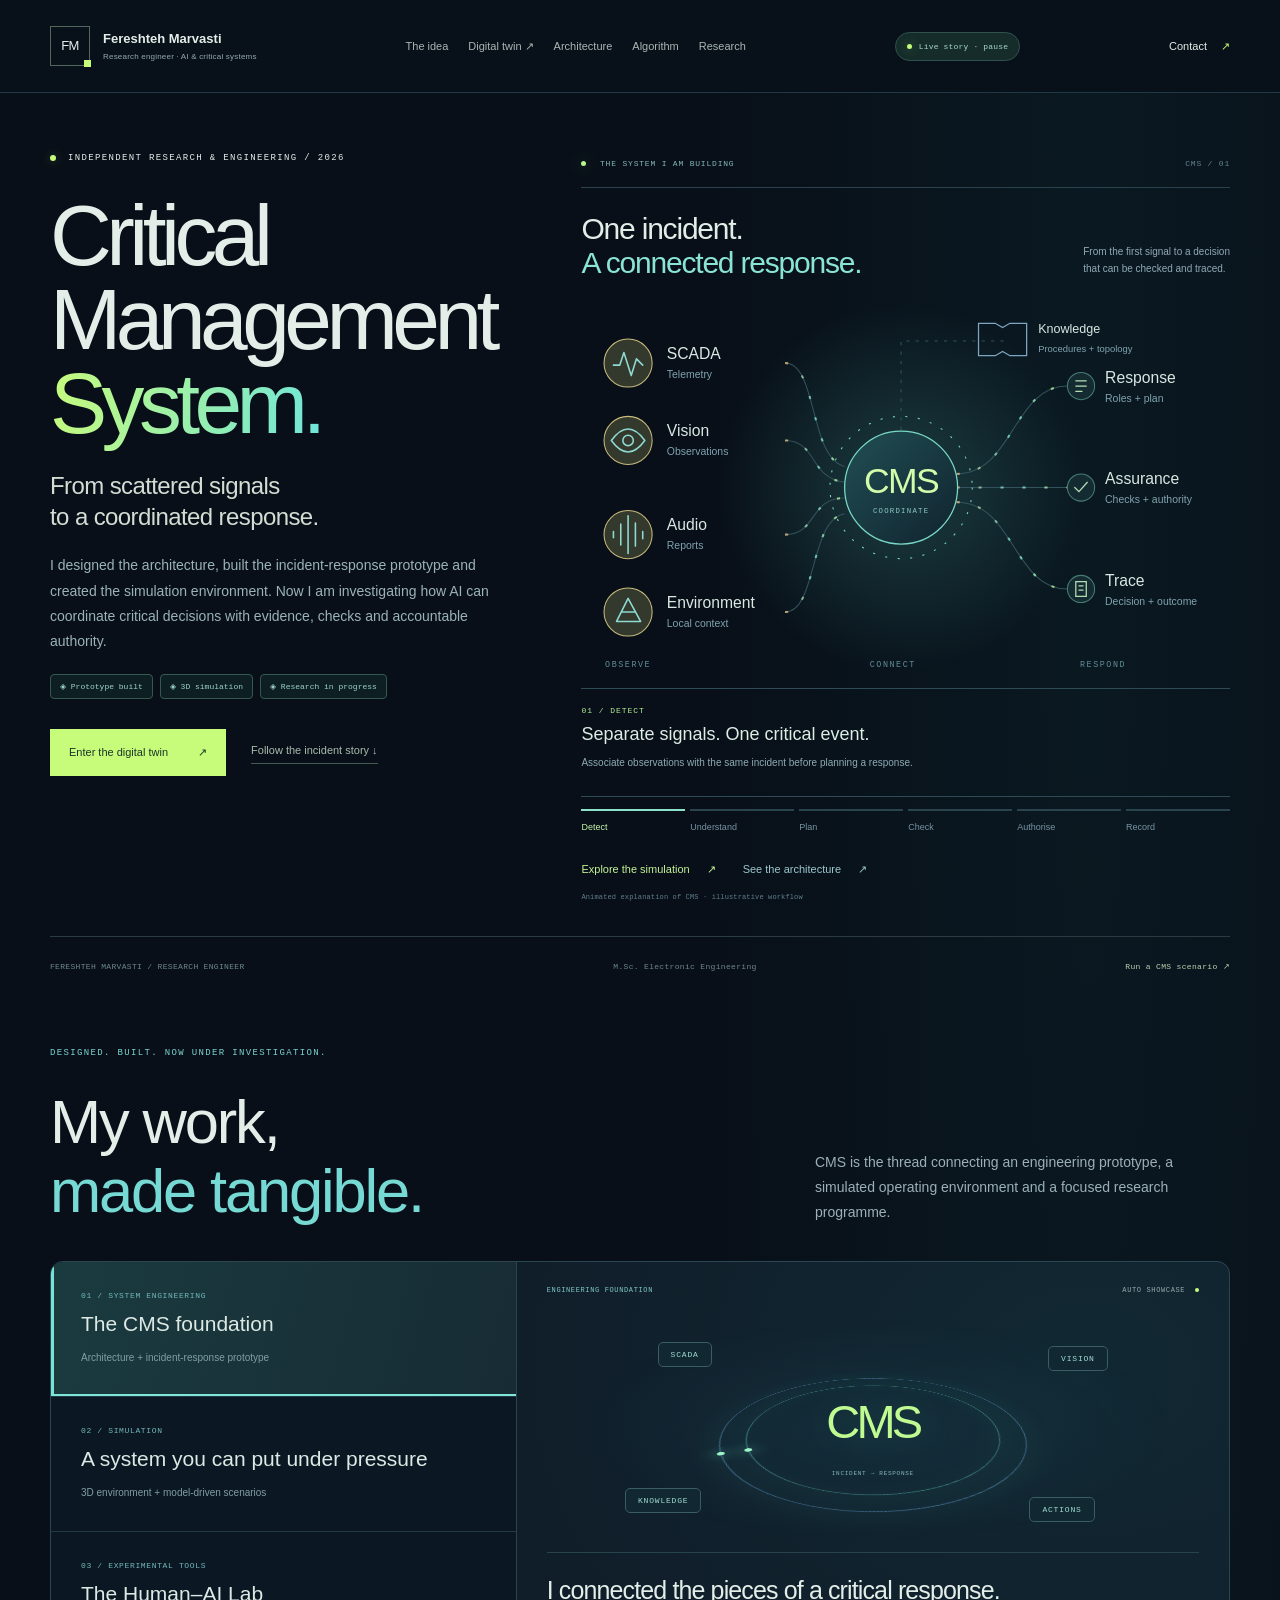
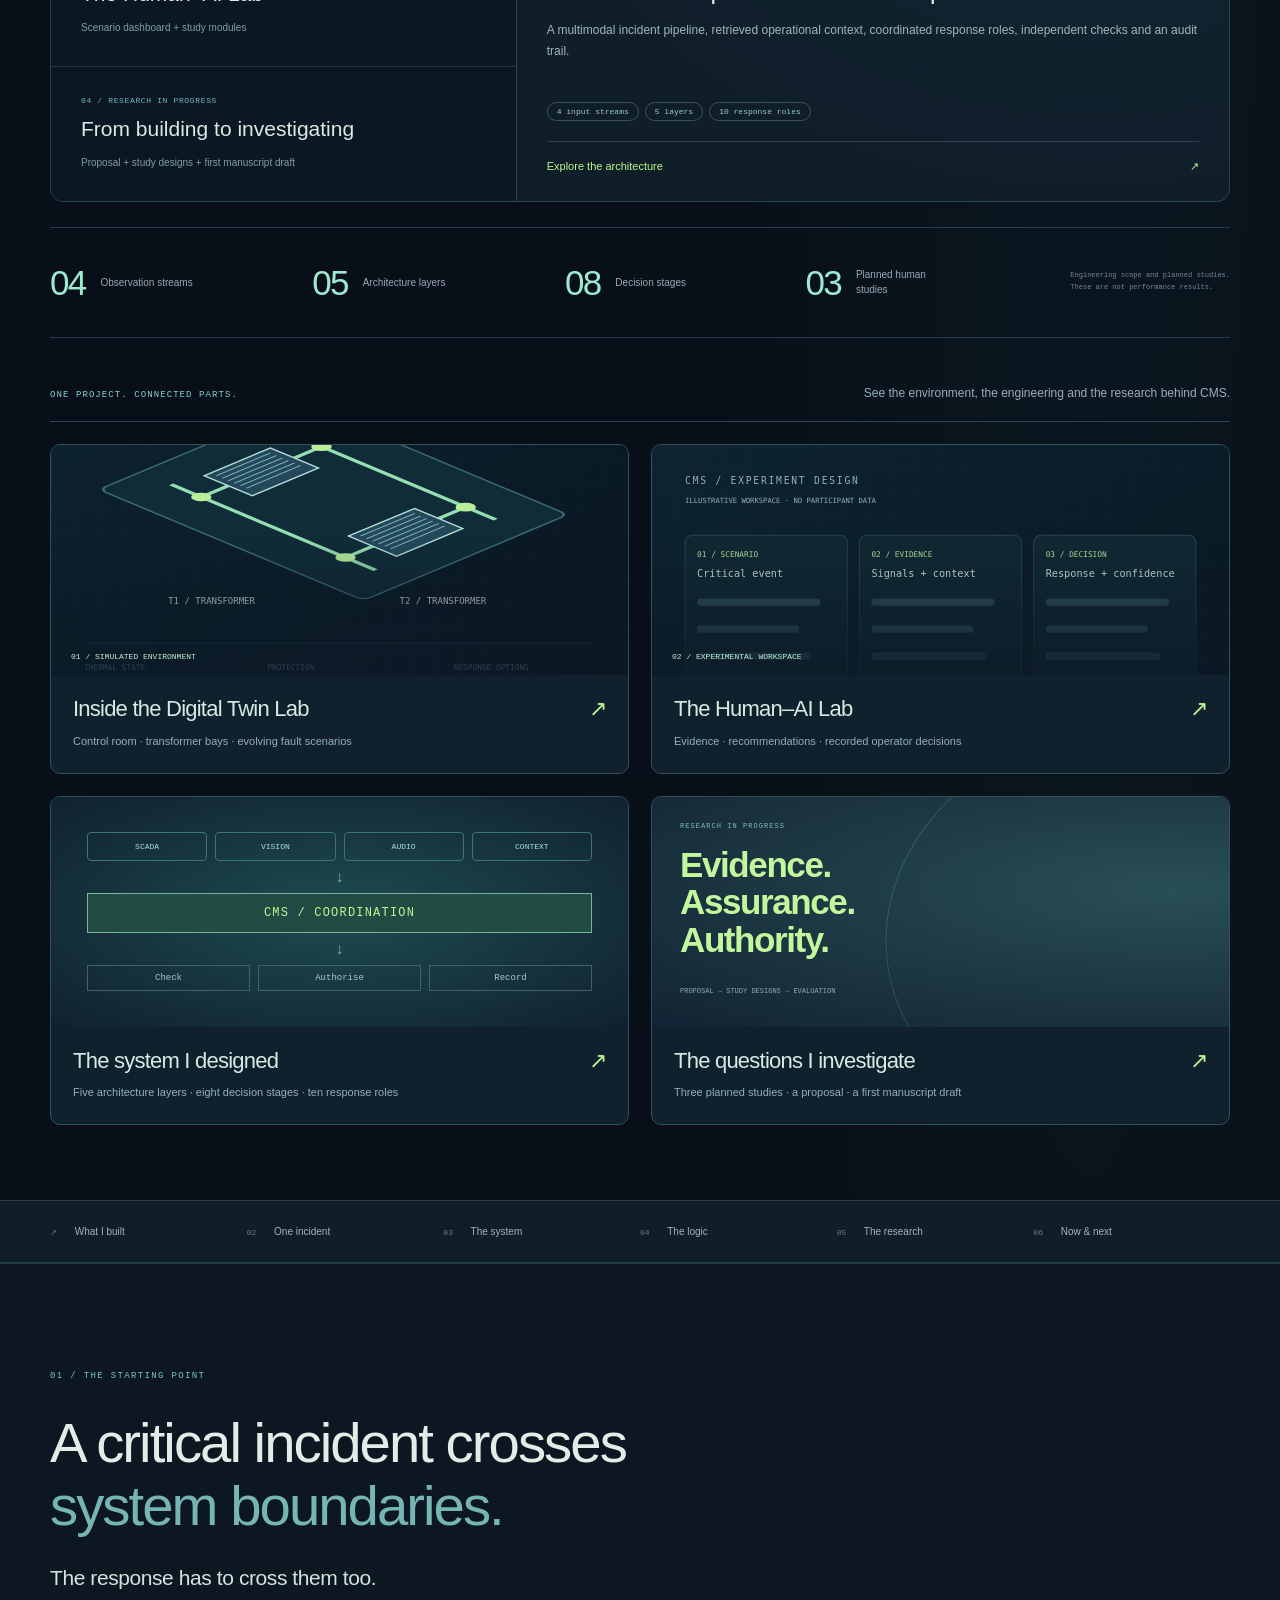
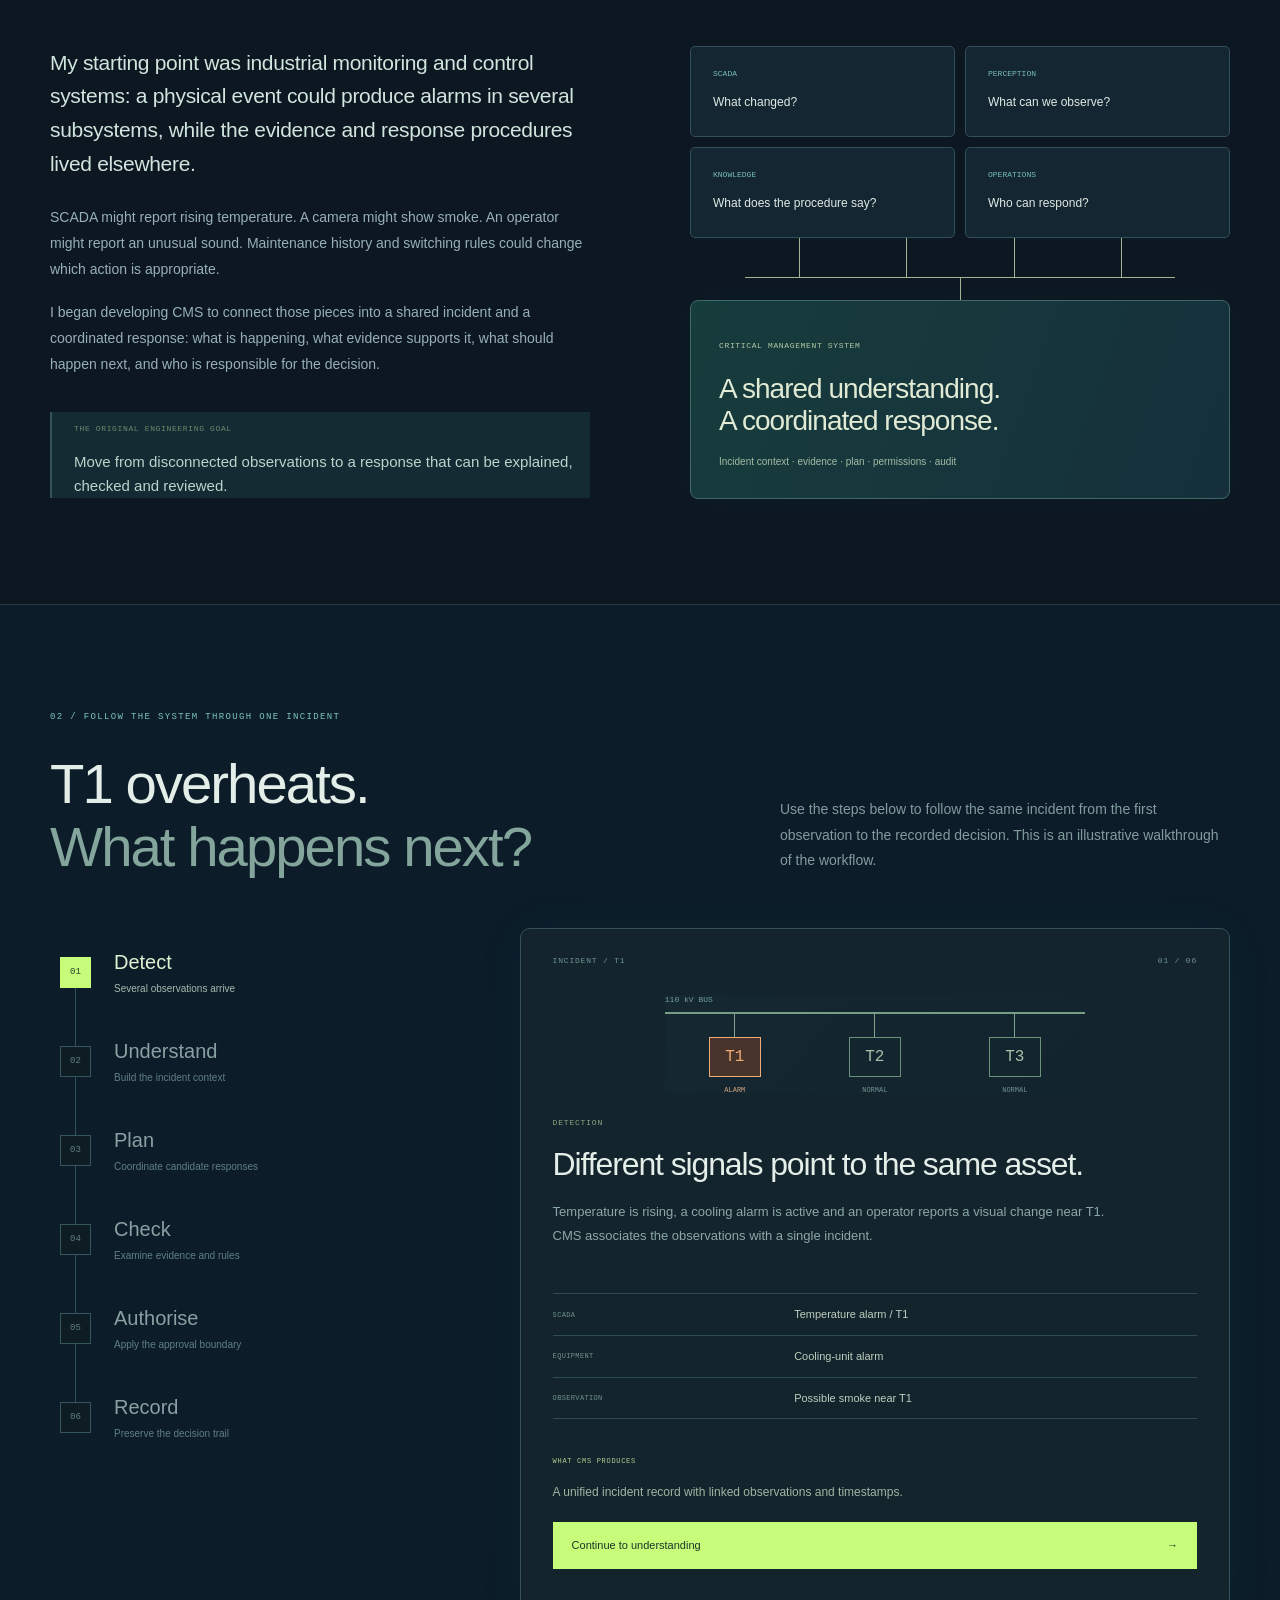
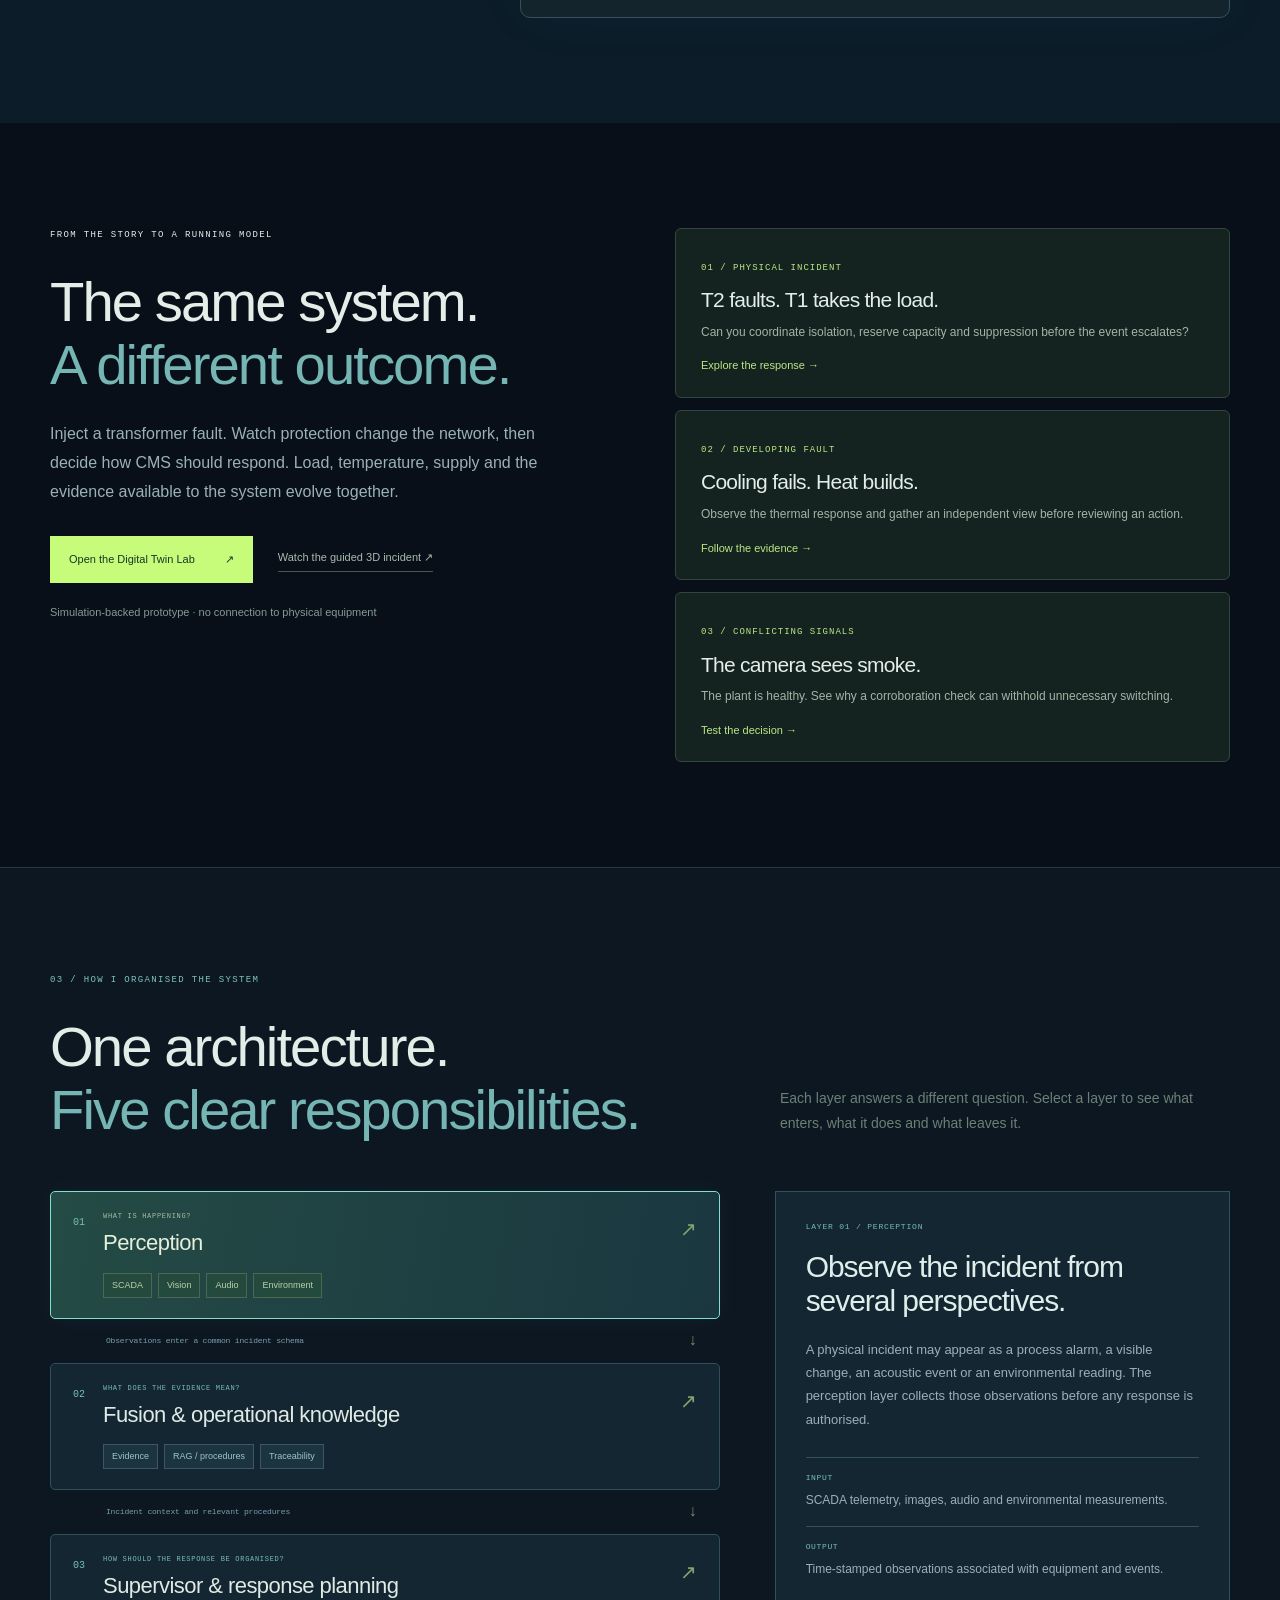
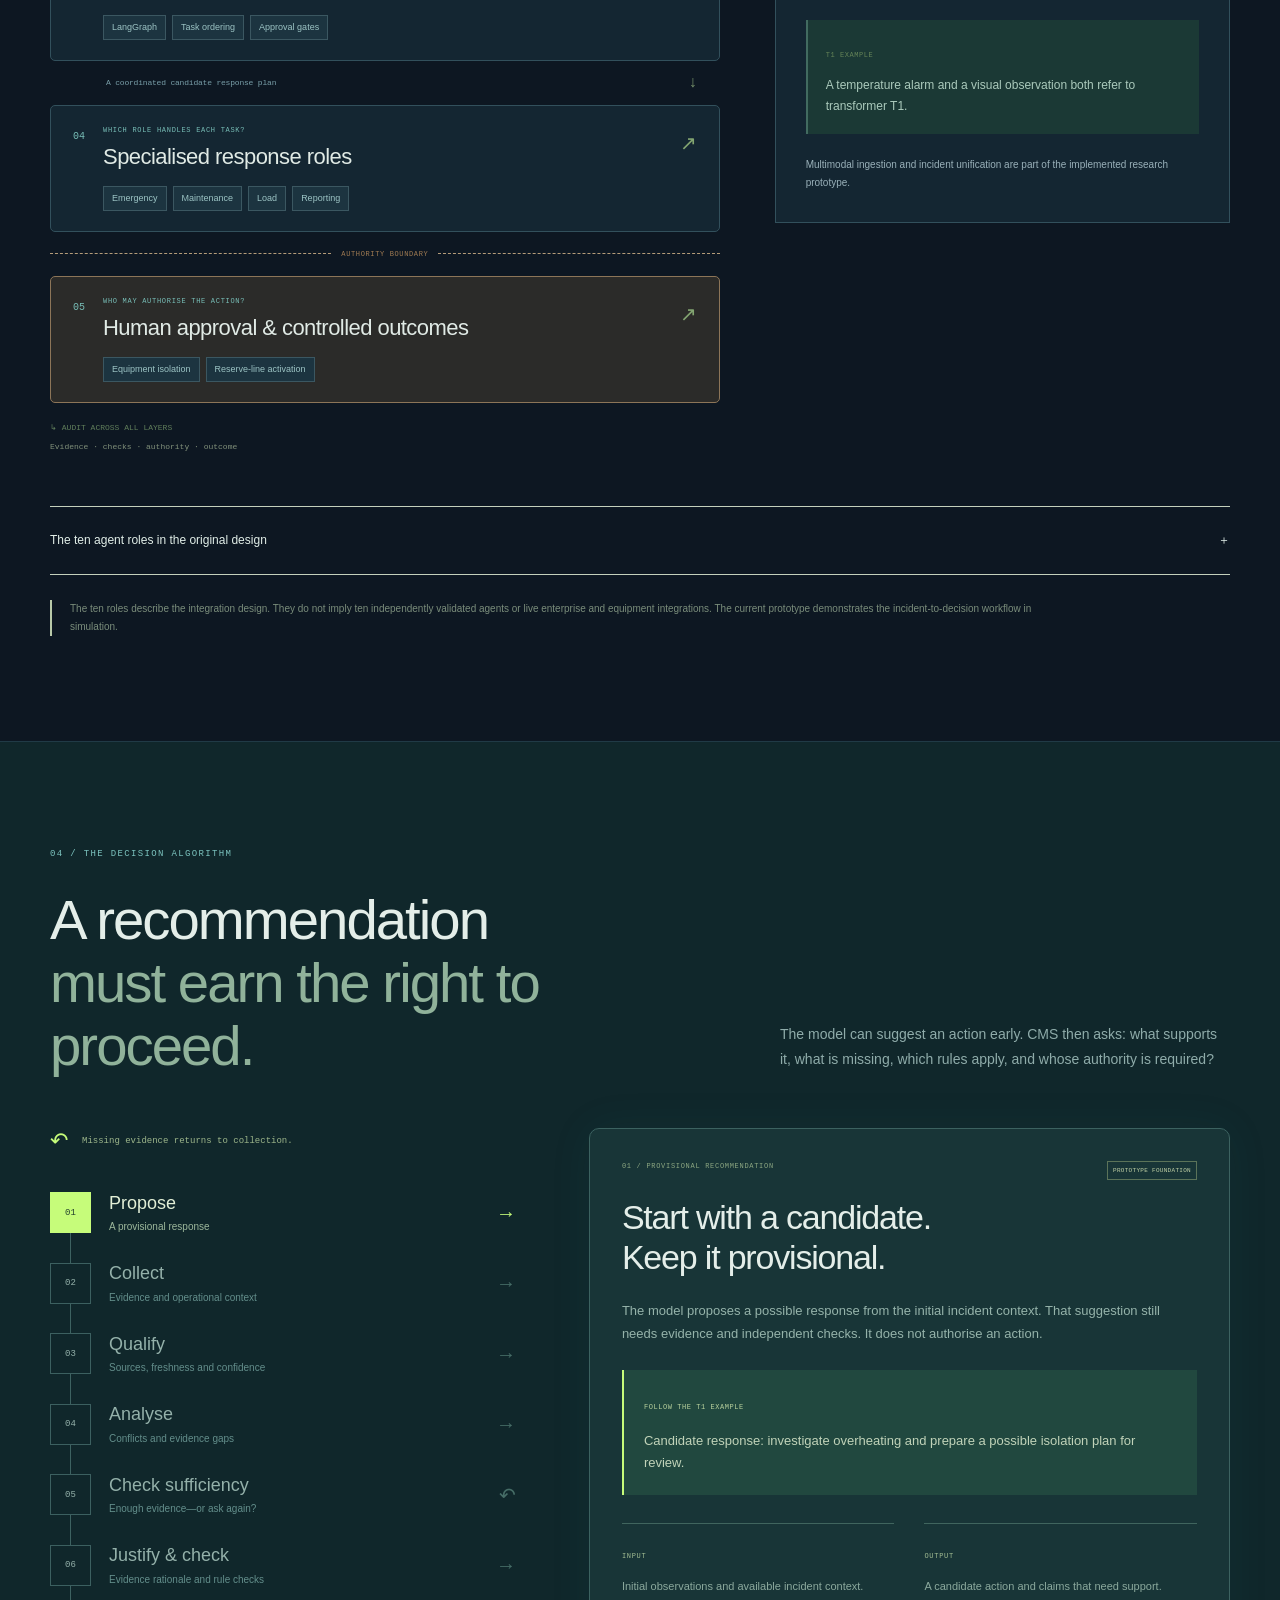
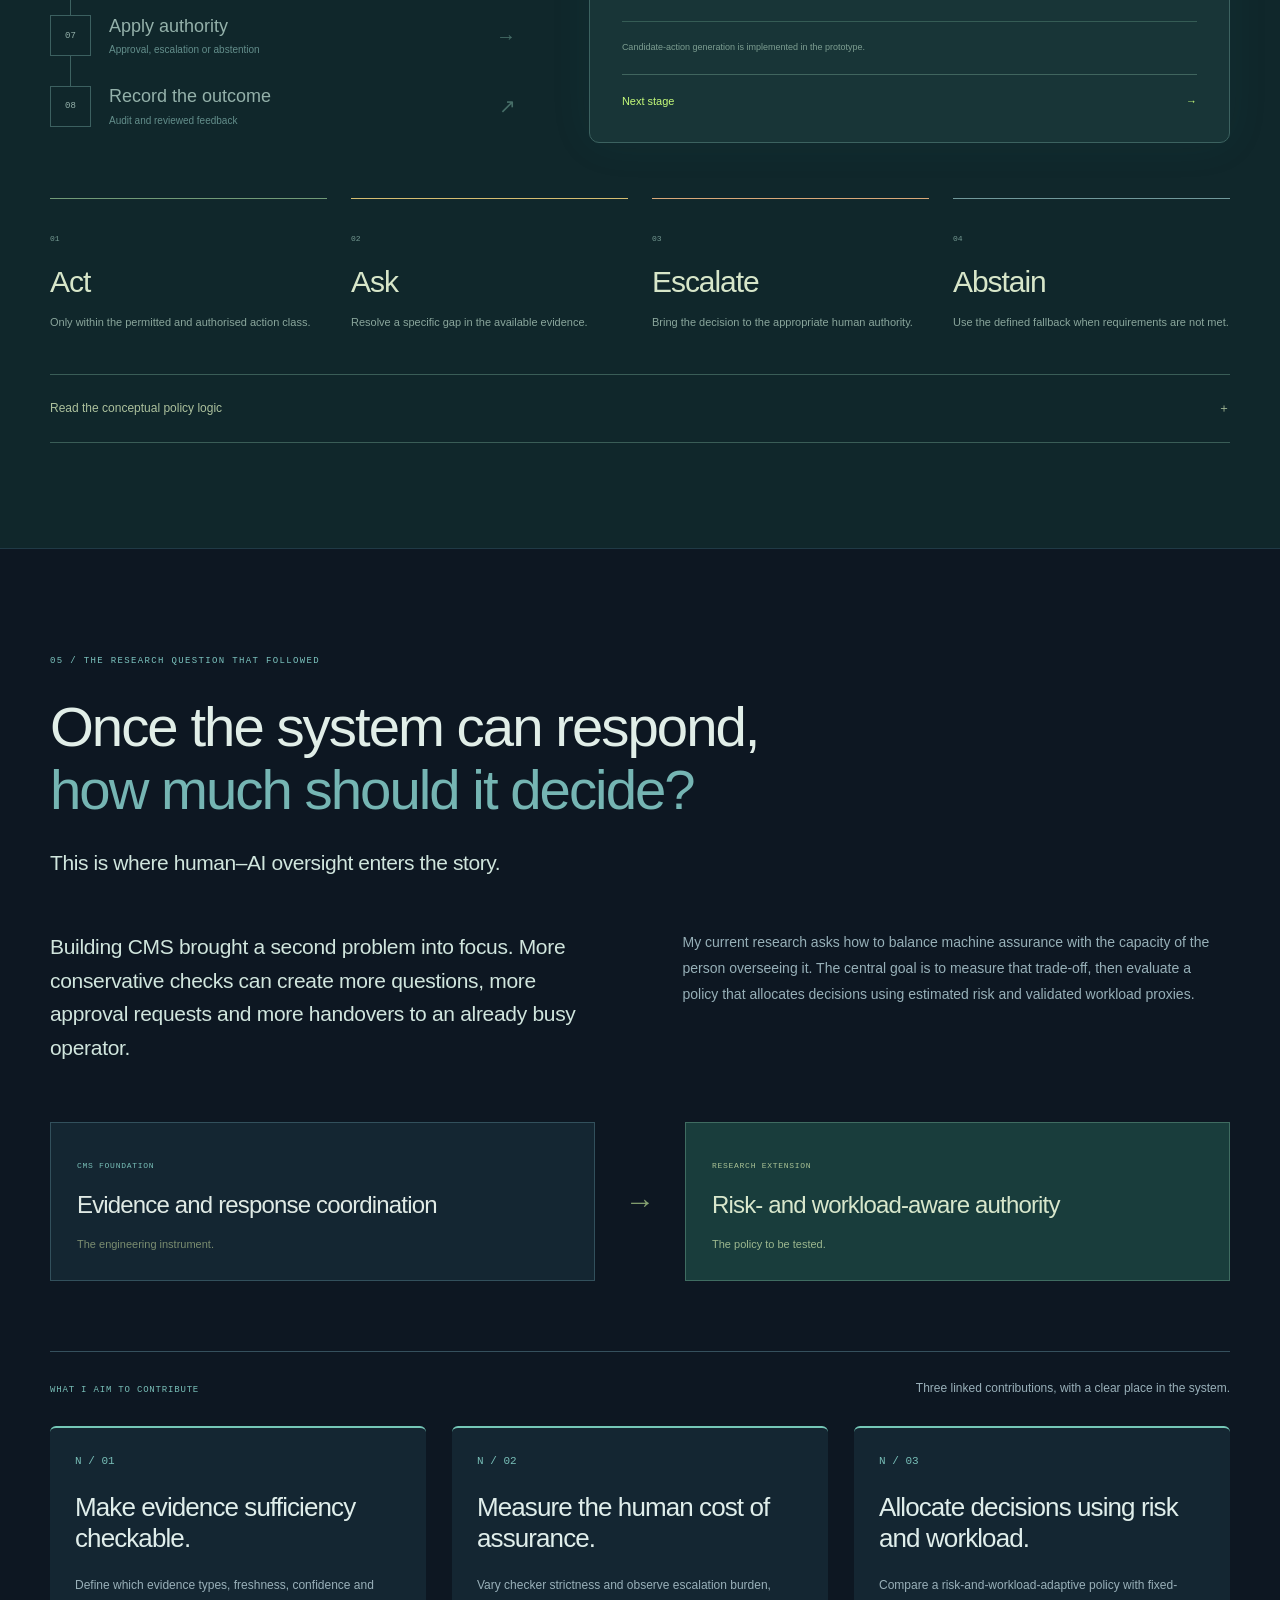
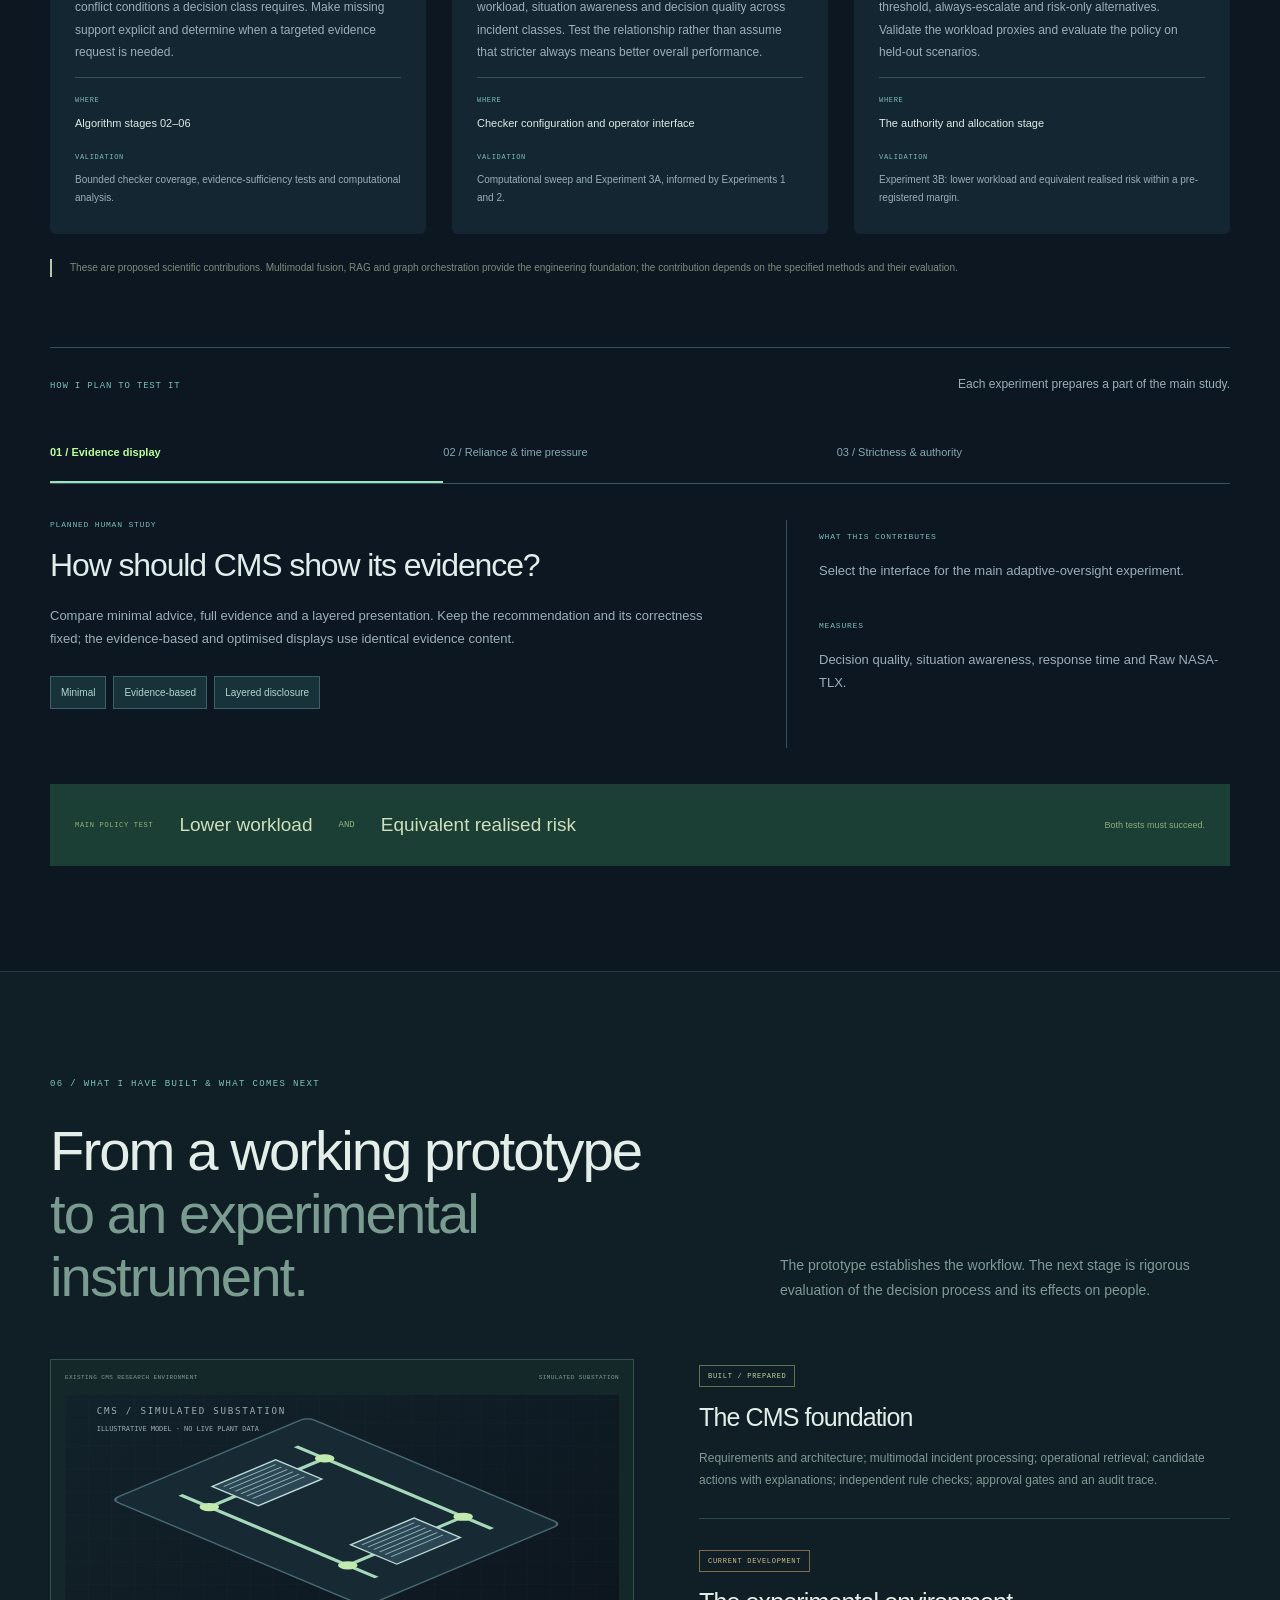
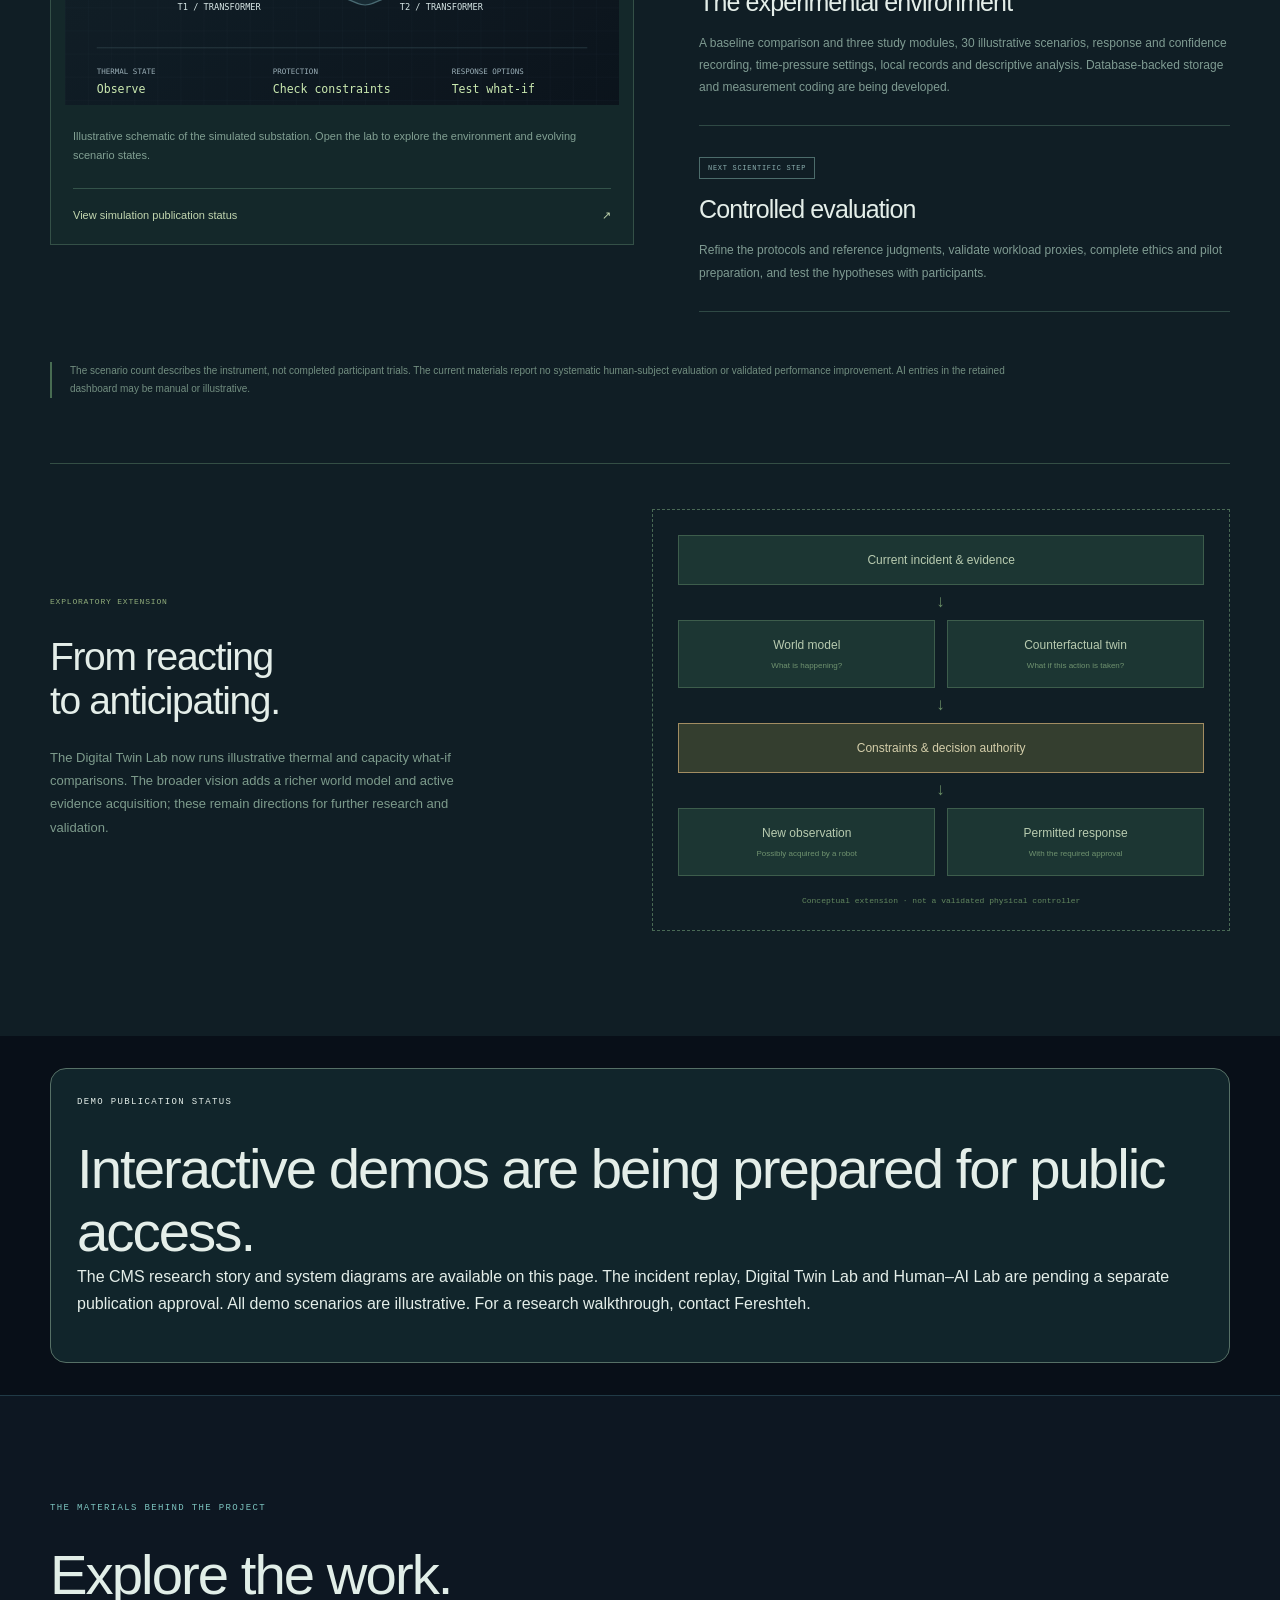
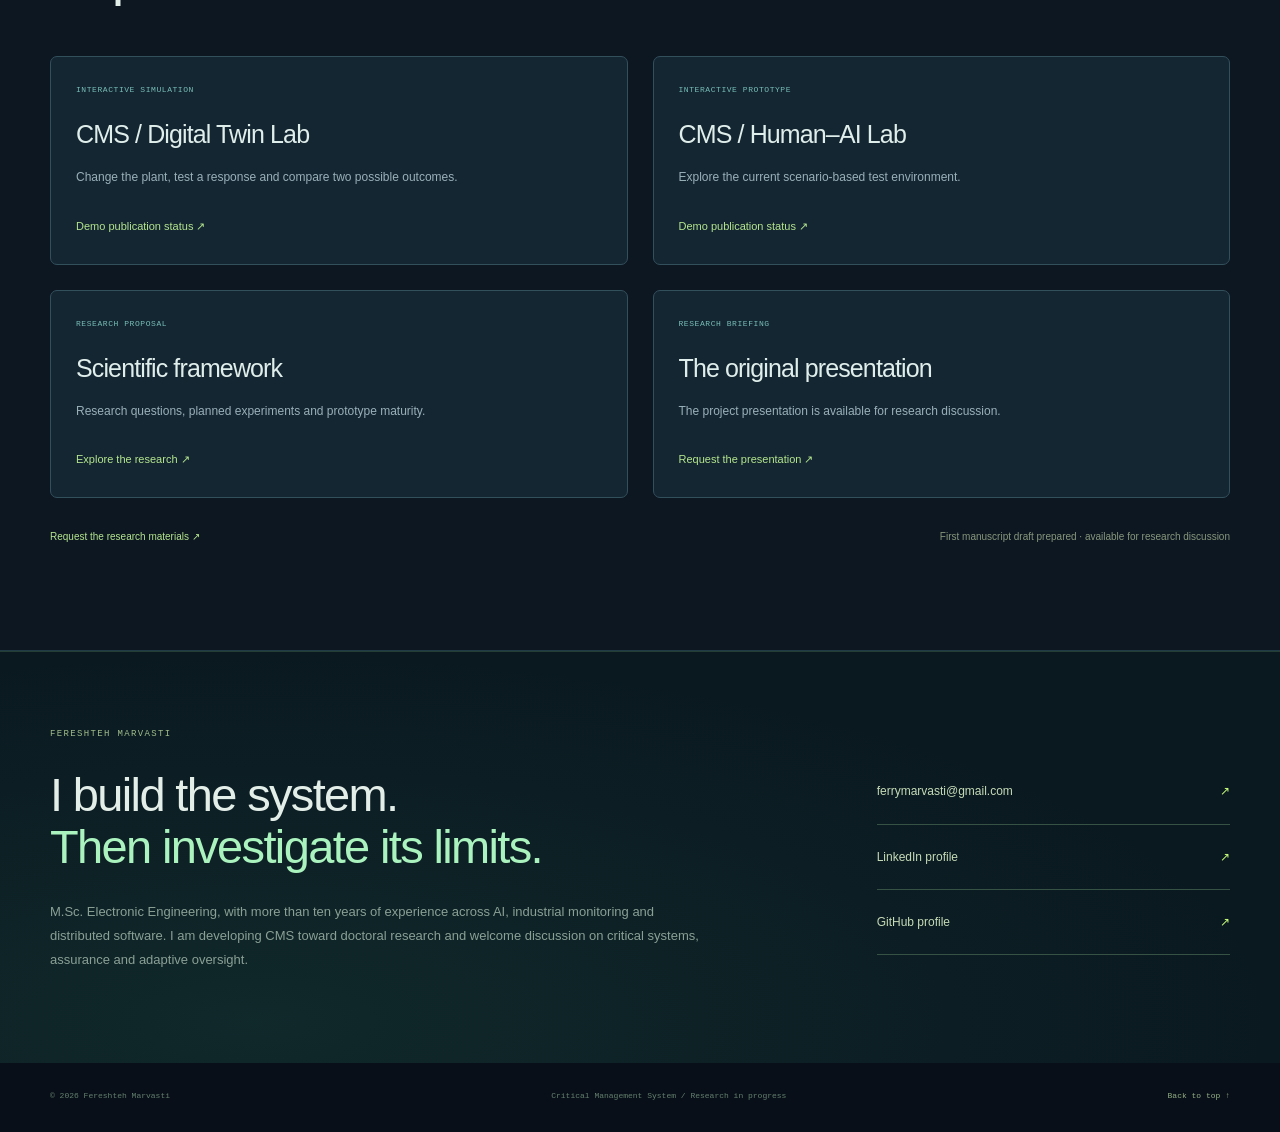
==== index.html @ 63aa04f1 "Publish CMS research portfolio; mark interactive demos pending publication approval" ====
<!doctype html><html lang="en"><head><meta charset="utf-8"><meta name="viewport" content="width=device-width,initial-scale=1"><meta name="robots" content="noindex,nofollow"><meta name="theme-color" content="#0b1218"><meta name="description" content="Fereshteh Marvasti's Critical Management System: a research journey from multimodal incident detection and coordinated response to evidence-aware decision authority."><title>Critical Management System — Fereshteh Marvasti</title><link rel="stylesheet" href="styles.css"><link rel="stylesheet" href="presentation.css"><script src="story.js" defer></script><script src="twin-camera.js" defer></script><script src="twin-fallback.js" defer></script><script src="twin-engine.js" defer></script><script src="presentation.js" defer></script></head><body><a class="skip" href="#origin">Skip to the project story</a><div class="reading-progress" aria-hidden="true"><span id="readingProgress"></span></div>
<header class="header"><a class="identity" href="#top"><span class="monogram">FM<span></span></span><span>Fereshteh Marvasti<small>Research engineer · AI & critical systems</small></span></a><nav aria-label="Main navigation"><a href="#origin">The idea</a><a href="#publication-status">Digital twin ↗</a><a href="#architecture">Architecture</a><a href="#algorithm">Algorithm</a><a href="#research">Research</a></nav><button id="storyMotion" class="motion-button" aria-pressed="true"><span></span> Live story · pause</button><a class="header-contact" href="#contact">Contact <span>↗</span></a></header>
<main id="top"><section class="hero shell"><div class="hero-top"><div><p class="eyebrow"><span class="live-dot"></span> INDEPENDENT RESEARCH & ENGINEERING / 2026</p><h1>Critical<br>Management<br><span>System.</span></h1><p class="hero-description">From scattered signals<br>to a coordinated response.</p><p class="hero-text">I designed the architecture, built the incident-response prototype and created the simulation environment. Now I am investigating how AI can coordinate critical decisions with evidence, checks and accountable authority.</p><div class="hero-deliverables"><span>◈ Prototype built</span><span>◈ 3D simulation</span><span>◈ Research in progress</span></div><div class="hero-actions"><a class="button lime" href="#publication-status">Enter the digital twin <span>↗</span></a><a class="quiet-link" href="#incident">Follow the incident story ↓</a></div></div><div class="hero-system project-hero" data-phase="0">
<div class="project-hero-top"><span><i></i> THE SYSTEM I AM BUILDING</span><span>CMS / 01</span></div>
<div class="project-hero-title"><h2>One incident.<br><span>A connected response.</span></h2><p>From the first signal to a decision<br>that can be checked and traced.</p></div>
<svg class="project-graphic" viewBox="0 0 620 365" role="img" aria-labelledby="projectGraphicTitle projectGraphicDesc"><title id="projectGraphicTitle">Critical Management System: connected observations, knowledge and response</title><desc id="projectGraphicDesc">SCADA, vision, audio and environmental observations feed CMS. Operational knowledge informs coordination. A candidate response passes checks and the required approval before the outcome is recorded. The highlighted stages progress automatically.</desc>
<defs><radialGradient id="cmsHalo"><stop stop-color="#64dfcb" stop-opacity=".2"/><stop offset="1" stop-color="#64dfcb" stop-opacity="0"/></radialGradient><linearGradient id="cmsCore" x2="1" y2="1"><stop stop-color="#214f53"/><stop offset="1" stop-color="#10232f"/></linearGradient><linearGradient id="cmsConnection"><stop stop-color="#ddba83"/><stop offset=".5" stop-color="#77dfd1"/><stop offset="1" stop-color="#c6f98a"/></linearGradient></defs>
<circle cx="306" cy="185" r="175" fill="url(#cmsHalo)"/>
<g fill="none" stroke="#32535d" stroke-width="1"><path d="M195 66C226 66 218 156 252 165M195 140C226 140 218 176 252 180M195 230C226 230 218 195 252 195M195 304C226 304 218 216 252 210"/><path d="M359 172C413 172 413 88 465 88M359 185H465M359 199C414 199 413 282 465 282"/><path d="M306 130V45H410" stroke-dasharray="3 6"/></g>
<g class="project-signal-flow" fill="none" stroke="url(#cmsConnection)" stroke-width="2"><path d="M195 66C226 66 218 156 252 165"/><path d="M195 140C226 140 218 176 252 180"/><path d="M195 230C226 230 218 195 252 195"/><path d="M195 304C226 304 218 216 252 210"/><path d="M359 172C413 172 413 88 465 88M359 185H465M359 199C414 199 413 282 465 282"/></g>
<g class="graphic-source"><circle cx="45" cy="66" r="23"/><path d="M31 68h6l4-12 7 22 5-16 6 6"/><text x="82" y="62">SCADA</text><text class="graphic-sub" x="82" y="80">Telemetry</text></g>
<g class="graphic-source"><circle cx="45" cy="140" r="23"/><path d="M29 140q16-22 32 0-16 22-32 0Z"/><circle cx="45" cy="140" r="5"/><text x="82" y="136">Vision</text><text class="graphic-sub" x="82" y="154">Observations</text></g>
<g class="graphic-source"><circle cx="45" cy="230" r="23"/><path d="M31 227v6m7-13v20m7-28v36m7-29v22m7-14v7"/><text x="82" y="226">Audio</text><text class="graphic-sub" x="82" y="244">Reports</text></g>
<g class="graphic-source"><circle cx="45" cy="304" r="23"/><path d="M34 313l11-22 12 22ZM39 304h13"/><text x="82" y="300">Environment</text><text class="graphic-sub" x="82" y="318">Local context</text></g>
<g class="graphic-knowledge"><path d="M410 28h16v31h-16l-7-4-7 4h-16V28h16l7 4Z"/><text x="437" y="37">Knowledge</text><text class="graphic-sub" x="437" y="55">Procedures + topology</text></g>
<circle class="core-orbit" cx="306" cy="185" r="68" fill="none" stroke="#78daca" stroke-width="1" stroke-dasharray="2 10"/>
<circle cx="306" cy="185" r="54" fill="url(#cmsCore)" stroke="#79d9c6" stroke-width="1.2"/>
<text class="graphic-cms" x="306" y="190" text-anchor="middle">CMS</text><text class="graphic-core-sub" x="306" y="209" text-anchor="middle">COORDINATE</text>
<g class="graphic-result" data-project-node="plan"><circle cx="478" cy="88" r="13"/><path d="M473 88h10m-10-5h10m-10 10h6"/><text x="501" y="85">Response</text><text class="graphic-sub" x="501" y="103">Roles + plan</text></g>
<g class="graphic-result" data-project-node="check"><circle cx="478" cy="185" r="13"/><path d="m472 185 4 4 8-9"/><text x="501" y="182">Assurance</text><text class="graphic-sub" x="501" y="200">Checks + authority</text></g>
<g class="graphic-result" data-project-node="record"><circle cx="478" cy="282" r="13"/><path d="M473 275h10v14h-10Zm3 4h4m-4 4h4"/><text x="501" y="279">Trace</text><text class="graphic-sub" x="501" y="297">Decision + outcome</text></g>
<text class="graphic-margin" x="23" y="357">OBSERVE</text><text class="graphic-margin" x="276" y="357">CONNECT</text><text class="graphic-margin" x="477" y="357">RESPOND</text>
</svg>
<div class="project-story-caption" aria-live="off"><span id="heroPhase">01 / DETECT</span><strong id="heroPhaseTitle">Separate signals. One critical event.</strong><p id="heroPhaseDescription">Associate observations with the same incident before planning a response.</p></div>
<div class="project-story-steps" aria-label="Explore the CMS workflow"><button data-hero-step="0" aria-pressed="true">Detect</button><button data-hero-step="1" aria-pressed="false">Understand</button><button data-hero-step="2" aria-pressed="false">Plan</button><button data-hero-step="3" aria-pressed="false">Check</button><button data-hero-step="4" aria-pressed="false">Authorise</button><button data-hero-step="5" aria-pressed="false">Record</button></div>
<div class="project-hero-links"><a href="#publication-status">Explore the simulation <span>↗</span></a><a href="#architecture">See the architecture <span>↗</span></a></div><small class="project-hero-note">Animated explanation of CMS · illustrative workflow</small>
</div>
</div>
<div class="hero-bottom"><span>FERESHTEH MARVASTI / RESEARCH ENGINEER</span><span>M.Sc. Electronic Engineering</span><a href="#publication-status">Run a CMS scenario ↗</a></div></section>
<section id="built" class="section shell built-section"><div class="built-heading"><div><p class="eyebrow">DESIGNED. BUILT. NOW UNDER INVESTIGATION.</p><h2>My work,<br><span>made tangible.</span></h2></div><p>CMS is the thread connecting an engineering prototype, a simulated operating environment and a focused research programme.</p></div><div class="work-stage"><div class="work-rail"><button data-work="0" class="active" aria-pressed="true"><span>01 / SYSTEM ENGINEERING</span><b>The CMS foundation</b><small>Architecture + incident-response prototype</small></button><button data-work="1" aria-pressed="false"><span>02 / SIMULATION</span><b>A system you can put under pressure</b><small>3D environment + model-driven scenarios</small></button><button data-work="2" aria-pressed="false"><span>03 / EXPERIMENTAL TOOLS</span><b>The Human–AI Lab</b><small>Scenario dashboard + study modules</small></button><button data-work="3" aria-pressed="false"><span>04 / RESEARCH IN PROGRESS</span><b>From building to investigating</b><small>Proposal + study designs + first manuscript draft</small></button></div><div class="work-detail"><div class="work-detail-top"><span id="workLabel">ENGINEERING FOUNDATION</span><span>AUTO SHOWCASE <i></i></span></div><div class="work-visual" id="workVisual"><div data-work-visual="0" class="work-visual-panel"><div class="system-orbit"><div class="orbit-ring"></div><div class="orbit-ring second"></div><b>CMS<small>INCIDENT → RESPONSE</small></b><span class="satellite s1">SCADA</span><span class="satellite s2">VISION</span><span class="satellite s3">KNOWLEDGE</span><span class="satellite s4">ACTIONS</span></div></div><div data-work-visual="1" class="work-visual-panel" hidden><div id="showcaseTwin"></div><span class="preview-label">AUTOMATIC DEMO · SIMULATED APPROVALS</span></div><div data-work-visual="2" class="work-visual-panel" hidden><div class="mini-lab"><div class="mini-lab-bar"><i></i> CMS / HUMAN–AI LAB <span>SCENARIO WORKSPACE</span></div><div class="mini-lab-body"><div class="mini-alarm">T1 / TEMPERATURE ALARM<span>Incident evidence</span><i></i><i></i><i></i><i></i></div><div class="mini-decisions"><div><b>Operator response</b><span>Decision · confidence · time</span><i></i></div><div><b>AI recommendation</b><span>Evidence · rationale · checks</span><i></i></div></div></div><div class="mini-lab-tabs"><span>Evidence display</span><span>Reliance</span><span>Adaptive oversight</span></div></div></div><div data-work-visual="3" class="work-visual-panel" hidden><div class="research-stack"><div><span>01 / EVIDENCE</span><b>When is the evidence sufficient?</b></div><div><span>02 / ASSURANCE</span><b>What does a stricter check cost?</b></div><div><span>03 / AUTHORITY</span><b>When should AI ask or abstain?</b></div><small>PROPOSAL → EXPERIMENTS → EVALUATION</small></div></div></div><h3 id="workTitle">I connected the pieces of a critical response.</h3><p id="workDescription">A multimodal incident pipeline, retrieved operational context, coordinated response roles, independent checks and an audit trail.</p><div id="workTags" class="work-tags"><span>4 input streams</span><span>5 layers</span><span>10 response roles</span></div><a id="workLink" href="#architecture">Explore the architecture <span>↗</span></a></div></div><div class="build-strip"><div><b>04</b><span>Observation streams</span></div><div><b>05</b><span>Architecture layers</span></div><div><b>08</b><span>Decision stages</span></div><div><b>03</b><span>Planned human studies</span></div><p>Engineering scope and planned studies.<br>These are not performance results.</p></div></section>
<section class="project-windows shell" aria-label="Explore the project components"><div class="project-window-heading"><span>ONE PROJECT. CONNECTED PARTS.</span><p>See the environment, the engineering and the research behind CMS.</p></div><div class="project-window-grid"><a class="project-window twin-window" href="#publication-status"><div class="window-image"><img src="assets/substation-preview.svg" width="1353" height="929" alt="The modelled substation and its control building" loading="lazy"><span>01 / SIMULATED ENVIRONMENT</span></div><div><h3>Inside the Digital Twin Lab <span>↗</span></h3><p>Control room · transformer bays · evolving fault scenarios</p></div></a><a class="project-window lab-window" href="#publication-status"><div class="window-image"><img src="assets/lab-preview.svg" alt="Illustrative preview of the Human–AI Lab workflow" loading="lazy"><span>02 / EXPERIMENTAL WORKSPACE</span></div><div><h3>The Human–AI Lab <span>↗</span></h3><p>Evidence · recommendations · recorded operator decisions</p></div></a><a class="project-window logic-window" href="#architecture"><div class="window-drawing" aria-hidden="true"><span>SCADA</span><span>VISION</span><span>AUDIO</span><span>CONTEXT</span><b>↓</b><strong>CMS / COORDINATION</strong><b>↓</b><em>Check</em><em>Authorise</em><em>Record</em></div><div><h3>The system I designed <span>↗</span></h3><p>Five architecture layers · eight decision stages · ten response roles</p></div></a><a class="project-window research-window" href="#research"><div class="window-research" aria-hidden="true"><span>RESEARCH IN PROGRESS</span><strong>Evidence.<br>Assurance.<br>Authority.</strong><small>PROPOSAL → STUDY DESIGNS → EVALUATION</small></div><div><h3>The questions I investigate <span>↗</span></h3><p>Three planned studies · a proposal · a first manuscript draft</p></div></a></div></section><div class="chapter-index"><div class="shell"><a href="#built"><span>↗</span> What I built</a><a href="#incident"><span>02</span> One incident</a><a href="#architecture"><span>03</span> The system</a><a href="#algorithm"><span>04</span> The logic</a><a href="#research"><span>05</span> The research</a><a href="#progress"><span>06</span> Now & next</a></div></div>

<section id="origin" class="section shell"><div class="section-heading"><p class="eyebrow">01 / THE STARTING POINT</p><h2>A critical incident crosses<br><span>system boundaries.</span></h2><p class="section-intro">The response has to cross them too.</p></div><div class="origin-layout"><div><p class="body-lead">My starting point was industrial monitoring and control systems: a physical event could produce alarms in several subsystems, while the evidence and response procedures lived elsewhere.</p><p>SCADA might report rising temperature. A camera might show smoke. An operator might report an unusual sound. Maintenance history and switching rules could change which action is appropriate.</p><p>I began developing CMS to connect those pieces into a shared incident and a coordinated response: what is happening, what evidence supports it, what should happen next, and who is responsible for the decision.</p><div class="origin-note"><span>THE ORIGINAL ENGINEERING GOAL</span><p>Move from disconnected observations to a response that can be explained, checked and reviewed.</p></div></div><div class="boundary-diagram" aria-label="Four separate systems connected into one incident"><div class="boundary-sources"><div><span>SCADA</span><b>What changed?</b></div><div><span>PERCEPTION</span><b>What can we observe?</b></div><div><span>KNOWLEDGE</span><b>What does the procedure say?</b></div><div><span>OPERATIONS</span><b>Who can respond?</b></div></div><div class="boundary-join" aria-hidden="true"><i></i><i></i><i></i><i></i></div><div class="boundary-core"><span>CRITICAL MANAGEMENT SYSTEM</span><h3>A shared understanding.<br>A coordinated response.</h3><p>Incident context · evidence · plan · permissions · audit</p></div></div></div></section>

<section id="incident" class="section incident-section"><div class="shell"><div class="section-heading heading-row"><div><p class="eyebrow">02 / FOLLOW THE SYSTEM THROUGH ONE INCIDENT</p><h2>T1 overheats.<br><span>What happens next?</span></h2></div><p>Use the steps below to follow the same incident from the first observation to the recorded decision. This is an illustrative walkthrough of the workflow.</p></div><div class="incident-workbench"><div class="incident-timeline" aria-label="Incident walkthrough"><button data-incident="0" class="active" aria-pressed="true"><span>01</span><b>Detect</b><small>Several observations arrive</small></button><button data-incident="1" aria-pressed="false"><span>02</span><b>Understand</b><small>Build the incident context</small></button><button data-incident="2" aria-pressed="false"><span>03</span><b>Plan</b><small>Coordinate candidate responses</small></button><button data-incident="3" aria-pressed="false"><span>04</span><b>Check</b><small>Examine evidence and rules</small></button><button data-incident="4" aria-pressed="false"><span>05</span><b>Authorise</b><small>Apply the approval boundary</small></button><button data-incident="5" aria-pressed="false"><span>06</span><b>Record</b><small>Preserve the decision trail</small></button></div><div class="incident-detail" aria-live="polite"><div class="incident-detail-top"><span>INCIDENT / T1</span><span id="incidentStepCount">01 / 06</span></div><div class="incident-network" aria-label="Simplified simulated substation network"><div class="network-bus">110 kV BUS</div><div class="network-assets"><div class="asset fault"><i></i><span>T1</span><small>ALARM</small></div><div class="asset"><i></i><span>T2</span><small>NORMAL</small></div><div class="asset"><i></i><span>T3</span><small>NORMAL</small></div></div></div><span class="panel-kicker" id="incidentKicker">DETECTION</span><h3 id="incidentTitle">Different signals point to the same asset.</h3><p id="incidentDescription">Temperature is rising, a cooling alarm is active and an operator reports a visual change near T1. CMS associates the observations with a single incident.</p><div id="incidentRecords" class="incident-records"><div><span>SCADA</span><b>Temperature alarm / T1</b></div><div><span>EQUIPMENT</span><b>Cooling-unit alarm</b></div><div><span>OBSERVATION</span><b>Possible smoke near T1</b></div></div><div class="incident-outcome"><span>WHAT CMS PRODUCES</span><p id="incidentOutput">A unified incident record with linked observations and timestamps.</p></div><button class="button lime" id="incidentNext">Continue to understanding <span>→</span></button></div></div></div></section>

<section id="twin" class="section shell twin-invitation"><div><p class="eyebrow">FROM THE STORY TO A RUNNING MODEL</p><h2>The same system.<br><span>A different outcome.</span></h2><p>Inject a transformer fault. Watch protection change the network, then decide how CMS should respond. Load, temperature, supply and the evidence available to the system evolve together.</p><div class="hero-actions"><a href="#publication-status" class="button lime">Open the Digital Twin Lab <span>↗</span></a><a href="#publication-status" class="quiet-link">Watch the guided 3D incident ↗</a></div><small>Simulation-backed prototype · no connection to physical equipment</small></div><div class="twin-cases"><a href="#publication-status"><span>01 / PHYSICAL INCIDENT</span><h3>T2 faults. T1 takes the load.</h3><p>Can you coordinate isolation, reserve capacity and suppression before the event escalates?</p><b>Explore the response →</b></a><a href="#publication-status"><span>02 / DEVELOPING FAULT</span><h3>Cooling fails. Heat builds.</h3><p>Observe the thermal response and gather an independent view before reviewing an action.</p><b>Follow the evidence →</b></a><a href="#publication-status"><span>03 / CONFLICTING SIGNALS</span><h3>The camera sees smoke.</h3><p>The plant is healthy. See why a corroboration check can withhold unnecessary switching.</p><b>Test the decision →</b></a></div></section>
<section id="architecture" class="section shell"><div class="section-heading heading-row"><div><p class="eyebrow">03 / HOW I ORGANISED THE SYSTEM</p><h2>One architecture.<br><span>Five clear responsibilities.</span></h2></div><p>Each layer answers a different question. Select a layer to see what enters, what it does and what leaves it.</p></div><div class="system-explorer"><div class="system-map" aria-label="Interactive five-layer CMS architecture"><button class="layer active" data-layer="0" aria-pressed="true"><span class="layer-number">01</span><div><span class="layer-question">WHAT IS HAPPENING?</span><h3>Perception</h3><div class="node-row"><span>SCADA</span><span>Vision</span><span>Audio</span><span>Environment</span></div></div><span class="layer-arrow">↗</span></button><div class="layer-connector">Observations enter a common incident schema <span>↓</span></div><button class="layer" data-layer="1" aria-pressed="false"><span class="layer-number">02</span><div><span class="layer-question">WHAT DOES THE EVIDENCE MEAN?</span><h3>Fusion & operational knowledge</h3><div class="node-row"><span>Evidence</span><span>RAG / procedures</span><span>Traceability</span></div></div><span class="layer-arrow">↗</span></button><div class="layer-connector">Incident context and relevant procedures <span>↓</span></div><button class="layer" data-layer="2" aria-pressed="false"><span class="layer-number">03</span><div><span class="layer-question">HOW SHOULD THE RESPONSE BE ORGANISED?</span><h3>Supervisor & response planning</h3><div class="node-row"><span>LangGraph</span><span>Task ordering</span><span>Approval gates</span></div></div><span class="layer-arrow">↗</span></button><div class="layer-connector">A coordinated candidate response plan <span>↓</span></div><button class="layer" data-layer="3" aria-pressed="false"><span class="layer-number">04</span><div><span class="layer-question">WHICH ROLE HANDLES EACH TASK?</span><h3>Specialised response roles</h3><div class="node-row"><span>Emergency</span><span>Maintenance</span><span>Load</span><span>Reporting</span></div></div><span class="layer-arrow">↗</span></button><div class="authority-boundary"><span></span> AUTHORITY BOUNDARY <span></span></div><button class="layer authority-layer" data-layer="4" aria-pressed="false"><span class="layer-number">05</span><div><span class="layer-question">WHO MAY AUTHORISE THE ACTION?</span><h3>Human approval & controlled outcomes</h3><div class="node-row"><span>Equipment isolation</span><span>Reserve-line activation</span></div></div><span class="layer-arrow">↗</span></button><div class="audit-ribbon"><span>↳ AUDIT ACROSS ALL LAYERS</span> Evidence · checks · authority · outcome</div></div><aside class="layer-panel" aria-live="polite"><span class="panel-kicker" id="layerIndex">LAYER 01 / PERCEPTION</span><h3 id="layerTitle">Observe the incident from several perspectives.</h3><p id="layerDescription">A physical incident may appear as a process alarm, a visible change, an acoustic event or an environmental reading. The perception layer collects those observations before any response is authorised.</p><dl><div><dt>Input</dt><dd id="layerInput">SCADA telemetry, images, audio and environmental measurements.</dd></div><div><dt>Output</dt><dd id="layerOutput">Time-stamped observations associated with equipment and events.</dd></div></dl><div class="example-box"><span>T1 EXAMPLE</span><p id="layerExample">A temperature alarm and a visual observation both refer to transformer T1.</p></div><p class="scope-note" id="layerStatus">Multimodal ingestion and incident unification are part of the implemented research prototype.</p></aside></div><details class="agent-details"><summary>The ten agent roles in the original design <span>＋</span></summary><div class="agent-grid"><article><span>A1</span><h4>Fire response</h4><p>Prepare the fire-response workflow.</p></article><article><span>A2</span><h4>Emergency coordination</h4><p>Organise dispatch and notifications.</p></article><article class="approval-agent"><span>A3 / APPROVAL</span><h4>Equipment isolation</h4><p>Present switching steps for operator review.</p></article><article><span>A4</span><h4>Control centre</h4><p>Prepare operational messages.</p></article><article><span>A5</span><h4>Personnel</h4><p>Organise the relevant alert chain.</p></article><article><span>A6</span><h4>Maintenance</h4><p>Prepare work-order context.</p></article><article class="approval-agent"><span>A7 / APPROVAL</span><h4>Reserve-line activation</h4><p>Review topology and load transfer.</p></article><article><span>A8</span><h4>Load management</h4><p>Develop rebalancing proposals.</p></article><article><span>A9</span><h4>Regulatory reporting</h4><p>Prepare an incident-report package.</p></article><article><span>A10</span><h4>Post-incident review</h4><p>Compile the timeline and lessons.</p></article></div></details><p class="section-note">The ten roles describe the integration design. They do not imply ten independently validated agents or live enterprise and equipment integrations. The current prototype demonstrates the incident-to-decision workflow in simulation.</p></section>

<section id="algorithm" class="section algorithm-section"><div class="shell"><div class="section-heading heading-row"><div><p class="eyebrow">04 / THE DECISION ALGORITHM</p><h2>A recommendation<br><span>must earn the right to proceed.</span></h2></div><p>The model can suggest an action early. CMS then asks: what supports it, what is missing, which rules apply, and whose authority is required?</p></div><div class="algorithm-explorer"><div class="algorithm-path" aria-label="Eight-stage evidence and assurance algorithm"><div class="evidence-loop-label"><span>↶</span> Missing evidence returns to collection.</div><div class="step-list" role="tablist" aria-label="Decision algorithm stages" aria-orientation="vertical"><button role="tab" id="step0" aria-selected="true" aria-controls="stepPanel" data-step="0"><span>01</span><div><b>Propose</b><small>A provisional response</small></div><i>→</i></button><button role="tab" id="step1" aria-selected="false" tabindex="-1" aria-controls="stepPanel" data-step="1"><span>02</span><div><b>Collect</b><small>Evidence and operational context</small></div><i>→</i></button><button role="tab" id="step2" aria-selected="false" tabindex="-1" aria-controls="stepPanel" data-step="2"><span>03</span><div><b>Qualify</b><small>Sources, freshness and confidence</small></div><i>→</i></button><button role="tab" id="step3" aria-selected="false" tabindex="-1" aria-controls="stepPanel" data-step="3"><span>04</span><div><b>Analyse</b><small>Conflicts and evidence gaps</small></div><i>→</i></button><button role="tab" id="step4" aria-selected="false" tabindex="-1" aria-controls="stepPanel" data-step="4"><span>05</span><div><b>Check sufficiency</b><small>Enough evidence—or ask again?</small></div><i>↶</i></button><button role="tab" id="step5" aria-selected="false" tabindex="-1" aria-controls="stepPanel" data-step="5"><span>06</span><div><b>Justify & check</b><small>Evidence rationale and rule checks</small></div><i>→</i></button><button role="tab" id="step6" aria-selected="false" tabindex="-1" aria-controls="stepPanel" data-step="6"><span>07</span><div><b>Apply authority</b><small>Approval, escalation or abstention</small></div><i>→</i></button><button role="tab" id="step7" aria-selected="false" tabindex="-1" aria-controls="stepPanel" data-step="7"><span>08</span><div><b>Record the outcome</b><small>Audit and reviewed feedback</small></div><i>↗</i></button></div></div><div class="step-panel" id="stepPanel" role="tabpanel" aria-labelledby="step0" tabindex="0"><div class="step-panel-top"><span class="panel-kicker" id="stepLabel">01 / PROVISIONAL RECOMMENDATION</span><span class="stage-badge" id="stepMaturity">PROTOTYPE FOUNDATION</span></div><h3 id="stepTitle">Start with a candidate.<br>Keep it provisional.</h3><p id="stepExplanation">The model proposes a possible response from the initial incident context. That suggestion still needs evidence and independent checks. It does not authorise an action.</p><div class="step-example"><span>FOLLOW THE T1 EXAMPLE</span><p id="stepExample">Candidate response: investigate overheating and prepare a possible isolation plan for review.</p></div><div class="step-io"><div><span>INPUT</span><p id="stepInput">Initial observations and available incident context.</p></div><div><span>OUTPUT</span><p id="stepOutput">A candidate action and claims that need support.</p></div></div><p class="step-status" id="stepStatus">Candidate-action generation is implemented in the prototype.</p><button class="next-stage" id="stepNext">Next stage <span>→</span></button></div></div><div class="four-outcomes"><div><span>01</span><h3>Act</h3><p>Only within the permitted and authorised action class.</p></div><div><span>02</span><h3>Ask</h3><p>Resolve a specific gap in the available evidence.</p></div><div><span>03</span><h3>Escalate</h3><p>Bring the decision to the appropriate human authority.</p></div><div><span>04</span><h3>Abstain</h3><p>Use the defined fallback when requirements are not met.</p></div></div><details class="logic-details"><summary>Read the conceptual policy logic <span>＋</span></summary><pre><code>candidate = propose(initial_context)
evidence = collect(incident, candidate)

repeat within the allowed evidence-query budget:
    evidence = qualify_and_analyse(evidence)
    checks = independent_rule_check(candidate, evidence)

    if the action violates encoded constraints:
        route = ABSTAIN
    else if required evidence is missing:
        acquire a targeted observation, or ESCALATE / ABSTAIN
    else if human authority is required:
        route = HUMAN_REVIEW(evidence, candidate, checks)
    else:
        route = ALLOCATE_USING_VALIDATED_POLICY

    audit(evidence, candidate, checks, route)
    stop when a final route is determined</code></pre><p>Conceptual research logic. Calibrated risk, adaptive sufficiency and runtime workload estimation remain research tasks. A rule check establishes admissibility only against the constraints represented in its encoding.</p></details></div></section>

<section id="research" class="section shell research-section"><div class="section-heading"><p class="eyebrow">05 / THE RESEARCH QUESTION THAT FOLLOWED</p><h2>Once the system can respond,<br><span>how much should it decide?</span></h2><p class="section-intro">This is where human–AI oversight enters the story.</p></div><div class="research-intro"><p class="body-lead">Building CMS brought a second problem into focus. More conservative checks can create more questions, more approval requests and more handovers to an already busy operator.</p><p>My current research asks how to balance machine assurance with the capacity of the person overseeing it. The central goal is to measure that trade-off, then evaluate a policy that allocates decisions using estimated risk and validated workload proxies.</p></div><div class="research-bridge"><div><span>CMS FOUNDATION</span><h3>Evidence and response coordination</h3><p>The engineering instrument.</p></div><span class="bridge-arrow" aria-hidden="true">→</span><div><span>RESEARCH EXTENSION</span><h3>Risk- and workload-aware authority</h3><p>The policy to be tested.</p></div></div>
<div id="innovation" class="innovation-block"><div class="minor-heading"><span>WHAT I AIM TO CONTRIBUTE</span><p>Three linked contributions, with a clear place in the system.</p></div><div class="innovation-cards"><article><span class="innovation-no">N / 01</span><h3>Make evidence sufficiency checkable.</h3><p>Define which evidence types, freshness, confidence and conflict conditions a decision class requires. Make missing support explicit and determine when a targeted evidence request is needed.</p><div><span>WHERE</span><b>Algorithm stages 02–06</b><span>VALIDATION</span><p>Bounded checker coverage, evidence-sufficiency tests and computational analysis.</p></div></article><article><span class="innovation-no">N / 02</span><h3>Measure the human cost of assurance.</h3><p>Vary checker strictness and observe escalation burden, workload, situation awareness and decision quality across incident classes. Test the relationship rather than assume that stricter always means better overall performance.</p><div><span>WHERE</span><b>Checker configuration and operator interface</b><span>VALIDATION</span><p>Computational sweep and Experiment 3A, informed by Experiments 1 and 2.</p></div></article><article><span class="innovation-no">N / 03</span><h3>Allocate decisions using risk and workload.</h3><p>Compare a risk-and-workload-adaptive policy with fixed-threshold, always-escalate and risk-only alternatives. Validate the workload proxies and evaluate the policy on held-out scenarios.</p><div><span>WHERE</span><b>The authority and allocation stage</b><span>VALIDATION</span><p>Experiment 3B: lower workload and equivalent realised risk within a pre-registered margin.</p></div></article></div><p class="section-note">These are proposed scientific contributions. Multimodal fusion, RAG and graph orchestration provide the engineering foundation; the contribution depends on the specified methods and their evaluation.</p></div>
<div id="studies" class="studies-block"><div class="minor-heading"><span>HOW I PLAN TO TEST IT</span><p>Each experiment prepares a part of the main study.</p></div><div class="study-switch" role="tablist" aria-label="Research experiments"><button role="tab" id="study0" aria-selected="true" aria-controls="studyPanel" data-study="0">01 / Evidence display</button><button role="tab" id="study1" aria-selected="false" tabindex="-1" aria-controls="studyPanel" data-study="1">02 / Reliance & time pressure</button><button role="tab" id="study2" aria-selected="false" tabindex="-1" aria-controls="studyPanel" data-study="2">03 / Strictness & authority</button></div><div class="study-panel" id="studyPanel" role="tabpanel" aria-labelledby="study0" tabindex="0"><div><span class="panel-kicker">PLANNED HUMAN STUDY</span><h3 id="studyTitle">How should CMS show its evidence?</h3><p id="studyDescription">Compare minimal advice, full evidence and a layered presentation. Keep the recommendation and its correctness fixed; the evidence-based and optimised displays use identical evidence content.</p><div id="studyConditions" class="study-conditions"><span>Minimal</span><span>Evidence-based</span><span>Layered disclosure</span></div></div><div class="study-output"><span>WHAT THIS CONTRIBUTES</span><p id="studyContribution">Select the interface for the main adaptive-oversight experiment.</p><span>MEASURES</span><p id="studyMeasures">Decision quality, situation awareness, response time and Raw NASA-TLX.</p></div></div><div class="success-line"><span>MAIN POLICY TEST</span><b>Lower workload</b><i>AND</i><b>Equivalent realised risk</b><small>Both tests must succeed.</small></div></div></section>

<section id="progress" class="section progress-section"><div class="shell"><div class="section-heading heading-row"><div><p class="eyebrow">06 / WHAT I HAVE BUILT & WHAT COMES NEXT</p><h2>From a working prototype<br><span>to an experimental instrument.</span></h2></div><p>The prototype establishes the workflow. The next stage is rigorous evaluation of the decision process and its effects on people.</p></div><div class="progress-layout"><figure class="prototype-figure"><div class="figure-bar"><span>EXISTING CMS RESEARCH ENVIRONMENT</span><span>SIMULATED SUBSTATION</span></div><img src="assets/substation-preview.svg" width="1353" height="929" alt="Original schematic illustration of a simulated substation" loading="lazy"><figcaption>Illustrative schematic of the simulated substation. Open the lab to explore the environment and evolving scenario states.</figcaption><a href="#publication-status" class="prototype-link">View simulation publication status <span>↗</span></a></figure><div class="project-status"><article><span class="status built">BUILT / PREPARED</span><h3>The CMS foundation</h3><p>Requirements and architecture; multimodal incident processing; operational retrieval; candidate actions with explanations; independent rule checks; approval gates and an audit trace.</p></article><article><span class="status current">CURRENT DEVELOPMENT</span><h3>The experimental environment</h3><p>A baseline comparison and three study modules, 30 illustrative scenarios, response and confidence recording, time-pressure settings, local records and descriptive analysis. Database-backed storage and measurement coding are being developed.</p></article><article><span class="status future">NEXT SCIENTIFIC STEP</span><h3>Controlled evaluation</h3><p>Refine the protocols and reference judgments, validate workload proxies, complete ethics and pilot preparation, and test the hypotheses with participants.</p></article></div></div><p class="section-note">The scenario count describes the instrument, not completed participant trials. The current materials report no systematic human-subject evaluation or validated performance improvement. AI entries in the retained dashboard may be manual or illustrative.</p><div class="future-directions"><div><span>EXPLORATORY EXTENSION</span><h3>From reacting<br>to anticipating.</h3><p>The Digital Twin Lab now runs illustrative thermal and capacity what-if comparisons. The broader vision adds a richer world model and active evidence acquisition; these remain directions for further research and validation.</p></div><div class="future-diagram" aria-label="Conceptual future extension"><div class="future-node">Current incident & evidence</div><span>↓</span><div class="future-row"><div>World model<small>What is happening?</small></div><div>Counterfactual twin<small>What if this action is taken?</small></div></div><span>↓</span><div class="future-node future-gate">Constraints & decision authority</div><span>↓</span><div class="future-row"><div>New observation<small>Possibly acquired by a robot</small></div><div>Permitted response<small>With the required approval</small></div></div><p>Conceptual extension · not a validated physical controller</p></div></div></div></section>

<section id="publication-status" class="shell" style="padding:26px;border:1px solid #567066;border-radius:16px;margin:32px auto;background:#11252b"><p class="eyebrow">DEMO PUBLICATION STATUS</p><h2>Interactive demos are being prepared for public access.</h2><p>The CMS research story and system diagrams are available on this page. The incident replay, Digital Twin Lab and Human–AI Lab are pending a separate publication approval. All demo scenarios are illustrative. For a research walkthrough, <a href="mailto:ferrymarvasti@gmail.com">contact Fereshteh</a>.</p></section><section id="materials" class="section shell materials-section"><div class="section-heading"><p class="eyebrow">THE MATERIALS BEHIND THE PROJECT</p><h2>Explore the work.</h2></div><div class="material-grid"><a href="#publication-status"><span>INTERACTIVE SIMULATION</span><h3>CMS / Digital Twin Lab</h3><p>Change the plant, test a response and compare two possible outcomes.</p><b>Demo publication status ↗</b></a><a href="#publication-status" target="_blank" rel="noopener"><span>INTERACTIVE PROTOTYPE</span><h3>CMS / Human–AI Lab</h3><p>Explore the current scenario-based test environment.</p><b>Demo publication status ↗</b></a><a href="#research"><span>RESEARCH PROPOSAL</span><h3>Scientific framework</h3><p>Research questions, planned experiments and prototype maturity.</p><b>Explore the research ↗</b></a><a href="mailto:ferrymarvasti@gmail.com?subject=CMS%20research%20presentation"><span>RESEARCH BRIEFING</span><h3>The original presentation</h3><p>The project presentation is available for research discussion.</p><b>Request the presentation ↗</b></a></div><div class="material-bottom"><a href="mailto:ferrymarvasti@gmail.com?subject=CMS%20research%20presentation">Request the research materials ↗</a><span>First manuscript draft prepared · available for research discussion</span></div></section>
<section id="contact" class="contact-section"><div class="shell"><div><p class="eyebrow">FERESHTEH MARVASTI</p><h2>I build the system.<br><span>Then investigate its limits.</span></h2><p>M.Sc. Electronic Engineering, with more than ten years of experience across AI, industrial monitoring and distributed software. I am developing CMS toward doctoral research and welcome discussion on critical systems, assurance and adaptive oversight.</p></div><div class="contact-actions"><a href="mailto:ferrymarvasti@gmail.com">ferrymarvasti@gmail.com <span>↗</span></a><a href="https://www.linkedin.com/in/fereshteh-marvasti-0906a5144/" target="_blank" rel="noopener">LinkedIn profile <span>↗</span></a><a href="https://github.com/FereshtehSMarvasti" target="_blank" rel="noopener">GitHub profile <span>↗</span></a></div></div></section></main><footer class="shell"><span>© 2026 Fereshteh Marvasti</span><span>Critical Management System / Research in progress</span><a href="#top">Back to top ↑</a></footer></body></html>
---- styles.css ----
:root{--night:#0b1218;--panel:#121e26;--ink:#162d2e;--paper:#f0f2ec;--lime:#d0fa7b;--light:#e9eee7;--muted:#8da2a5;--line:#293b43;--orange:#efac76;--sans:Arial,Helvetica,sans-serif;--mono:'SFMono-Regular',Consolas,monospace}*{box-sizing:border-box}html{scroll-behavior:smooth;scroll-padding-top:106px}body{margin:0;background:var(--night);color:var(--light);font-family:var(--sans);font-size:16px;line-height:1.7}a{color:inherit;text-decoration:none}button{font:inherit;color:inherit;cursor:pointer}button,a{-webkit-tap-highlight-color:transparent}button:focus-visible,a:focus-visible,summary:focus-visible,[tabindex]:focus-visible{outline:3px solid #c4e960;outline-offset:5px}p{margin:0 0 1.2em}h1,h2,h3,h4{margin:0;line-height:1.12;letter-spacing:-.035em;font-weight:500}h2{font-size:clamp(36px,4.4vw,62px)}h2>span{color:#668073}h3{font-size:25px}img{max-width:100%;display:block}small{font-size:11px}b,strong{font-weight:600}figure{margin:0}.shell{width:min(1232px,calc(100% - 100px));margin-inline:auto}.section{padding-block:105px}.eyebrow{font:9px var(--mono);letter-spacing:.15em;display:flex;align-items:center;gap:12px;margin-bottom:27px;line-height:1.65}.header{height:93px;display:flex;align-items:center;justify-content:space-between;padding:20px 50px;gap:30px;border-bottom:1px solid #29373d;background:rgba(11,18,24,.97);position:sticky;top:0;z-index:50;backdrop-filter:blur(12px)}.identity{display:flex;align-items:center;gap:13px;font-size:13px;font-weight:600;line-height:1.5}.identity small{display:block;font-size:8px;color:#829b9c;font-weight:400;margin-top:3px;letter-spacing:.025em}.monogram{position:relative;border:1px solid #52675b;display:grid;place-items:center;width:40px;height:40px;font-size:13px;letter-spacing:-.05em;font-weight:500}.monogram>span{position:absolute;right:-2px;bottom:-2px;width:7px;height:7px;background:var(--lime)}.header nav{display:flex;gap:26px;font-size:11px;color:#a8b7b4}.header nav a:hover{color:var(--lime)}.header-contact{font-size:11px;display:flex;gap:25px;align-items:center}.header-contact span{color:var(--lime)}.skip{position:absolute;top:-90px;left:20px;padding:12px;background:var(--lime);color:var(--ink);z-index:100}.skip:focus{top:10px}.reading-progress{position:fixed;top:0;left:0;height:2px;width:100%;z-index:100}.reading-progress>span{display:block;width:0;height:100%;background:var(--lime)}.live-dot{width:6px;height:6px;border-radius:50%;background:var(--lime);box-shadow:0 0 12px #bffb6d55}.hero{padding-top:67px}.hero-top{display:grid;grid-template-columns:1fr 1.1fr;gap:70px;align-items:center}.hero h1{font-size:clamp(58px,6.1vw,88px);letter-spacing:-.065em;line-height:.98;margin-bottom:25px;font-weight:500}.hero h1>span{color:var(--lime)}.hero-description{font-size:24px;line-height:1.3;letter-spacing:-.025em;color:#d3ddd3;margin-bottom:21px}.hero-text{font-size:14px;color:#90a4a4;max-width:450px;line-height:1.8}.hero-actions{display:flex;align-items:center;gap:25px;flex-wrap:wrap;margin-top:30px}.button{display:inline-flex;align-items:center;justify-content:space-between;gap:30px;padding:14px 19px;font-size:11px;border:0}.button.lime{background:var(--lime);color:#1b3527}.button.lime:hover{background:#e1ffab}.quiet-link{font-size:11px;color:#aabbac;border-bottom:1px solid #435a4e;padding-bottom:4px}.hero-system{background:#0e1a22;border:1px solid #30434b;min-width:0;box-shadow:0 10px 100px #0003}.instrument-header{display:flex;justify-content:space-between;gap:18px;padding:17px 18px;border-bottom:1px solid #2b3d44;font:7px var(--mono);letter-spacing:.09em;color:#7e9a9c}.instrument-header i{display:inline-block;width:5px;height:5px;background:var(--lime);border-radius:50%;margin-right:6px}.hero-inputs{display:grid;grid-template-columns:repeat(4,1fr);padding:16px 16px 0;gap:7px}.source-chip{border:1px solid #2a434b;background:#13252c;text-align:left;padding:11px 9px;min-width:0}.source-chip>span{font:8px var(--mono);color:#5e8383;display:block;margin-bottom:10px}.source-chip>b{font:10px var(--mono);color:#adc0b7;display:block}.source-chip>small{font-size:8px;line-height:1.4;color:#6b9292;display:block;margin-top:6px}.source-chip.active{border-color:var(--lime);background:#213529}.source-chip.active>b{color:var(--lime)}.source-chip.active>small{color:#a5b697}.plant-stage{position:relative}.plant-stage>svg{display:block;width:100%;height:auto;margin-top:5px}.plant-label{font:11px var(--mono)}.fault-ring{transform-origin:178px 174px;animation:orbit 35s linear infinite}.wire-live{stroke-dasharray:5 4;animation:flow 4s linear infinite}.source-observation{margin:0 18px 17px;padding:15px 16px;background:#101f27;border-left:2px solid var(--lime);min-height:112px}.source-observation>span{display:block;font:7px var(--mono);color:#9cb68f;letter-spacing:.08em;margin-bottom:8px}.source-observation>strong{font-size:14px;display:block;font-weight:500;margin-bottom:7px}.source-observation>p{font-size:10px;color:#7f9d9f;line-height:1.65;margin:0;max-width:420px}.cms-output{display:flex;align-items:center;gap:15px;background:#d0fa7b;padding:18px;color:#253c2c}.cms-mark{font-size:21px;letter-spacing:-.055em;font-weight:600;border:1px solid #657d4f;padding:10px 8px}.cms-output small{display:block;font:7px var(--mono);color:#556b42;letter-spacing:.1em}.cms-output b{display:block;font-size:12px;margin-block:6px}.cms-output p{font:8px var(--mono);margin:0;color:#5b6d4d}.instrument-foot{padding:12px 18px;margin:0;font-size:8px;color:#5e8085;line-height:1.6}.hero-bottom{display:flex;align-items:center;justify-content:space-between;gap:25px;border-top:1px solid #2c3b40;padding:25px 0;margin-top:55px;font:8px var(--mono);color:#6e8989;letter-spacing:.04em}.hero-bottom a{color:#bbd3ae}.chapter-index{background:#131f25;border-block:1px solid #293c42}.chapter-index>.shell{display:grid;grid-template-columns:repeat(6,1fr)}.chapter-index a{padding:22px 0;font-size:10px;color:#a2b5b4}.chapter-index span{font:8px var(--mono);color:#628285;padding-right:15px}.chapter-index a:hover{color:var(--lime)}.section-heading{margin-bottom:50px;max-width:900px}.section-heading .eyebrow{color:#6b8277}.section-intro{font-size:21px;color:#648071;letter-spacing:-.02em;margin:23px 0 0}.heading-row{max-width:none;display:grid;grid-template-columns:1.4fr 1fr;align-items:end;gap:100px}.heading-row>p{font-size:14px;line-height:1.8;color:#6a8175;margin-bottom:5px}.body-lead{font-size:21px;line-height:1.6;letter-spacing:-.015em}#origin{background:var(--paper);color:var(--ink);width:100%;padding-inline:max(50px,calc((100% - 1232px)/2))}.origin-layout{display:grid;grid-template-columns:1fr 1fr;gap:100px}.origin-layout>div>p:not(.body-lead){font-size:14px;color:#64796d;line-height:1.85}.origin-note{margin-top:35px;border-left:2px solid #809b6c;padding:0 0 0 22px}.origin-note>span{font:8px var(--mono);color:#6f876b;letter-spacing:.08em}.origin-note p{font-size:15px;margin:10px 0 0;line-height:1.6}.boundary-diagram{align-self:center}.boundary-sources{display:grid;grid-template-columns:repeat(2,1fr);gap:10px}.boundary-sources>div{background:#e2e8dd;border:1px solid #c3d0bb;padding:22px}.boundary-sources span{font:8px var(--mono);color:#648567;display:block;margin-bottom:9px}.boundary-sources b{font-size:12px;font-weight:500}.boundary-join{display:grid;grid-template-columns:repeat(4,1fr);height:40px;margin-inline:55px;border-bottom:1px solid #a1b595;position:relative}.boundary-join:after{content:'';position:absolute;left:50%;top:100%;height:23px;border-left:1px solid #a1b595}.boundary-join i{height:100%;border-left:1px solid #a1b595;margin-left:50%}.boundary-core{margin-top:22px;background:#193b34;color:#e0ead4;padding:28px}.boundary-core>span{font:8px var(--mono);letter-spacing:.08em;color:#b4caa4}.boundary-core h3{font-size:28px;margin:17px 0;letter-spacing:-.035em}.boundary-core p{font-size:10px;color:#a4baa5;margin:0}.incident-section{background:#0e1c24}.incident-section h2>span{color:#83a59b}.incident-section .eyebrow{color:#94b199}.incident-section .heading-row>p{color:#829b9d}.incident-workbench{display:grid;grid-template-columns:.72fr 1.28fr;gap:70px}.incident-timeline{position:relative;padding-left:10px;align-self:start}.incident-timeline:before{position:absolute;content:'';left:25px;top:34px;bottom:34px;border-left:1px solid #31505a}.incident-timeline button{position:relative;display:grid;grid-template-columns:35px 1fr;gap:0 19px;width:100%;text-align:left;border:0;background:transparent;padding:21px 0;color:#617f84}.incident-timeline button>span{grid-row:1/3;width:31px;height:31px;display:grid;place-items:center;font:9px var(--mono);background:#0e1c24;border:1px solid #36565e;z-index:1;align-self:center}.incident-timeline b{font-size:20px;font-weight:500;color:#89a1a2;line-height:1.35}.incident-timeline small{font-size:10px;line-height:1.5;margin-top:5px}.incident-timeline button.active>span{background:var(--lime);border-color:var(--lime);color:#26402e}.incident-timeline button.active b{color:#e0f1d3}.incident-timeline button.active small{color:#a5b9ae}.incident-detail{border:1px solid #36515b;background:#13242c;padding:27px 32px;min-height:690px}.incident-detail-top{display:flex;justify-content:space-between;font:8px var(--mono);letter-spacing:.1em;color:#719492}.incident-network{max-width:420px;margin:30px auto 24px}.network-bus{font:8px var(--mono);color:#729e96;border-bottom:2px solid #779d86;padding-bottom:8px}.network-assets{display:grid;grid-template-columns:repeat(3,1fr)}.asset{display:flex;align-items:center;flex-direction:column}.asset i{height:23px;border-left:1px solid #81a38c}.asset span{border:1px solid #6a927b;display:grid;place-items:center;width:52px;height:40px;font:16px var(--mono);color:#abc1a9}.asset small{font:7px var(--mono);color:#71918b;margin-top:9px}.asset.fault span{border-color:#efac76;background:#49342b;color:#efac76}.asset.fault small{color:#d3a381}.panel-kicker{display:block;font:8px var(--mono);letter-spacing:.1em;color:#8ca782;margin-bottom:19px}.incident-detail h3{font-size:32px;line-height:1.17;margin-bottom:17px;max-width:550px}.incident-detail>p{font-size:13px;color:#8ca7a9;line-height:1.8;max-width:560px;min-height:70px}.incident-records{border-top:1px solid #2e4b54;margin-top:23px;min-height:131px}.incident-records>div{display:grid;grid-template-columns:.55fr 1fr;gap:20px;border-bottom:1px solid #2e4b54;padding:11px 0;align-items:center}.incident-records span{font:7px var(--mono);letter-spacing:.05em;color:#72918f}.incident-records b{font-size:11px;font-weight:400;color:#bfcebf}.incident-outcome{padding:20px 0}.incident-outcome>span{font:7px var(--mono);color:#b5cd93;letter-spacing:.1em}.incident-outcome>p{font-size:12px;color:#9fb5a2;margin:10px 0 0}.incident-detail .button{width:100%;margin-top:0}#architecture{background:var(--paper);color:var(--ink);width:100%;padding-inline:max(50px,calc((100% - 1232px)/2))}.system-explorer{display:grid;grid-template-columns:1.25fr .85fr;gap:55px;align-items:start}.system-map{min-width:0}.layer{display:flex;gap:18px;align-items:center;width:100%;border:1px solid #bacab3;padding:20px 22px;text-align:left;background:#e6ebe1}.layer.active{background:#1b3b35;border-color:#1b3b35;color:#e6eedc}.layer-number{font:10px var(--mono);color:#759669;align-self:flex-start;margin-top:5px}.layer>div{flex:1}.layer-question{font:7px var(--mono);letter-spacing:.1em;color:#6f8575;display:block;margin-bottom:9px}.layer.active .layer-question{color:#a7bca0}.layer h3{font-size:22px;line-height:1.25;margin-bottom:16px;letter-spacing:-.025em}.node-row{display:flex;flex-wrap:wrap;gap:6px}.node-row>span{padding:5px 8px;border:1px solid #bdcbb6;background:#f2f3ec;font-size:9px;color:#6b7f70;line-height:1.4}.layer.active .node-row>span{border-color:#4a6853;background:#244a3e;color:#bad0ac}.layer-arrow{font-size:20px;color:#83a571;align-self:flex-start}.layer-connector{display:flex;justify-content:space-between;align-items:center;font:8px var(--mono);letter-spacing:-.025em;color:#7f927c;padding:10px 22px 10px 56px;line-height:1.5}.layer-connector>span{font-size:16px;color:#76916b}.authority-boundary{display:flex;align-items:center;gap:10px;color:#a07b52;font:7px var(--mono);letter-spacing:.09em;padding:18px 0}.authority-boundary>span{flex:1;border-top:1px dashed #b49c7a}.authority-layer{border-color:#c2a47b;background:#eee7d7}.audit-ribbon{font:8px var(--mono);color:#81917b;line-height:1.7;padding:18px 0}.audit-ribbon span{display:block;color:#607e5b;margin-bottom:5px}.layer-panel{border:1px solid #bfccb8;background:#e4eade;padding:30px;position:sticky;top:120px}.layer-panel .panel-kicker{color:#688463;font-size:8px}.layer-panel h3{font-size:30px;margin-bottom:20px}.layer-panel>p{font-size:13px;color:#677d6c;line-height:1.8}.layer-panel dl{margin:26px 0}.layer-panel dl>div{padding:15px 0;border-top:1px solid #c0cdb7}.layer-panel dt{font:8px var(--mono);text-transform:uppercase;letter-spacing:.08em;color:#67815f}.layer-panel dd{font-size:12px;color:#6d7e6c;line-height:1.7;margin:8px 0 0}.example-box{background:#d6e1cb;border-left:2px solid #799762;padding:18px}.example-box>span{font:7px var(--mono);letter-spacing:.08em;color:#648357}.example-box p{font-size:12px;line-height:1.7;margin:10px 0 0}.layer-panel .scope-note{font-size:10px;color:#7b8b74;margin:22px 0 0}.agent-details{margin-top:35px;border-block:1px solid #c4d0bc}.agent-details summary,.logic-details summary{display:flex;justify-content:space-between;cursor:pointer;list-style:none;padding:23px 0;font-size:12px}.agent-grid{display:grid;grid-template-columns:repeat(5,1fr);gap:12px;padding-bottom:25px}.agent-grid article{border:1px solid #c2d0ba;padding:17px 14px;min-width:0;background:#e7ece1}.agent-grid article>span{font:7px var(--mono);color:#668060}.agent-grid h4{font-size:14px;line-height:1.3;margin:14px 0}.agent-grid p{font-size:10px;color:#71836e;margin:0;line-height:1.65}.agent-grid .approval-agent{background:#eee5d5;border-color:#ccb089}.agent-grid .approval-agent>span{color:#9c744a}.section-note{font-size:10px;color:#7a8d7b;line-height:1.8;border-left:2px solid #b8c9a9;padding-left:18px;margin:25px 0 0;max-width:1000px}.algorithm-section{background:#10272b}.algorithm-section h2>span{color:#90b29a}.algorithm-section .heading-row>p{color:#8facaa}.algorithm-section .eyebrow{color:#94b7a1}.algorithm-explorer{display:grid;grid-template-columns:.85fr 1.15fr;gap:65px;align-items:start}.algorithm-path{position:relative}.evidence-loop-label{font:9px var(--mono);color:#9db68b;margin-bottom:23px;display:flex;gap:14px;align-items:center}.evidence-loop-label span{font-size:22px;color:var(--lime)}.step-list{position:relative;display:grid;gap:0}.step-list:before{content:'';position:absolute;top:25px;bottom:25px;left:20px;border-left:1px solid #3d6261}.step-list button{position:relative;display:flex;align-items:center;gap:18px;text-align:left;background:transparent;border:0;padding:14px 8px 14px 0;color:#94b1aa;width:100%}.step-list button>span{display:grid;place-items:center;font:9px var(--mono);width:41px;height:41px;background:#10272b;border:1px solid #3c6060;flex-shrink:0;z-index:1}.step-list b{font-size:18px;font-weight:500;display:block;line-height:1.25}.step-list small{font-size:10px;color:#638e8b;display:block;margin-top:5px;line-height:1.5}.step-list i{margin-left:auto;font-style:normal;color:#466d67;font-size:20px}.step-list [aria-selected=true]>span{background:var(--lime);color:#25432d;border-color:var(--lime)}.step-list [aria-selected=true] b{color:#e2efd6}.step-list [aria-selected=true] small{color:#9db89c}.step-list [aria-selected=true] i{color:var(--lime)}.step-panel{background:#183537;border:1px solid #3c6260;padding:32px;position:sticky;top:118px;min-height:575px}.step-panel-top{display:flex;justify-content:space-between;align-items:flex-start;gap:20px}.step-panel .panel-kicker{font-size:7px;line-height:1.7}.stage-badge{font:6px var(--mono);letter-spacing:.05em;white-space:nowrap;border:1px solid #5b7359;padding:5px;color:#c3d3a7}.step-panel h3{font-size:34px;line-height:1.15;margin:7px 0 22px}.step-panel>p{font-size:13px;color:#95b3aa;line-height:1.8}.step-example{background:#21483f;border-left:2px solid var(--lime);padding:20px;margin-top:25px}.step-example>span{font:7px var(--mono);color:#b8d19d;letter-spacing:.08em}.step-example p{font-size:13px;line-height:1.75;color:#c1d3b9;margin:12px 0 0}.step-io{display:grid;grid-template-columns:1fr 1fr;gap:30px;margin-top:28px}.step-io>div{border-top:1px solid #40655e;padding-top:15px}.step-io span{font:7px var(--mono);color:#a2bd93;letter-spacing:.1em}.step-io p{font-size:11px;color:#8ba99d;line-height:1.75;margin:11px 0 0}.step-panel .step-status{font-size:9px;color:#7d9e91;border-top:1px solid #355c55;padding-top:17px;margin-top:24px;line-height:1.8}.next-stage{display:flex;justify-content:space-between;align-items:center;background:transparent;border:0;border-top:1px solid #40655e;width:100%;font-size:11px;color:var(--lime);padding:17px 0 0;margin-top:19px}.four-outcomes{display:grid;grid-template-columns:repeat(4,1fr);gap:24px;margin-top:55px}.four-outcomes>div{border-top:1px solid #719a77;padding-top:23px}.four-outcomes>div:nth-child(2){border-color:#d5bd71}.four-outcomes>div:nth-child(3){border-color:#d8a879}.four-outcomes>div:nth-child(4){border-color:#71999b}.four-outcomes span{font:8px var(--mono);color:#739891}.four-outcomes h3{font-size:30px;color:#d7e6c9;margin:15px 0}.four-outcomes p{font-size:11px;color:#8aa69c;line-height:1.8}.logic-details{margin-top:28px;border-block:1px solid #3a5d57}.logic-details summary{color:#acc19d}.logic-details pre{background:#0d2127;padding:25px;font-size:11px;line-height:1.9;color:#95bfa9;overflow-x:auto}.logic-details>p{font-size:10px;color:#7e9c90;line-height:1.8;max-width:900px;padding-block:5px 17px}.research-section{background:var(--paper);color:var(--ink);width:100%;padding-inline:max(50px,calc((100% - 1232px)/2))}.research-intro{display:grid;grid-template-columns:1fr 1fr;gap:85px}.research-intro>p:not(.body-lead){font-size:14px;line-height:1.85;color:#687e71}.research-bridge{display:grid;grid-template-columns:1fr auto 1fr;gap:30px;align-items:center;margin-block:32px 70px}.research-bridge>div{padding:26px;border:1px solid #c1cfb7;background:#e5ecdc}.research-bridge>div:last-child{background:#1d4138;color:#d8e7cc;border-color:#1d4138}.research-bridge>div>span{font:8px var(--mono);letter-spacing:.09em;color:#67875c}.research-bridge>div:last-child>span{color:#a9c295}.research-bridge h3{font-size:24px;margin:16px 0}.research-bridge p{font-size:11px;color:#7b8d70;margin:0}.research-bridge>div:last-child>p{color:#9db88f}.bridge-arrow{font-size:30px;color:#85a171}.minor-heading{display:flex;justify-content:space-between;align-items:baseline;gap:30px;border-top:1px solid #bdceb1;padding-top:26px;margin-bottom:28px}.minor-heading>span{font:9px var(--mono);letter-spacing:.09em;color:#68875d}.minor-heading>p{font-size:12px;color:#7d9073;margin:0}.innovation-cards{display:grid;grid-template-columns:repeat(3,1fr);gap:26px}.innovation-cards article{display:flex;flex-direction:column;background:#e4ecdc;padding:27px 25px;border-top:2px solid #6e9860}.innovation-no{font:11px var(--mono);color:#7c9a65}.innovation-cards h3{font-size:26px;margin:25px 0 20px;line-height:1.2}.innovation-cards article>p{font-size:12px;color:#6c826b;line-height:1.85}.innovation-cards article>div{border-top:1px solid #bdcfb0;padding-top:18px;margin-top:auto}.innovation-cards article>div>span{font:7px var(--mono);color:#719465;letter-spacing:.1em;display:block;margin-bottom:10px}.innovation-cards b{display:block;font-size:11px;font-weight:500;margin-bottom:20px}.innovation-cards article>div>p{font-size:10px;line-height:1.8;color:#73856a;margin:0}.studies-block{margin-top:70px}.study-switch{display:grid;grid-template-columns:repeat(3,1fr);border-bottom:1px solid #b5c8a6}.study-switch button{background:transparent;border:0;border-bottom:2px solid transparent;text-align:left;padding:20px 10px 20px 0;font-size:11px;color:#6f836b}.study-switch [aria-selected=true]{color:#243e2b;border-color:#314f33;font-weight:600}.study-panel{display:grid;grid-template-columns:1.2fr .8fr;gap:70px;padding-block:36px;min-height:300px}.study-panel .panel-kicker{color:#7c986b;font-size:8px}.study-panel h3{font-size:32px;margin-bottom:20px}.study-panel>div>p{font-size:13px;color:#6f826c;line-height:1.8}.study-conditions{display:flex;flex-wrap:wrap;gap:7px;margin-top:25px}.study-conditions>span{font-size:10px;border:1px solid #bfd0b1;padding:7px 10px;color:#5e7a53}.study-output{border-left:1px solid #b9cdab;padding-left:32px}.study-output>span{font:8px var(--mono);letter-spacing:.1em;color:#799e60}.study-output>p{margin:12px 0 26px}.success-line{display:flex;gap:26px;align-items:center;flex-wrap:wrap;background:#1c3f35;padding:25px;color:#cfdfbe}.success-line>span{font:7px var(--mono);letter-spacing:.1em;color:#91b17a}.success-line>b{font-weight:500;font-size:19px}.success-line>i{font:9px var(--mono);color:#93b17f}.success-line small{font-size:9px;margin-left:auto;color:#8eaa7d}.progress-section{background:#101e25}.progress-section h2>span{color:#7a9c90}.progress-section .heading-row>p{color:#7e9b98}.progress-section .eyebrow{color:#90ae8b}.progress-layout{display:grid;grid-template-columns:1.1fr 1fr;gap:65px;align-items:start}.prototype-figure{border:1px solid #345047;padding:14px;background:#14282a}.figure-bar{display:flex;justify-content:space-between;font:6px var(--mono);letter-spacing:.07em;color:#7c9d8c;padding:0 0 14px;gap:20px}.prototype-figure img{width:100%;height:310px;object-fit:cover;object-position:center;filter:saturate(.7)}.prototype-figure figcaption{font-size:11px;color:#82a093;line-height:1.8;padding:22px 8px}.prototype-link{border-top:1px solid #34534a;margin-inline:8px;display:flex;justify-content:space-between;align-items:center;padding:17px 0 5px;font-size:11px;color:#c3d7b0}.project-status article{padding:0 0 27px;border-bottom:1px solid #2f4945;margin-bottom:25px}.status{display:inline-block;font:7px var(--mono);letter-spacing:.1em;padding:6px 8px;border:1px solid #5b7751;color:#c0d3a1}.status.current{color:#d4bb84;border-color:#7d6b4a}.status.future{color:#8cafaf;border-color:#4c6c6b}.project-status h3{font-size:25px;margin:16px 0}.project-status p{font-size:12px;color:#7f9b92;line-height:1.85;margin:0}.progress-section .section-note{border-color:#486c52;color:#728e80}.future-directions{display:grid;grid-template-columns:1fr 1.15fr;gap:100px;margin-top:65px;padding-top:45px;border-top:1px solid #344e45;align-items:center}.future-directions>div>span{font:8px var(--mono);letter-spacing:.1em;color:#90ac7b}.future-directions h3{font-size:39px;margin:23px 0}.future-directions>div>p{font-size:13px;color:#7d9b8c;line-height:1.8;max-width:440px}.future-diagram{border:1px dashed #496955;padding:25px;text-align:center}.future-node,.future-row>div{padding:15px;background:#1c3633;border:1px solid #3d5d4c;color:#b8cbb0;font-size:12px;line-height:1.5}.future-diagram>span{display:block;padding:8px;font:17px var(--mono)!important;color:#698d65!important}.future-row{display:grid;grid-template-columns:1fr 1fr;gap:12px}.future-row small{display:block;font-size:8px;color:#6f926f;margin-top:6px}.future-node.future-gate{border-color:#a28d62;background:#343e2f;color:#d4ceaa}.future-diagram>p{font:8px var(--mono)!important;color:#62875f!important;text-align:center;margin:20px 0 0;max-width:none!important}.materials-section{background:var(--paper);color:var(--ink);width:100%;padding-inline:max(50px,calc((100% - 1232px)/2))}.material-grid{display:grid;grid-template-columns:repeat(3,1fr);gap:25px}.material-grid>a{display:flex;flex-direction:column;border:1px solid #c2d0b9;padding:28px 25px;transition:background .2s}.material-grid>a:hover{background:#e0ead7}.material-grid>a>span{font:8px var(--mono);letter-spacing:.07em;color:#7a956c}.material-grid h3{font-size:25px;line-height:1.2;margin:25px 0 18px}.material-grid p{font-size:12px;line-height:1.8;color:#7c8d72;margin-bottom:28px}.material-grid b{font-size:11px;font-weight:500;margin-top:auto;color:#466e38}.material-bottom{display:flex;justify-content:space-between;gap:30px;margin-top:30px;font-size:10px;color:#87977c}.material-bottom a{color:#557647}.contact-section{border-top:1px solid #253e35;padding-block:75px;background:#0d1a20}.contact-section>.shell{display:grid;grid-template-columns:1.4fr .7fr;gap:120px;align-items:center}.contact-section h2{font-size:47px;margin-bottom:26px}.contact-section h2>span{color:#91b582}.contact-section p:not(.eyebrow){font-size:13px;color:#8aa095;line-height:1.85;max-width:650px}.contact-section .eyebrow{color:#a1bd8b}.contact-actions a{display:flex;justify-content:space-between;align-items:center;border-bottom:1px solid #365244;padding:22px 0;font-size:12px;color:#c6dbb7}.contact-actions a>span{color:var(--lime)}footer{display:flex;justify-content:space-between;gap:25px;padding-block:28px;font:8px var(--mono);color:#64816f}footer>a{color:#93af85}summary::-webkit-details-marker{display:none}@keyframes orbit{to{transform:rotate(360deg)}}@keyframes flow{to{stroke-dashoffset:-36}}
@media(min-width:1600px){.hero{padding-top:85px}.hero-top{gap:90px}.hero h1{font-size:92px}.hero-description{font-size:27px}.hero-bottom{margin-top:70px}}@media(max-width:1100px){.shell{width:calc(100% - 64px)}.header{padding-inline:32px}.header nav{gap:16px;font-size:10px}.hero-top{gap:35px}.hero h1{font-size:70px}.hero-description{font-size:22px}.hero-inputs{gap:5px;padding-inline:11px}.source-chip{padding:10px 7px}.source-chip b{font-size:8px}.source-chip small{font-size:7px}.instrument-header{font-size:6px;padding-inline:13px}.hero-bottom{font-size:7px}.heading-row,.origin-layout{gap:55px}#origin,#architecture,.research-section,.materials-section{padding-inline:32px}.incident-workbench{gap:40px}.incident-detail{padding:25px;min-height:700px}.system-explorer{gap:35px}.layer{padding:18px 15px;gap:12px}.layer h3{font-size:21px}.layer-question{font-size:6px}.layer-panel{padding:25px}.layer-panel h3{font-size:27px}.agent-grid{grid-template-columns:repeat(5,1fr);gap:8px}.agent-grid article{padding:14px 11px}.agent-grid h4{font-size:13px}.algorithm-explorer{gap:40px}.step-panel{padding:26px}.step-panel-top{display:block}.stage-badge{display:inline-block;margin-bottom:19px}.step-panel h3{font-size:31px}.research-intro{gap:50px}.innovation-cards{gap:16px}.innovation-cards article{padding:23px 20px}.innovation-cards h3{font-size:24px}.study-panel{gap:45px}.success-line{gap:20px}.progress-layout{gap:40px}.future-directions{gap:60px}.contact-section>.shell{gap:70px}.material-grid{gap:18px}.material-grid h3{font-size:23px}}
@media(max-width:800px){html{scroll-padding-top:85px}.header{height:78px;padding:16px 24px}.header nav{display:none}.identity{font-size:12px}.identity small{font-size:7px}.monogram{width:36px;height:36px}.header-contact{font-size:10px}.shell{width:calc(100% - 48px)}.hero{padding-top:48px}.hero-top{grid-template-columns:1fr;gap:45px}.hero h1{font-size:80px}.hero-description{font-size:25px}.hero-text{max-width:560px;font-size:14px}.hero-actions{margin-top:25px}.hero-system{max-width:620px;width:100%;margin:auto}.hero-inputs{padding:16px 16px 0;gap:8px}.source-chip{padding:12px}.source-chip>b{font-size:10px}.source-chip>small{font-size:8px}.instrument-header{font-size:7px;padding:18px}.hero-bottom{flex-wrap:wrap;gap:15px;margin-top:38px;padding-block:24px}.hero-bottom>span:first-child{flex-basis:100%}.hero-bottom a{margin-left:auto}.chapter-index>.shell{grid-template-columns:repeat(3,1fr)}.chapter-index a{padding:16px 0;font-size:10px}.chapter-index span{padding-right:9px}.section{padding-block:75px}#origin,#architecture,.research-section,.materials-section{padding-inline:24px}.section-heading{margin-bottom:35px}.section-heading h2{font-size:43px}.section-intro{font-size:19px}.heading-row,.origin-layout,.system-explorer,.research-intro,.progress-layout,.future-directions,.contact-section>.shell{grid-template-columns:1fr;gap:30px}.heading-row>p{max-width:540px;font-size:13px}.body-lead{font-size:20px}.origin-layout>div>p:not(.body-lead){font-size:14px}.boundary-diagram{max-width:560px;width:100%;margin-top:10px}.incident-workbench{grid-template-columns:1fr;gap:25px}.incident-timeline{display:grid;grid-template-columns:repeat(3,1fr);gap:10px 18px;padding-left:0}.incident-timeline:before{display:none}.incident-timeline button{grid-template-columns:31px 1fr;gap:0 11px;padding:12px 0}.incident-timeline b{font-size:16px;align-self:center}.incident-timeline small{display:none}.incident-detail{max-width:660px;width:100%;min-height:660px;padding:28px}.incident-detail>p{min-height:0}.incident-network{margin-top:25px}.layer-panel{position:static}.system-explorer{gap:25px}.layer h3{font-size:23px}.layer-question{font-size:7px}.layer-number{font-size:10px}.node-row>span{font-size:10px}.agent-grid{grid-template-columns:repeat(2,1fr);gap:12px}.agent-grid article{padding:18px}.agent-grid h4{font-size:16px}.agent-grid p{font-size:11px}.algorithm-explorer{grid-template-columns:1fr;gap:26px}.step-list{display:grid;grid-template-columns:repeat(2,1fr);gap:7px 20px}.step-list:before{display:none}.step-list button{padding:14px 0;gap:12px;border-bottom:1px solid #30544e}.step-list button>span{width:31px;height:31px;font-size:8px}.step-list b{font-size:16px}.step-list small{font-size:8px}.step-list i{font-size:16px}.step-panel{position:static;min-height:0}.step-panel h3{font-size:33px}.step-panel-top{display:flex}.stage-badge{margin:0}.four-outcomes{grid-template-columns:repeat(2,1fr);gap:25px 30px;margin-top:35px}.four-outcomes h3{font-size:29px}.four-outcomes p{font-size:12px}.logic-details pre{font-size:10px}.research-bridge{gap:18px;margin-bottom:50px}.research-bridge>div{padding:22px}.research-bridge h3{font-size:22px}.research-bridge>div>span{font-size:7px}.minor-heading{display:block}.minor-heading>p{margin-top:12px}.innovation-cards{grid-template-columns:1fr;gap:20px}.innovation-cards article{padding:28px}.innovation-cards h3{font-size:29px;max-width:440px;margin-block:18px}.innovation-cards article>p{font-size:13px;max-width:600px}.innovation-cards article>div{display:grid;grid-template-columns:85px 1fr;gap:12px 20px;align-items:baseline;margin-top:10px}.innovation-cards article>div>span{margin:0}.innovation-cards b{margin:0}.innovation-cards article>div>p{font-size:11px}.studies-block{margin-top:50px}.study-switch button{font-size:10px}.study-panel{grid-template-columns:1fr;gap:25px;min-height:0}.study-panel h3{font-size:31px}.study-output{border-left:0;padding-left:0;border-top:1px solid #c0d0b5;padding-top:20px;display:grid;grid-template-columns:100px 1fr;gap:16px 25px;align-items:baseline}.study-output>p{margin:0;font-size:12px!important}.success-line{gap:13px 23px;padding:23px}.success-line>span{flex-basis:100%}.success-line small{margin-left:0}.prototype-figure{max-width:650px;width:100%}.prototype-figure img{height:340px}.progress-layout{gap:35px}.project-status{display:grid;grid-template-columns:1fr;gap:0}.project-status article{margin-bottom:25px}.project-status p{font-size:13px}.future-directions{margin-top:45px;padding-top:35px;gap:30px}.future-directions h3{font-size:35px;margin-block:20px}.future-directions>div>p{max-width:560px}.future-diagram{max-width:600px}.material-grid{grid-template-columns:1fr;gap:15px}.material-grid>a{padding:25px}.material-grid h3{font-size:26px;margin-block:17px}.material-grid p{margin-bottom:20px}.material-bottom{display:block}.material-bottom span{display:block;margin-top:17px;font-size:9px}.contact-section{padding-block:60px}.contact-section h2{font-size:40px}.contact-actions{max-width:500px;width:100%}.contact-section>.shell{gap:25px}footer{flex-wrap:wrap;gap:12px;font-size:7px}footer>span:nth-child(2){order:3;flex-basis:100%}footer a{margin-left:auto}}
@media(max-width:480px){.shell{width:calc(100% - 36px)}.header{padding-inline:18px}.identity{gap:10px}.header-contact{gap:12px}.hero .eyebrow{font-size:7px;letter-spacing:.07em}.hero h1{font-size:64px}.hero-description{font-size:23px}.hero-text{font-size:13px}.hero-actions{gap:20px}.quiet-link{font-size:10px}.hero-inputs{padding:12px 10px 0;gap:5px}.source-chip{padding:10px 6px}.source-chip>span{font-size:7px;margin-bottom:9px}.source-chip>b{font-size:8px}.source-chip>small{font-size:7px}.instrument-header{font-size:5.5px;letter-spacing:.02em;padding:14px 11px}.source-observation{margin-inline:11px;padding:14px;min-height:125px}.source-observation>strong{font-size:13px}.source-observation>p{font-size:10px}.source-observation>span{font-size:6px}.cms-output{padding:14px;gap:12px}.cms-output b{font-size:10px;line-height:1.6}.cms-output p{font-size:6px}.cms-mark{font-size:18px;padding:10px 7px}.instrument-foot{font-size:7px;padding-inline:12px}.hero-bottom{font-size:6.5px;letter-spacing:0}.chapter-index a{font-size:9px}.chapter-index span{font-size:7px;padding-right:7px}.section{padding-block:62px}#origin,#architecture,.research-section,.materials-section{padding-inline:18px}.section-heading h2{font-size:35px;line-height:1.12}.eyebrow{font-size:7.5px;letter-spacing:.09em;margin-bottom:22px}.section-intro{font-size:17px}.body-lead{font-size:18px}.origin-layout>div>p:not(.body-lead){font-size:13px}.boundary-sources>div{padding:18px 14px}.boundary-sources b{font-size:10px}.boundary-sources span{font-size:7px}.boundary-core{padding:24px}.boundary-core h3{font-size:25px}.boundary-core>span{font-size:7px}.boundary-core p{font-size:8px}.incident-timeline{gap:6px 12px}.incident-timeline button{grid-template-columns:26px 1fr;gap:0 8px}.incident-timeline button>span{width:25px;height:25px;font-size:7px}.incident-timeline b{font-size:12px}.incident-detail{padding:22px 20px;min-height:650px}.incident-detail h3{font-size:28px}.incident-detail>p{font-size:12px}.incident-records>div{grid-template-columns:.55fr 1fr;gap:15px}.incident-records b{font-size:10px}.incident-records span{font-size:6px}.incident-outcome>p{font-size:11px}.incident-detail .button{font-size:10px}.layer{padding:17px 13px;gap:12px}.layer h3{font-size:19px}.layer-question{font-size:6px;line-height:1.6;letter-spacing:.04em}.layer-number{font-size:8px}.node-row{gap:5px}.node-row>span{font-size:8px;padding:5px 6px}.layer-arrow{font-size:17px}.layer-connector{font-size:6px;padding:10px 15px 10px 40px}.layer-panel{padding:24px}.layer-panel h3{font-size:27px}.layer-panel>p{font-size:12px}.layer-panel .panel-kicker{font-size:7px}.agent-grid{gap:9px}.agent-grid article{padding:15px}.agent-grid h4{font-size:14px}.agent-grid article>span{font-size:6px}.agent-grid p{font-size:10px}.agent-details summary,.logic-details summary{font-size:10px}.evidence-loop-label{font-size:7px}.step-list{gap:4px 15px}.step-list button{gap:9px;align-items:flex-start;padding-block:13px}.step-list button>span{width:24px;height:24px;font-size:7px}.step-list b{font-size:13px;line-height:1.4}.step-list small{font-size:7px;line-height:1.6}.step-list i{display:none}.step-panel{padding:23px}.step-panel-top{display:block}.stage-badge{font-size:5.5px;margin-bottom:20px}.step-panel .panel-kicker{font-size:6.5px;margin-bottom:14px}.step-panel h3{font-size:29px}.step-panel>p{font-size:12px}.step-example{padding:18px}.step-example p{font-size:12px}.step-io{gap:20px}.step-io p{font-size:10px}.step-panel .step-status{font-size:9px}.four-outcomes{gap:20px}.four-outcomes p{font-size:10px}.four-outcomes h3{font-size:27px}.research-bridge{grid-template-columns:1fr;gap:12px;margin-block:22px 45px}.bridge-arrow{transform:rotate(90deg);justify-self:center;font-size:26px}.research-intro{gap:13px}.research-intro>p:not(.body-lead){font-size:13px}.research-bridge h3{font-size:25px}.innovation-cards article{padding:24px}.innovation-cards h3{font-size:27px}.innovation-cards article>p{font-size:12px}.innovation-cards article>div{grid-template-columns:65px 1fr;gap:13px}.innovation-cards article>div>p{font-size:10px}.innovation-cards b{font-size:10px}.minor-heading>span{font-size:8px}.minor-heading>p{font-size:11px}.study-switch button{font-size:8px;line-height:1.7;padding-block:15px}.study-panel h3{font-size:28px}.study-panel>div>p{font-size:12px}.study-conditions>span{font-size:9px}.study-output{grid-template-columns:1fr;gap:10px}.study-output>p{font-size:11px!important;margin-bottom:10px}.success-line{padding:22px;gap:12px}.success-line>b{font-size:17px}.success-line>i{font-size:7px}.success-line small{font-size:8px;flex-basis:100%}.prototype-figure img{height:230px}.figure-bar{font-size:5px;line-height:1.5}.prototype-figure figcaption{font-size:10px;padding:19px 5px}.prototype-link{font-size:9px;margin-inline:5px}.project-status h3{font-size:25px}.project-status p{font-size:12px}.future-diagram{padding:18px}.future-node,.future-row>div{padding:12px 8px;font-size:10px}.future-row small{font-size:7px}.future-diagram>p{font-size:6px!important}.material-grid>a{padding:24px}.material-grid h3{font-size:25px}.contact-section h2{font-size:34px}.contact-section p:not(.eyebrow){font-size:12px}.section-note{font-size:9px}.logic-details pre{font-size:8.5px;padding:20px}.logic-details>p{font-size:9px}}
@media(prefers-reduced-motion:reduce){html{scroll-behavior:auto}*,*:before,*:after{animation:none!important;transition:none!important}}
/* Keep the project identity and source labels readable on narrow screens. */
.source-chip>b{font-size:11px}.source-chip>small{font-size:9px}.source-observation>span{font-size:8px}
@media(max-width:1100px){.source-chip>b{font-size:9px}.source-chip>small{font-size:7px}.source-observation>span{font-size:7px}}
@media(max-width:800px){.source-chip>b{font-size:11px}.source-chip>small{font-size:9px}}
@media(max-width:480px){.hero h1{font-size:clamp(50px,16.3vw,64px)}.source-chip>b{font-size:8px}.source-chip>small{font-size:7px}.source-observation>span{font-size:6px}}

/* Simulation entry */
.twin-invitation{display:grid;grid-template-columns:1fr 1fr;gap:70px}.twin-invitation>div>p:not(.eyebrow){max-width:520px;line-height:1.8;color:var(--muted,#9fb0ad);margin:24px 0}.twin-invitation small{display:block;margin-top:20px;color:#849b95;font-size:11px}.twin-cases{display:grid;gap:12px}.twin-cases>a{display:block;padding:22px 25px;border:1px solid #30463e;border-radius:6px;background:#14231f}.twin-cases>a:hover{border-color:#b7e881}.twin-cases span{font:9px ui-monospace,monospace;letter-spacing:1px;color:#bce784}.twin-cases h3{font-size:21px;font-weight:500;margin:10px 0}.twin-cases p{font-size:12px;color:#a2b4a9;line-height:1.7}.twin-cases b{display:block;margin-top:14px;color:#bce784;font-size:11px;font-weight:500}.material-grid{grid-template-columns:repeat(2,minmax(0,1fr))}@media(max-width:760px){.twin-invitation{grid-template-columns:1fr;gap:35px}.material-grid{grid-template-columns:1fr}}
---- presentation.css ----
/* A continuous dark presentation, with motion tied to the work being explained. */
:root{--paper:#0e1822;--ink:#e4eee9;--muted:#9ab1b6;--cyan:#70e2df;--lime:#c6fc7a;--line:#2b414c}body{background:radial-gradient(ellipse at 85% 2%,#123c4238,transparent 25%),#080f18;color:#e4eee9}.header{background:#09121aee;border-color:#213946;gap:18px}.header nav{gap:20px}.header-contact{gap:14px}.identity small{color:#93acae}.motion-button{white-space:nowrap;display:flex;align-items:center;gap:7px;font:8px var(--mono);letter-spacing:.02em;color:#a7d7ce;border:1px solid #31514f;border-radius:20px;background:#152c2a;padding:9px 11px;cursor:pointer}.motion-button span{display:inline-block;width:5px;height:5px;border-radius:50%;background:var(--lime);box-shadow:0 0 12px #b4fa7c77}.hero{padding-top:58px}.hero h1{font-size:clamp(65px,6.7vw,100px)}.hero h1>span{background:linear-gradient(100deg,#c8fb7b,#6ee5da);background-clip:text;color:transparent}.hero-text{color:#9bb3b7}.hero-system{border-radius:14px;overflow:hidden;background:radial-gradient(ellipse at 50% 40%,#1a434440,#0e1b27 70%);box-shadow:0 0 90px #168d8b17,0 30px 75px #0006;position:relative}.hero-system:after{content:'';position:absolute;inset:0;border-radius:14px;box-shadow:inset 0 0 35px #4bd9c208;pointer-events:none}.instrument-header{color:#8fd1ca;background:#132a3160}.hero-inputs{padding-top:12px}.source-chip{border-radius:5px;transition:background .5s,border-color .5s,transform .5s}.source-chip.active{border-color:#8ce7d1;box-shadow:0 0 18px #78dfba12;transform:translateY(-3px)}.demo-phase{padding:17px 20px 0;display:flex;align-items:center;gap:14px;position:relative}.demo-phase>span{font:8px var(--mono);color:#bffa8b;white-space:nowrap}.demo-phase strong{font-size:12px;color:#cae4df;font-weight:500}.plant-stage>svg{margin-top:-6px;filter:drop-shadow(0 12px 18px #0005)}#heroPhaseProgress{position:absolute;bottom:-10px;left:20px;right:20px;height:1px;background:linear-gradient(90deg,#85ebd8,#85ebd800);transform-origin:left;animation:phase-fill 4.8s linear infinite}.hero-system .source-observation{background:#0a1724cc;border-radius:5px;border-left-color:#80decc;min-height:112px}.hero-phase-dots{display:flex;gap:6px;padding:2px 18px 0}.hero-phase-dots i{height:3px;flex:1;background:#28414b;border-radius:2px;transition:background .6s}.hero-phase-dots i.active{background:#acfb8c;box-shadow:0 0 12px #b5f98944}.cms-output{background:linear-gradient(100deg,#c6f781,#8ce3b5)}.hero-system[data-phase="2"] .cms-output,.hero-system[data-phase="4"] .cms-output{box-shadow:0 0 25px #98fcb755}.hero-system[data-phase="3"] .fault-ring{stroke:#ffbd82}.hero-system[data-phase="5"] .fault-ring{stroke:#6be8e0}.hero-bottom{margin-top:35px}.built-section{padding-top:60px}.built-heading{display:flex;align-items:end;justify-content:space-between;gap:60px;margin-bottom:35px}.built-heading .eyebrow{color:#7bd5d0}.built-heading h2{font-size:clamp(42px,4.8vw,66px)}.built-heading h2>span{color:#77d9d4}.built-heading>p{max-width:415px;font-size:14px;color:#9bb0b8;margin:0;line-height:1.8}.work-stage{display:grid;grid-template-columns:.85fr 1.3fr;border:1px solid #2c4651;border-radius:13px;overflow:hidden;background:#101e2a}.work-rail{display:flex;flex-direction:column;background:#0b1823;border-right:1px solid #2a4350}.work-rail button{flex:1;text-align:left;background:transparent;border:0;border-bottom:1px solid #223944;padding:27px 30px;position:relative;overflow:hidden}.work-rail button:last-child{border-bottom:0}.work-rail button.active{background:linear-gradient(105deg,#1a3b3f,#172b34);box-shadow:inset 3px 0 #74e4d7}.work-rail button.active:after{content:'';position:absolute;bottom:0;left:0;height:2px;background:#7fe6d9;animation:phase-fill 8s linear infinite;width:100%;transform-origin:left}.work-rail span{display:block;font:8px var(--mono);letter-spacing:.08em;color:#72b8ba}.work-rail b{display:block;font-size:21px;line-height:1.25;font-weight:500;margin:11px 0;color:#dce9e4}.work-rail small{display:block;font-size:10px;color:#819da7}.work-detail{padding:24px 30px 25px;background:radial-gradient(ellipse at 80% 20%,#16545930,transparent 70%)}.work-detail-top{display:flex;justify-content:space-between;gap:10px;color:#7fc8c6;font:7px var(--mono);letter-spacing:.09em}.work-detail-top span:last-child{color:#94acae}.work-detail-top i{display:inline-block;width:4px;height:4px;background:#c6fa82;border-radius:50%;margin-left:5px}.work-visual{height:245px;position:relative;margin:14px 0 5px;border-bottom:1px solid #27434e;overflow:hidden}.work-visual-panel{height:100%;position:relative}.work-visual-panel[hidden]{display:none}.work-detail>h3{font-size:25px;line-height:1.25;max-width:480px;margin-top:22px}.work-detail>p{font-size:12px;color:#9fb7bc;line-height:1.8;min-height:66px;margin:14px 0 16px}.work-tags{display:flex;flex-wrap:wrap;gap:6px}.work-tags span{border:1px solid #36525b;border-radius:20px;padding:4px 9px;color:#9ec9c4;font:8px var(--mono)}.work-detail>a{display:flex;align-items:center;justify-content:space-between;color:#bdf889;font-size:11px;margin-top:20px;border-top:1px solid #2b424c;padding-top:15px}.system-orbit{height:100%;position:relative;perspective:600px;display:grid;place-items:center;background:radial-gradient(ellipse,#2e788b20,transparent 65%)}.system-orbit>b{z-index:2;display:block;text-align:center;font-size:47px;font-weight:500;letter-spacing:-.08em;color:#bffb91;text-shadow:0 0 50px #7ff7c833}.system-orbit b small{display:block;font:6px var(--mono);letter-spacing:.12em;color:#89b7b7;margin-top:8px}.orbit-ring{position:absolute;width:250px;height:250px;border:1px solid #3b7d7a;border-radius:50%;transform:rotateX(65deg) rotateZ(-20deg);box-shadow:0 0 35px #58dfc510,inset 0 0 30px #63e9b908}.orbit-ring:before{content:'';position:absolute;width:7px;height:7px;background:#9cf4c9;box-shadow:0 0 18px #7ff5da;border-radius:50%;top:49%;left:-4px}.orbit-ring{animation:orbit-3d 14s linear infinite}.orbit-ring.second{width:300px;height:300px;animation:orbit-second 21s linear infinite;border-color:#426c91}.satellite{position:absolute;background:#112731;border:1px solid #3a5d65;border-radius:5px;padding:7px 12px;color:#a0ded5;font:8px var(--mono);letter-spacing:.1em;z-index:3;animation:signal-glow 5s ease-in-out infinite}.s1{top:34px;left:17%}.s2{top:38px;right:14%;animation-delay:1s}.s3{bottom:39px;left:12%;animation-delay:2s}.s4{bottom:30px;right:16%;animation-delay:3s}#showcaseTwin{position:absolute;inset:0}.preview-label{position:absolute;bottom:9px;left:12px;padding:5px 7px;background:#0b1a23dd;color:#9bb5bb;font:6px var(--mono);pointer-events:none}.mini-lab{border:1px solid #38535d;border-radius:7px;margin:22px 5px 0;background:#101f2a;box-shadow:0 15px 25px #0003;overflow:hidden}.mini-lab-bar{display:flex;align-items:center;gap:7px;padding:11px 12px;font:7px var(--mono);border-bottom:1px solid #2c424e;color:#97d4c7}.mini-lab-bar>span{margin-left:auto;color:#6f8f9c;font-size:5px}.mini-lab-bar i{height:4px;width:4px;background:#bffc7c;border-radius:50%}.mini-lab-body{display:grid;grid-template-columns:.8fr 1.2fr;gap:10px;padding:14px}.mini-alarm{padding:12px;background:#24372f;border:1px solid #425641;color:#c3e398;font:7px var(--mono)}.mini-alarm>span{display:block;font:7px var(--sans);color:#8eac9b;margin:9px 0 12px}.mini-alarm>i{display:block;height:3px;width:70%;background:#7a9c6d;margin:7px 0;animation:evidence-bar 4s ease-in-out infinite}.mini-alarm>i:nth-last-child(2){width:45%;animation-delay:.4s}.mini-alarm>i:last-child{width:80%;animation-delay:.8s}.mini-decisions>div{padding:9px 10px;background:#1a303b;border:1px solid #36545e;margin-bottom:8px}.mini-decisions b{display:block;font-size:9px;font-weight:500;color:#b1d6d4}.mini-decisions span{font-size:7px;color:#789ba5}.mini-decisions i{display:block;height:2px;width:75%;background:#5a9fa5;margin-top:7px;animation:evidence-bar 4s ease-in-out infinite}.mini-lab-tabs{display:flex;gap:6px;padding:0 14px 12px}.mini-lab-tabs span{flex:1;border-top:2px solid #5faaa3;padding-top:7px;color:#7da5ac;font-size:6px}.research-stack{display:grid;gap:9px;max-width:410px;margin:20px auto 0;transform:rotate(-3deg)}.research-stack>div{background:linear-gradient(100deg,#1c3443,#142937);border:1px solid #3e6672;border-left:3px solid #7fe3d7;border-radius:5px;padding:14px 18px;animation:research-breathe 6s ease-in-out infinite}.research-stack>div:nth-child(2){margin-left:17px;animation-delay:2s}.research-stack>div:nth-child(3){margin-left:34px;animation-delay:4s}.research-stack span{display:block;font:6px var(--mono);color:#7fc9c4;letter-spacing:.08em}.research-stack b{display:block;font-size:13px;font-weight:500;color:#cadfdc;margin-top:6px}.research-stack>small{font:6px var(--mono);letter-spacing:.13em;color:#7299a3;padding:7px 0;text-align:right}.build-strip{display:flex;gap:30px;justify-content:space-between;margin-top:25px;padding:25px 0;border-block:1px solid #263d47}.build-strip>div{display:flex;align-items:center;gap:15px}.build-strip b{font-size:35px;letter-spacing:-.05em;color:#9cead0;font-weight:500}.build-strip span{max-width:95px;font-size:10px;line-height:1.5;color:#94acb3}.build-strip p{font:7px var(--mono);line-height:1.7;color:#6d8b98;margin:0;align-self:center}.chapter-index{background:#101e29;border-color:#28414c}#origin,#architecture,.research-section,.materials-section{background:#0d1722;color:#e1eee8;border-block:1px solid #203a46}.section-heading .eyebrow{color:#7cc4bf}h2>span{color:#75b5b3}.section-intro,.body-lead{color:#d0e5dd}.origin-layout>div>p:not(.body-lead),.research-intro>p:not(.body-lead){color:#97b0b8}.origin-note{border-color:#36535c;background:#142b34;color:#bdd2cb}.boundary-sources>div,.layer,.layer-panel,.research-bridge>div,.innovation-cards article,.material-grid>a{background:#142632;border-color:#32505c;color:#e0eae5}.boundary-sources span,.layer-question,.layer-number,.layer-panel .panel-kicker,.layer-panel dt,.research-bridge>div>span,.minor-heading>span,.innovation-no,.innovation-cards article>div>span,.study-panel .panel-kicker,.study-output>span,.material-grid>a>span{color:#78beb7}.boundary-core{background:linear-gradient(110deg,#173c3c,#15303c);border:1px solid #3f6966;border-radius:8px;box-shadow:0 0 40px #3fdfb808}.layer.active{background:linear-gradient(100deg,#244b45,#1a3740);border-color:#83dfc8;box-shadow:0 0 25px #67dac20c}.node-row>span{background:#1c3440;border-color:#3b5761;color:#9cc4c4}.layer-panel>p,.layer-panel dd,.layer-panel .scope-note,.minor-heading>p,.innovation-cards article>p,.innovation-cards article>div>p,.study-panel>div>p,.material-grid p{color:#99b0b9}.layer-panel dl>div,.minor-heading,.innovation-cards article>div,.study-output,.material-bottom{border-color:#35505d}.layer-connector{color:#799fa9}.authority-layer{background:#2b2b29;border-color:#8c7558}.research-bridge>div:last-child{background:#193d3c;border-color:#3f6c61}.innovation-cards article{border-radius:6px;border-top-color:#75c7b7}.innovation-cards h3,.layer-panel h3,.study-panel h3,.material-grid h3{color:#e0eeeb}.study-switch{border-color:#365762}.study-switch button{color:#86a9b3}.study-switch [aria-selected=true]{color:#baff98;border-color:#93e7bb}.study-conditions>span{border-color:#3c6067;color:#b0d6cc;background:#18323a}.material-grid>a{border-radius:7px;transition:background .3s,transform .3s,border-color .3s}.material-grid>a:hover{background:#1b3540;border-color:#6bb3aa;transform:translateY(-4px)}.material-grid b,.material-bottom a{color:#b5e68e}.agent-grid article{background:#152d36;border-color:#34515b;color:#d4e5de}.agent-grid p{color:#90aeb6}.boundary-sources>div,.layer{border-radius:5px}.incident-section{background:#0c1d29}.incident-network{background:linear-gradient(130deg,#1a354040,#12242e)}.incident-detail{border-radius:10px;box-shadow:0 0 60px #397f8e0b}.step-panel{border-radius:10px;box-shadow:0 0 45px #28888b12}.contact-section{background:radial-gradient(ellipse at 20% 90%,#22544844,transparent 70%),#0a1920}.contact-section h2>span{color:#aaf2be}.story-paused *,body.story-paused *:before,body.story-paused *:after{animation-play-state:paused!important}.work-change{animation:work-enter .65s ease-out}.hero-system[data-phase] .plant-stage>svg{animation:plant-drift 10s ease-in-out infinite}.hero-system .transformer-t1{filter:drop-shadow(0 0 8px #ffa36933)}@keyframes phase-fill{from{transform:scaleX(0)}to{transform:scaleX(1)}}@keyframes orbit-3d{from{transform:rotateX(65deg) rotateZ(0)}to{transform:rotateX(65deg) rotateZ(360deg)}}@keyframes orbit-second{from{transform:rotateX(45deg) rotateY(40deg) rotateZ(360deg)}to{transform:rotateX(45deg) rotateY(40deg) rotateZ(0)}}@keyframes signal-glow{0%,100%{border-color:#34525f;box-shadow:0 0 0 transparent}45%{border-color:#7adcc3;box-shadow:0 0 24px #67d8bd22}}@keyframes evidence-bar{0%,100%{opacity:.4;transform:scaleX(.7);transform-origin:left}50%{opacity:1;transform:scaleX(1);transform-origin:left}}@keyframes research-breathe{0%,100%{border-color:#36505d}40%{border-color:#74d7bf;box-shadow:0 0 18px #70e9c011}}@keyframes work-enter{from{opacity:.5;transform:translateY(6px)}to{opacity:1;transform:translateY(0)}}@keyframes plant-drift{0%,100%{transform:translateY(0)}50%{transform:translateY(-5px)}}@media(max-width:1150px){.header nav{gap:14px}.header{gap:14px;padding-inline:30px}.motion-button{font-size:7px;padding:8px}.identity{font-size:11px}.hero-top{gap:40px}.work-rail button{padding:24px}.work-detail{padding:22px}.build-strip{gap:16px}.build-strip>div{gap:10px}.build-strip p{display:none}.work-rail b{font-size:19px}}@media(max-width:900px){.header nav{display:none}.motion-button{margin-left:auto}.built-heading{gap:30px}.built-heading>p{font-size:12px;max-width:320px}.work-stage{grid-template-columns:.8fr 1.2fr}.work-rail button{padding:22px 18px}.work-rail b{font-size:18px}.work-detail>h3{font-size:23px}.work-visual{height:225px}.satellite{font-size:6px}.demo-phase strong{font-size:10px}}@media(max-width:760px){.hero{padding-top:35px}.hero h1{font-size:76px}.hero-top{gap:34px}.hero-bottom{margin-top:30px}.built-section{padding-top:48px}.built-heading{display:block}.built-heading>p{max-width:100%;margin-top:20px;font-size:13px}.work-stage{display:flex;flex-direction:column-reverse}.work-rail{display:grid;grid-template-columns:1fr 1fr;border-right:0;border-top:1px solid #304b57}.work-rail button{padding:17px 15px;min-height:119px;border-right:1px solid #223944}.work-rail span{font-size:6px}.work-rail b{font-size:16px;margin:9px 0}.work-rail small{font-size:8px}.work-detail{padding:22px}.work-visual{height:240px}.work-detail>p{min-height:0;font-size:12px}.build-strip{display:grid;grid-template-columns:1fr 1fr;gap:20px}.build-strip>div{gap:17px}.build-strip span{font-size:10px}.build-strip b{font-size:35px}.motion-button{font-size:7px}.demo-phase{padding:17px 13px 0;gap:12px}.demo-phase>span{font-size:7px}.demo-phase strong{font-size:11px}.hero-phase-dots{padding-inline:12px}.system-orbit .s1{left:15%}.system-orbit .s3{left:9%}#origin,#architecture,.research-section,.materials-section{border-block:1px solid #28404c}}@media(max-width:480px){.header{padding-inline:18px;gap:12px;height:82px}.identity>span:last-child{max-width:150px}.identity{font-size:10px;gap:9px}.identity small{font-size:6px}.monogram{width:32px;height:32px;font-size:10px}.header-contact{font-size:9px;gap:6px}.motion-button{font-size:0;padding:9px;border-radius:50%;width:25px;height:25px}.motion-button:after{content:'Ⅱ';font:8px var(--mono);color:#bee8d7}.motion-button[aria-pressed=false]:after{content:'▶'}.motion-button span{display:none}.hero h1{font-size:69px}.hero-text{font-size:13px}.demo-phase strong{font-size:10px}.demo-phase>span{font-size:6px}.work-detail-top{font-size:6px}.work-detail-top>span:last-child{font-size:5px}.built-heading h2{font-size:46px}.work-detail>h3{font-size:24px}.work-rail button{min-height:128px}.work-visual{height:220px}.mini-lab{margin:20px 0}.mini-lab-bar{font-size:6px}.mini-lab-bar>span{display:none}.mini-lab-body{padding:10px;gap:8px}.mini-alarm{padding:10px 7px;font-size:6px}.mini-decisions b{font-size:8px}.research-stack b{font-size:11px}.research-stack>div{padding:13px}.research-stack{margin-top:14px}.hero-system .source-observation{min-height:123px}}@media(prefers-reduced-motion:reduce){*,*:before,*:after{animation:none!important;transition:none!important}}

@media(max-width:480px){.hero h1{font-size:clamp(48px,16vw,64px)}}

.hero-deliverables{display:flex;gap:7px;flex-wrap:wrap;margin-top:20px}.hero-deliverables span{font:8px var(--mono);color:#9cd3c7;background:#17322f77;border:1px solid #35594f;border-radius:4px;padding:7px 9px}@media(max-width:480px){.hero-deliverables{gap:6px;margin-top:17px}.hero-deliverables span{font-size:7px;padding:7px}}

.example-box{background:#1b3935;border-color:#426b60;color:#d8eade}.example-box p{color:#abcabc}.agent-grid .approval-agent{background:#302d29;border-color:#7b6b53;color:#e5d8c2}

.story-paused .work-change{animation:none!important;opacity:1;transform:none}

/* Put the working environment on the first screen, then show every project component. */
.hero-top{grid-template-columns:.9fr 1.2fr;gap:45px;align-items:start}.hero-system{margin-top:3px}.hero-twin-stage{height:350px;position:relative;background:radial-gradient(ellipse at 55% 40%,#1b3846,#0c1723 70%);overflow:hidden}.hero-twin-stage #heroTwin{position:absolute;inset:0}.hero-twin-readout{position:absolute;left:16px;top:15px;display:flex;gap:5px;flex-direction:column;pointer-events:none;background:#07141cd9;border-left:2px solid #86e6ce;padding:8px 11px;font:7px var(--mono);color:#82b6bc}.hero-twin-readout b{font-size:10px;font-weight:500;color:#ddede5}.hero-twin-enter{position:absolute;right:15px;bottom:12px;font:8px var(--mono);background:#142e32ed;border:1px solid #4c7c77;color:#bff49c;padding:9px 12px}.hero-system .source-observation{min-height:90px;margin-top:0;padding:12px 15px}.hero-system .cms-output{padding:12px 18px}.hero-system .cms-mark{font-size:17px;padding:5px 8px}.hero-system .instrument-foot{padding:8px 18px;color:#829fa9}.hero-inputs{padding-top:10px}.hero-inputs .source-chip{padding:8px 9px}.hero-inputs .source-chip>span{display:none}.hero-inputs .source-chip>small{font-size:7px}.demo-phase{padding:14px 16px 0}.project-windows{padding-bottom:75px}.project-window-heading{display:flex;justify-content:space-between;gap:25px;align-items:baseline;border-bottom:1px solid #2b4652;padding-bottom:18px;margin-bottom:22px}.project-window-heading>span{font:9px var(--mono);letter-spacing:.12em;color:#86d4cd}.project-window-heading>p{font-size:12px;color:#96b0b8;margin:0}.project-window-grid{display:grid;grid-template-columns:repeat(2,minmax(0,1fr));gap:22px}.project-window{min-width:0;background:#10202d;border:1px solid #30505d;border-radius:10px;overflow:hidden;transition:transform .25s,border-color .25s}.project-window:hover{transform:translateY(-4px);border-color:#81d9c5}.project-window>div:last-child{padding:22px}.project-window h3{font-size:22px;color:#d8eae4}.project-window h3>span{float:right;color:#bcf594}.project-window p{font-size:11px;color:#8fb1bb;margin:10px 0 0}.window-image{height:230px;position:relative;overflow:hidden;background:#172d3b}.window-image img{width:100%;height:100%;object-fit:cover;object-position:top;transition:transform 1s}.project-window:hover img{transform:scale(1.025)}.window-image:after{content:'';position:absolute;inset:40% 0 0;background:linear-gradient(transparent,#0b1a26cc)}.window-image>span{position:absolute;bottom:14px;left:20px;font:8px var(--mono);color:#c6ecd9;z-index:1}.window-drawing{height:230px;padding:35px 36px!important;display:grid;grid-template-columns:repeat(12,1fr);gap:8px;background:radial-gradient(ellipse,#1e4c50,#10212f);align-content:center;text-align:center}.window-drawing>span{grid-column:span 3;border:1px solid #3b757b;font:8px var(--mono);color:#a5e2d9;padding:9px 0;border-radius:4px}.window-drawing>b{grid-column:1/-1;color:#64b6b6;line-height:1}.window-drawing>strong{grid-column:1/-1;border:1px solid #79b59c;background:#234b44;padding:12px;font:12px var(--mono);color:#c0f493;letter-spacing:.1em}.window-drawing>em{grid-column:span 4;font:9px var(--mono);color:#aac8cf;border:1px solid #416171;padding:7px}.window-research{height:230px;background:radial-gradient(ellipse at 90% 40%,#294f54,#122334);padding:25px 28px!important;position:relative;overflow:hidden}.window-research:after{content:'';position:absolute;border:1px solid #6ed7c733;inset:-60px -80px -90px 40%;transform:rotate(-20deg);border-radius:50%}.window-research>span{font:7px var(--mono);color:#7cbdc2;letter-spacing:.15em;display:block}.window-research>strong{display:block;font-size:35px;line-height:1.07;letter-spacing:-.04em;color:#c2f79e;margin:16px 0}.window-research>small{font:7px var(--mono);color:#8cabb8}.built-section{padding-top:50px;padding-bottom:45px}
@media(min-width:1500px){.hero-twin-stage{height:385px}}
@media(max-width:1000px){.hero-top{gap:30px;grid-template-columns:.9fr 1.1fr}.hero-twin-stage{height:340px}.demo-phase strong{font-size:10px}.hero-twin-readout{font-size:6px}.hero-twin-readout b{font-size:9px}.project-window-heading{align-items:start;flex-direction:column;gap:10px}}
@media(max-width:800px){.hero-top{grid-template-columns:1fr}.hero-system{max-width:100%}.hero-twin-stage{height:390px}.hero-text{max-width:600px}.hero h1{font-size:clamp(58px,11vw,80px)}.project-windows{padding-bottom:50px}.window-image,.window-drawing,.window-research{height:210px}.window-drawing{padding-inline:20px!important}.project-window h3{font-size:20px}}
@media(max-width:520px){.hero-top{gap:30px}.hero h1{font-size:clamp(48px,16vw,64px)}.hero-twin-stage{height:300px}.hero-twin-readout{top:10px;left:10px;font-size:6px;padding:6px 8px}.hero-twin-enter{font-size:7px;padding:8px;bottom:10px;right:10px}.hero-inputs{padding-inline:9px;gap:4px}.hero-inputs .source-chip{padding:7px 5px}.hero-inputs .source-chip>b{font-size:8px}.hero-inputs .source-chip>small{font-size:6px}.project-window-grid{grid-template-columns:1fr;gap:17px}.project-window-heading>span{font-size:8px}.project-window-heading>p{font-size:11px}.window-image{height:220px}.project-window>div:last-child{padding:20px}.window-drawing,.window-research{height:220px}}
@media(max-width:520px){.hero-top{gap:18px}.hero-top>div:first-child{display:contents}.hero-top .eyebrow{order:1;margin-bottom:0}.hero-top h1{order:2;margin-bottom:4px}.hero-top .hero-description{order:3;margin-bottom:4px}.hero-top .hero-system{order:4;margin-top:0}.hero-top .hero-text{order:5;margin-top:4px;margin-bottom:0}.hero-top .hero-deliverables{order:6;margin-top:0}.hero-top .hero-actions{order:7;margin-top:5px}.hero-top .hero-system .eyebrow{order:initial}}
.twin-window .window-image img{object-position:center 65%}

/* CMS as a connected system: a designed vector story instead of a room render. */
.hero-system.project-hero{border:0;background:transparent;box-shadow:none;overflow:visible;padding-top:5px}.hero-system.project-hero:after{display:none}.project-hero-top{display:flex;justify-content:space-between;gap:15px;font:8px var(--mono);letter-spacing:.1em;color:#84b9b9;padding-bottom:19px;border-bottom:1px solid #29424d}.project-hero-top i{display:inline-block;width:5px;height:5px;background:#b7f68a;border-radius:50%;margin-right:8px;box-shadow:0 0 16px #a8ff9477}.project-hero-top>span:last-child{color:#63828e}.project-hero-title{display:flex;justify-content:space-between;align-items:end;gap:20px;margin-top:24px}.project-hero-title h2{font-size:30px;line-height:1.14;letter-spacing:-.04em;color:#e1eee8}.project-hero-title h2>span{color:#8ae4d5}.project-hero-title p{font-size:10px;line-height:1.7;color:#90aab5;margin:0 0 3px}.project-graphic{width:100%;height:auto;display:block;overflow:visible;margin-top:14px}.project-graphic text{font:15px var(--sans);fill:#d7e9e2}.project-graphic .graphic-sub{font-size:10px;fill:#7fa3af}.graphic-source>circle:first-child{fill:#172c35;stroke:#41606b;stroke-width:1}.graphic-source path,.graphic-source circle:not(:first-child){fill:none;stroke:#8fdad3;stroke-width:1.5;stroke-linecap:round;stroke-linejoin:round}.graphic-source:first-of-type path{stroke:#efbc83}.graphic-knowledge path{fill:none;stroke:#7da5c1;stroke-width:1.2}.graphic-knowledge text{font-size:12px}.graphic-knowledge .graphic-sub{font-size:9px}.project-graphic .graphic-cms{font-size:34px;font-weight:500;letter-spacing:-1.5px;fill:#d2fcaa}.project-graphic .graphic-core-sub{font:7px var(--mono);letter-spacing:1.2px;fill:#8bcbc3}.graphic-result>circle{fill:#142c31;stroke:#477c73;stroke-width:1}.graphic-result>path{fill:none;stroke:#b4dfb6;stroke-width:1.2;stroke-linecap:round}.graphic-result text{font-size:15px}.graphic-result .graphic-sub{font-size:10px}.project-graphic .graphic-margin{font:8px var(--mono);letter-spacing:1.5px;fill:#628d98}.project-signal-flow{stroke-dasharray:3 18;animation:project-signal 4s linear infinite;opacity:.8}.core-orbit{transform-origin:306px 185px;animation:project-orbit 40s linear infinite}.project-story-caption{border-top:1px solid #2e4b56;border-bottom:1px solid #2e4b56;padding:17px 0;margin-top:12px;min-height:109px}.project-story-caption>span{display:block;font:8px var(--mono);letter-spacing:.12em;color:#b2ed95;margin-bottom:8px}.project-story-caption>strong{display:block;font-size:18px;font-weight:500;color:#dbede5;line-height:1.3}.project-story-caption>p{font-size:10px;color:#8eabb4;line-height:1.7;margin:7px 0 0}.project-story-steps{display:flex;justify-content:space-between;gap:5px;margin-top:12px}.project-story-steps button{border:0;border-top:2px solid #29444f;background:transparent;padding:9px 0 0;text-align:left;flex:1;font-size:9px;color:#7795a3;transition:color .4s,border-color .4s}.project-story-steps [aria-pressed=true]{border-color:#8ce2c8;color:#c3f5aa}.project-hero-links{display:flex;gap:27px;margin-top:25px}.project-hero-links>a{font-size:11px;color:#c5f397;display:flex;gap:17px;align-items:center}.project-hero-links>a:last-child{color:#9cc6cd}.project-hero-note{display:block;color:#607f8c;font:7px var(--mono);margin-top:14px;letter-spacing:.02em}.project-hero[data-phase="0"] .graphic-source>circle:first-child{stroke:#c7ba7b;fill:#33392c}.project-hero[data-phase="1"] .graphic-knowledge path{stroke:#b9dcfb}.project-hero[data-phase="2"] [data-project-node="plan"] circle,.project-hero[data-phase="3"] [data-project-node="check"] circle,.project-hero[data-phase="4"] [data-project-node="check"] circle,.project-hero[data-phase="5"] [data-project-node="record"] circle{stroke:#d0ff9d;fill:#355442;filter:drop-shadow(0 0 10px #92f6a55c)}
@keyframes project-signal{to{stroke-dashoffset:-84}}@keyframes project-orbit{to{transform:rotate(360deg)}}
@media(max-width:1100px){.project-hero-title{gap:12px}.project-hero-title h2{font-size:27px}.project-hero-title p{font-size:9px}.project-story-caption>strong{font-size:16px}.project-story-steps button{font-size:8px}}
@media(max-width:800px){.project-hero-title h2{font-size:34px}.project-hero-title p{font-size:11px}.project-story-caption>strong{font-size:20px}.project-story-caption>p{font-size:12px}.project-story-steps button{font-size:10px}}
@media(max-width:520px){.hero-system.project-hero{padding:18px 0 6px;margin-top:5px}.project-hero-top{font-size:7px;padding-bottom:15px}.project-hero-title{margin-top:20px;display:block}.project-hero-title h2{font-size:30px}.project-hero-title p{font-size:11px;margin-top:13px}.project-graphic{margin-top:13px}.project-graphic text{font-size:17px}.project-graphic .graphic-sub{font-size:11px}.graphic-result text{font-size:16px}.graphic-result .graphic-sub{font-size:10px}.graphic-knowledge text{font-size:14px}.graphic-knowledge .graphic-sub{font-size:10px}.project-story-caption{min-height:128px;padding:16px 0;margin-top:8px}.project-story-caption>strong{font-size:18px}.project-story-caption>p{font-size:11px}.project-story-steps button{font-size:8px}.project-hero-links{gap:18px;margin-top:22px}.project-hero-links>a{font-size:10px;gap:8px}.project-hero-note{font-size:6px;margin-top:13px}}
@media(prefers-reduced-motion:reduce){.project-graphic *{animation:none!important}}
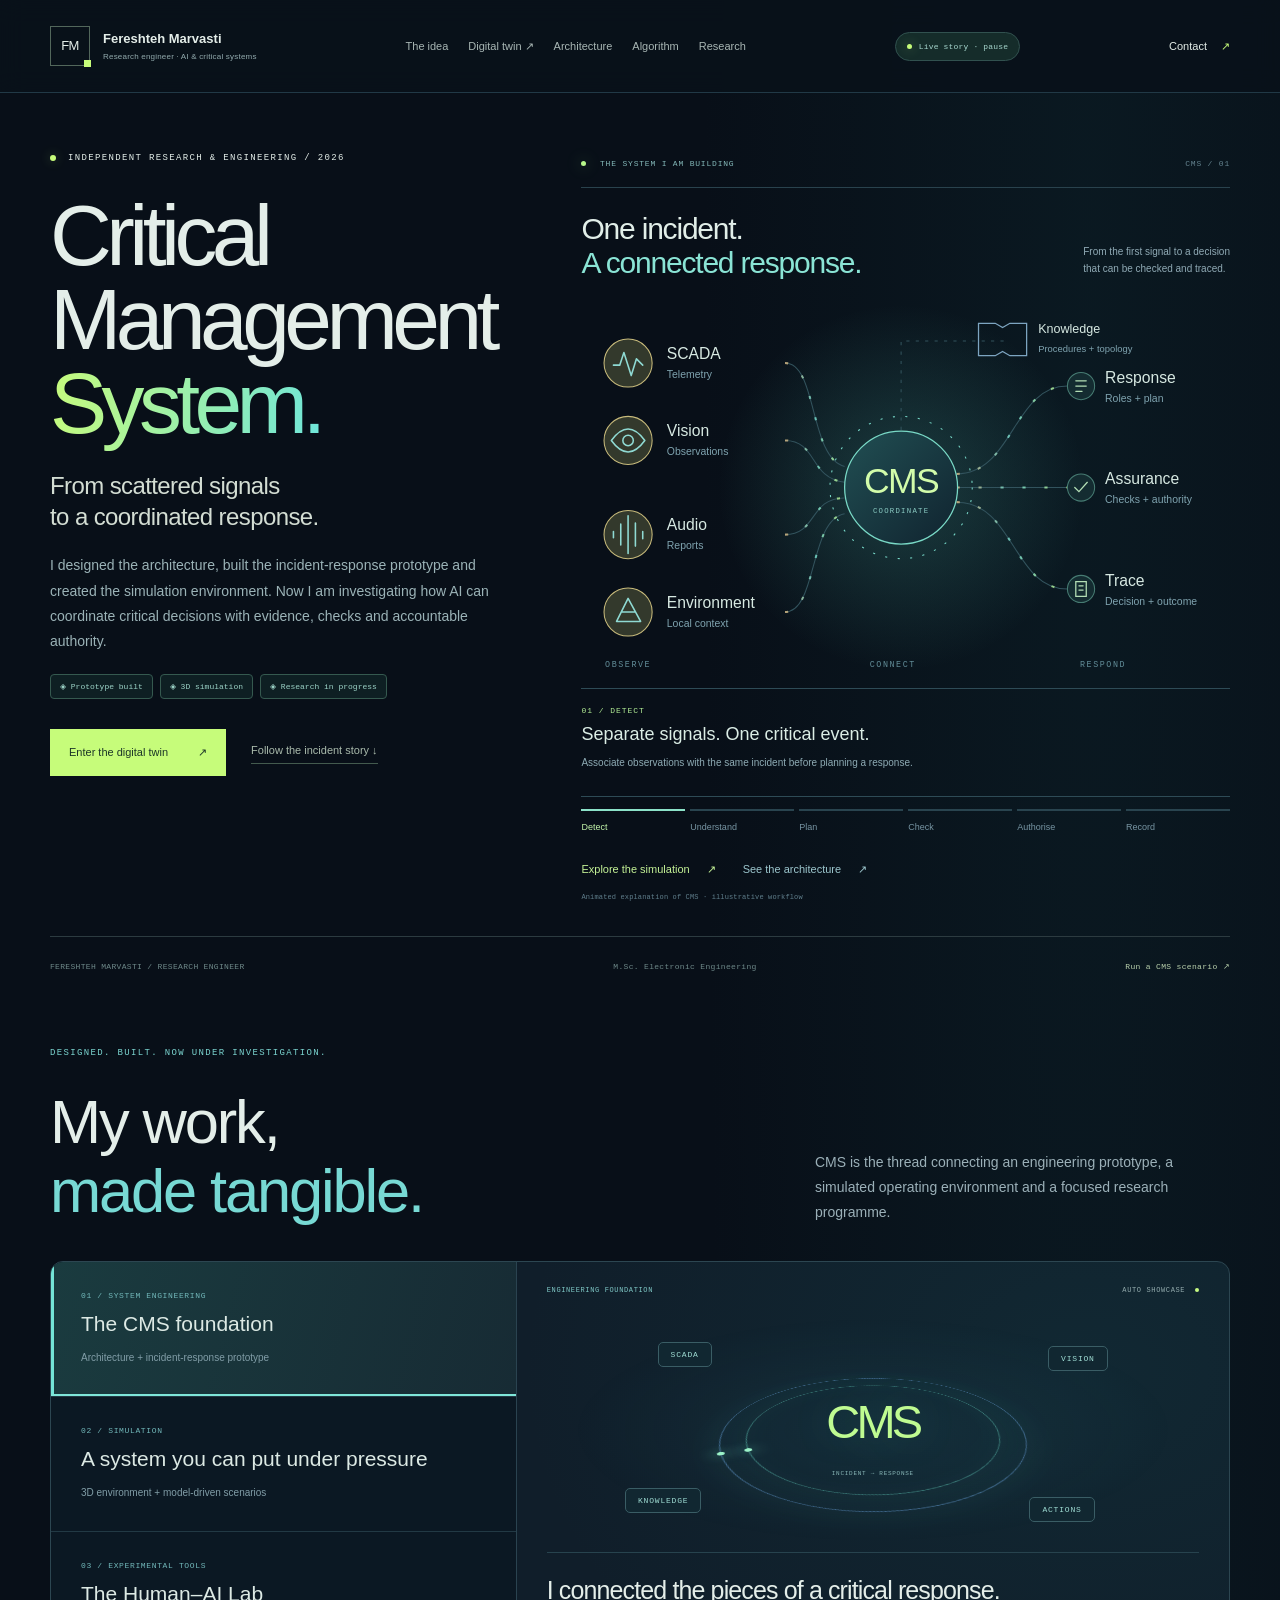
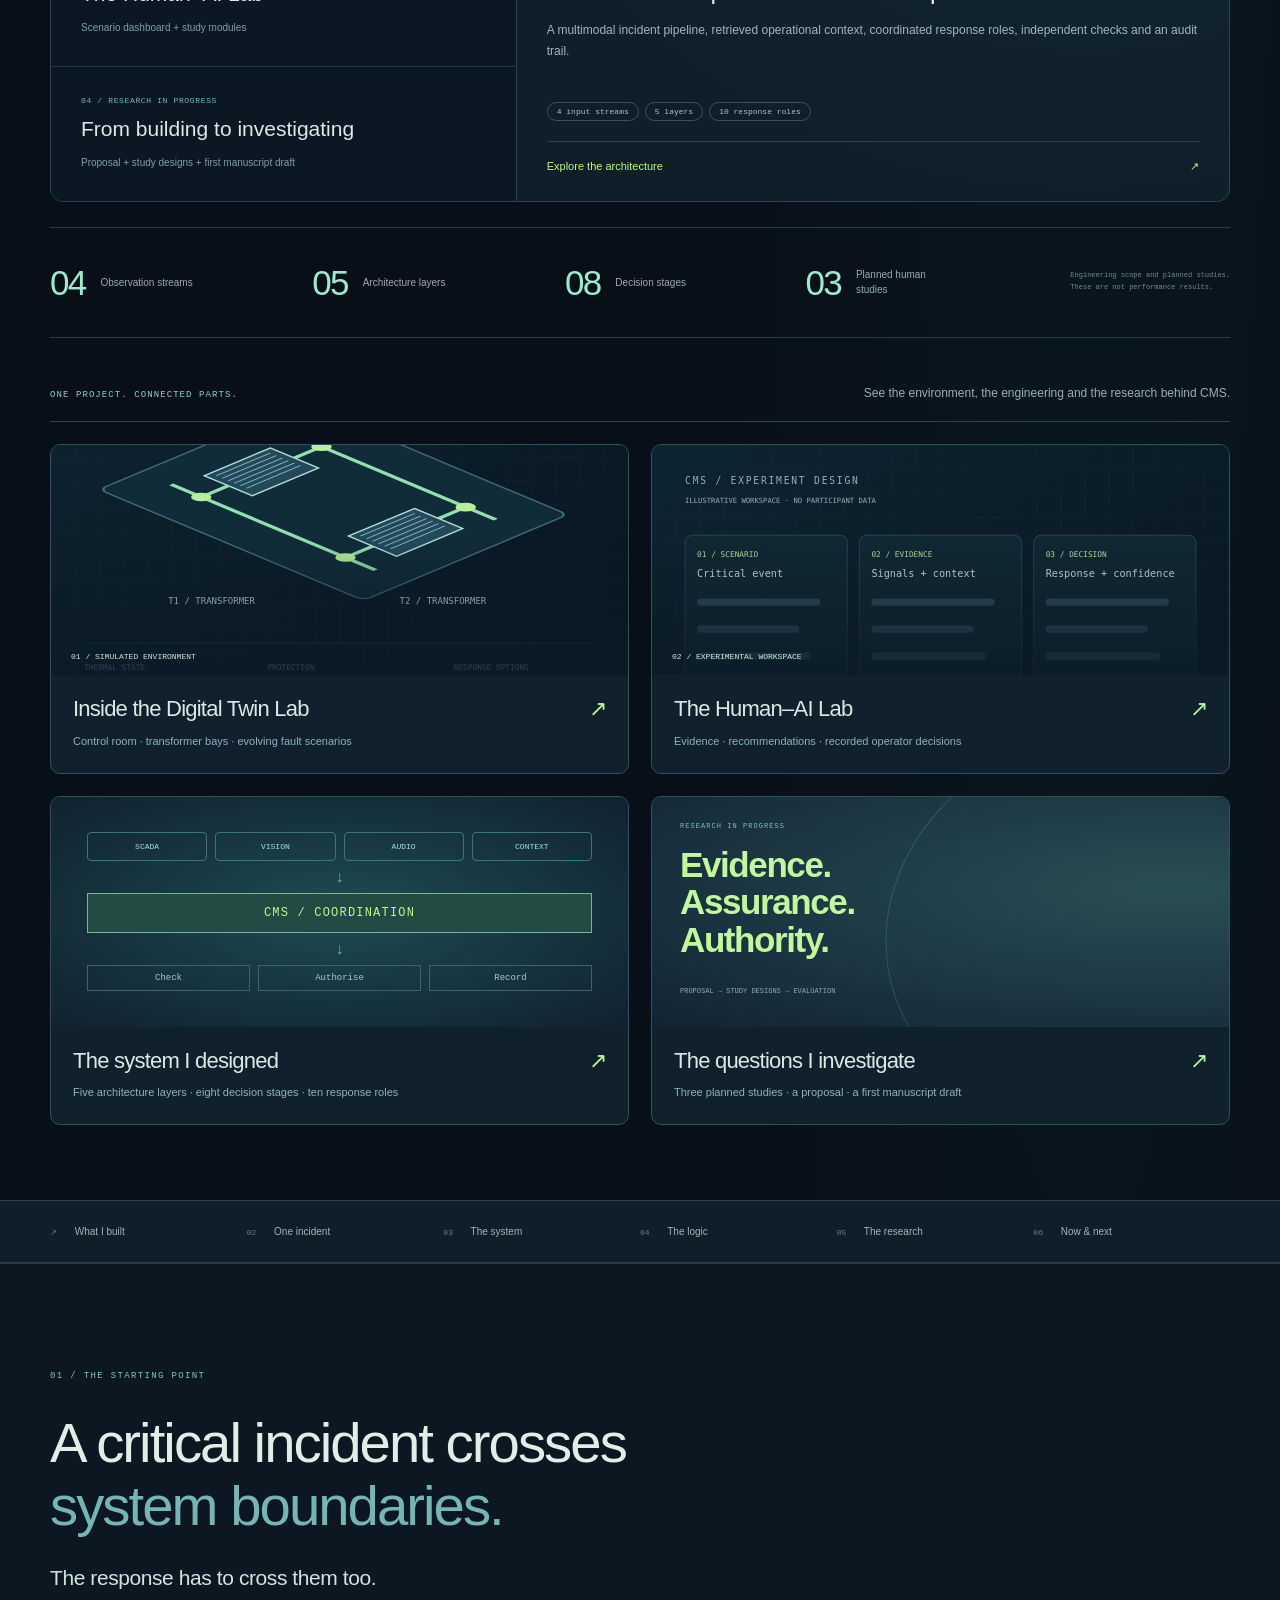
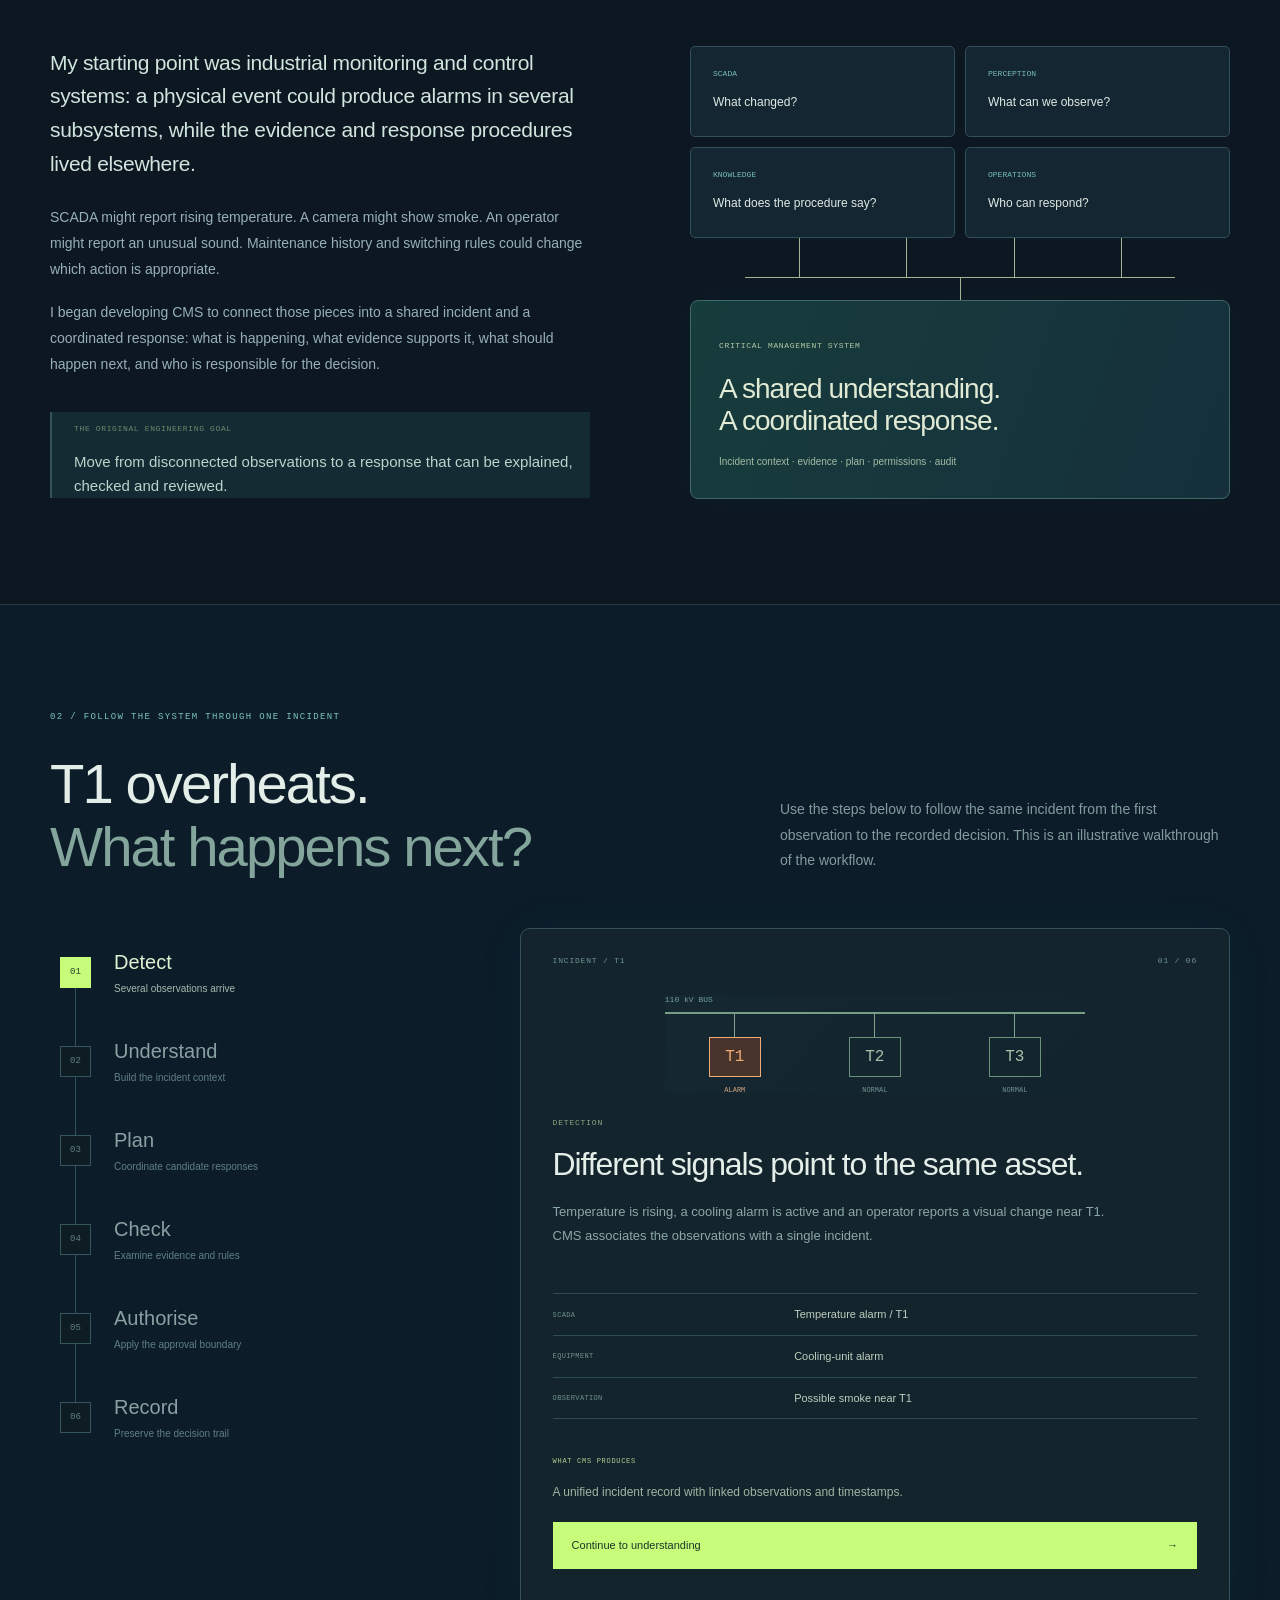
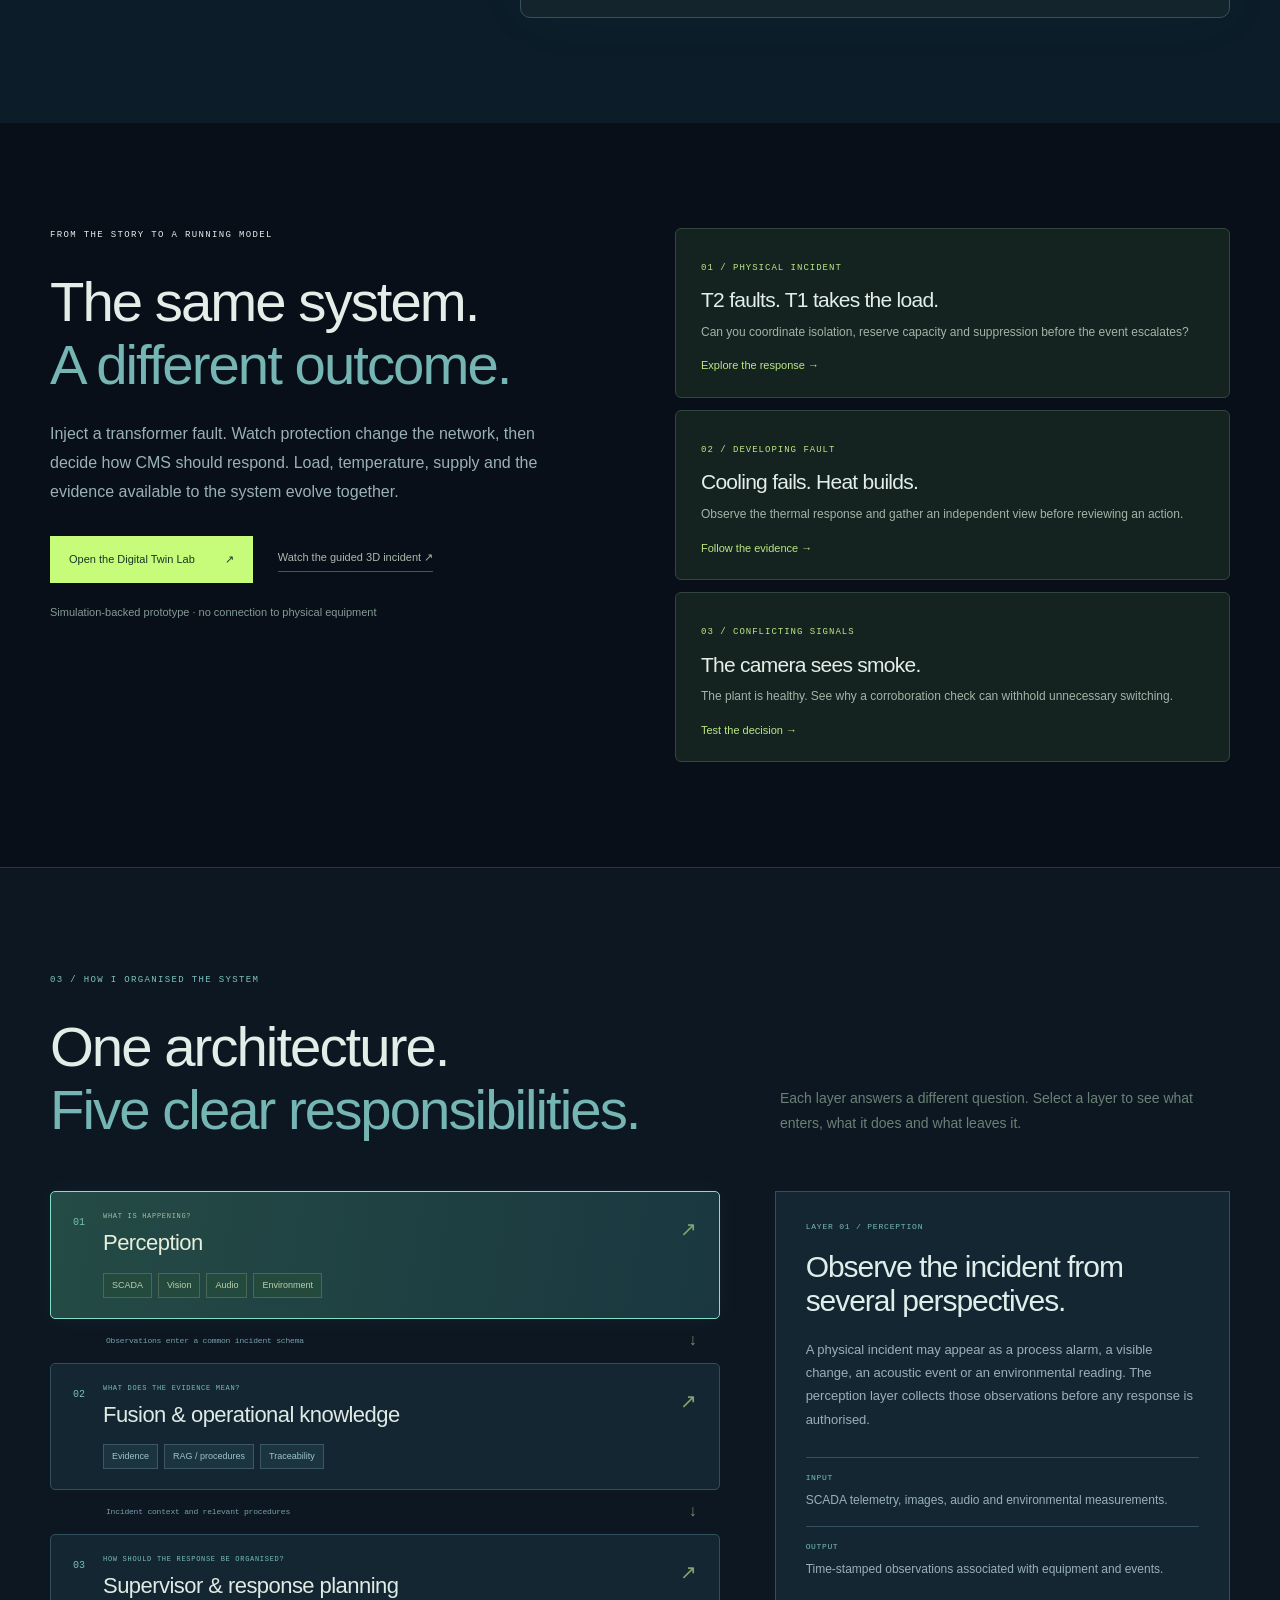
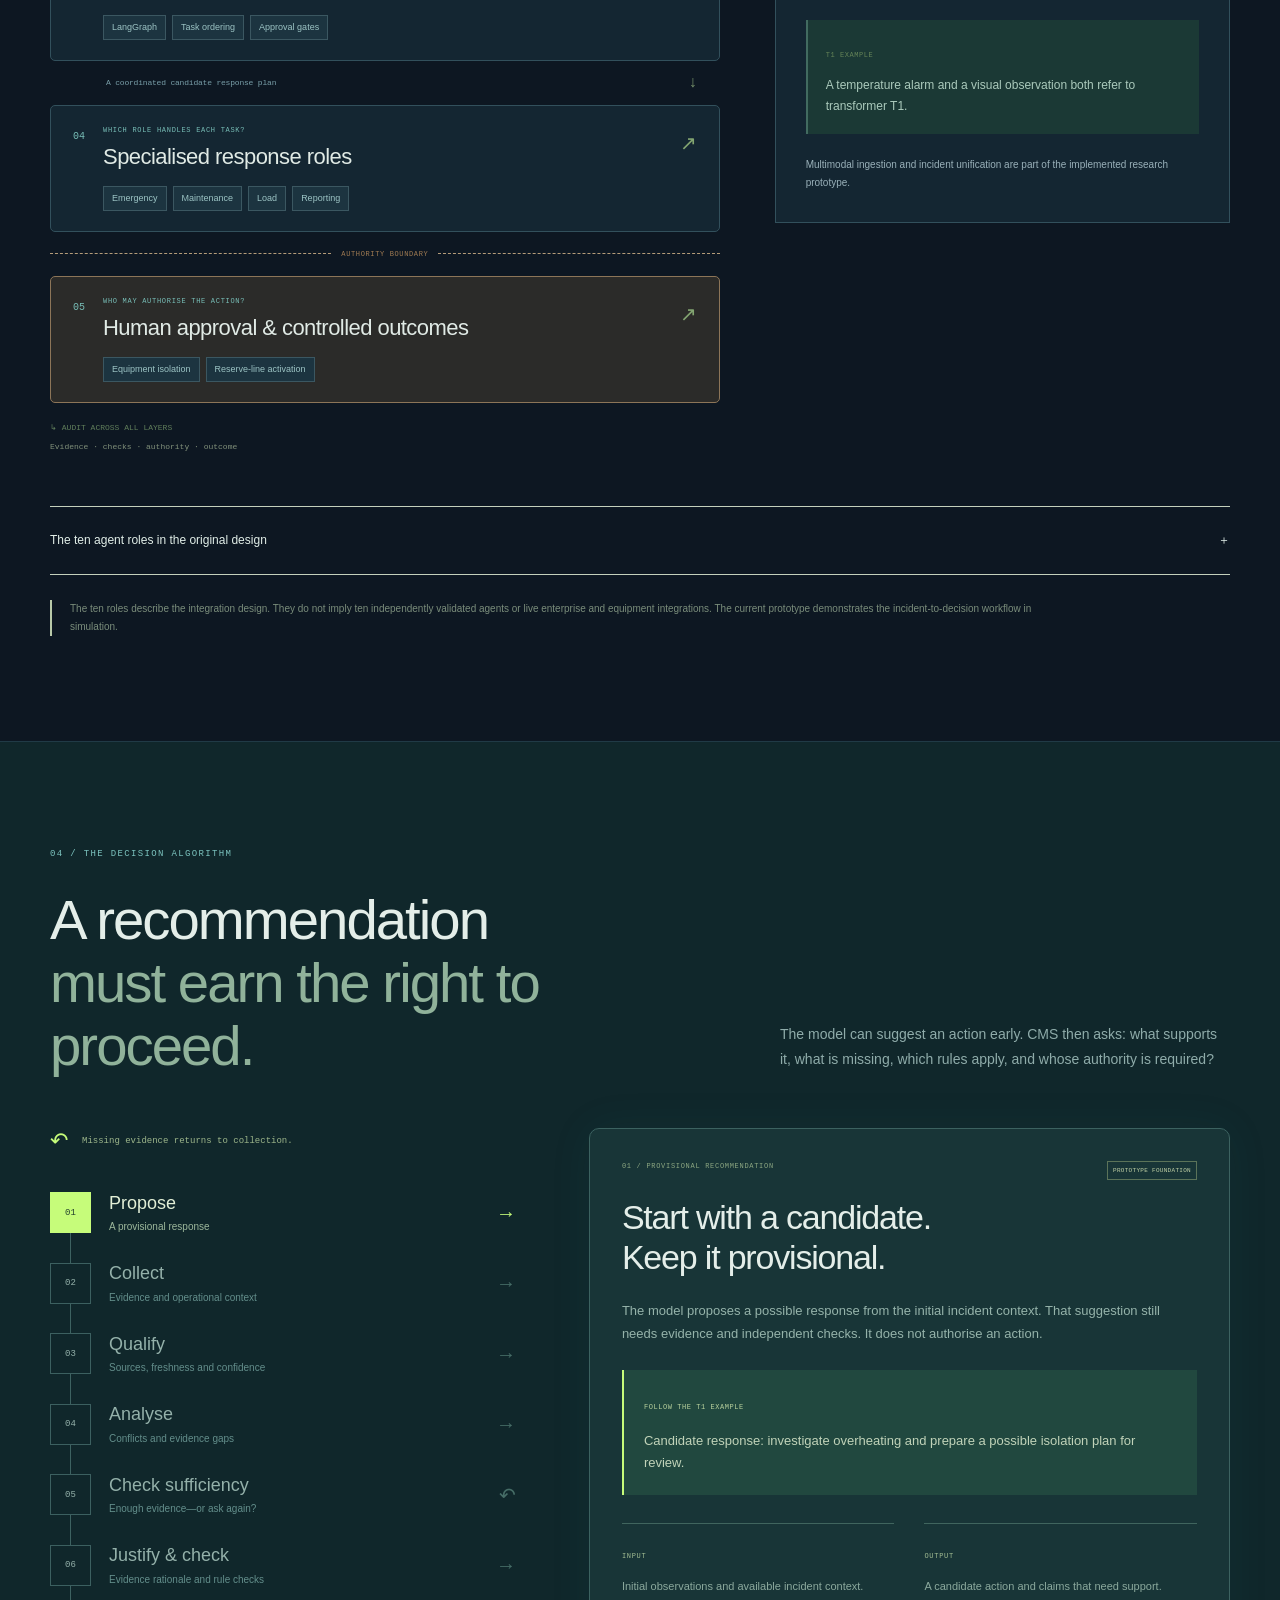
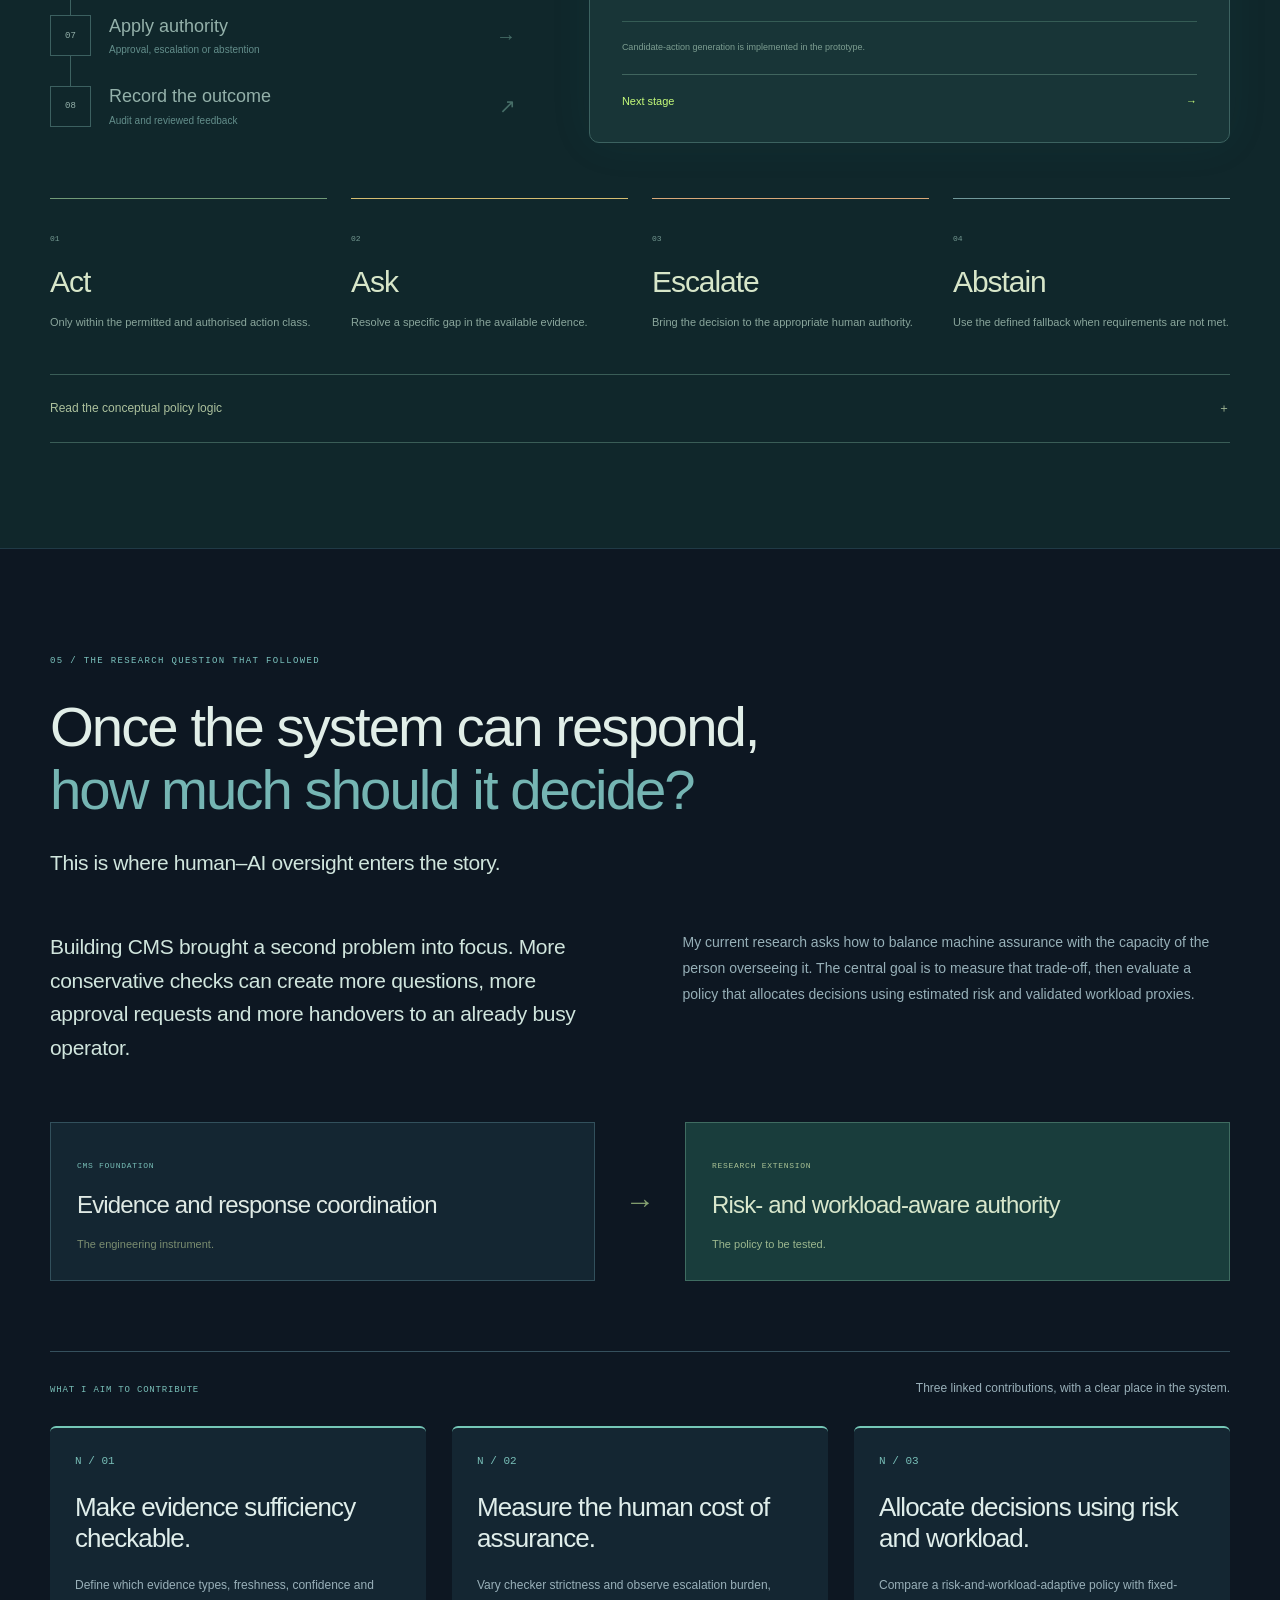
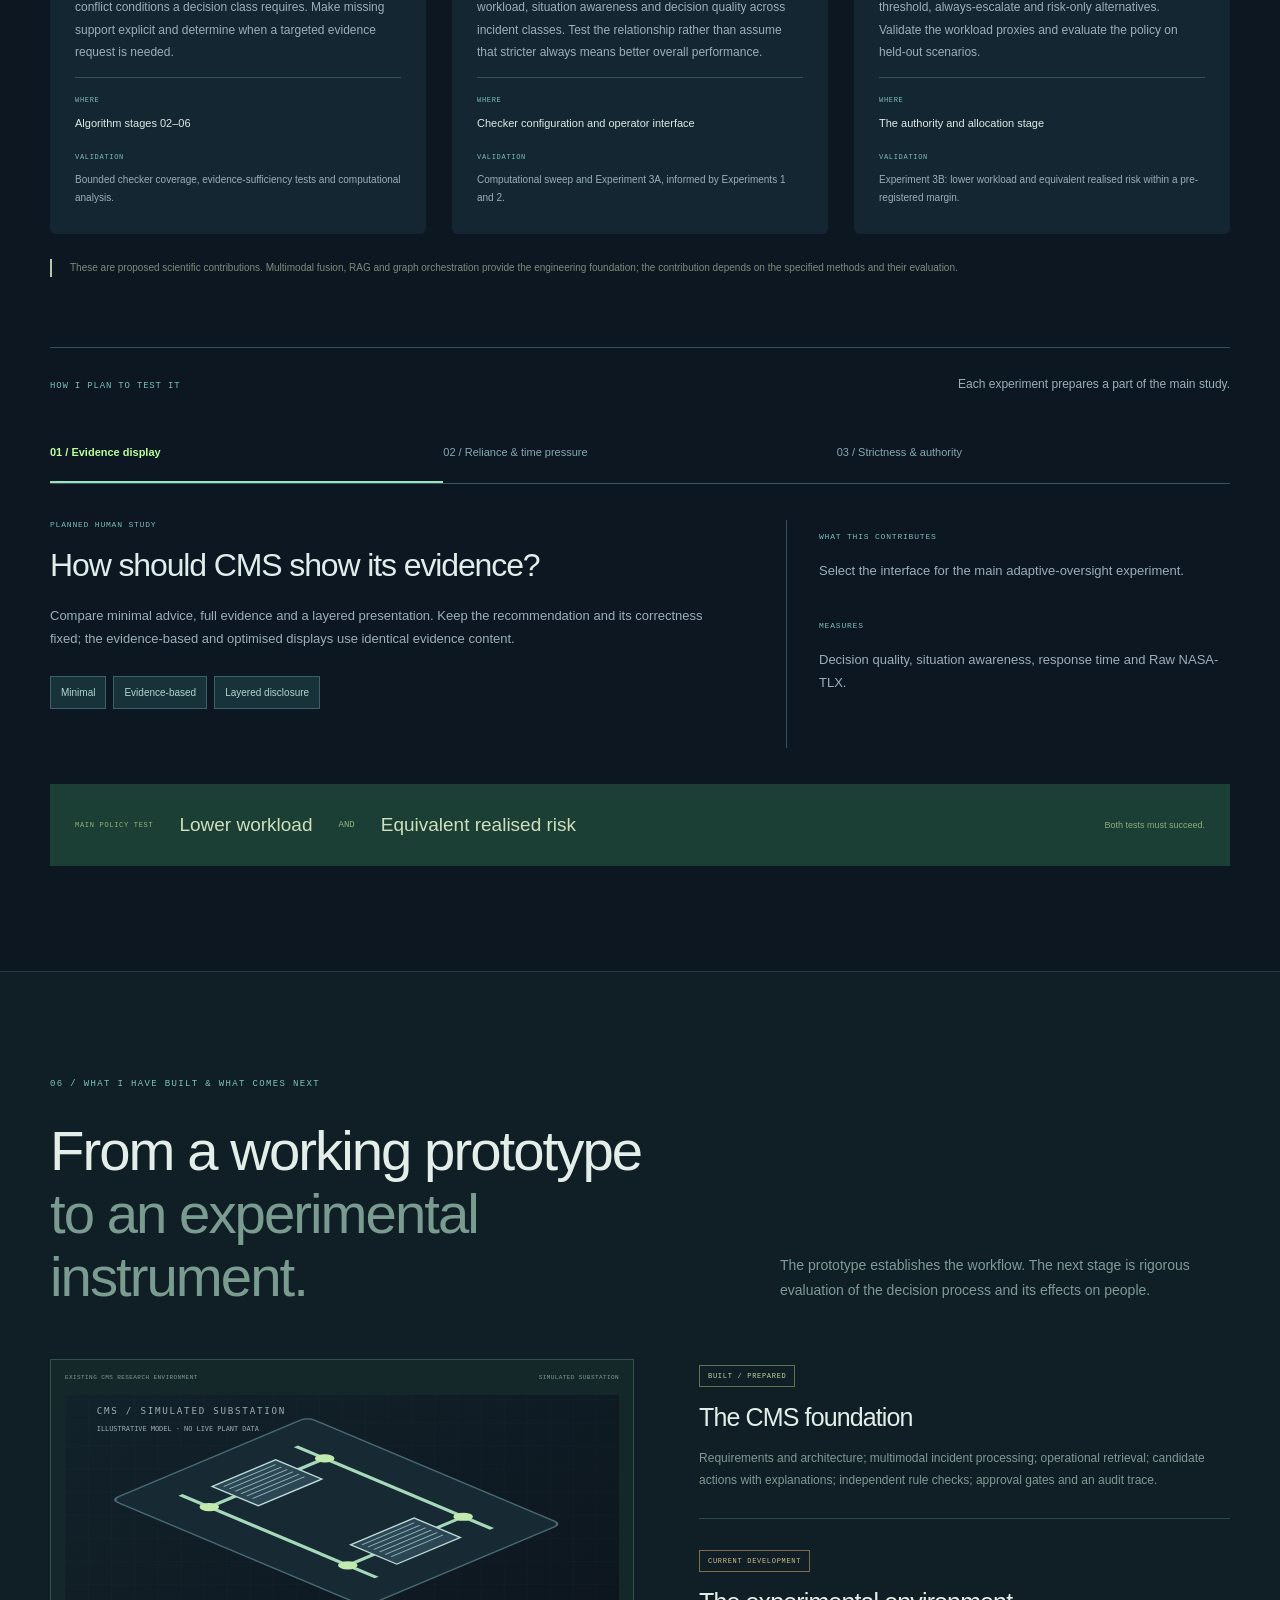
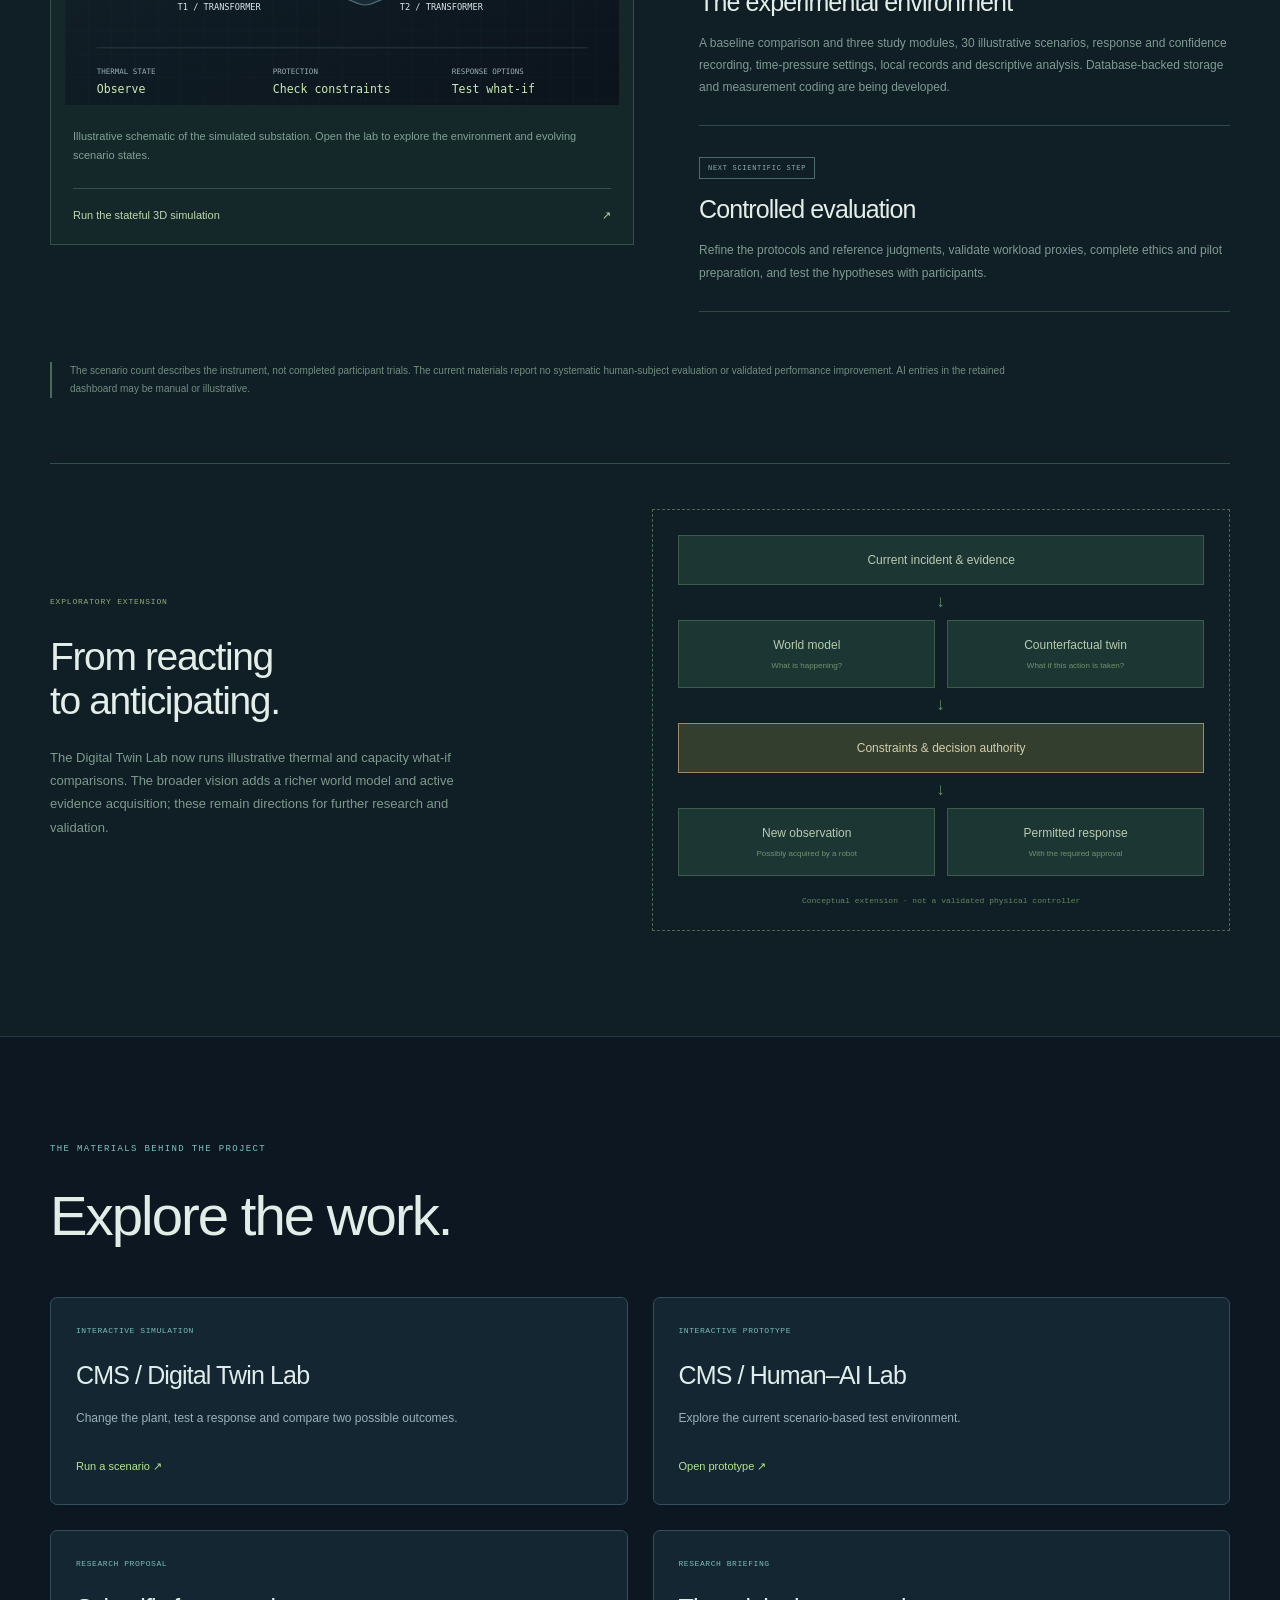
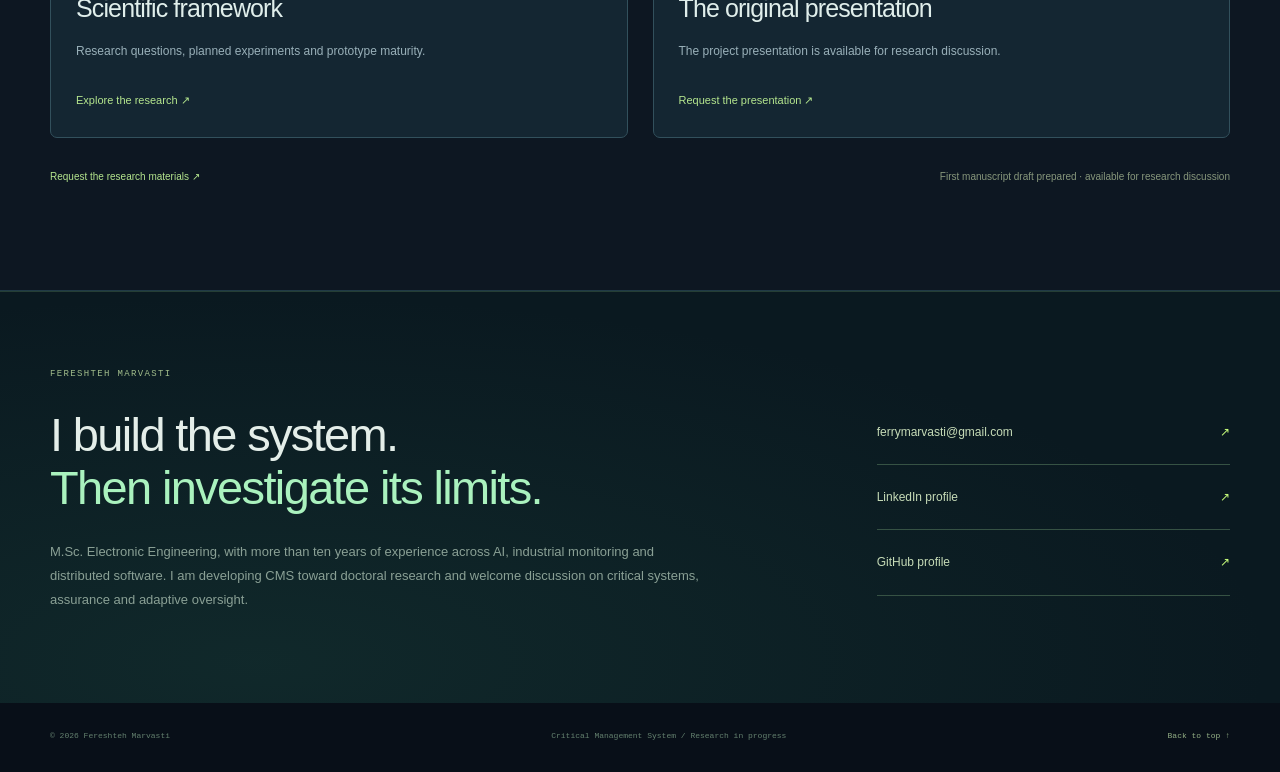
==== commit 2b12e2c9: "Publish approved CMS digital twin, incident replay and Human–AI lab; restore demo links" ====
--- a/index.html
+++ b/index.html
@@ -1,6 +1,6 @@
 <!doctype html><html lang="en"><head><meta charset="utf-8"><meta name="viewport" content="width=device-width,initial-scale=1"><meta name="robots" content="noindex,nofollow"><meta name="theme-color" content="#0b1218"><meta name="description" content="Fereshteh Marvasti's Critical Management System: a research journey from multimodal incident detection and coordinated response to evidence-aware decision authority."><title>Critical Management System — Fereshteh Marvasti</title><link rel="stylesheet" href="styles.css"><link rel="stylesheet" href="presentation.css"><script src="story.js" defer></script><script src="twin-camera.js" defer></script><script src="twin-fallback.js" defer></script><script src="twin-engine.js" defer></script><script src="presentation.js" defer></script></head><body><a class="skip" href="#origin">Skip to the project story</a><div class="reading-progress" aria-hidden="true"><span id="readingProgress"></span></div>
-<header class="header"><a class="identity" href="#top"><span class="monogram">FM<span></span></span><span>Fereshteh Marvasti<small>Research engineer · AI & critical systems</small></span></a><nav aria-label="Main navigation"><a href="#origin">The idea</a><a href="#publication-status">Digital twin ↗</a><a href="#architecture">Architecture</a><a href="#algorithm">Algorithm</a><a href="#research">Research</a></nav><button id="storyMotion" class="motion-button" aria-pressed="true"><span></span> Live story · pause</button><a class="header-contact" href="#contact">Contact <span>↗</span></a></header>
-<main id="top"><section class="hero shell"><div class="hero-top"><div><p class="eyebrow"><span class="live-dot"></span> INDEPENDENT RESEARCH & ENGINEERING / 2026</p><h1>Critical<br>Management<br><span>System.</span></h1><p class="hero-description">From scattered signals<br>to a coordinated response.</p><p class="hero-text">I designed the architecture, built the incident-response prototype and created the simulation environment. Now I am investigating how AI can coordinate critical decisions with evidence, checks and accountable authority.</p><div class="hero-deliverables"><span>◈ Prototype built</span><span>◈ 3D simulation</span><span>◈ Research in progress</span></div><div class="hero-actions"><a class="button lime" href="#publication-status">Enter the digital twin <span>↗</span></a><a class="quiet-link" href="#incident">Follow the incident story ↓</a></div></div><div class="hero-system project-hero" data-phase="0">
+<header class="header"><a class="identity" href="#top"><span class="monogram">FM<span></span></span><span>Fereshteh Marvasti<small>Research engineer · AI & critical systems</small></span></a><nav aria-label="Main navigation"><a href="#origin">The idea</a><a href="twin/">Digital twin ↗</a><a href="#architecture">Architecture</a><a href="#algorithm">Algorithm</a><a href="#research">Research</a></nav><button id="storyMotion" class="motion-button" aria-pressed="true"><span></span> Live story · pause</button><a class="header-contact" href="#contact">Contact <span>↗</span></a></header>
+<main id="top"><section class="hero shell"><div class="hero-top"><div><p class="eyebrow"><span class="live-dot"></span> INDEPENDENT RESEARCH & ENGINEERING / 2026</p><h1>Critical<br>Management<br><span>System.</span></h1><p class="hero-description">From scattered signals<br>to a coordinated response.</p><p class="hero-text">I designed the architecture, built the incident-response prototype and created the simulation environment. Now I am investigating how AI can coordinate critical decisions with evidence, checks and accountable authority.</p><div class="hero-deliverables"><span>◈ Prototype built</span><span>◈ 3D simulation</span><span>◈ Research in progress</span></div><div class="hero-actions"><a class="button lime" href="twin/">Enter the digital twin <span>↗</span></a><a class="quiet-link" href="#incident">Follow the incident story ↓</a></div></div><div class="hero-system project-hero" data-phase="0">
 <div class="project-hero-top"><span><i></i> THE SYSTEM I AM BUILDING</span><span>CMS / 01</span></div>
 <div class="project-hero-title"><h2>One incident.<br><span>A connected response.</span></h2><p>From the first signal to a decision<br>that can be checked and traced.</p></div>
 <svg class="project-graphic" viewBox="0 0 620 365" role="img" aria-labelledby="projectGraphicTitle projectGraphicDesc"><title id="projectGraphicTitle">Critical Management System: connected observations, knowledge and response</title><desc id="projectGraphicDesc">SCADA, vision, audio and environmental observations feed CMS. Operational knowledge informs coordination. A candidate response passes checks and the required approval before the outcome is recorded. The highlighted stages progress automatically.</desc>
@@ -23,18 +23,18 @@
 </svg>
 <div class="project-story-caption" aria-live="off"><span id="heroPhase">01 / DETECT</span><strong id="heroPhaseTitle">Separate signals. One critical event.</strong><p id="heroPhaseDescription">Associate observations with the same incident before planning a response.</p></div>
 <div class="project-story-steps" aria-label="Explore the CMS workflow"><button data-hero-step="0" aria-pressed="true">Detect</button><button data-hero-step="1" aria-pressed="false">Understand</button><button data-hero-step="2" aria-pressed="false">Plan</button><button data-hero-step="3" aria-pressed="false">Check</button><button data-hero-step="4" aria-pressed="false">Authorise</button><button data-hero-step="5" aria-pressed="false">Record</button></div>
-<div class="project-hero-links"><a href="#publication-status">Explore the simulation <span>↗</span></a><a href="#architecture">See the architecture <span>↗</span></a></div><small class="project-hero-note">Animated explanation of CMS · illustrative workflow</small>
+<div class="project-hero-links"><a href="twin/">Explore the simulation <span>↗</span></a><a href="#architecture">See the architecture <span>↗</span></a></div><small class="project-hero-note">Animated explanation of CMS · illustrative workflow</small>
 </div>
 </div>
-<div class="hero-bottom"><span>FERESHTEH MARVASTI / RESEARCH ENGINEER</span><span>M.Sc. Electronic Engineering</span><a href="#publication-status">Run a CMS scenario ↗</a></div></section>
+<div class="hero-bottom"><span>FERESHTEH MARVASTI / RESEARCH ENGINEER</span><span>M.Sc. Electronic Engineering</span><a href="twin/">Run a CMS scenario ↗</a></div></section>
 <section id="built" class="section shell built-section"><div class="built-heading"><div><p class="eyebrow">DESIGNED. BUILT. NOW UNDER INVESTIGATION.</p><h2>My work,<br><span>made tangible.</span></h2></div><p>CMS is the thread connecting an engineering prototype, a simulated operating environment and a focused research programme.</p></div><div class="work-stage"><div class="work-rail"><button data-work="0" class="active" aria-pressed="true"><span>01 / SYSTEM ENGINEERING</span><b>The CMS foundation</b><small>Architecture + incident-response prototype</small></button><button data-work="1" aria-pressed="false"><span>02 / SIMULATION</span><b>A system you can put under pressure</b><small>3D environment + model-driven scenarios</small></button><button data-work="2" aria-pressed="false"><span>03 / EXPERIMENTAL TOOLS</span><b>The Human–AI Lab</b><small>Scenario dashboard + study modules</small></button><button data-work="3" aria-pressed="false"><span>04 / RESEARCH IN PROGRESS</span><b>From building to investigating</b><small>Proposal + study designs + first manuscript draft</small></button></div><div class="work-detail"><div class="work-detail-top"><span id="workLabel">ENGINEERING FOUNDATION</span><span>AUTO SHOWCASE <i></i></span></div><div class="work-visual" id="workVisual"><div data-work-visual="0" class="work-visual-panel"><div class="system-orbit"><div class="orbit-ring"></div><div class="orbit-ring second"></div><b>CMS<small>INCIDENT → RESPONSE</small></b><span class="satellite s1">SCADA</span><span class="satellite s2">VISION</span><span class="satellite s3">KNOWLEDGE</span><span class="satellite s4">ACTIONS</span></div></div><div data-work-visual="1" class="work-visual-panel" hidden><div id="showcaseTwin"></div><span class="preview-label">AUTOMATIC DEMO · SIMULATED APPROVALS</span></div><div data-work-visual="2" class="work-visual-panel" hidden><div class="mini-lab"><div class="mini-lab-bar"><i></i> CMS / HUMAN–AI LAB <span>SCENARIO WORKSPACE</span></div><div class="mini-lab-body"><div class="mini-alarm">T1 / TEMPERATURE ALARM<span>Incident evidence</span><i></i><i></i><i></i><i></i></div><div class="mini-decisions"><div><b>Operator response</b><span>Decision · confidence · time</span><i></i></div><div><b>AI recommendation</b><span>Evidence · rationale · checks</span><i></i></div></div></div><div class="mini-lab-tabs"><span>Evidence display</span><span>Reliance</span><span>Adaptive oversight</span></div></div></div><div data-work-visual="3" class="work-visual-panel" hidden><div class="research-stack"><div><span>01 / EVIDENCE</span><b>When is the evidence sufficient?</b></div><div><span>02 / ASSURANCE</span><b>What does a stricter check cost?</b></div><div><span>03 / AUTHORITY</span><b>When should AI ask or abstain?</b></div><small>PROPOSAL → EXPERIMENTS → EVALUATION</small></div></div></div><h3 id="workTitle">I connected the pieces of a critical response.</h3><p id="workDescription">A multimodal incident pipeline, retrieved operational context, coordinated response roles, independent checks and an audit trail.</p><div id="workTags" class="work-tags"><span>4 input streams</span><span>5 layers</span><span>10 response roles</span></div><a id="workLink" href="#architecture">Explore the architecture <span>↗</span></a></div></div><div class="build-strip"><div><b>04</b><span>Observation streams</span></div><div><b>05</b><span>Architecture layers</span></div><div><b>08</b><span>Decision stages</span></div><div><b>03</b><span>Planned human studies</span></div><p>Engineering scope and planned studies.<br>These are not performance results.</p></div></section>
-<section class="project-windows shell" aria-label="Explore the project components"><div class="project-window-heading"><span>ONE PROJECT. CONNECTED PARTS.</span><p>See the environment, the engineering and the research behind CMS.</p></div><div class="project-window-grid"><a class="project-window twin-window" href="#publication-status"><div class="window-image"><img src="assets/substation-preview.svg" width="1353" height="929" alt="The modelled substation and its control building" loading="lazy"><span>01 / SIMULATED ENVIRONMENT</span></div><div><h3>Inside the Digital Twin Lab <span>↗</span></h3><p>Control room · transformer bays · evolving fault scenarios</p></div></a><a class="project-window lab-window" href="#publication-status"><div class="window-image"><img src="assets/lab-preview.svg" alt="Illustrative preview of the Human–AI Lab workflow" loading="lazy"><span>02 / EXPERIMENTAL WORKSPACE</span></div><div><h3>The Human–AI Lab <span>↗</span></h3><p>Evidence · recommendations · recorded operator decisions</p></div></a><a class="project-window logic-window" href="#architecture"><div class="window-drawing" aria-hidden="true"><span>SCADA</span><span>VISION</span><span>AUDIO</span><span>CONTEXT</span><b>↓</b><strong>CMS / COORDINATION</strong><b>↓</b><em>Check</em><em>Authorise</em><em>Record</em></div><div><h3>The system I designed <span>↗</span></h3><p>Five architecture layers · eight decision stages · ten response roles</p></div></a><a class="project-window research-window" href="#research"><div class="window-research" aria-hidden="true"><span>RESEARCH IN PROGRESS</span><strong>Evidence.<br>Assurance.<br>Authority.</strong><small>PROPOSAL → STUDY DESIGNS → EVALUATION</small></div><div><h3>The questions I investigate <span>↗</span></h3><p>Three planned studies · a proposal · a first manuscript draft</p></div></a></div></section><div class="chapter-index"><div class="shell"><a href="#built"><span>↗</span> What I built</a><a href="#incident"><span>02</span> One incident</a><a href="#architecture"><span>03</span> The system</a><a href="#algorithm"><span>04</span> The logic</a><a href="#research"><span>05</span> The research</a><a href="#progress"><span>06</span> Now & next</a></div></div>
+<section class="project-windows shell" aria-label="Explore the project components"><div class="project-window-heading"><span>ONE PROJECT. CONNECTED PARTS.</span><p>See the environment, the engineering and the research behind CMS.</p></div><div class="project-window-grid"><a class="project-window twin-window" href="twin/"><div class="window-image"><img src="assets/substation-preview.svg" width="1353" height="929" alt="The modelled substation and its control building" loading="lazy"><span>01 / SIMULATED ENVIRONMENT</span></div><div><h3>Inside the Digital Twin Lab <span>↗</span></h3><p>Control room · transformer bays · evolving fault scenarios</p></div></a><a class="project-window lab-window" href="lab.html"><div class="window-image"><img src="assets/lab-preview.svg" alt="Illustrative preview of the Human–AI Lab workflow" loading="lazy"><span>02 / EXPERIMENTAL WORKSPACE</span></div><div><h3>The Human–AI Lab <span>↗</span></h3><p>Evidence · recommendations · recorded operator decisions</p></div></a><a class="project-window logic-window" href="#architecture"><div class="window-drawing" aria-hidden="true"><span>SCADA</span><span>VISION</span><span>AUDIO</span><span>CONTEXT</span><b>↓</b><strong>CMS / COORDINATION</strong><b>↓</b><em>Check</em><em>Authorise</em><em>Record</em></div><div><h3>The system I designed <span>↗</span></h3><p>Five architecture layers · eight decision stages · ten response roles</p></div></a><a class="project-window research-window" href="#research"><div class="window-research" aria-hidden="true"><span>RESEARCH IN PROGRESS</span><strong>Evidence.<br>Assurance.<br>Authority.</strong><small>PROPOSAL → STUDY DESIGNS → EVALUATION</small></div><div><h3>The questions I investigate <span>↗</span></h3><p>Three planned studies · a proposal · a first manuscript draft</p></div></a></div></section><div class="chapter-index"><div class="shell"><a href="#built"><span>↗</span> What I built</a><a href="#incident"><span>02</span> One incident</a><a href="#architecture"><span>03</span> The system</a><a href="#algorithm"><span>04</span> The logic</a><a href="#research"><span>05</span> The research</a><a href="#progress"><span>06</span> Now & next</a></div></div>
 
 <section id="origin" class="section shell"><div class="section-heading"><p class="eyebrow">01 / THE STARTING POINT</p><h2>A critical incident crosses<br><span>system boundaries.</span></h2><p class="section-intro">The response has to cross them too.</p></div><div class="origin-layout"><div><p class="body-lead">My starting point was industrial monitoring and control systems: a physical event could produce alarms in several subsystems, while the evidence and response procedures lived elsewhere.</p><p>SCADA might report rising temperature. A camera might show smoke. An operator might report an unusual sound. Maintenance history and switching rules could change which action is appropriate.</p><p>I began developing CMS to connect those pieces into a shared incident and a coordinated response: what is happening, what evidence supports it, what should happen next, and who is responsible for the decision.</p><div class="origin-note"><span>THE ORIGINAL ENGINEERING GOAL</span><p>Move from disconnected observations to a response that can be explained, checked and reviewed.</p></div></div><div class="boundary-diagram" aria-label="Four separate systems connected into one incident"><div class="boundary-sources"><div><span>SCADA</span><b>What changed?</b></div><div><span>PERCEPTION</span><b>What can we observe?</b></div><div><span>KNOWLEDGE</span><b>What does the procedure say?</b></div><div><span>OPERATIONS</span><b>Who can respond?</b></div></div><div class="boundary-join" aria-hidden="true"><i></i><i></i><i></i><i></i></div><div class="boundary-core"><span>CRITICAL MANAGEMENT SYSTEM</span><h3>A shared understanding.<br>A coordinated response.</h3><p>Incident context · evidence · plan · permissions · audit</p></div></div></div></section>
 
 <section id="incident" class="section incident-section"><div class="shell"><div class="section-heading heading-row"><div><p class="eyebrow">02 / FOLLOW THE SYSTEM THROUGH ONE INCIDENT</p><h2>T1 overheats.<br><span>What happens next?</span></h2></div><p>Use the steps below to follow the same incident from the first observation to the recorded decision. This is an illustrative walkthrough of the workflow.</p></div><div class="incident-workbench"><div class="incident-timeline" aria-label="Incident walkthrough"><button data-incident="0" class="active" aria-pressed="true"><span>01</span><b>Detect</b><small>Several observations arrive</small></button><button data-incident="1" aria-pressed="false"><span>02</span><b>Understand</b><small>Build the incident context</small></button><button data-incident="2" aria-pressed="false"><span>03</span><b>Plan</b><small>Coordinate candidate responses</small></button><button data-incident="3" aria-pressed="false"><span>04</span><b>Check</b><small>Examine evidence and rules</small></button><button data-incident="4" aria-pressed="false"><span>05</span><b>Authorise</b><small>Apply the approval boundary</small></button><button data-incident="5" aria-pressed="false"><span>06</span><b>Record</b><small>Preserve the decision trail</small></button></div><div class="incident-detail" aria-live="polite"><div class="incident-detail-top"><span>INCIDENT / T1</span><span id="incidentStepCount">01 / 06</span></div><div class="incident-network" aria-label="Simplified simulated substation network"><div class="network-bus">110 kV BUS</div><div class="network-assets"><div class="asset fault"><i></i><span>T1</span><small>ALARM</small></div><div class="asset"><i></i><span>T2</span><small>NORMAL</small></div><div class="asset"><i></i><span>T3</span><small>NORMAL</small></div></div></div><span class="panel-kicker" id="incidentKicker">DETECTION</span><h3 id="incidentTitle">Different signals point to the same asset.</h3><p id="incidentDescription">Temperature is rising, a cooling alarm is active and an operator reports a visual change near T1. CMS associates the observations with a single incident.</p><div id="incidentRecords" class="incident-records"><div><span>SCADA</span><b>Temperature alarm / T1</b></div><div><span>EQUIPMENT</span><b>Cooling-unit alarm</b></div><div><span>OBSERVATION</span><b>Possible smoke near T1</b></div></div><div class="incident-outcome"><span>WHAT CMS PRODUCES</span><p id="incidentOutput">A unified incident record with linked observations and timestamps.</p></div><button class="button lime" id="incidentNext">Continue to understanding <span>→</span></button></div></div></div></section>
 
-<section id="twin" class="section shell twin-invitation"><div><p class="eyebrow">FROM THE STORY TO A RUNNING MODEL</p><h2>The same system.<br><span>A different outcome.</span></h2><p>Inject a transformer fault. Watch protection change the network, then decide how CMS should respond. Load, temperature, supply and the evidence available to the system evolve together.</p><div class="hero-actions"><a href="#publication-status" class="button lime">Open the Digital Twin Lab <span>↗</span></a><a href="#publication-status" class="quiet-link">Watch the guided 3D incident ↗</a></div><small>Simulation-backed prototype · no connection to physical equipment</small></div><div class="twin-cases"><a href="#publication-status"><span>01 / PHYSICAL INCIDENT</span><h3>T2 faults. T1 takes the load.</h3><p>Can you coordinate isolation, reserve capacity and suppression before the event escalates?</p><b>Explore the response →</b></a><a href="#publication-status"><span>02 / DEVELOPING FAULT</span><h3>Cooling fails. Heat builds.</h3><p>Observe the thermal response and gather an independent view before reviewing an action.</p><b>Follow the evidence →</b></a><a href="#publication-status"><span>03 / CONFLICTING SIGNALS</span><h3>The camera sees smoke.</h3><p>The plant is healthy. See why a corroboration check can withhold unnecessary switching.</p><b>Test the decision →</b></a></div></section>
+<section id="twin" class="section shell twin-invitation"><div><p class="eyebrow">FROM THE STORY TO A RUNNING MODEL</p><h2>The same system.<br><span>A different outcome.</span></h2><p>Inject a transformer fault. Watch protection change the network, then decide how CMS should respond. Load, temperature, supply and the evidence available to the system evolve together.</p><div class="hero-actions"><a href="twin/" class="button lime">Open the Digital Twin Lab <span>↗</span></a><a href="incident-replay.html" class="quiet-link">Watch the guided 3D incident ↗</a></div><small>Simulation-backed prototype · no connection to physical equipment</small></div><div class="twin-cases"><a href="twin/"><span>01 / PHYSICAL INCIDENT</span><h3>T2 faults. T1 takes the load.</h3><p>Can you coordinate isolation, reserve capacity and suppression before the event escalates?</p><b>Explore the response →</b></a><a href="twin/"><span>02 / DEVELOPING FAULT</span><h3>Cooling fails. Heat builds.</h3><p>Observe the thermal response and gather an independent view before reviewing an action.</p><b>Follow the evidence →</b></a><a href="twin/"><span>03 / CONFLICTING SIGNALS</span><h3>The camera sees smoke.</h3><p>The plant is healthy. See why a corroboration check can withhold unnecessary switching.</p><b>Test the decision →</b></a></div></section>
 <section id="architecture" class="section shell"><div class="section-heading heading-row"><div><p class="eyebrow">03 / HOW I ORGANISED THE SYSTEM</p><h2>One architecture.<br><span>Five clear responsibilities.</span></h2></div><p>Each layer answers a different question. Select a layer to see what enters, what it does and what leaves it.</p></div><div class="system-explorer"><div class="system-map" aria-label="Interactive five-layer CMS architecture"><button class="layer active" data-layer="0" aria-pressed="true"><span class="layer-number">01</span><div><span class="layer-question">WHAT IS HAPPENING?</span><h3>Perception</h3><div class="node-row"><span>SCADA</span><span>Vision</span><span>Audio</span><span>Environment</span></div></div><span class="layer-arrow">↗</span></button><div class="layer-connector">Observations enter a common incident schema <span>↓</span></div><button class="layer" data-layer="1" aria-pressed="false"><span class="layer-number">02</span><div><span class="layer-question">WHAT DOES THE EVIDENCE MEAN?</span><h3>Fusion & operational knowledge</h3><div class="node-row"><span>Evidence</span><span>RAG / procedures</span><span>Traceability</span></div></div><span class="layer-arrow">↗</span></button><div class="layer-connector">Incident context and relevant procedures <span>↓</span></div><button class="layer" data-layer="2" aria-pressed="false"><span class="layer-number">03</span><div><span class="layer-question">HOW SHOULD THE RESPONSE BE ORGANISED?</span><h3>Supervisor & response planning</h3><div class="node-row"><span>LangGraph</span><span>Task ordering</span><span>Approval gates</span></div></div><span class="layer-arrow">↗</span></button><div class="layer-connector">A coordinated candidate response plan <span>↓</span></div><button class="layer" data-layer="3" aria-pressed="false"><span class="layer-number">04</span><div><span class="layer-question">WHICH ROLE HANDLES EACH TASK?</span><h3>Specialised response roles</h3><div class="node-row"><span>Emergency</span><span>Maintenance</span><span>Load</span><span>Reporting</span></div></div><span class="layer-arrow">↗</span></button><div class="authority-boundary"><span></span> AUTHORITY BOUNDARY <span></span></div><button class="layer authority-layer" data-layer="4" aria-pressed="false"><span class="layer-number">05</span><div><span class="layer-question">WHO MAY AUTHORISE THE ACTION?</span><h3>Human approval & controlled outcomes</h3><div class="node-row"><span>Equipment isolation</span><span>Reserve-line activation</span></div></div><span class="layer-arrow">↗</span></button><div class="audit-ribbon"><span>↳ AUDIT ACROSS ALL LAYERS</span> Evidence · checks · authority · outcome</div></div><aside class="layer-panel" aria-live="polite"><span class="panel-kicker" id="layerIndex">LAYER 01 / PERCEPTION</span><h3 id="layerTitle">Observe the incident from several perspectives.</h3><p id="layerDescription">A physical incident may appear as a process alarm, a visible change, an acoustic event or an environmental reading. The perception layer collects those observations before any response is authorised.</p><dl><div><dt>Input</dt><dd id="layerInput">SCADA telemetry, images, audio and environmental measurements.</dd></div><div><dt>Output</dt><dd id="layerOutput">Time-stamped observations associated with equipment and events.</dd></div></dl><div class="example-box"><span>T1 EXAMPLE</span><p id="layerExample">A temperature alarm and a visual observation both refer to transformer T1.</p></div><p class="scope-note" id="layerStatus">Multimodal ingestion and incident unification are part of the implemented research prototype.</p></aside></div><details class="agent-details"><summary>The ten agent roles in the original design <span>＋</span></summary><div class="agent-grid"><article><span>A1</span><h4>Fire response</h4><p>Prepare the fire-response workflow.</p></article><article><span>A2</span><h4>Emergency coordination</h4><p>Organise dispatch and notifications.</p></article><article class="approval-agent"><span>A3 / APPROVAL</span><h4>Equipment isolation</h4><p>Present switching steps for operator review.</p></article><article><span>A4</span><h4>Control centre</h4><p>Prepare operational messages.</p></article><article><span>A5</span><h4>Personnel</h4><p>Organise the relevant alert chain.</p></article><article><span>A6</span><h4>Maintenance</h4><p>Prepare work-order context.</p></article><article class="approval-agent"><span>A7 / APPROVAL</span><h4>Reserve-line activation</h4><p>Review topology and load transfer.</p></article><article><span>A8</span><h4>Load management</h4><p>Develop rebalancing proposals.</p></article><article><span>A9</span><h4>Regulatory reporting</h4><p>Prepare an incident-report package.</p></article><article><span>A10</span><h4>Post-incident review</h4><p>Compile the timeline and lessons.</p></article></div></details><p class="section-note">The ten roles describe the integration design. They do not imply ten independently validated agents or live enterprise and equipment integrations. The current prototype demonstrates the incident-to-decision workflow in simulation.</p></section>
 
 <section id="algorithm" class="section algorithm-section"><div class="shell"><div class="section-heading heading-row"><div><p class="eyebrow">04 / THE DECISION ALGORITHM</p><h2>A recommendation<br><span>must earn the right to proceed.</span></h2></div><p>The model can suggest an action early. CMS then asks: what supports it, what is missing, which rules apply, and whose authority is required?</p></div><div class="algorithm-explorer"><div class="algorithm-path" aria-label="Eight-stage evidence and assurance algorithm"><div class="evidence-loop-label"><span>↶</span> Missing evidence returns to collection.</div><div class="step-list" role="tablist" aria-label="Decision algorithm stages" aria-orientation="vertical"><button role="tab" id="step0" aria-selected="true" aria-controls="stepPanel" data-step="0"><span>01</span><div><b>Propose</b><small>A provisional response</small></div><i>→</i></button><button role="tab" id="step1" aria-selected="false" tabindex="-1" aria-controls="stepPanel" data-step="1"><span>02</span><div><b>Collect</b><small>Evidence and operational context</small></div><i>→</i></button><button role="tab" id="step2" aria-selected="false" tabindex="-1" aria-controls="stepPanel" data-step="2"><span>03</span><div><b>Qualify</b><small>Sources, freshness and confidence</small></div><i>→</i></button><button role="tab" id="step3" aria-selected="false" tabindex="-1" aria-controls="stepPanel" data-step="3"><span>04</span><div><b>Analyse</b><small>Conflicts and evidence gaps</small></div><i>→</i></button><button role="tab" id="step4" aria-selected="false" tabindex="-1" aria-controls="stepPanel" data-step="4"><span>05</span><div><b>Check sufficiency</b><small>Enough evidence—or ask again?</small></div><i>↶</i></button><button role="tab" id="step5" aria-selected="false" tabindex="-1" aria-controls="stepPanel" data-step="5"><span>06</span><div><b>Justify & check</b><small>Evidence rationale and rule checks</small></div><i>→</i></button><button role="tab" id="step6" aria-selected="false" tabindex="-1" aria-controls="stepPanel" data-step="6"><span>07</span><div><b>Apply authority</b><small>Approval, escalation or abstention</small></div><i>→</i></button><button role="tab" id="step7" aria-selected="false" tabindex="-1" aria-controls="stepPanel" data-step="7"><span>08</span><div><b>Record the outcome</b><small>Audit and reviewed feedback</small></div><i>↗</i></button></div></div><div class="step-panel" id="stepPanel" role="tabpanel" aria-labelledby="step0" tabindex="0"><div class="step-panel-top"><span class="panel-kicker" id="stepLabel">01 / PROVISIONAL RECOMMENDATION</span><span class="stage-badge" id="stepMaturity">PROTOTYPE FOUNDATION</span></div><h3 id="stepTitle">Start with a candidate.<br>Keep it provisional.</h3><p id="stepExplanation">The model proposes a possible response from the initial incident context. That suggestion still needs evidence and independent checks. It does not authorise an action.</p><div class="step-example"><span>FOLLOW THE T1 EXAMPLE</span><p id="stepExample">Candidate response: investigate overheating and prepare a possible isolation plan for review.</p></div><div class="step-io"><div><span>INPUT</span><p id="stepInput">Initial observations and available incident context.</p></div><div><span>OUTPUT</span><p id="stepOutput">A candidate action and claims that need support.</p></div></div><p class="step-status" id="stepStatus">Candidate-action generation is implemented in the prototype.</p><button class="next-stage" id="stepNext">Next stage <span>→</span></button></div></div><div class="four-outcomes"><div><span>01</span><h3>Act</h3><p>Only within the permitted and authorised action class.</p></div><div><span>02</span><h3>Ask</h3><p>Resolve a specific gap in the available evidence.</p></div><div><span>03</span><h3>Escalate</h3><p>Bring the decision to the appropriate human authority.</p></div><div><span>04</span><h3>Abstain</h3><p>Use the defined fallback when requirements are not met.</p></div></div><details class="logic-details"><summary>Read the conceptual policy logic <span>＋</span></summary><pre><code>candidate = propose(initial_context)
@@ -60,7 +60,7 @@
 <div id="innovation" class="innovation-block"><div class="minor-heading"><span>WHAT I AIM TO CONTRIBUTE</span><p>Three linked contributions, with a clear place in the system.</p></div><div class="innovation-cards"><article><span class="innovation-no">N / 01</span><h3>Make evidence sufficiency checkable.</h3><p>Define which evidence types, freshness, confidence and conflict conditions a decision class requires. Make missing support explicit and determine when a targeted evidence request is needed.</p><div><span>WHERE</span><b>Algorithm stages 02–06</b><span>VALIDATION</span><p>Bounded checker coverage, evidence-sufficiency tests and computational analysis.</p></div></article><article><span class="innovation-no">N / 02</span><h3>Measure the human cost of assurance.</h3><p>Vary checker strictness and observe escalation burden, workload, situation awareness and decision quality across incident classes. Test the relationship rather than assume that stricter always means better overall performance.</p><div><span>WHERE</span><b>Checker configuration and operator interface</b><span>VALIDATION</span><p>Computational sweep and Experiment 3A, informed by Experiments 1 and 2.</p></div></article><article><span class="innovation-no">N / 03</span><h3>Allocate decisions using risk and workload.</h3><p>Compare a risk-and-workload-adaptive policy with fixed-threshold, always-escalate and risk-only alternatives. Validate the workload proxies and evaluate the policy on held-out scenarios.</p><div><span>WHERE</span><b>The authority and allocation stage</b><span>VALIDATION</span><p>Experiment 3B: lower workload and equivalent realised risk within a pre-registered margin.</p></div></article></div><p class="section-note">These are proposed scientific contributions. Multimodal fusion, RAG and graph orchestration provide the engineering foundation; the contribution depends on the specified methods and their evaluation.</p></div>
 <div id="studies" class="studies-block"><div class="minor-heading"><span>HOW I PLAN TO TEST IT</span><p>Each experiment prepares a part of the main study.</p></div><div class="study-switch" role="tablist" aria-label="Research experiments"><button role="tab" id="study0" aria-selected="true" aria-controls="studyPanel" data-study="0">01 / Evidence display</button><button role="tab" id="study1" aria-selected="false" tabindex="-1" aria-controls="studyPanel" data-study="1">02 / Reliance & time pressure</button><button role="tab" id="study2" aria-selected="false" tabindex="-1" aria-controls="studyPanel" data-study="2">03 / Strictness & authority</button></div><div class="study-panel" id="studyPanel" role="tabpanel" aria-labelledby="study0" tabindex="0"><div><span class="panel-kicker">PLANNED HUMAN STUDY</span><h3 id="studyTitle">How should CMS show its evidence?</h3><p id="studyDescription">Compare minimal advice, full evidence and a layered presentation. Keep the recommendation and its correctness fixed; the evidence-based and optimised displays use identical evidence content.</p><div id="studyConditions" class="study-conditions"><span>Minimal</span><span>Evidence-based</span><span>Layered disclosure</span></div></div><div class="study-output"><span>WHAT THIS CONTRIBUTES</span><p id="studyContribution">Select the interface for the main adaptive-oversight experiment.</p><span>MEASURES</span><p id="studyMeasures">Decision quality, situation awareness, response time and Raw NASA-TLX.</p></div></div><div class="success-line"><span>MAIN POLICY TEST</span><b>Lower workload</b><i>AND</i><b>Equivalent realised risk</b><small>Both tests must succeed.</small></div></div></section>
 
-<section id="progress" class="section progress-section"><div class="shell"><div class="section-heading heading-row"><div><p class="eyebrow">06 / WHAT I HAVE BUILT & WHAT COMES NEXT</p><h2>From a working prototype<br><span>to an experimental instrument.</span></h2></div><p>The prototype establishes the workflow. The next stage is rigorous evaluation of the decision process and its effects on people.</p></div><div class="progress-layout"><figure class="prototype-figure"><div class="figure-bar"><span>EXISTING CMS RESEARCH ENVIRONMENT</span><span>SIMULATED SUBSTATION</span></div><img src="assets/substation-preview.svg" width="1353" height="929" alt="Original schematic illustration of a simulated substation" loading="lazy"><figcaption>Illustrative schematic of the simulated substation. Open the lab to explore the environment and evolving scenario states.</figcaption><a href="#publication-status" class="prototype-link">View simulation publication status <span>↗</span></a></figure><div class="project-status"><article><span class="status built">BUILT / PREPARED</span><h3>The CMS foundation</h3><p>Requirements and architecture; multimodal incident processing; operational retrieval; candidate actions with explanations; independent rule checks; approval gates and an audit trace.</p></article><article><span class="status current">CURRENT DEVELOPMENT</span><h3>The experimental environment</h3><p>A baseline comparison and three study modules, 30 illustrative scenarios, response and confidence recording, time-pressure settings, local records and descriptive analysis. Database-backed storage and measurement coding are being developed.</p></article><article><span class="status future">NEXT SCIENTIFIC STEP</span><h3>Controlled evaluation</h3><p>Refine the protocols and reference judgments, validate workload proxies, complete ethics and pilot preparation, and test the hypotheses with participants.</p></article></div></div><p class="section-note">The scenario count describes the instrument, not completed participant trials. The current materials report no systematic human-subject evaluation or validated performance improvement. AI entries in the retained dashboard may be manual or illustrative.</p><div class="future-directions"><div><span>EXPLORATORY EXTENSION</span><h3>From reacting<br>to anticipating.</h3><p>The Digital Twin Lab now runs illustrative thermal and capacity what-if comparisons. The broader vision adds a richer world model and active evidence acquisition; these remain directions for further research and validation.</p></div><div class="future-diagram" aria-label="Conceptual future extension"><div class="future-node">Current incident & evidence</div><span>↓</span><div class="future-row"><div>World model<small>What is happening?</small></div><div>Counterfactual twin<small>What if this action is taken?</small></div></div><span>↓</span><div class="future-node future-gate">Constraints & decision authority</div><span>↓</span><div class="future-row"><div>New observation<small>Possibly acquired by a robot</small></div><div>Permitted response<small>With the required approval</small></div></div><p>Conceptual extension · not a validated physical controller</p></div></div></div></section>
+<section id="progress" class="section progress-section"><div class="shell"><div class="section-heading heading-row"><div><p class="eyebrow">06 / WHAT I HAVE BUILT & WHAT COMES NEXT</p><h2>From a working prototype<br><span>to an experimental instrument.</span></h2></div><p>The prototype establishes the workflow. The next stage is rigorous evaluation of the decision process and its effects on people.</p></div><div class="progress-layout"><figure class="prototype-figure"><div class="figure-bar"><span>EXISTING CMS RESEARCH ENVIRONMENT</span><span>SIMULATED SUBSTATION</span></div><img src="assets/substation-preview.svg" width="1353" height="929" alt="Original schematic illustration of a simulated substation" loading="lazy"><figcaption>Illustrative schematic of the simulated substation. Open the lab to explore the environment and evolving scenario states.</figcaption><a href="twin/" class="prototype-link">Run the stateful 3D simulation <span>↗</span></a></figure><div class="project-status"><article><span class="status built">BUILT / PREPARED</span><h3>The CMS foundation</h3><p>Requirements and architecture; multimodal incident processing; operational retrieval; candidate actions with explanations; independent rule checks; approval gates and an audit trace.</p></article><article><span class="status current">CURRENT DEVELOPMENT</span><h3>The experimental environment</h3><p>A baseline comparison and three study modules, 30 illustrative scenarios, response and confidence recording, time-pressure settings, local records and descriptive analysis. Database-backed storage and measurement coding are being developed.</p></article><article><span class="status future">NEXT SCIENTIFIC STEP</span><h3>Controlled evaluation</h3><p>Refine the protocols and reference judgments, validate workload proxies, complete ethics and pilot preparation, and test the hypotheses with participants.</p></article></div></div><p class="section-note">The scenario count describes the instrument, not completed participant trials. The current materials report no systematic human-subject evaluation or validated performance improvement. AI entries in the retained dashboard may be manual or illustrative.</p><div class="future-directions"><div><span>EXPLORATORY EXTENSION</span><h3>From reacting<br>to anticipating.</h3><p>The Digital Twin Lab now runs illustrative thermal and capacity what-if comparisons. The broader vision adds a richer world model and active evidence acquisition; these remain directions for further research and validation.</p></div><div class="future-diagram" aria-label="Conceptual future extension"><div class="future-node">Current incident & evidence</div><span>↓</span><div class="future-row"><div>World model<small>What is happening?</small></div><div>Counterfactual twin<small>What if this action is taken?</small></div></div><span>↓</span><div class="future-node future-gate">Constraints & decision authority</div><span>↓</span><div class="future-row"><div>New observation<small>Possibly acquired by a robot</small></div><div>Permitted response<small>With the required approval</small></div></div><p>Conceptual extension · not a validated physical controller</p></div></div></div></section>
 
-<section id="publication-status" class="shell" style="padding:26px;border:1px solid #567066;border-radius:16px;margin:32px auto;background:#11252b"><p class="eyebrow">DEMO PUBLICATION STATUS</p><h2>Interactive demos are being prepared for public access.</h2><p>The CMS research story and system diagrams are available on this page. The incident replay, Digital Twin Lab and Human–AI Lab are pending a separate publication approval. All demo scenarios are illustrative. For a research walkthrough, <a href="mailto:ferrymarvasti@gmail.com">contact Fereshteh</a>.</p></section><section id="materials" class="section shell materials-section"><div class="section-heading"><p class="eyebrow">THE MATERIALS BEHIND THE PROJECT</p><h2>Explore the work.</h2></div><div class="material-grid"><a href="#publication-status"><span>INTERACTIVE SIMULATION</span><h3>CMS / Digital Twin Lab</h3><p>Change the plant, test a response and compare two possible outcomes.</p><b>Demo publication status ↗</b></a><a href="#publication-status" target="_blank" rel="noopener"><span>INTERACTIVE PROTOTYPE</span><h3>CMS / Human–AI Lab</h3><p>Explore the current scenario-based test environment.</p><b>Demo publication status ↗</b></a><a href="#research"><span>RESEARCH PROPOSAL</span><h3>Scientific framework</h3><p>Research questions, planned experiments and prototype maturity.</p><b>Explore the research ↗</b></a><a href="mailto:ferrymarvasti@gmail.com?subject=CMS%20research%20presentation"><span>RESEARCH BRIEFING</span><h3>The original presentation</h3><p>The project presentation is available for research discussion.</p><b>Request the presentation ↗</b></a></div><div class="material-bottom"><a href="mailto:ferrymarvasti@gmail.com?subject=CMS%20research%20presentation">Request the research materials ↗</a><span>First manuscript draft prepared · available for research discussion</span></div></section>
+<section id="materials" class="section shell materials-section"><div class="section-heading"><p class="eyebrow">THE MATERIALS BEHIND THE PROJECT</p><h2>Explore the work.</h2></div><div class="material-grid"><a href="twin/"><span>INTERACTIVE SIMULATION</span><h3>CMS / Digital Twin Lab</h3><p>Change the plant, test a response and compare two possible outcomes.</p><b>Run a scenario ↗</b></a><a href="lab.html" target="_blank" rel="noopener"><span>INTERACTIVE PROTOTYPE</span><h3>CMS / Human–AI Lab</h3><p>Explore the current scenario-based test environment.</p><b>Open prototype ↗</b></a><a href="#research"><span>RESEARCH PROPOSAL</span><h3>Scientific framework</h3><p>Research questions, planned experiments and prototype maturity.</p><b>Explore the research ↗</b></a><a href="mailto:ferrymarvasti@gmail.com?subject=CMS%20research%20presentation"><span>RESEARCH BRIEFING</span><h3>The original presentation</h3><p>The project presentation is available for research discussion.</p><b>Request the presentation ↗</b></a></div><div class="material-bottom"><a href="mailto:ferrymarvasti@gmail.com?subject=CMS%20research%20presentation">Request the research materials ↗</a><span>First manuscript draft prepared · available for research discussion</span></div></section>
 <section id="contact" class="contact-section"><div class="shell"><div><p class="eyebrow">FERESHTEH MARVASTI</p><h2>I build the system.<br><span>Then investigate its limits.</span></h2><p>M.Sc. Electronic Engineering, with more than ten years of experience across AI, industrial monitoring and distributed software. I am developing CMS toward doctoral research and welcome discussion on critical systems, assurance and adaptive oversight.</p></div><div class="contact-actions"><a href="mailto:ferrymarvasti@gmail.com">ferrymarvasti@gmail.com <span>↗</span></a><a href="https://www.linkedin.com/in/fereshteh-marvasti-0906a5144/" target="_blank" rel="noopener">LinkedIn profile <span>↗</span></a><a href="https://github.com/FereshtehSMarvasti" target="_blank" rel="noopener">GitHub profile <span>↗</span></a></div></div></section></main><footer class="shell"><span>© 2026 Fereshteh Marvasti</span><span>Critical Management System / Research in progress</span><a href="#top">Back to top ↑</a></footer></body></html>
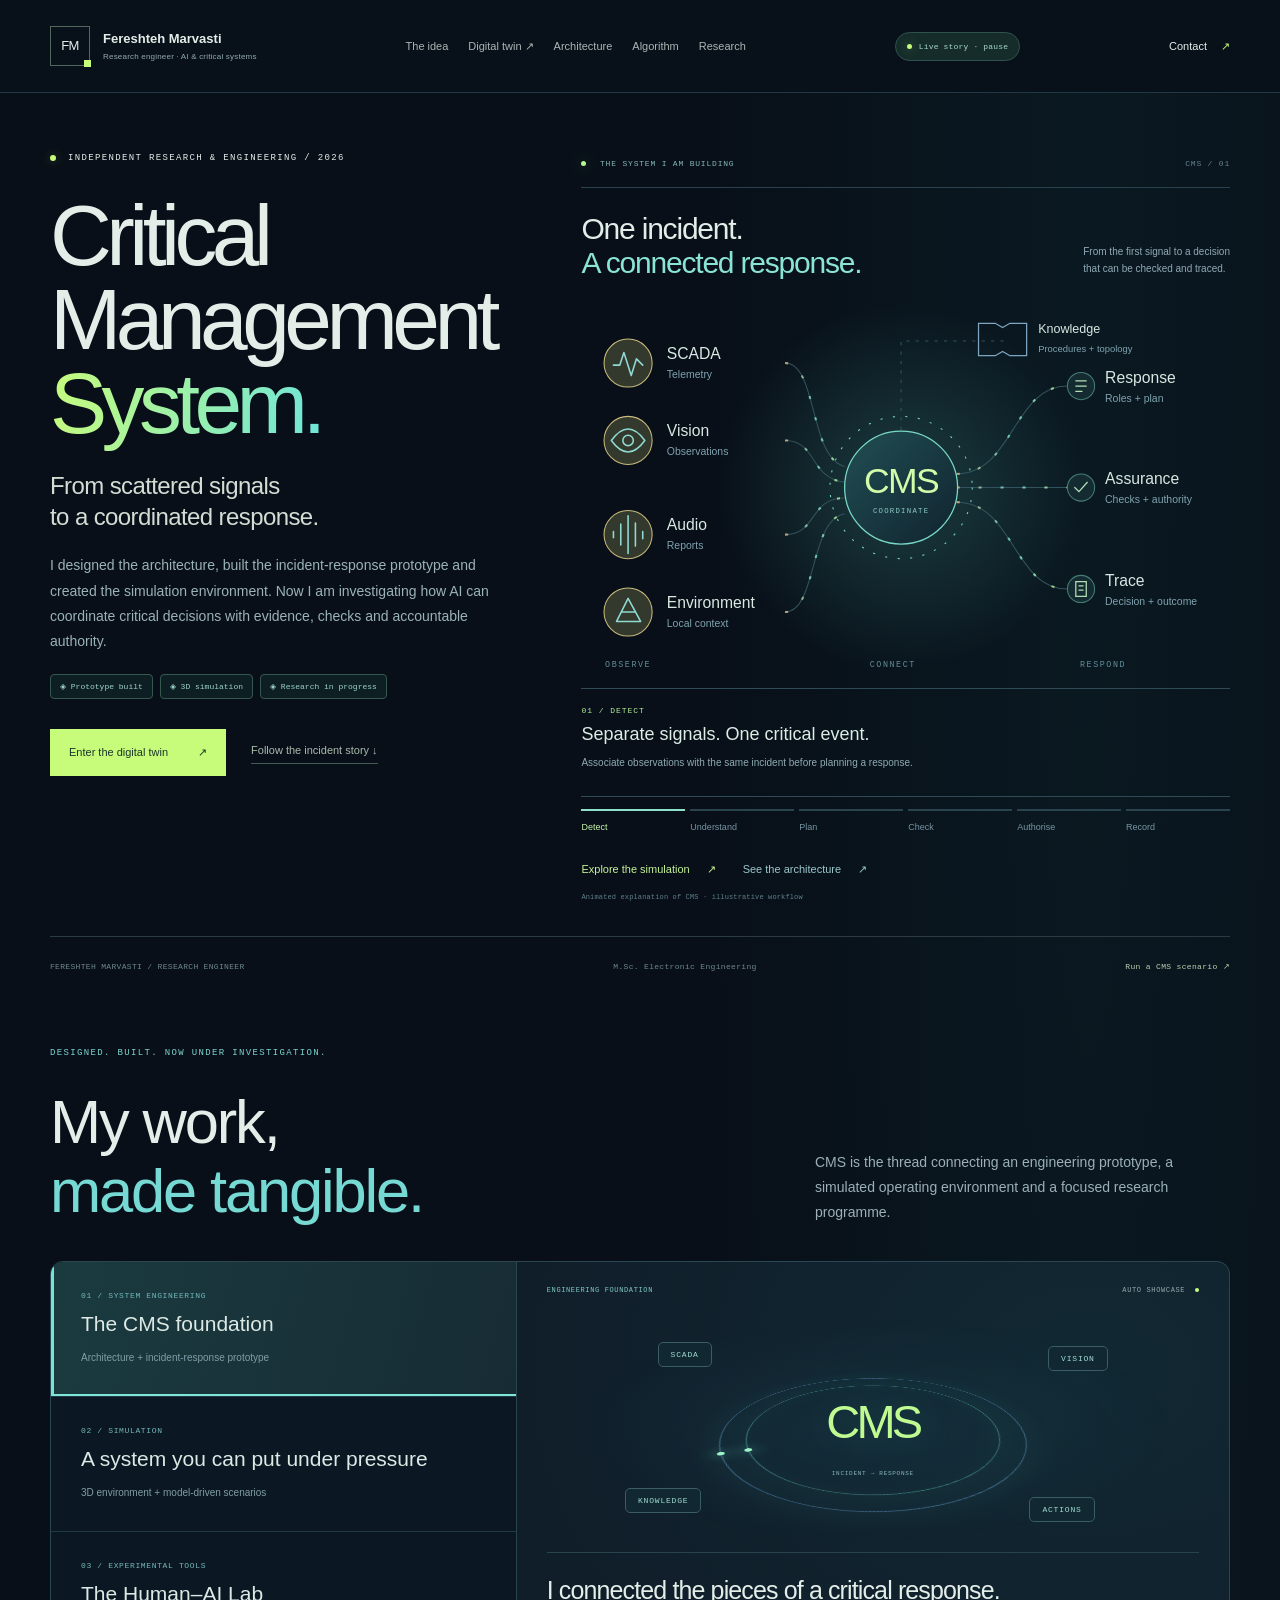
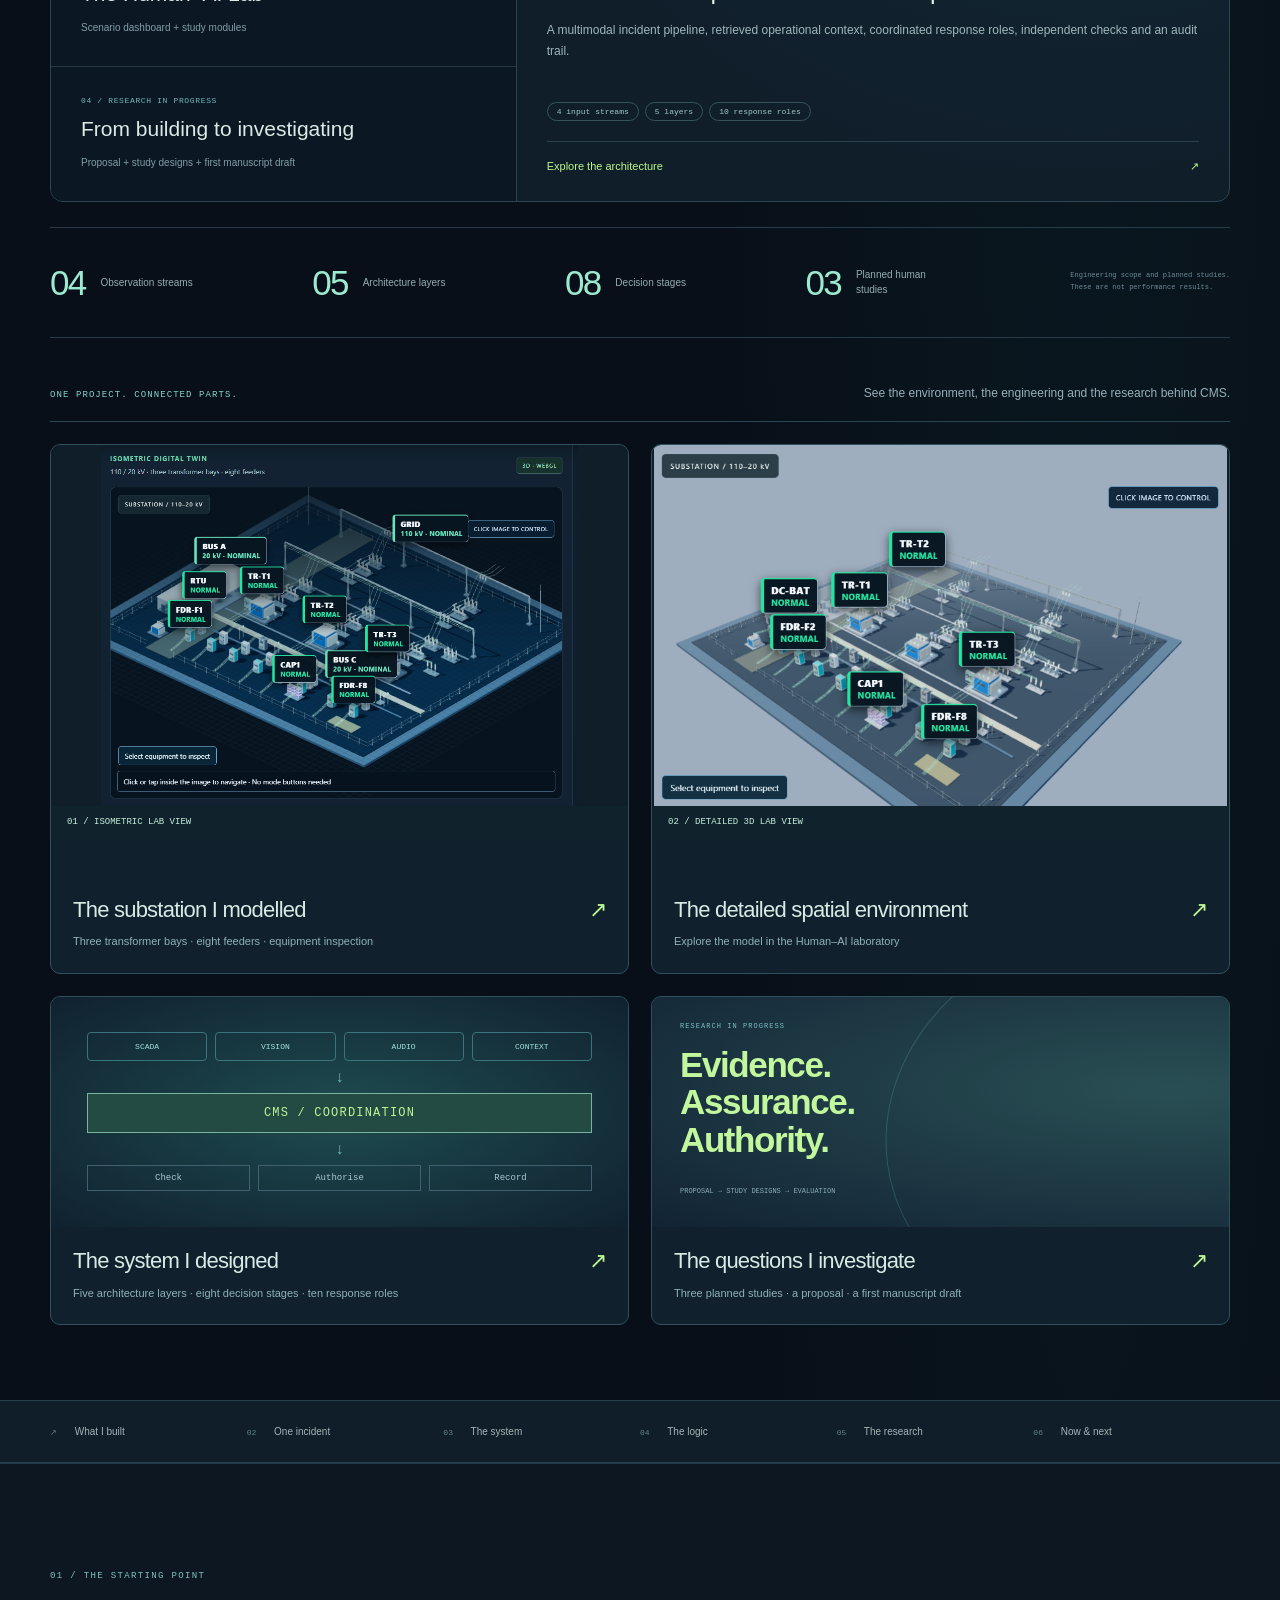
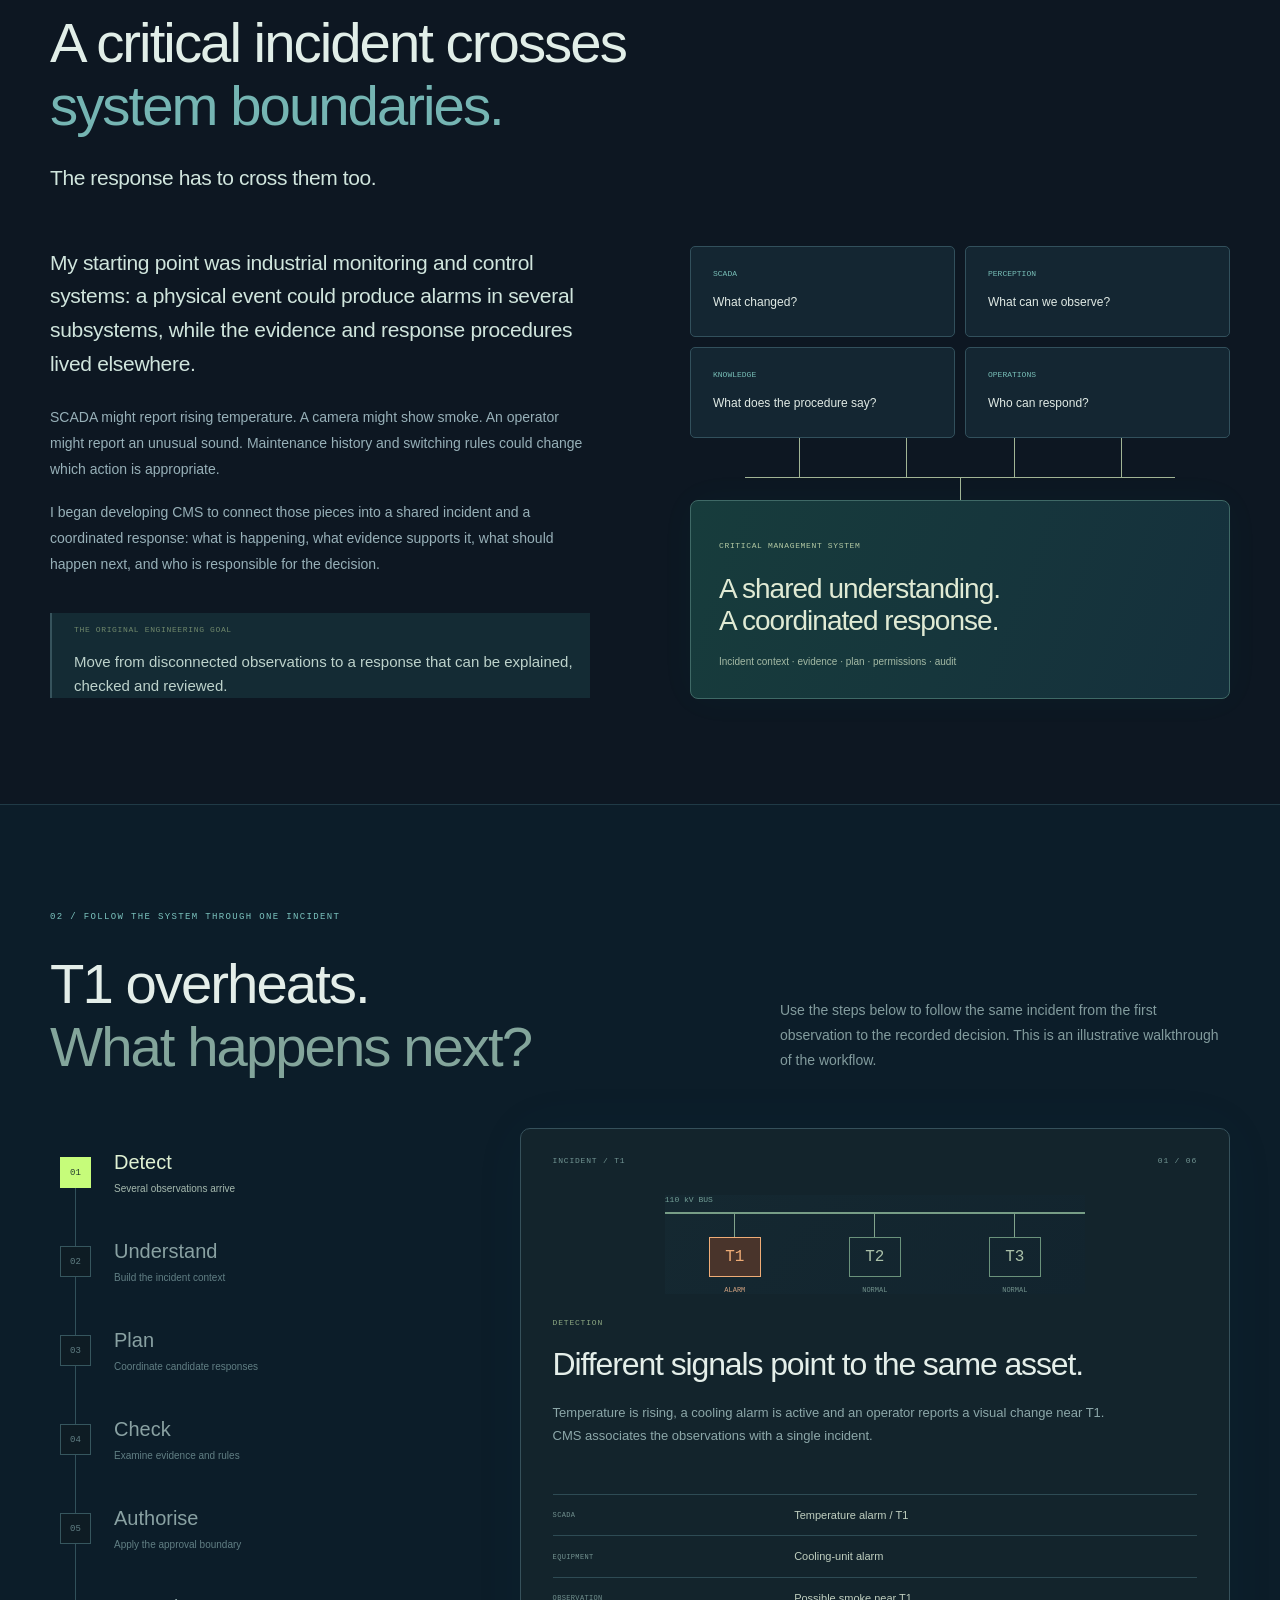
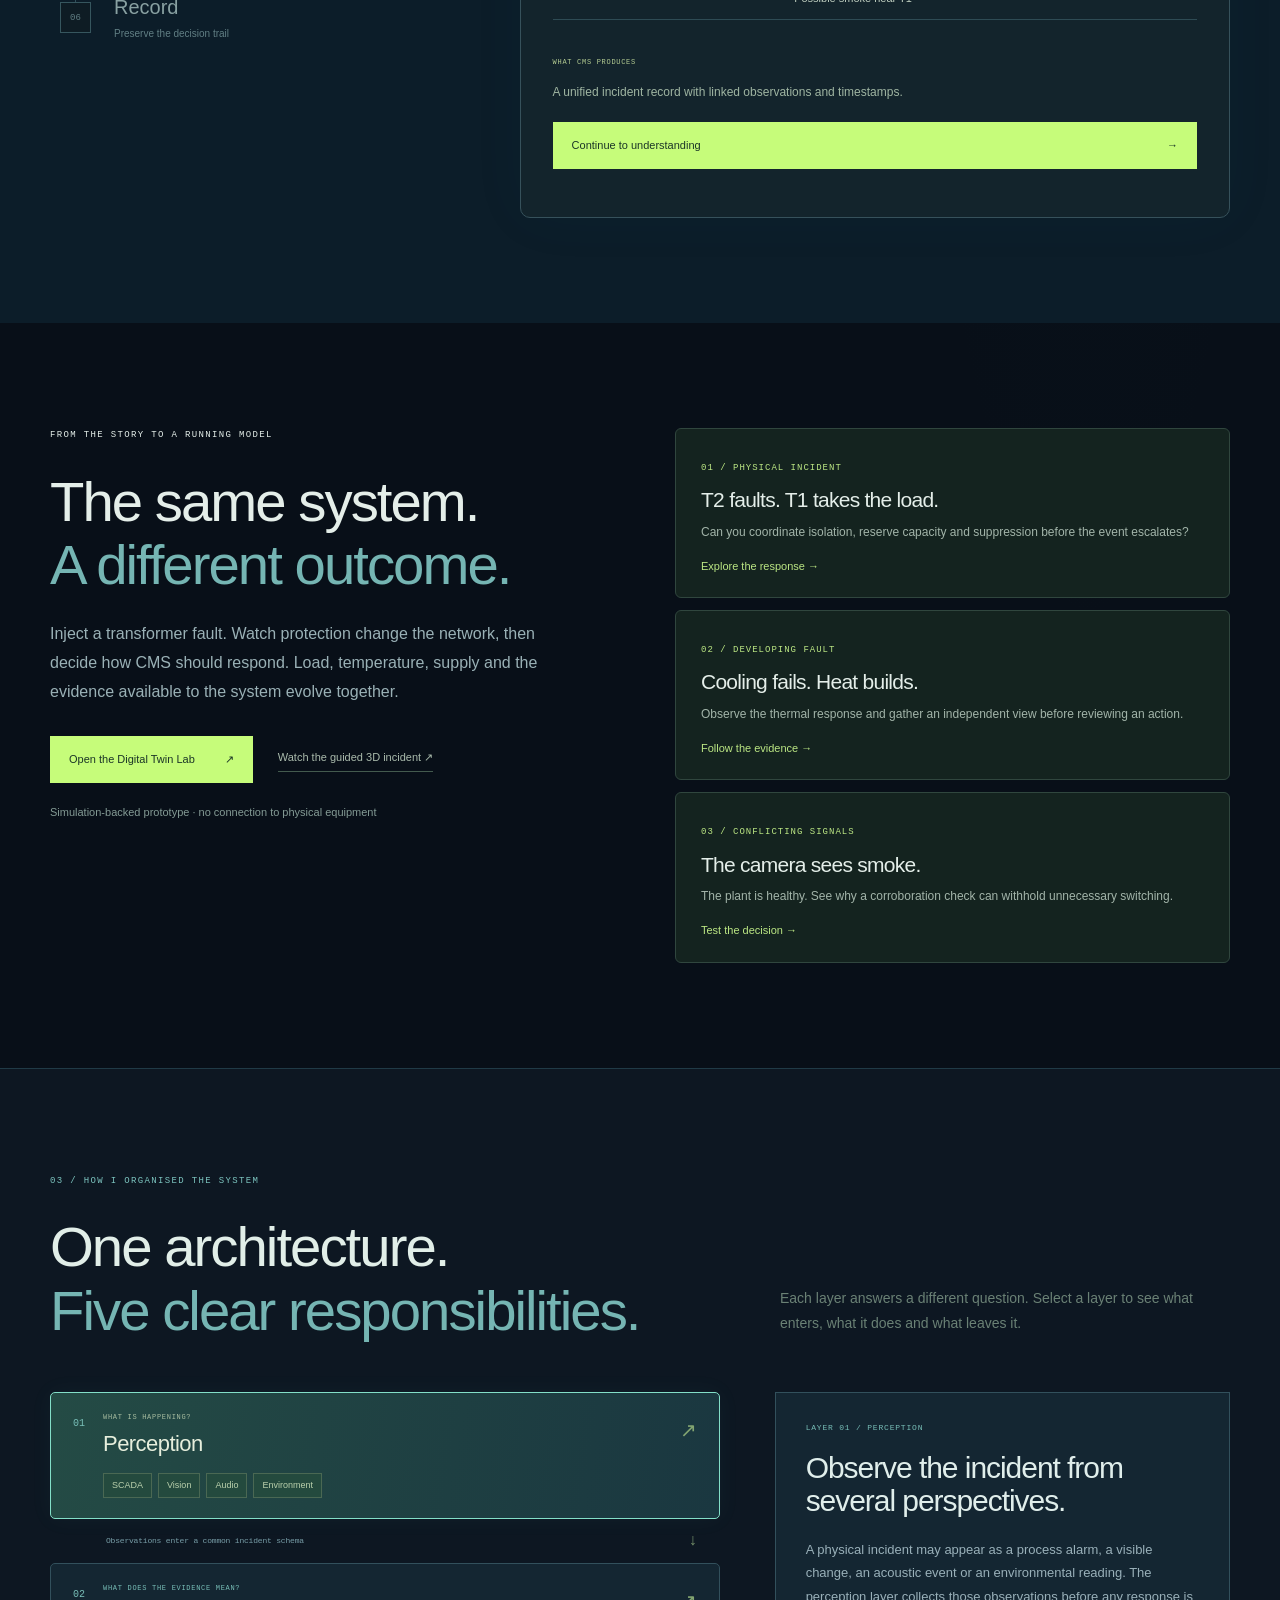
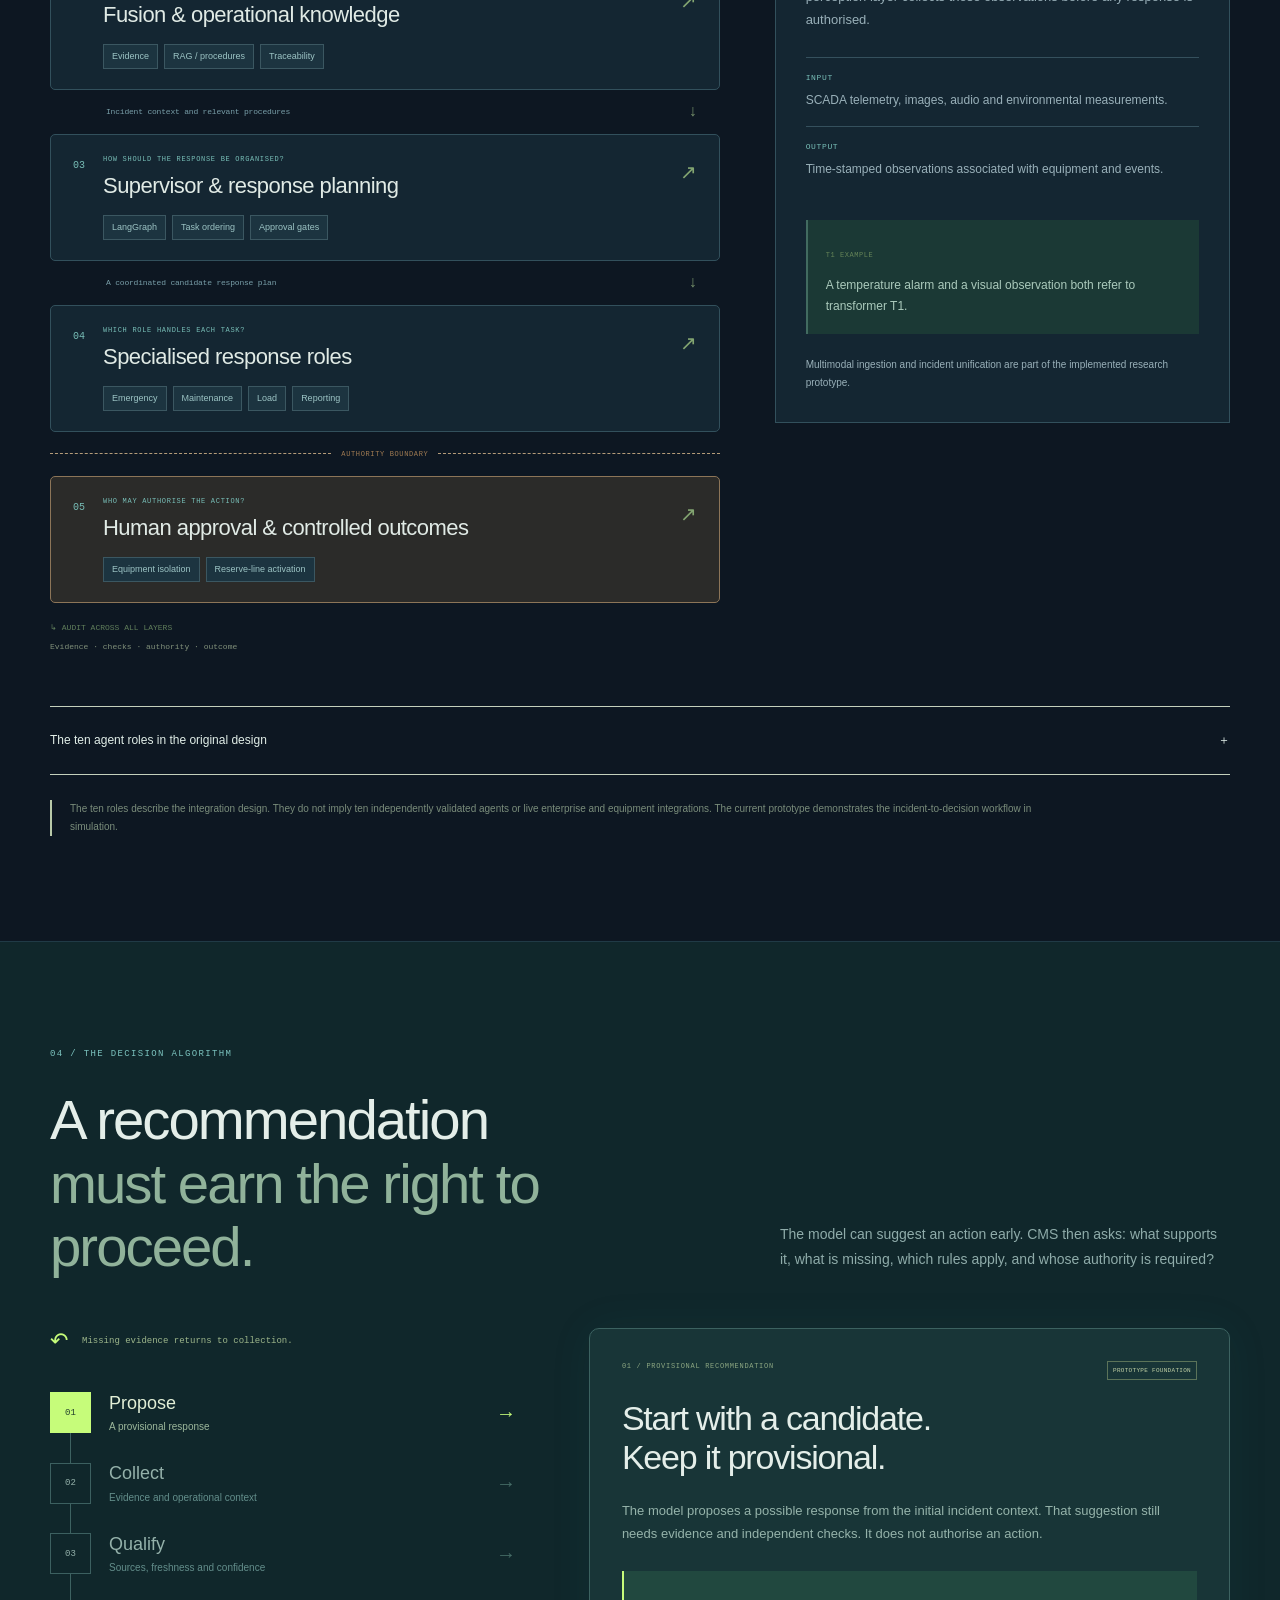
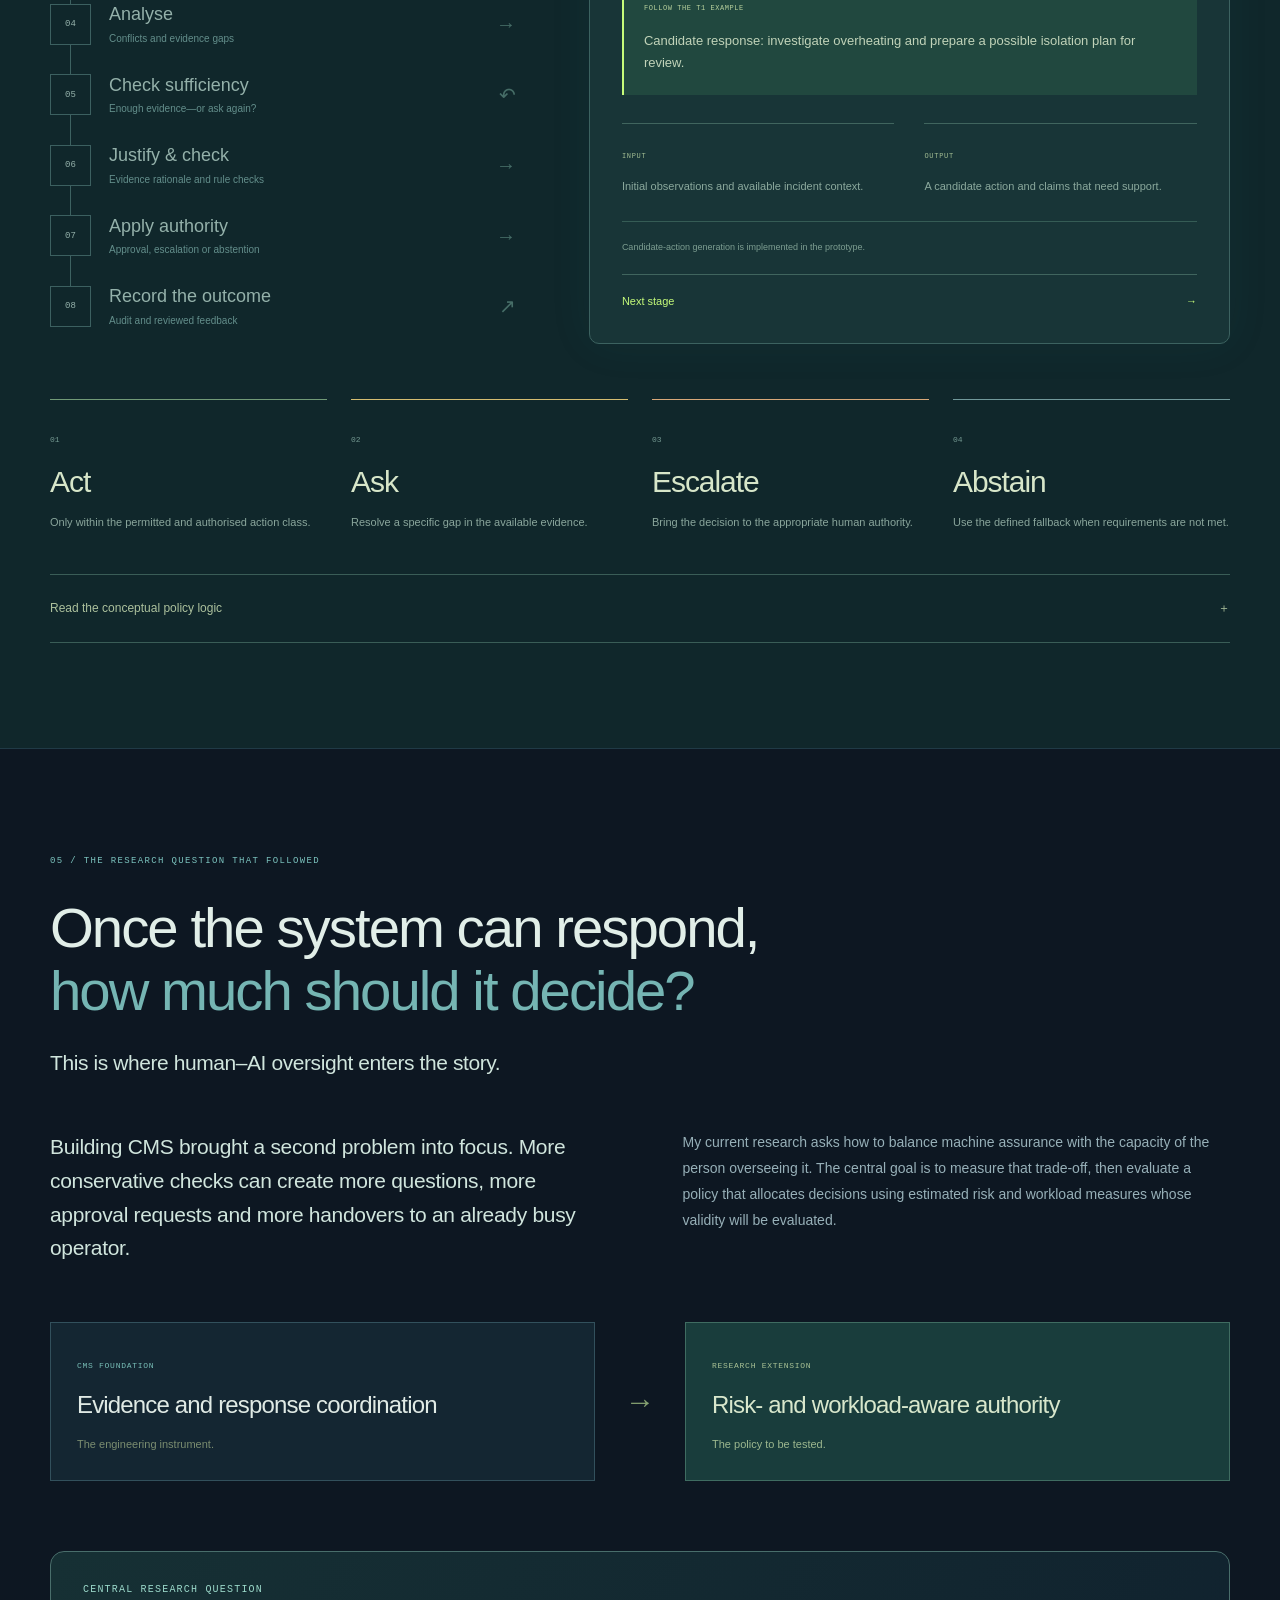
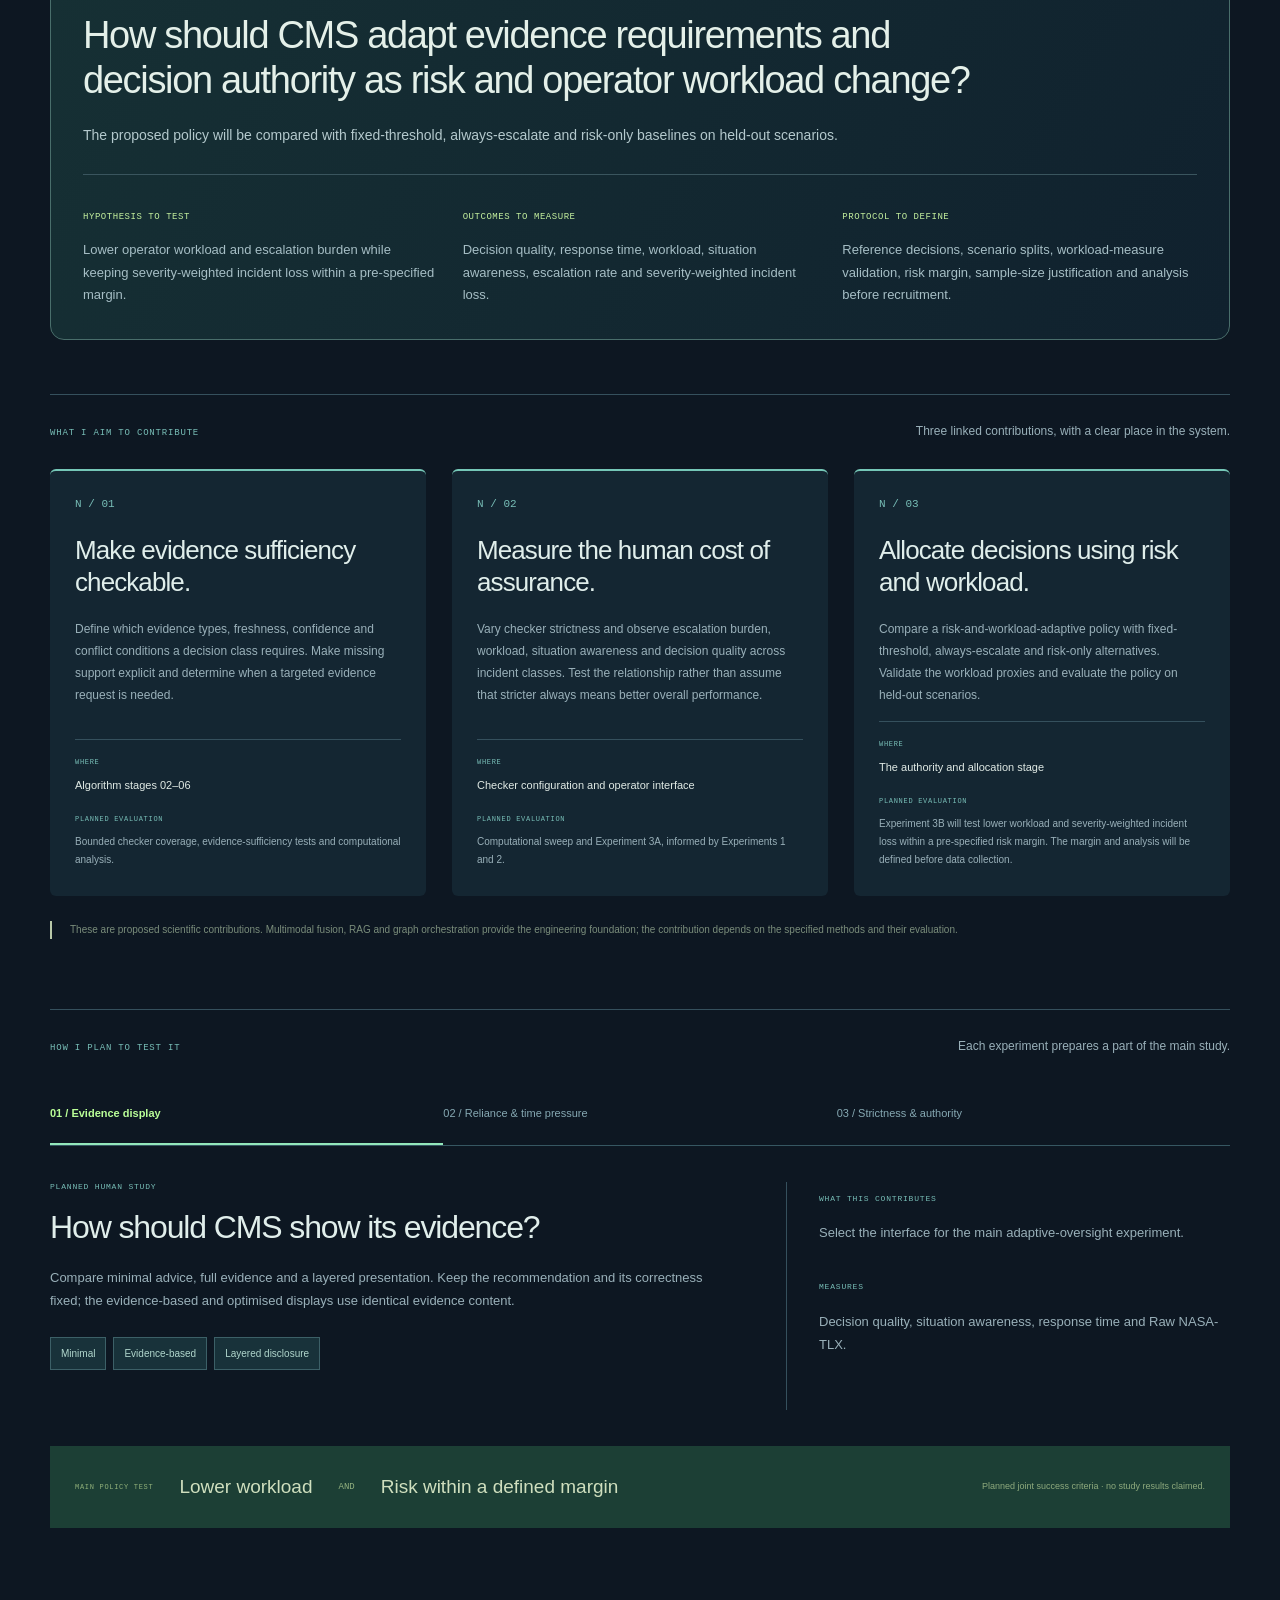
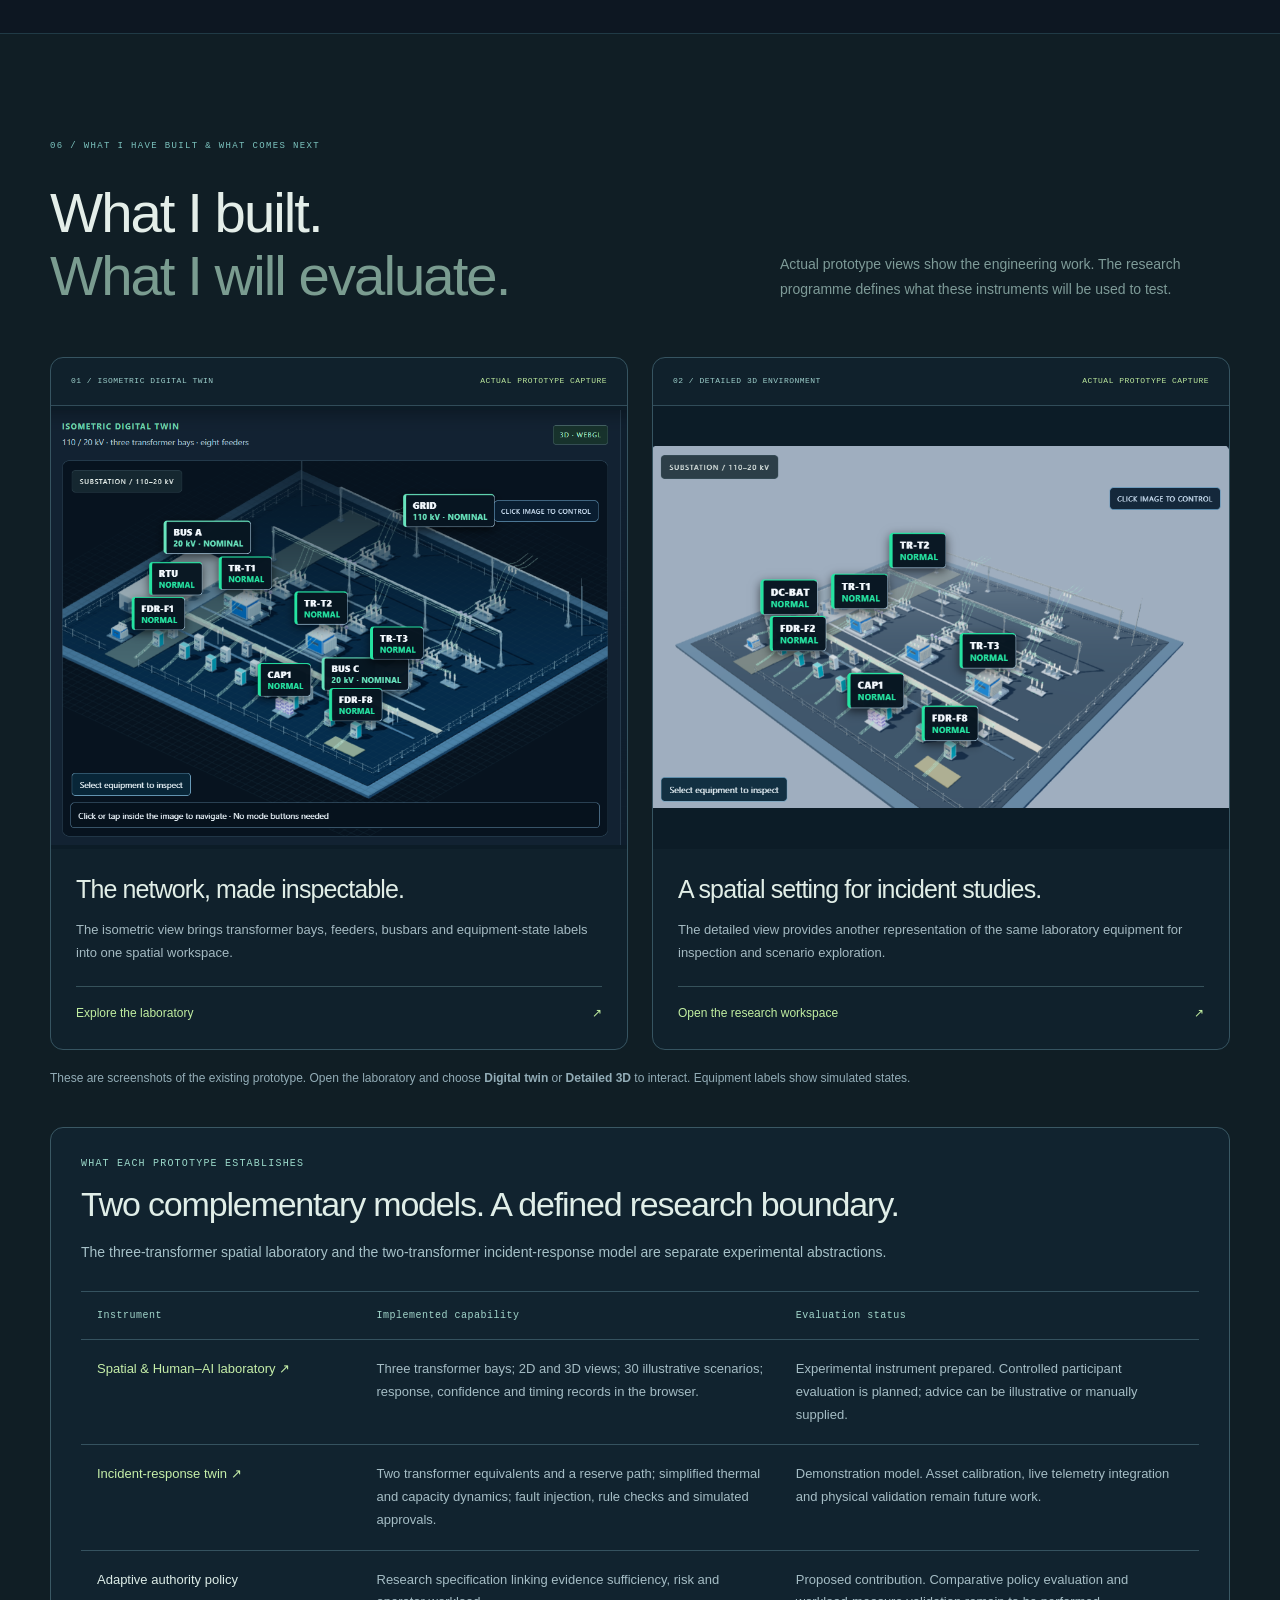
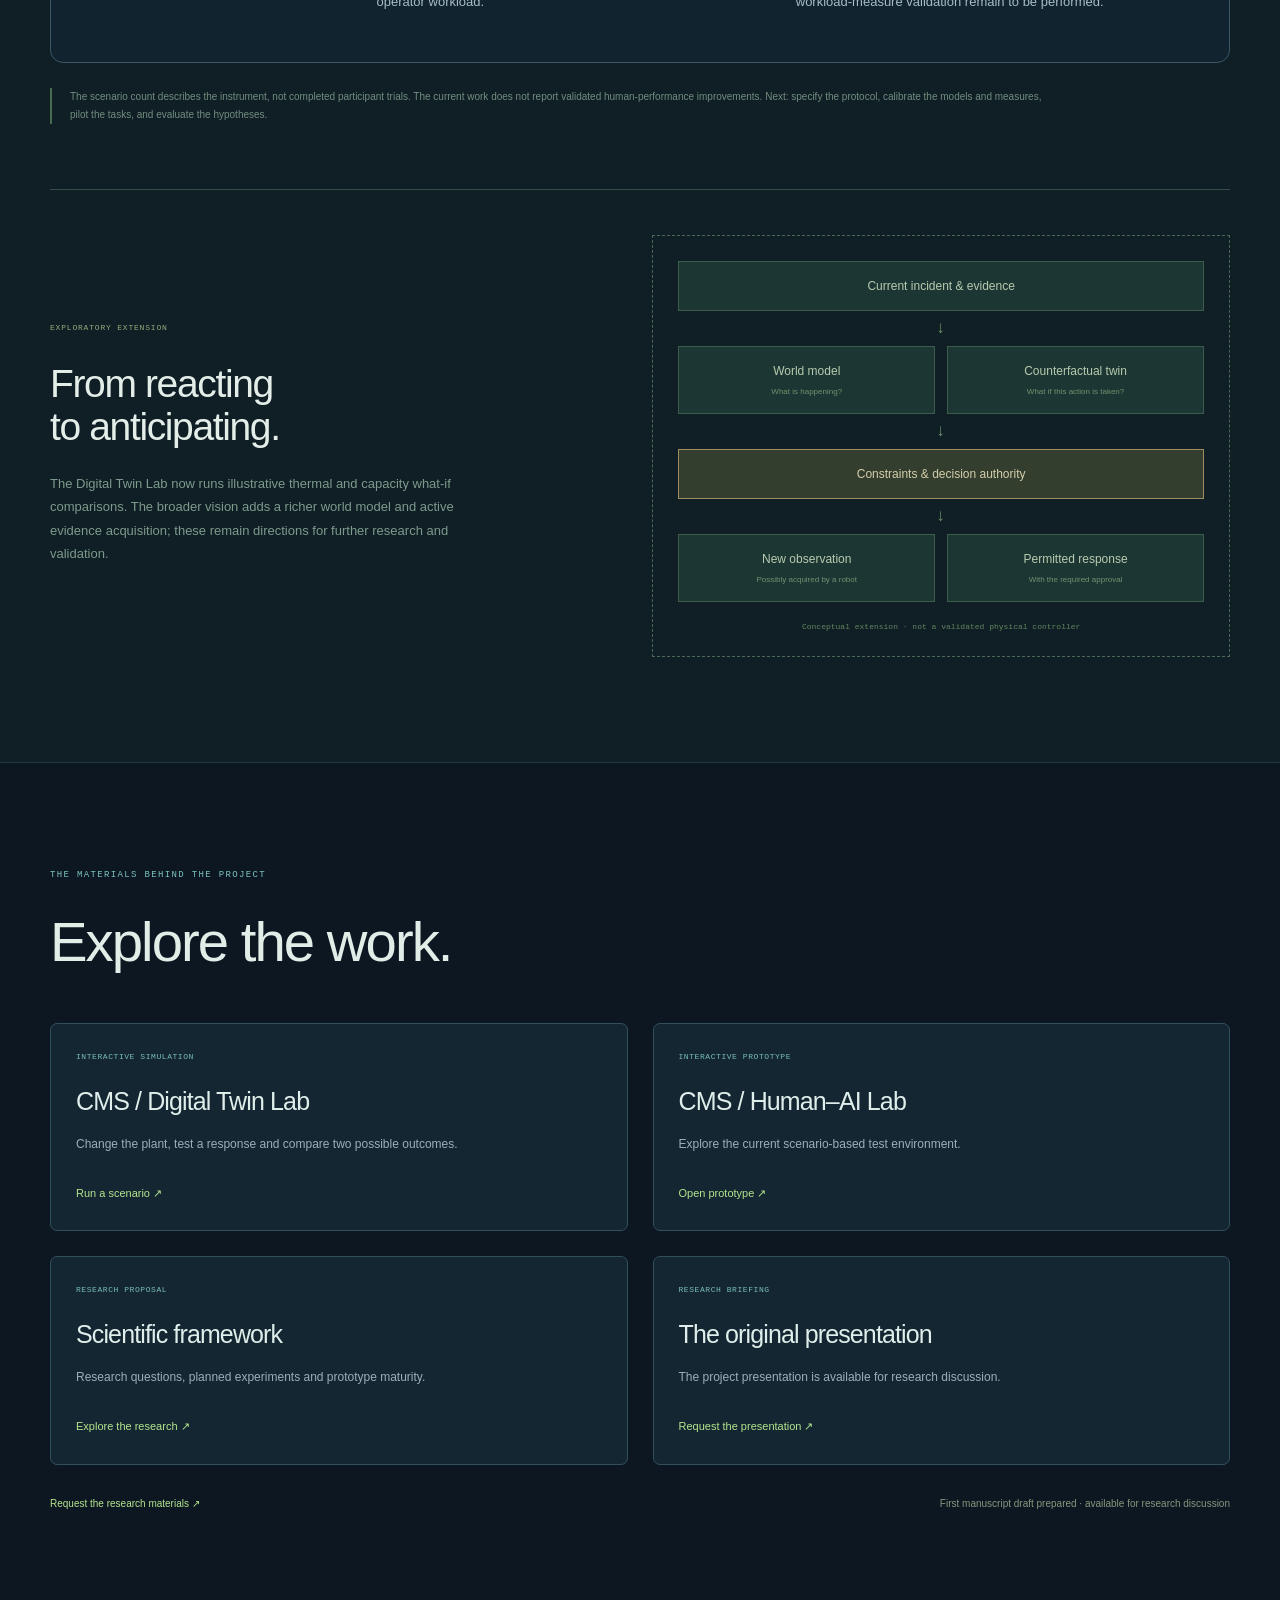
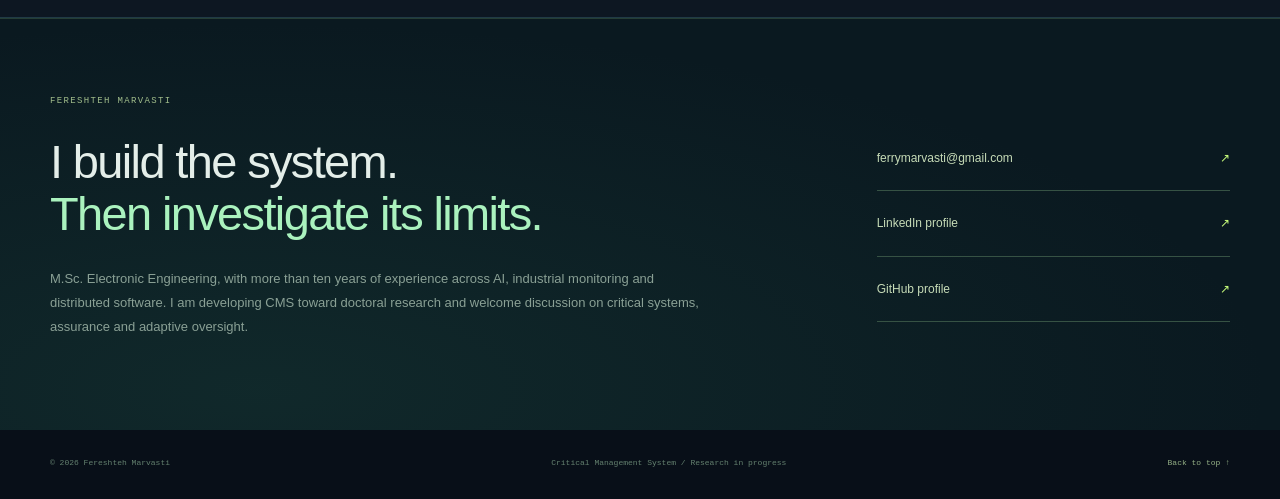
==== commit 4da4ceed: "Show supplied prototype screenshots and clarify research question, model scope and planned evaluatio" ====
--- a/index.html
+++ b/index.html
@@ -1,4 +1,4 @@
-<!doctype html><html lang="en"><head><meta charset="utf-8"><meta name="viewport" content="width=device-width,initial-scale=1"><meta name="robots" content="noindex,nofollow"><meta name="theme-color" content="#0b1218"><meta name="description" content="Fereshteh Marvasti's Critical Management System: a research journey from multimodal incident detection and coordinated response to evidence-aware decision authority."><title>Critical Management System — Fereshteh Marvasti</title><link rel="stylesheet" href="styles.css"><link rel="stylesheet" href="presentation.css"><script src="story.js" defer></script><script src="twin-camera.js" defer></script><script src="twin-fallback.js" defer></script><script src="twin-engine.js" defer></script><script src="presentation.js" defer></script></head><body><a class="skip" href="#origin">Skip to the project story</a><div class="reading-progress" aria-hidden="true"><span id="readingProgress"></span></div>
+<!doctype html><html lang="en"><head><meta charset="utf-8"><meta name="viewport" content="width=device-width,initial-scale=1"><meta name="robots" content="index,follow"><meta name="theme-color" content="#0b1218"><meta name="description" content="Fereshteh Marvasti's Critical Management System: a research journey from multimodal incident detection and coordinated response to evidence-aware decision authority."><title>Critical Management System — Fereshteh Marvasti</title><link rel="canonical" href="https://fereshtehsmarvasti.github.io/"><meta property="og:type" content="website"><meta property="og:title" content="Fereshteh Marvasti — Critical Management System"><meta property="og:description" content="Research and engineering portfolio: critical incident coordination, simulation and planned human–AI studies."><meta property="og:url" content="https://fereshtehsmarvasti.github.io/"><meta property="og:image" content="https://fereshtehsmarvasti.github.io/assets/substation-isometric.png"><meta property="og:image:alt" content="The three-transformer substation research prototype built by Fereshteh Marvasti"><link rel="stylesheet" href="styles.css"><link rel="stylesheet" href="presentation.css"><link rel="stylesheet" href="academic.css"><script src="story.js" defer></script><script src="twin-camera.js" defer></script><script src="twin-fallback.js" defer></script><script src="twin-engine.js" defer></script><script src="presentation.js" defer></script></head><body><a class="skip" href="#origin">Skip to the project story</a><div class="reading-progress" aria-hidden="true"><span id="readingProgress"></span></div>
 <header class="header"><a class="identity" href="#top"><span class="monogram">FM<span></span></span><span>Fereshteh Marvasti<small>Research engineer · AI & critical systems</small></span></a><nav aria-label="Main navigation"><a href="#origin">The idea</a><a href="twin/">Digital twin ↗</a><a href="#architecture">Architecture</a><a href="#algorithm">Algorithm</a><a href="#research">Research</a></nav><button id="storyMotion" class="motion-button" aria-pressed="true"><span></span> Live story · pause</button><a class="header-contact" href="#contact">Contact <span>↗</span></a></header>
 <main id="top"><section class="hero shell"><div class="hero-top"><div><p class="eyebrow"><span class="live-dot"></span> INDEPENDENT RESEARCH & ENGINEERING / 2026</p><h1>Critical<br>Management<br><span>System.</span></h1><p class="hero-description">From scattered signals<br>to a coordinated response.</p><p class="hero-text">I designed the architecture, built the incident-response prototype and created the simulation environment. Now I am investigating how AI can coordinate critical decisions with evidence, checks and accountable authority.</p><div class="hero-deliverables"><span>◈ Prototype built</span><span>◈ 3D simulation</span><span>◈ Research in progress</span></div><div class="hero-actions"><a class="button lime" href="twin/">Enter the digital twin <span>↗</span></a><a class="quiet-link" href="#incident">Follow the incident story ↓</a></div></div><div class="hero-system project-hero" data-phase="0">
 <div class="project-hero-top"><span><i></i> THE SYSTEM I AM BUILDING</span><span>CMS / 01</span></div>
@@ -28,7 +28,7 @@
 </div>
 <div class="hero-bottom"><span>FERESHTEH MARVASTI / RESEARCH ENGINEER</span><span>M.Sc. Electronic Engineering</span><a href="twin/">Run a CMS scenario ↗</a></div></section>
 <section id="built" class="section shell built-section"><div class="built-heading"><div><p class="eyebrow">DESIGNED. BUILT. NOW UNDER INVESTIGATION.</p><h2>My work,<br><span>made tangible.</span></h2></div><p>CMS is the thread connecting an engineering prototype, a simulated operating environment and a focused research programme.</p></div><div class="work-stage"><div class="work-rail"><button data-work="0" class="active" aria-pressed="true"><span>01 / SYSTEM ENGINEERING</span><b>The CMS foundation</b><small>Architecture + incident-response prototype</small></button><button data-work="1" aria-pressed="false"><span>02 / SIMULATION</span><b>A system you can put under pressure</b><small>3D environment + model-driven scenarios</small></button><button data-work="2" aria-pressed="false"><span>03 / EXPERIMENTAL TOOLS</span><b>The Human–AI Lab</b><small>Scenario dashboard + study modules</small></button><button data-work="3" aria-pressed="false"><span>04 / RESEARCH IN PROGRESS</span><b>From building to investigating</b><small>Proposal + study designs + first manuscript draft</small></button></div><div class="work-detail"><div class="work-detail-top"><span id="workLabel">ENGINEERING FOUNDATION</span><span>AUTO SHOWCASE <i></i></span></div><div class="work-visual" id="workVisual"><div data-work-visual="0" class="work-visual-panel"><div class="system-orbit"><div class="orbit-ring"></div><div class="orbit-ring second"></div><b>CMS<small>INCIDENT → RESPONSE</small></b><span class="satellite s1">SCADA</span><span class="satellite s2">VISION</span><span class="satellite s3">KNOWLEDGE</span><span class="satellite s4">ACTIONS</span></div></div><div data-work-visual="1" class="work-visual-panel" hidden><div id="showcaseTwin"></div><span class="preview-label">AUTOMATIC DEMO · SIMULATED APPROVALS</span></div><div data-work-visual="2" class="work-visual-panel" hidden><div class="mini-lab"><div class="mini-lab-bar"><i></i> CMS / HUMAN–AI LAB <span>SCENARIO WORKSPACE</span></div><div class="mini-lab-body"><div class="mini-alarm">T1 / TEMPERATURE ALARM<span>Incident evidence</span><i></i><i></i><i></i><i></i></div><div class="mini-decisions"><div><b>Operator response</b><span>Decision · confidence · time</span><i></i></div><div><b>AI recommendation</b><span>Evidence · rationale · checks</span><i></i></div></div></div><div class="mini-lab-tabs"><span>Evidence display</span><span>Reliance</span><span>Adaptive oversight</span></div></div></div><div data-work-visual="3" class="work-visual-panel" hidden><div class="research-stack"><div><span>01 / EVIDENCE</span><b>When is the evidence sufficient?</b></div><div><span>02 / ASSURANCE</span><b>What does a stricter check cost?</b></div><div><span>03 / AUTHORITY</span><b>When should AI ask or abstain?</b></div><small>PROPOSAL → EXPERIMENTS → EVALUATION</small></div></div></div><h3 id="workTitle">I connected the pieces of a critical response.</h3><p id="workDescription">A multimodal incident pipeline, retrieved operational context, coordinated response roles, independent checks and an audit trail.</p><div id="workTags" class="work-tags"><span>4 input streams</span><span>5 layers</span><span>10 response roles</span></div><a id="workLink" href="#architecture">Explore the architecture <span>↗</span></a></div></div><div class="build-strip"><div><b>04</b><span>Observation streams</span></div><div><b>05</b><span>Architecture layers</span></div><div><b>08</b><span>Decision stages</span></div><div><b>03</b><span>Planned human studies</span></div><p>Engineering scope and planned studies.<br>These are not performance results.</p></div></section>
-<section class="project-windows shell" aria-label="Explore the project components"><div class="project-window-heading"><span>ONE PROJECT. CONNECTED PARTS.</span><p>See the environment, the engineering and the research behind CMS.</p></div><div class="project-window-grid"><a class="project-window twin-window" href="twin/"><div class="window-image"><img src="assets/substation-preview.svg" width="1353" height="929" alt="The modelled substation and its control building" loading="lazy"><span>01 / SIMULATED ENVIRONMENT</span></div><div><h3>Inside the Digital Twin Lab <span>↗</span></h3><p>Control room · transformer bays · evolving fault scenarios</p></div></a><a class="project-window lab-window" href="lab.html"><div class="window-image"><img src="assets/lab-preview.svg" alt="Illustrative preview of the Human–AI Lab workflow" loading="lazy"><span>02 / EXPERIMENTAL WORKSPACE</span></div><div><h3>The Human–AI Lab <span>↗</span></h3><p>Evidence · recommendations · recorded operator decisions</p></div></a><a class="project-window logic-window" href="#architecture"><div class="window-drawing" aria-hidden="true"><span>SCADA</span><span>VISION</span><span>AUDIO</span><span>CONTEXT</span><b>↓</b><strong>CMS / COORDINATION</strong><b>↓</b><em>Check</em><em>Authorise</em><em>Record</em></div><div><h3>The system I designed <span>↗</span></h3><p>Five architecture layers · eight decision stages · ten response roles</p></div></a><a class="project-window research-window" href="#research"><div class="window-research" aria-hidden="true"><span>RESEARCH IN PROGRESS</span><strong>Evidence.<br>Assurance.<br>Authority.</strong><small>PROPOSAL → STUDY DESIGNS → EVALUATION</small></div><div><h3>The questions I investigate <span>↗</span></h3><p>Three planned studies · a proposal · a first manuscript draft</p></div></a></div></section><div class="chapter-index"><div class="shell"><a href="#built"><span>↗</span> What I built</a><a href="#incident"><span>02</span> One incident</a><a href="#architecture"><span>03</span> The system</a><a href="#algorithm"><span>04</span> The logic</a><a href="#research"><span>05</span> The research</a><a href="#progress"><span>06</span> Now & next</a></div></div>
+<section class="project-windows shell" aria-label="Explore the project components"><div class="project-window-heading"><span>ONE PROJECT. CONNECTED PARTS.</span><p>See the environment, the engineering and the research behind CMS.</p></div><div class="project-window-grid"><a class="project-window twin-window" href="lab.html"><div class="window-image"><img src="assets/substation-isometric.png" width="948" height="717" alt="Actual isometric prototype screenshot: three transformer bays, eight feeders and simulated equipment labels" loading="lazy"><span>01 / ISOMETRIC LAB VIEW</span></div><div><h3>The substation I modelled <span>↗</span></h3><p>Three transformer bays · eight feeders · equipment inspection</p></div></a><a class="project-window lab-window" href="lab.html"><div class="window-image"><img src="assets/substation-detailed.png" width="892" height="561" alt="Actual detailed 3D prototype screenshot showing the three-transformer substation and equipment inspection labels" loading="lazy"><span>02 / DETAILED 3D LAB VIEW</span></div><div><h3>The detailed spatial environment <span>↗</span></h3><p>Explore the model in the Human–AI laboratory</p></div></a><a class="project-window logic-window" href="#architecture"><div class="window-drawing" aria-hidden="true"><span>SCADA</span><span>VISION</span><span>AUDIO</span><span>CONTEXT</span><b>↓</b><strong>CMS / COORDINATION</strong><b>↓</b><em>Check</em><em>Authorise</em><em>Record</em></div><div><h3>The system I designed <span>↗</span></h3><p>Five architecture layers · eight decision stages · ten response roles</p></div></a><a class="project-window research-window" href="#research"><div class="window-research" aria-hidden="true"><span>RESEARCH IN PROGRESS</span><strong>Evidence.<br>Assurance.<br>Authority.</strong><small>PROPOSAL → STUDY DESIGNS → EVALUATION</small></div><div><h3>The questions I investigate <span>↗</span></h3><p>Three planned studies · a proposal · a first manuscript draft</p></div></a></div></section><div class="chapter-index"><div class="shell"><a href="#built"><span>↗</span> What I built</a><a href="#incident"><span>02</span> One incident</a><a href="#architecture"><span>03</span> The system</a><a href="#algorithm"><span>04</span> The logic</a><a href="#research"><span>05</span> The research</a><a href="#progress"><span>06</span> Now & next</a></div></div>
 
 <section id="origin" class="section shell"><div class="section-heading"><p class="eyebrow">01 / THE STARTING POINT</p><h2>A critical incident crosses<br><span>system boundaries.</span></h2><p class="section-intro">The response has to cross them too.</p></div><div class="origin-layout"><div><p class="body-lead">My starting point was industrial monitoring and control systems: a physical event could produce alarms in several subsystems, while the evidence and response procedures lived elsewhere.</p><p>SCADA might report rising temperature. A camera might show smoke. An operator might report an unusual sound. Maintenance history and switching rules could change which action is appropriate.</p><p>I began developing CMS to connect those pieces into a shared incident and a coordinated response: what is happening, what evidence supports it, what should happen next, and who is responsible for the decision.</p><div class="origin-note"><span>THE ORIGINAL ENGINEERING GOAL</span><p>Move from disconnected observations to a response that can be explained, checked and reviewed.</p></div></div><div class="boundary-diagram" aria-label="Four separate systems connected into one incident"><div class="boundary-sources"><div><span>SCADA</span><b>What changed?</b></div><div><span>PERCEPTION</span><b>What can we observe?</b></div><div><span>KNOWLEDGE</span><b>What does the procedure say?</b></div><div><span>OPERATIONS</span><b>Who can respond?</b></div></div><div class="boundary-join" aria-hidden="true"><i></i><i></i><i></i><i></i></div><div class="boundary-core"><span>CRITICAL MANAGEMENT SYSTEM</span><h3>A shared understanding.<br>A coordinated response.</h3><p>Incident context · evidence · plan · permissions · audit</p></div></div></div></section>
 
@@ -51,16 +51,21 @@
     else if human authority is required:
         route = HUMAN_REVIEW(evidence, candidate, checks)
     else:
-        route = ALLOCATE_USING_VALIDATED_POLICY
+        route = APPLY_PREDEFINED_AUTHORITY_POLICY
 
     audit(evidence, candidate, checks, route)
     stop when a final route is determined</code></pre><p>Conceptual research logic. Calibrated risk, adaptive sufficiency and runtime workload estimation remain research tasks. A rule check establishes admissibility only against the constraints represented in its encoding.</p></details></div></section>
 
-<section id="research" class="section shell research-section"><div class="section-heading"><p class="eyebrow">05 / THE RESEARCH QUESTION THAT FOLLOWED</p><h2>Once the system can respond,<br><span>how much should it decide?</span></h2><p class="section-intro">This is where human–AI oversight enters the story.</p></div><div class="research-intro"><p class="body-lead">Building CMS brought a second problem into focus. More conservative checks can create more questions, more approval requests and more handovers to an already busy operator.</p><p>My current research asks how to balance machine assurance with the capacity of the person overseeing it. The central goal is to measure that trade-off, then evaluate a policy that allocates decisions using estimated risk and validated workload proxies.</p></div><div class="research-bridge"><div><span>CMS FOUNDATION</span><h3>Evidence and response coordination</h3><p>The engineering instrument.</p></div><span class="bridge-arrow" aria-hidden="true">→</span><div><span>RESEARCH EXTENSION</span><h3>Risk- and workload-aware authority</h3><p>The policy to be tested.</p></div></div>
-<div id="innovation" class="innovation-block"><div class="minor-heading"><span>WHAT I AIM TO CONTRIBUTE</span><p>Three linked contributions, with a clear place in the system.</p></div><div class="innovation-cards"><article><span class="innovation-no">N / 01</span><h3>Make evidence sufficiency checkable.</h3><p>Define which evidence types, freshness, confidence and conflict conditions a decision class requires. Make missing support explicit and determine when a targeted evidence request is needed.</p><div><span>WHERE</span><b>Algorithm stages 02–06</b><span>VALIDATION</span><p>Bounded checker coverage, evidence-sufficiency tests and computational analysis.</p></div></article><article><span class="innovation-no">N / 02</span><h3>Measure the human cost of assurance.</h3><p>Vary checker strictness and observe escalation burden, workload, situation awareness and decision quality across incident classes. Test the relationship rather than assume that stricter always means better overall performance.</p><div><span>WHERE</span><b>Checker configuration and operator interface</b><span>VALIDATION</span><p>Computational sweep and Experiment 3A, informed by Experiments 1 and 2.</p></div></article><article><span class="innovation-no">N / 03</span><h3>Allocate decisions using risk and workload.</h3><p>Compare a risk-and-workload-adaptive policy with fixed-threshold, always-escalate and risk-only alternatives. Validate the workload proxies and evaluate the policy on held-out scenarios.</p><div><span>WHERE</span><b>The authority and allocation stage</b><span>VALIDATION</span><p>Experiment 3B: lower workload and equivalent realised risk within a pre-registered margin.</p></div></article></div><p class="section-note">These are proposed scientific contributions. Multimodal fusion, RAG and graph orchestration provide the engineering foundation; the contribution depends on the specified methods and their evaluation.</p></div>
-<div id="studies" class="studies-block"><div class="minor-heading"><span>HOW I PLAN TO TEST IT</span><p>Each experiment prepares a part of the main study.</p></div><div class="study-switch" role="tablist" aria-label="Research experiments"><button role="tab" id="study0" aria-selected="true" aria-controls="studyPanel" data-study="0">01 / Evidence display</button><button role="tab" id="study1" aria-selected="false" tabindex="-1" aria-controls="studyPanel" data-study="1">02 / Reliance & time pressure</button><button role="tab" id="study2" aria-selected="false" tabindex="-1" aria-controls="studyPanel" data-study="2">03 / Strictness & authority</button></div><div class="study-panel" id="studyPanel" role="tabpanel" aria-labelledby="study0" tabindex="0"><div><span class="panel-kicker">PLANNED HUMAN STUDY</span><h3 id="studyTitle">How should CMS show its evidence?</h3><p id="studyDescription">Compare minimal advice, full evidence and a layered presentation. Keep the recommendation and its correctness fixed; the evidence-based and optimised displays use identical evidence content.</p><div id="studyConditions" class="study-conditions"><span>Minimal</span><span>Evidence-based</span><span>Layered disclosure</span></div></div><div class="study-output"><span>WHAT THIS CONTRIBUTES</span><p id="studyContribution">Select the interface for the main adaptive-oversight experiment.</p><span>MEASURES</span><p id="studyMeasures">Decision quality, situation awareness, response time and Raw NASA-TLX.</p></div></div><div class="success-line"><span>MAIN POLICY TEST</span><b>Lower workload</b><i>AND</i><b>Equivalent realised risk</b><small>Both tests must succeed.</small></div></div></section>
+<section id="research" class="section shell research-section"><div class="section-heading"><p class="eyebrow">05 / THE RESEARCH QUESTION THAT FOLLOWED</p><h2>Once the system can respond,<br><span>how much should it decide?</span></h2><p class="section-intro">This is where human–AI oversight enters the story.</p></div><div class="research-intro"><p class="body-lead">Building CMS brought a second problem into focus. More conservative checks can create more questions, more approval requests and more handovers to an already busy operator.</p><p>My current research asks how to balance machine assurance with the capacity of the person overseeing it. The central goal is to measure that trade-off, then evaluate a policy that allocates decisions using estimated risk and workload measures whose validity will be evaluated.</p></div><div class="research-bridge"><div><span>CMS FOUNDATION</span><h3>Evidence and response coordination</h3><p>The engineering instrument.</p></div><span class="bridge-arrow" aria-hidden="true">→</span><div><span>RESEARCH EXTENSION</span><h3>Risk- and workload-aware authority</h3><p>The policy to be tested.</p></div></div>
+<div class="research-question-card"><span class="academic-label">CENTRAL RESEARCH QUESTION</span><h3>How should CMS adapt evidence requirements and decision authority as risk and operator workload change?</h3><p>The proposed policy will be compared with fixed-threshold, always-escalate and risk-only baselines on held-out scenarios.</p><div class="evaluation-grid"><div><span>HYPOTHESIS TO TEST</span><p>Lower operator workload and escalation burden while keeping severity-weighted incident loss within a pre-specified margin.</p></div><div><span>OUTCOMES TO MEASURE</span><p>Decision quality, response time, workload, situation awareness, escalation rate and severity-weighted incident loss.</p></div><div><span>PROTOCOL TO DEFINE</span><p>Reference decisions, scenario splits, workload-measure validation, risk margin, sample-size justification and analysis before recruitment.</p></div></div></div>
+<div id="innovation" class="innovation-block"><div class="minor-heading"><span>WHAT I AIM TO CONTRIBUTE</span><p>Three linked contributions, with a clear place in the system.</p></div><div class="innovation-cards"><article><span class="innovation-no">N / 01</span><h3>Make evidence sufficiency checkable.</h3><p>Define which evidence types, freshness, confidence and conflict conditions a decision class requires. Make missing support explicit and determine when a targeted evidence request is needed.</p><div><span>WHERE</span><b>Algorithm stages 02–06</b><span>PLANNED EVALUATION</span><p>Bounded checker coverage, evidence-sufficiency tests and computational analysis.</p></div></article><article><span class="innovation-no">N / 02</span><h3>Measure the human cost of assurance.</h3><p>Vary checker strictness and observe escalation burden, workload, situation awareness and decision quality across incident classes. Test the relationship rather than assume that stricter always means better overall performance.</p><div><span>WHERE</span><b>Checker configuration and operator interface</b><span>PLANNED EVALUATION</span><p>Computational sweep and Experiment 3A, informed by Experiments 1 and 2.</p></div></article><article><span class="innovation-no">N / 03</span><h3>Allocate decisions using risk and workload.</h3><p>Compare a risk-and-workload-adaptive policy with fixed-threshold, always-escalate and risk-only alternatives. Validate the workload proxies and evaluate the policy on held-out scenarios.</p><div><span>WHERE</span><b>The authority and allocation stage</b><span>PLANNED EVALUATION</span><p>Experiment 3B will test lower workload and severity-weighted incident loss within a pre-specified risk margin. The margin and analysis will be defined before data collection.</p></div></article></div><p class="section-note">These are proposed scientific contributions. Multimodal fusion, RAG and graph orchestration provide the engineering foundation; the contribution depends on the specified methods and their evaluation.</p></div>
+<div id="studies" class="studies-block"><div class="minor-heading"><span>HOW I PLAN TO TEST IT</span><p>Each experiment prepares a part of the main study.</p></div><div class="study-switch" role="tablist" aria-label="Research experiments"><button role="tab" id="study0" aria-selected="true" aria-controls="studyPanel" data-study="0">01 / Evidence display</button><button role="tab" id="study1" aria-selected="false" tabindex="-1" aria-controls="studyPanel" data-study="1">02 / Reliance & time pressure</button><button role="tab" id="study2" aria-selected="false" tabindex="-1" aria-controls="studyPanel" data-study="2">03 / Strictness & authority</button></div><div class="study-panel" id="studyPanel" role="tabpanel" aria-labelledby="study0" tabindex="0"><div><span class="panel-kicker">PLANNED HUMAN STUDY</span><h3 id="studyTitle">How should CMS show its evidence?</h3><p id="studyDescription">Compare minimal advice, full evidence and a layered presentation. Keep the recommendation and its correctness fixed; the evidence-based and optimised displays use identical evidence content.</p><div id="studyConditions" class="study-conditions"><span>Minimal</span><span>Evidence-based</span><span>Layered disclosure</span></div></div><div class="study-output"><span>WHAT THIS CONTRIBUTES</span><p id="studyContribution">Select the interface for the main adaptive-oversight experiment.</p><span>MEASURES</span><p id="studyMeasures">Decision quality, situation awareness, response time and Raw NASA-TLX.</p></div></div><div class="success-line"><span>MAIN POLICY TEST</span><b>Lower workload</b><i>AND</i><b>Risk within a defined margin</b><small>Planned joint success criteria · no study results claimed.</small></div></div></section>
 
-<section id="progress" class="section progress-section"><div class="shell"><div class="section-heading heading-row"><div><p class="eyebrow">06 / WHAT I HAVE BUILT & WHAT COMES NEXT</p><h2>From a working prototype<br><span>to an experimental instrument.</span></h2></div><p>The prototype establishes the workflow. The next stage is rigorous evaluation of the decision process and its effects on people.</p></div><div class="progress-layout"><figure class="prototype-figure"><div class="figure-bar"><span>EXISTING CMS RESEARCH ENVIRONMENT</span><span>SIMULATED SUBSTATION</span></div><img src="assets/substation-preview.svg" width="1353" height="929" alt="Original schematic illustration of a simulated substation" loading="lazy"><figcaption>Illustrative schematic of the simulated substation. Open the lab to explore the environment and evolving scenario states.</figcaption><a href="twin/" class="prototype-link">Run the stateful 3D simulation <span>↗</span></a></figure><div class="project-status"><article><span class="status built">BUILT / PREPARED</span><h3>The CMS foundation</h3><p>Requirements and architecture; multimodal incident processing; operational retrieval; candidate actions with explanations; independent rule checks; approval gates and an audit trace.</p></article><article><span class="status current">CURRENT DEVELOPMENT</span><h3>The experimental environment</h3><p>A baseline comparison and three study modules, 30 illustrative scenarios, response and confidence recording, time-pressure settings, local records and descriptive analysis. Database-backed storage and measurement coding are being developed.</p></article><article><span class="status future">NEXT SCIENTIFIC STEP</span><h3>Controlled evaluation</h3><p>Refine the protocols and reference judgments, validate workload proxies, complete ethics and pilot preparation, and test the hypotheses with participants.</p></article></div></div><p class="section-note">The scenario count describes the instrument, not completed participant trials. The current materials report no systematic human-subject evaluation or validated performance improvement. AI entries in the retained dashboard may be manual or illustrative.</p><div class="future-directions"><div><span>EXPLORATORY EXTENSION</span><h3>From reacting<br>to anticipating.</h3><p>The Digital Twin Lab now runs illustrative thermal and capacity what-if comparisons. The broader vision adds a richer world model and active evidence acquisition; these remain directions for further research and validation.</p></div><div class="future-diagram" aria-label="Conceptual future extension"><div class="future-node">Current incident & evidence</div><span>↓</span><div class="future-row"><div>World model<small>What is happening?</small></div><div>Counterfactual twin<small>What if this action is taken?</small></div></div><span>↓</span><div class="future-node future-gate">Constraints & decision authority</div><span>↓</span><div class="future-row"><div>New observation<small>Possibly acquired by a robot</small></div><div>Permitted response<small>With the required approval</small></div></div><p>Conceptual extension · not a validated physical controller</p></div></div></div></section>
+<section id="progress" class="section progress-section"><div class="shell"><div class="section-heading heading-row"><div><p class="eyebrow">06 / WHAT I HAVE BUILT & WHAT COMES NEXT</p><h2>What I built.<br><span>What I will evaluate.</span></h2></div><p>Actual prototype views show the engineering work. The research programme defines what these instruments will be used to test.</p></div><div class="prototype-gallery" aria-label="Actual screenshots from the substation research prototype">
+<figure class="research-capture"><div class="capture-bar"><span>01 / ISOMETRIC DIGITAL TWIN</span><span>ACTUAL PROTOTYPE CAPTURE</span></div><a class="capture-image" href="lab.html" aria-label="Open the Human–AI Lab to explore the isometric substation"><img src="assets/substation-isometric.png" width="948" height="717" alt="Isometric substation laboratory: three transformer bays, eight feeders, busbars and simulated equipment states" loading="lazy" decoding="async"></a><figcaption><h3>The network, made inspectable.</h3><p>The isometric view brings transformer bays, feeders, busbars and equipment-state labels into one spatial workspace.</p><a href="lab.html">Explore the laboratory <span>↗</span></a></figcaption></figure>
+<figure class="research-capture"><div class="capture-bar"><span>02 / DETAILED 3D ENVIRONMENT</span><span>ACTUAL PROTOTYPE CAPTURE</span></div><a class="capture-image" href="lab.html" aria-label="Open the Human–AI Lab to explore the detailed 3D environment"><img src="assets/substation-detailed.png" width="892" height="561" alt="Detailed 3D substation laboratory showing transformer bays, switchyard geometry and selectable equipment labels" loading="lazy" decoding="async"></a><figcaption><h3>A spatial setting for incident studies.</h3><p>The detailed view provides another representation of the same laboratory equipment for inspection and scenario exploration.</p><a href="lab.html">Open the research workspace <span>↗</span></a></figcaption></figure>
+</div><p class="capture-note">These are screenshots of the existing prototype. Open the laboratory and choose <b>Digital twin</b> or <b>Detailed 3D</b> to interact. Equipment labels show simulated states.</p>
+<div class="prototype-scope"><span class="academic-label">WHAT EACH PROTOTYPE ESTABLISHES</span><h3>Two complementary models. A defined research boundary.</h3><p>The three-transformer spatial laboratory and the two-transformer incident-response model are separate experimental abstractions.</p><div class="scope-table-wrap"><table class="scope-table"><thead><tr><th scope="col">Instrument</th><th scope="col">Implemented capability</th><th scope="col">Evaluation status</th></tr></thead><tbody><tr><th scope="row"><a href="lab.html">Spatial &amp; Human–AI laboratory ↗</a></th><td>Three transformer bays; 2D and 3D views; 30 illustrative scenarios; response, confidence and timing records in the browser.</td><td>Experimental instrument prepared. Controlled participant evaluation is planned; advice can be illustrative or manually supplied.</td></tr><tr><th scope="row"><a href="twin/">Incident-response twin ↗</a></th><td>Two transformer equivalents and a reserve path; simplified thermal and capacity dynamics; fault injection, rule checks and simulated approvals.</td><td>Demonstration model. Asset calibration, live telemetry integration and physical validation remain future work.</td></tr><tr><th scope="row">Adaptive authority policy</th><td>Research specification linking evidence sufficiency, risk and operator workload.</td><td>Proposed contribution. Comparative policy evaluation and workload-measure validation remain to be performed.</td></tr></tbody></table></div></div><p class="section-note">The scenario count describes the instrument, not completed participant trials. The current work does not report validated human-performance improvements. Next: specify the protocol, calibrate the models and measures, pilot the tasks, and evaluate the hypotheses.</p><div class="future-directions"><div><span>EXPLORATORY EXTENSION</span><h3>From reacting<br>to anticipating.</h3><p>The Digital Twin Lab now runs illustrative thermal and capacity what-if comparisons. The broader vision adds a richer world model and active evidence acquisition; these remain directions for further research and validation.</p></div><div class="future-diagram" aria-label="Conceptual future extension"><div class="future-node">Current incident & evidence</div><span>↓</span><div class="future-row"><div>World model<small>What is happening?</small></div><div>Counterfactual twin<small>What if this action is taken?</small></div></div><span>↓</span><div class="future-node future-gate">Constraints & decision authority</div><span>↓</span><div class="future-row"><div>New observation<small>Possibly acquired by a robot</small></div><div>Permitted response<small>With the required approval</small></div></div><p>Conceptual extension · not a validated physical controller</p></div></div></div></section>
 
 <section id="materials" class="section shell materials-section"><div class="section-heading"><p class="eyebrow">THE MATERIALS BEHIND THE PROJECT</p><h2>Explore the work.</h2></div><div class="material-grid"><a href="twin/"><span>INTERACTIVE SIMULATION</span><h3>CMS / Digital Twin Lab</h3><p>Change the plant, test a response and compare two possible outcomes.</p><b>Run a scenario ↗</b></a><a href="lab.html" target="_blank" rel="noopener"><span>INTERACTIVE PROTOTYPE</span><h3>CMS / Human–AI Lab</h3><p>Explore the current scenario-based test environment.</p><b>Open prototype ↗</b></a><a href="#research"><span>RESEARCH PROPOSAL</span><h3>Scientific framework</h3><p>Research questions, planned experiments and prototype maturity.</p><b>Explore the research ↗</b></a><a href="mailto:ferrymarvasti@gmail.com?subject=CMS%20research%20presentation"><span>RESEARCH BRIEFING</span><h3>The original presentation</h3><p>The project presentation is available for research discussion.</p><b>Request the presentation ↗</b></a></div><div class="material-bottom"><a href="mailto:ferrymarvasti@gmail.com?subject=CMS%20research%20presentation">Request the research materials ↗</a><span>First manuscript draft prepared · available for research discussion</span></div></section>
 <section id="contact" class="contact-section"><div class="shell"><div><p class="eyebrow">FERESHTEH MARVASTI</p><h2>I build the system.<br><span>Then investigate its limits.</span></h2><p>M.Sc. Electronic Engineering, with more than ten years of experience across AI, industrial monitoring and distributed software. I am developing CMS toward doctoral research and welcome discussion on critical systems, assurance and adaptive oversight.</p></div><div class="contact-actions"><a href="mailto:ferrymarvasti@gmail.com">ferrymarvasti@gmail.com <span>↗</span></a><a href="https://www.linkedin.com/in/fereshteh-marvasti-0906a5144/" target="_blank" rel="noopener">LinkedIn profile <span>↗</span></a><a href="https://github.com/FereshtehSMarvasti" target="_blank" rel="noopener">GitHub profile <span>↗</span></a></div></div></section></main><footer class="shell"><span>© 2026 Fereshteh Marvasti</span><span>Critical Management System / Research in progress</span><a href="#top">Back to top ↑</a></footer></body></html>
--- a/academic.css
+++ b/academic.css
@@ -0,0 +1,11 @@
+/* Prototype evidence and academic review */
+.project-window .window-image{height:auto;aspect-ratio:1.6;background:#101e29}
+.project-window .window-image img{width:100%;height:100%;object-fit:contain;object-position:center;transform:none!important}
+.project-window .window-image:after{display:none}.project-window .window-image>span{position:static;display:block;padding:10px 16px;background:#10232c;font-size:9px;line-height:1.5}.project-window .window-image{overflow:visible;margin-bottom:36px}
+.academic-label{display:block;font:10px var(--mono);letter-spacing:.12em;color:#9bd9ca;margin-bottom:18px}
+.research-question-card{padding:32px;border:1px solid #496e6b;border-radius:14px;background:linear-gradient(120deg,#163034,#10212e);margin:36px 0 54px}.research-question-card>h3{max-width:920px;font-size:clamp(25px,3vw,38px);line-height:1.2;color:#e4f0e9}.research-question-card>p{color:#b4c9cd;margin:20px 0 26px;font-size:14px;max-width:850px}
+.evaluation-grid{display:grid;grid-template-columns:repeat(3,minmax(0,1fr));gap:25px;border-top:1px solid #3a555e;padding-top:25px}.evaluation-grid span{font:9px var(--mono);color:#c4f09e;letter-spacing:.06em}.evaluation-grid p{font-size:13px;color:#a6bec5;line-height:1.75;margin:12px 0 0}
+.prototype-gallery{display:grid;grid-template-columns:repeat(2,minmax(0,1fr));gap:24px}.research-capture{min-width:0;border:1px solid #365461;border-radius:13px;overflow:hidden;background:#10212c}.capture-bar{display:flex;justify-content:space-between;gap:15px;padding:17px 20px;border-bottom:1px solid #314c59;font:8px var(--mono);letter-spacing:.06em;line-height:1.6;color:#9cceca}.capture-bar>span:last-child{color:#bde99e;text-align:right}.capture-image{display:flex;align-items:center;justify-content:center;aspect-ratio:1.3;background:#0c1c27;overflow:hidden}.capture-image img{width:100%;height:100%;object-fit:contain;object-position:center}.capture-image:focus-visible{outline-offset:-4px}.research-capture figcaption{padding:25px}.research-capture h3{font-size:25px;line-height:1.2;color:#e1eee7}.research-capture figcaption p{font-size:13px;color:#a4bac2;margin:15px 0 22px;line-height:1.75}.research-capture figcaption a{display:flex;justify-content:space-between;gap:20px;font-size:12px;color:#c1eea1;border-top:1px solid #36525b;padding-top:16px}.capture-note{font-size:12px;color:#93adb7;margin:18px 0 38px;max-width:950px;line-height:1.8}
+.prototype-scope{padding:30px;border:1px solid #3a5864;border-radius:13px;background:#11232f;margin:35px 0 25px}.prototype-scope h3{font-size:clamp(24px,3vw,34px);color:#e0eee8}.prototype-scope>p{font-size:14px;color:#a6c1c8;margin:18px 0 26px;max-width:900px}.scope-table-wrap{overflow:auto}.scope-table{width:100%;border-collapse:collapse;text-align:left;font-size:13px;line-height:1.75;min-width:620px}.scope-table th,.scope-table td{padding:18px 16px;border-top:1px solid #35525f;vertical-align:top}.scope-table thead th{font:10px var(--mono);color:#a2d6cb;letter-spacing:.05em}.scope-table tbody th{width:25%;font-weight:500;color:#dcece7}.scope-table td{width:37.5%;color:#a5bdc5}.scope-table a{color:#c6efa9}.prototype-scope .academic-label{margin-bottom:16px}
+@media(max-width:800px){.prototype-gallery{grid-template-columns:1fr}.capture-image{aspect-ratio:auto}.capture-image img{height:auto;max-height:none}.evaluation-grid{grid-template-columns:1fr;gap:22px}.research-question-card{padding:25px}.capture-bar{font-size:8px}.prototype-scope{padding:22px}.scope-table{min-width:0}.scope-table thead{display:none}.scope-table,.scope-table tbody,.scope-table tr,.scope-table th,.scope-table td{display:block;width:100%!important}.scope-table tbody th{padding:22px 0 8px;font-size:16px}.scope-table td{padding:10px 0;border:0}.scope-table td:before{display:block;font:9px var(--mono);color:#9bd6c5;margin-bottom:8px}.scope-table td:nth-child(2):before{content:'IMPLEMENTED CAPABILITY'}.scope-table td:nth-child(3):before{content:'EVALUATION STATUS'}.scope-table tr{padding-bottom:20px}.scope-table tr:last-child{padding-bottom:0}.prototype-scope{margin-top:25px}.project-window .window-image{aspect-ratio:1.5}}
+@media(max-width:480px){.capture-bar{padding:14px;font-size:7px}.research-capture figcaption{padding:20px}.research-capture h3{font-size:23px}.research-question-card{padding:22px}.research-question-card>h3{font-size:25px}.prototype-gallery{gap:20px}}
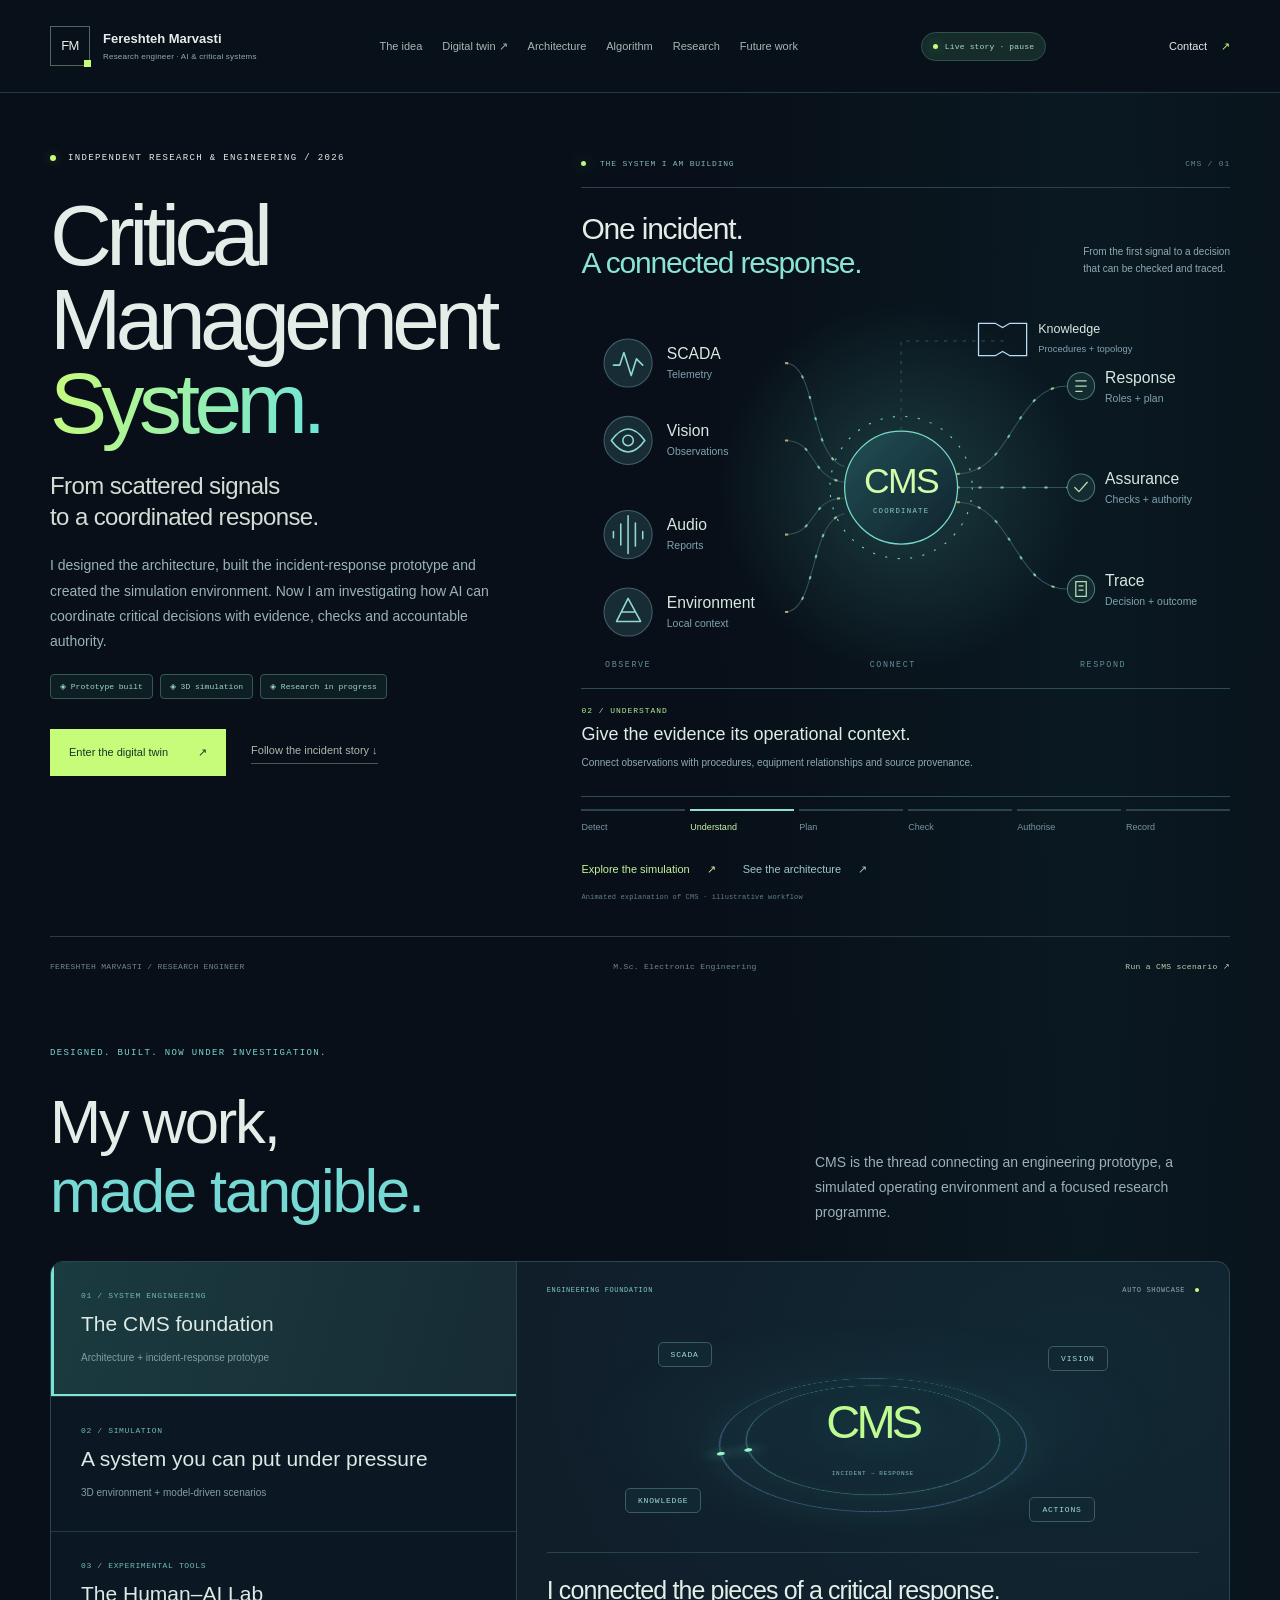
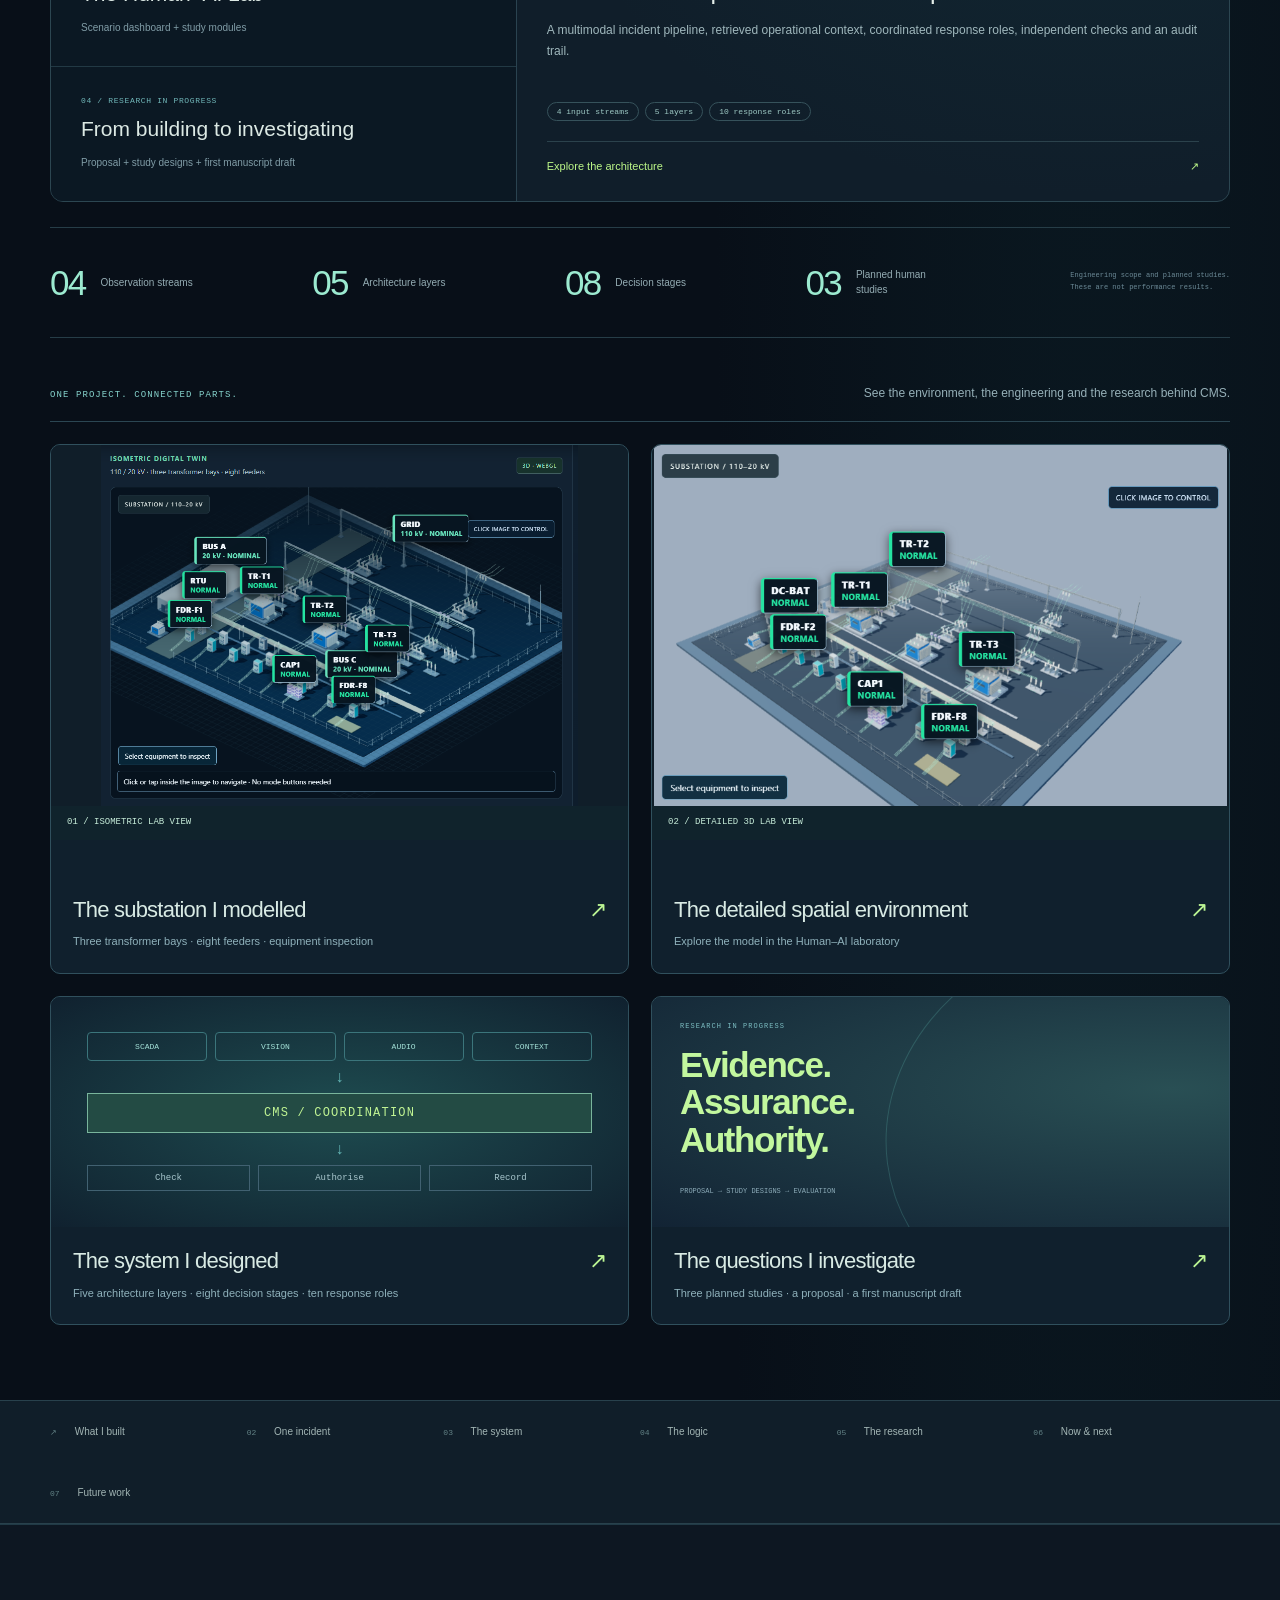
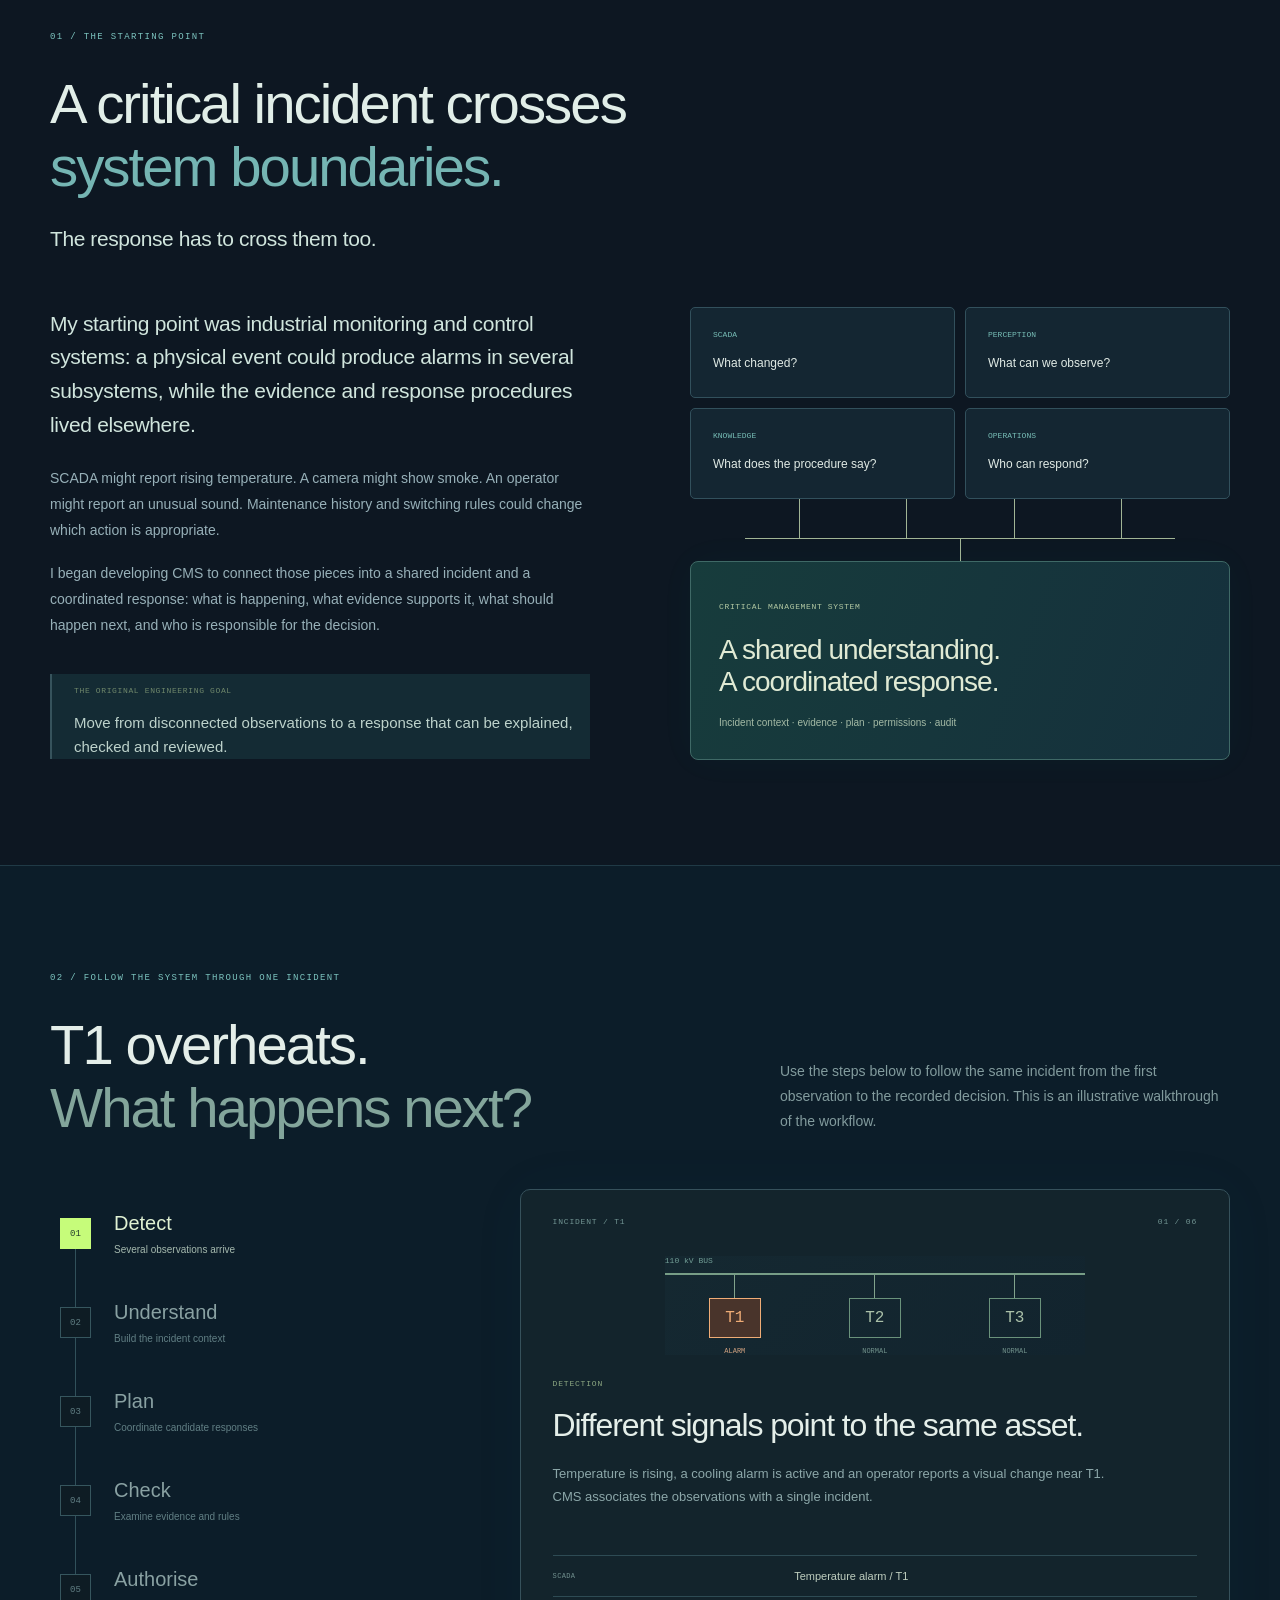
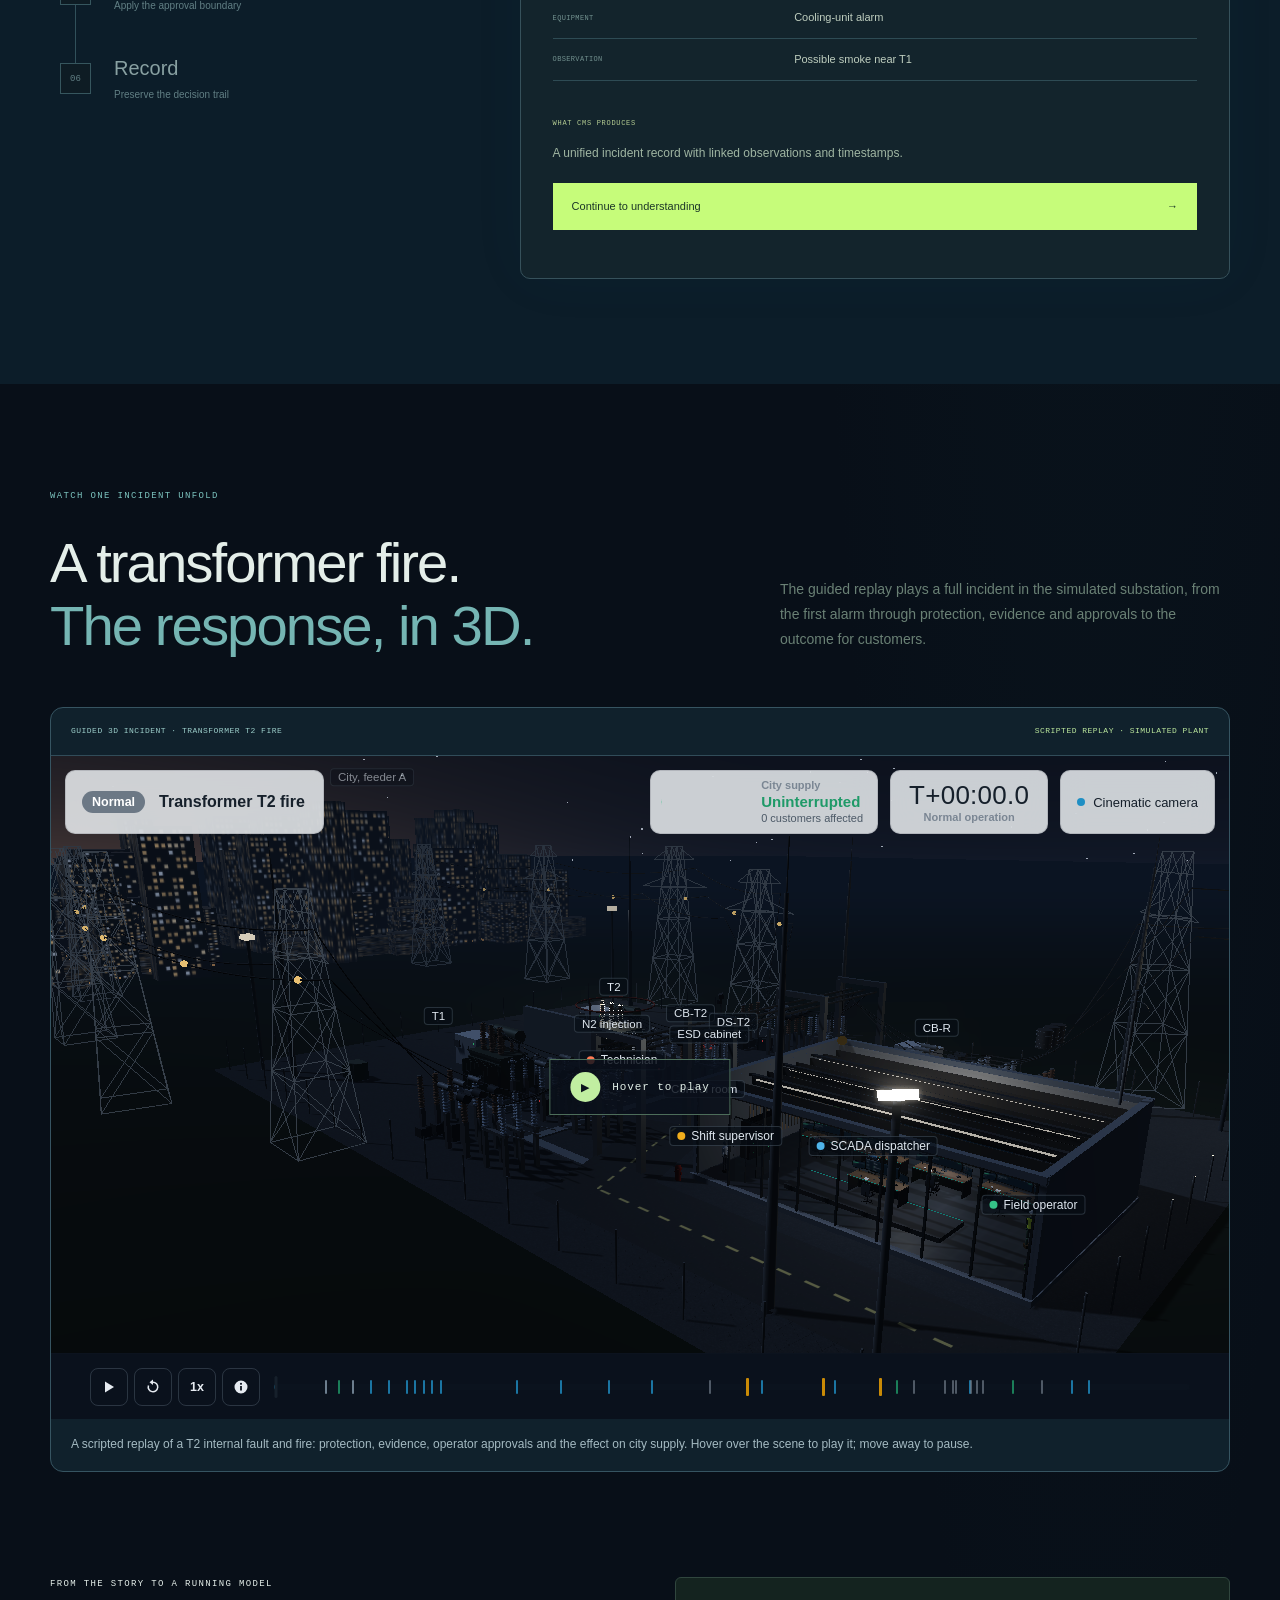
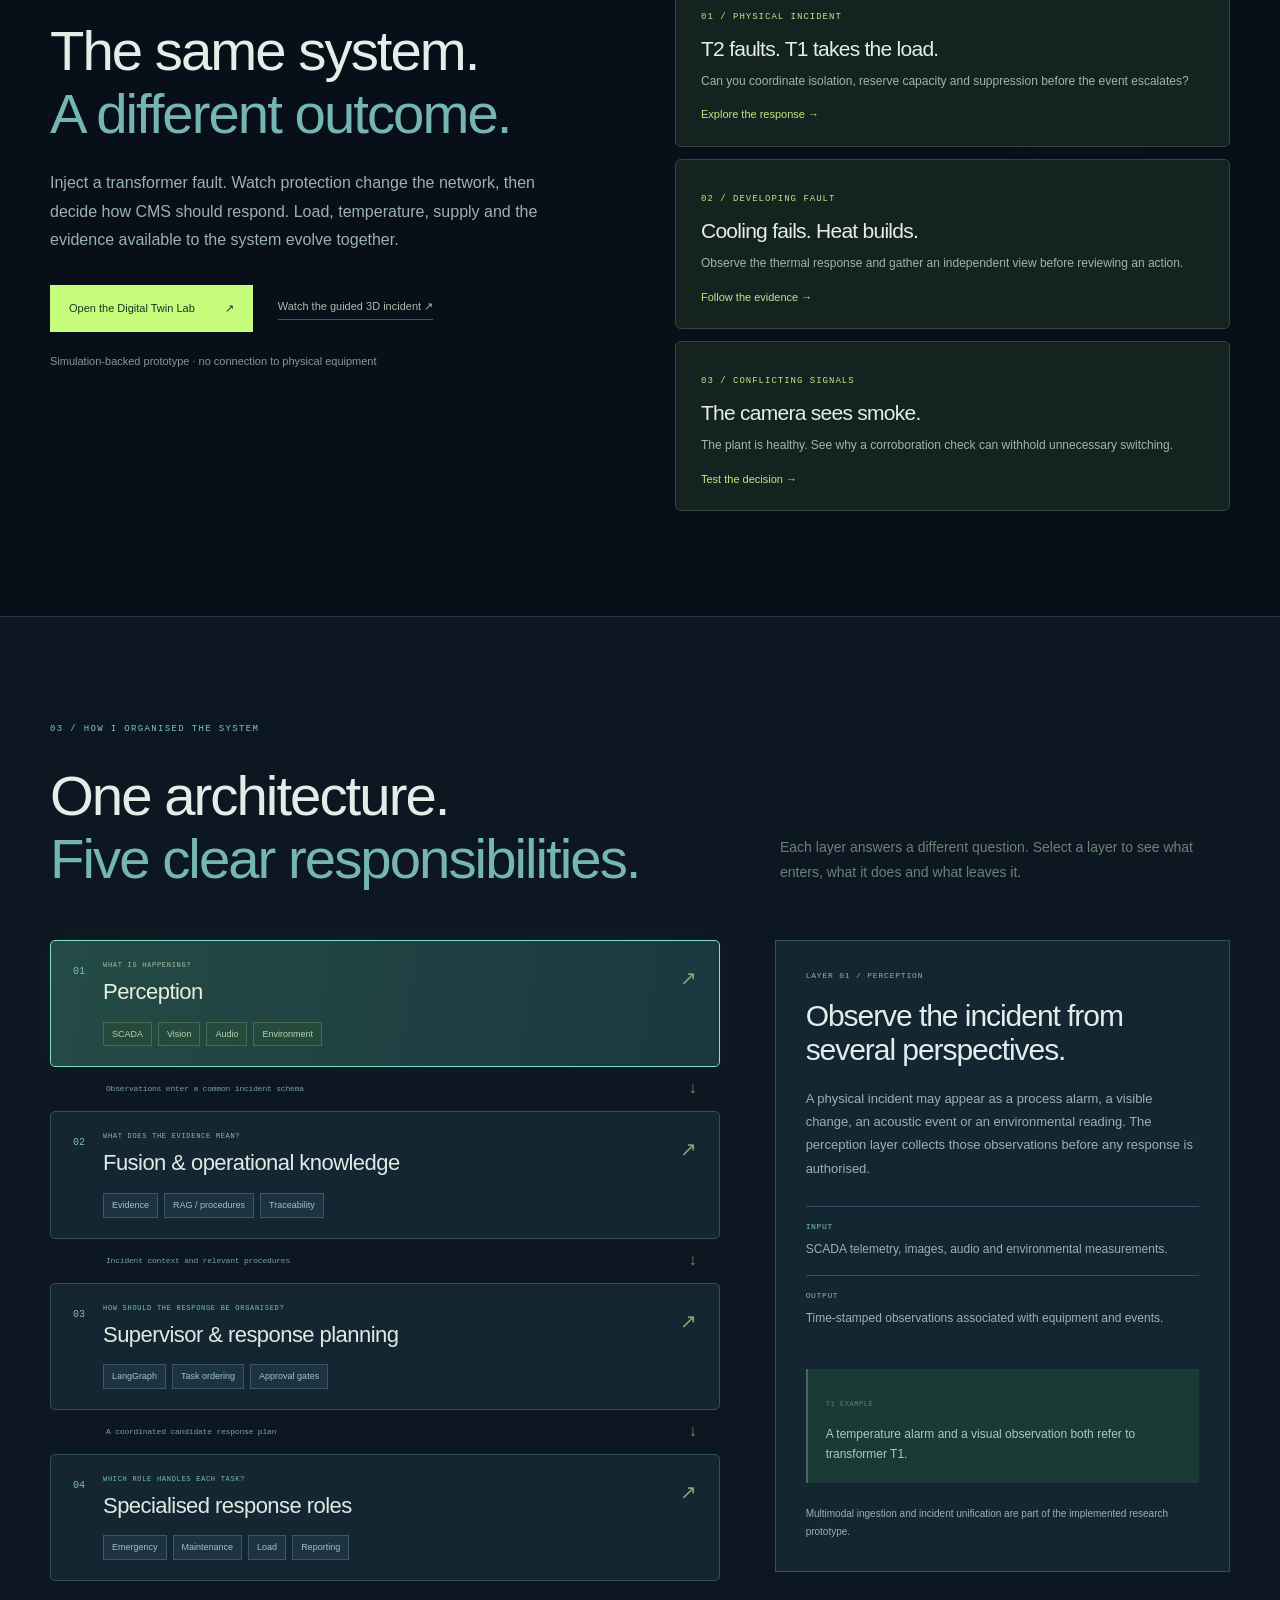
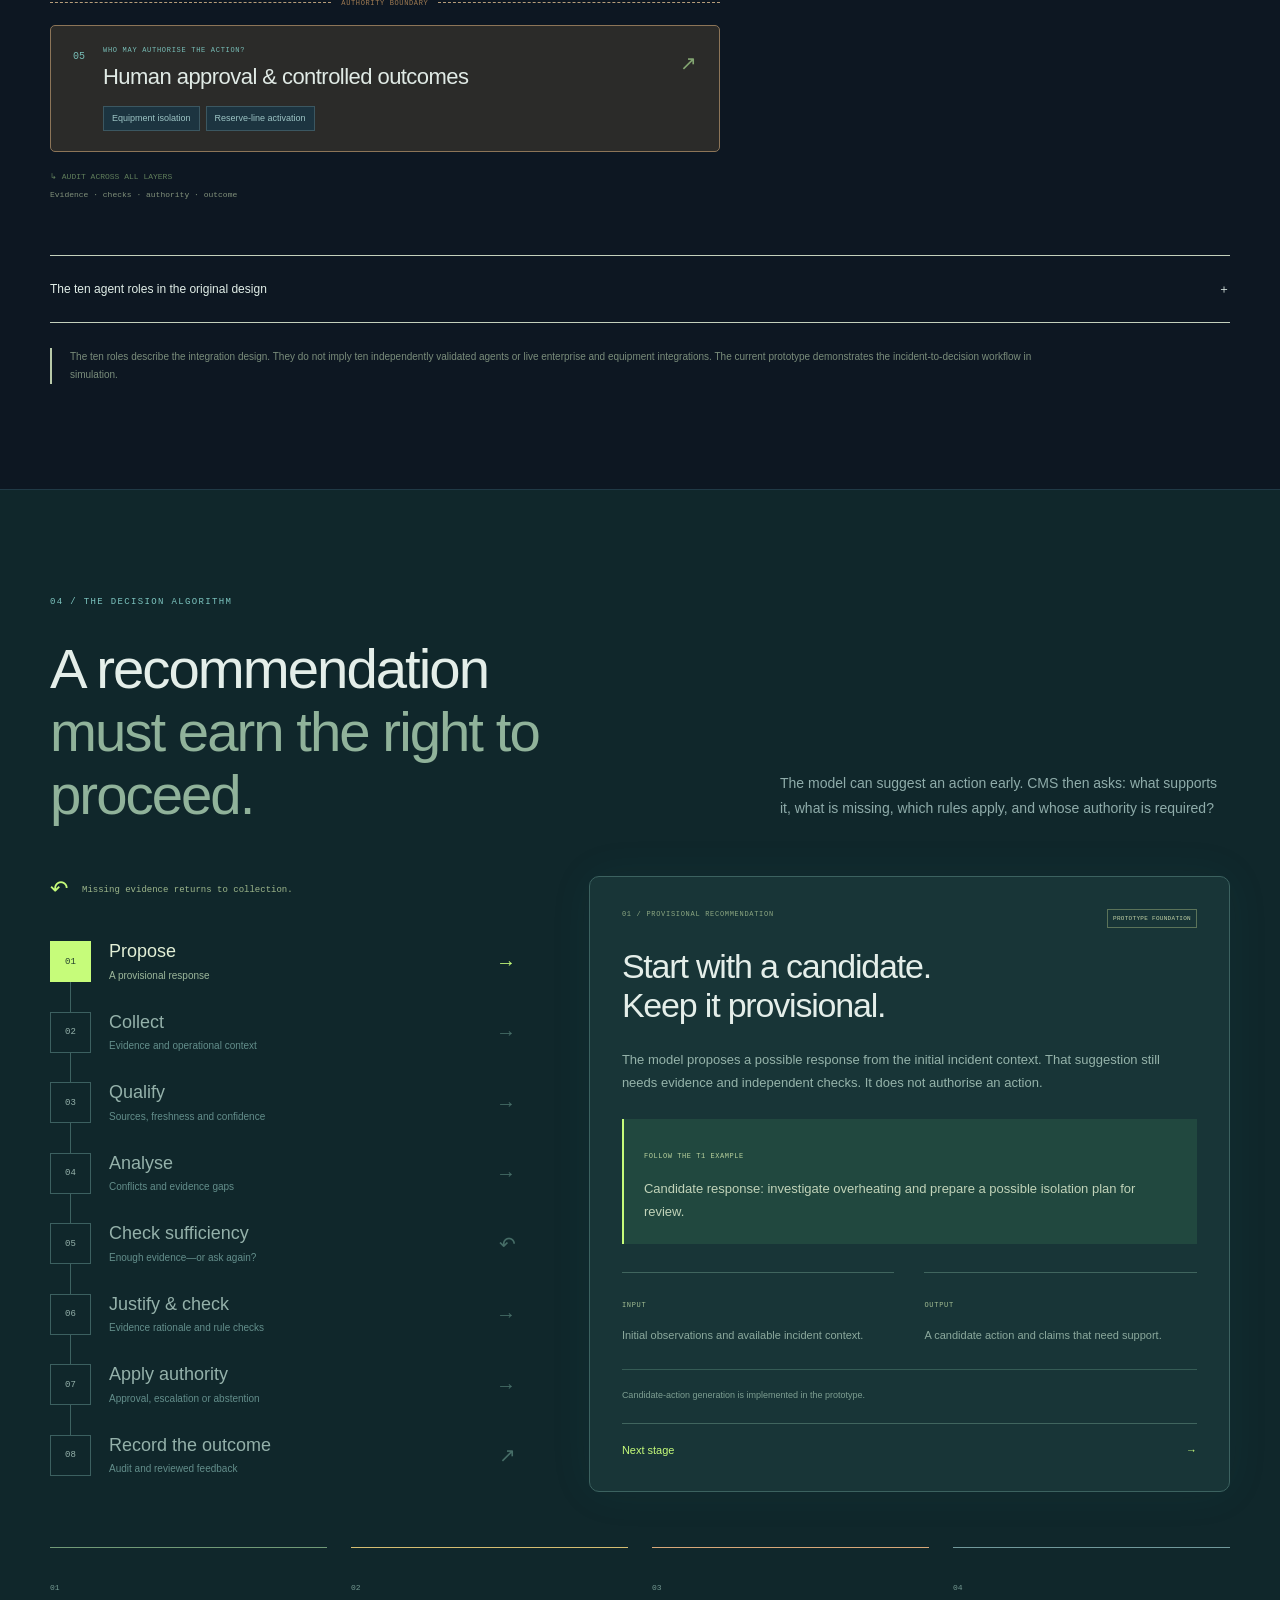
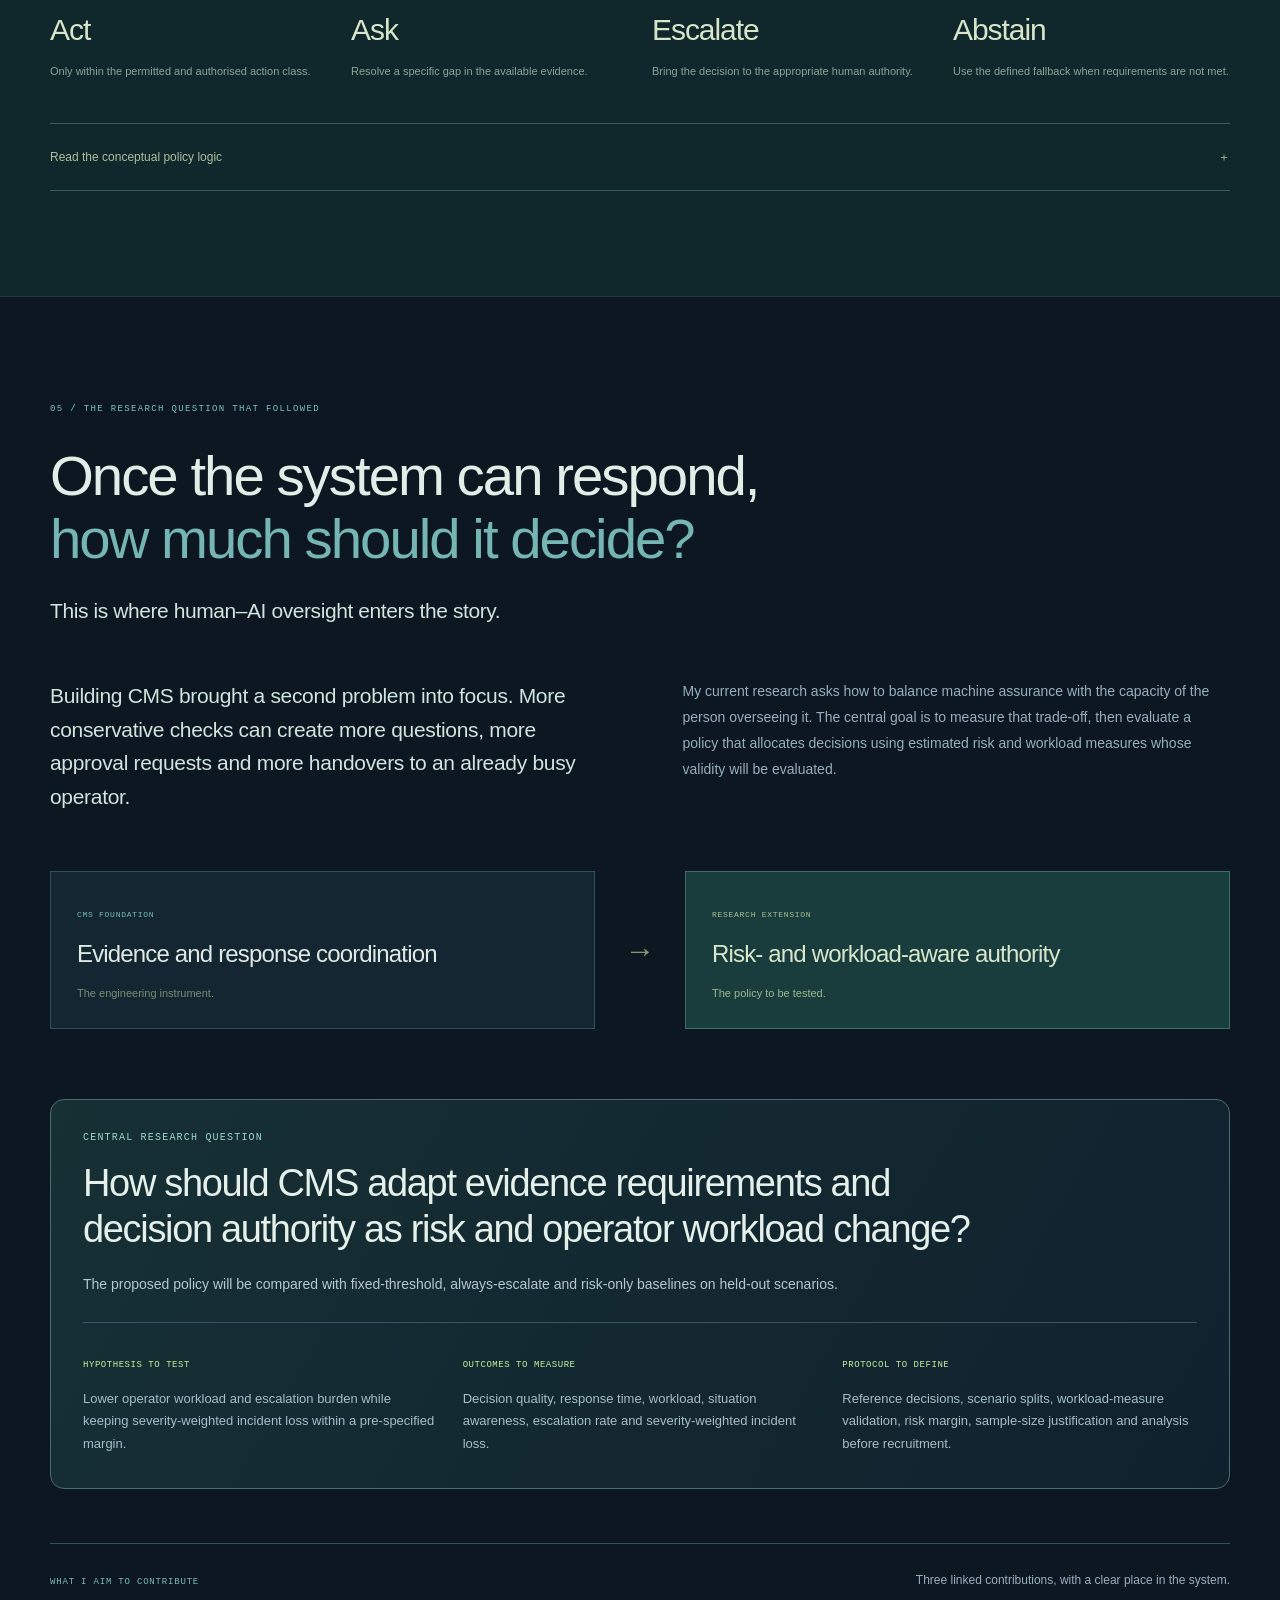
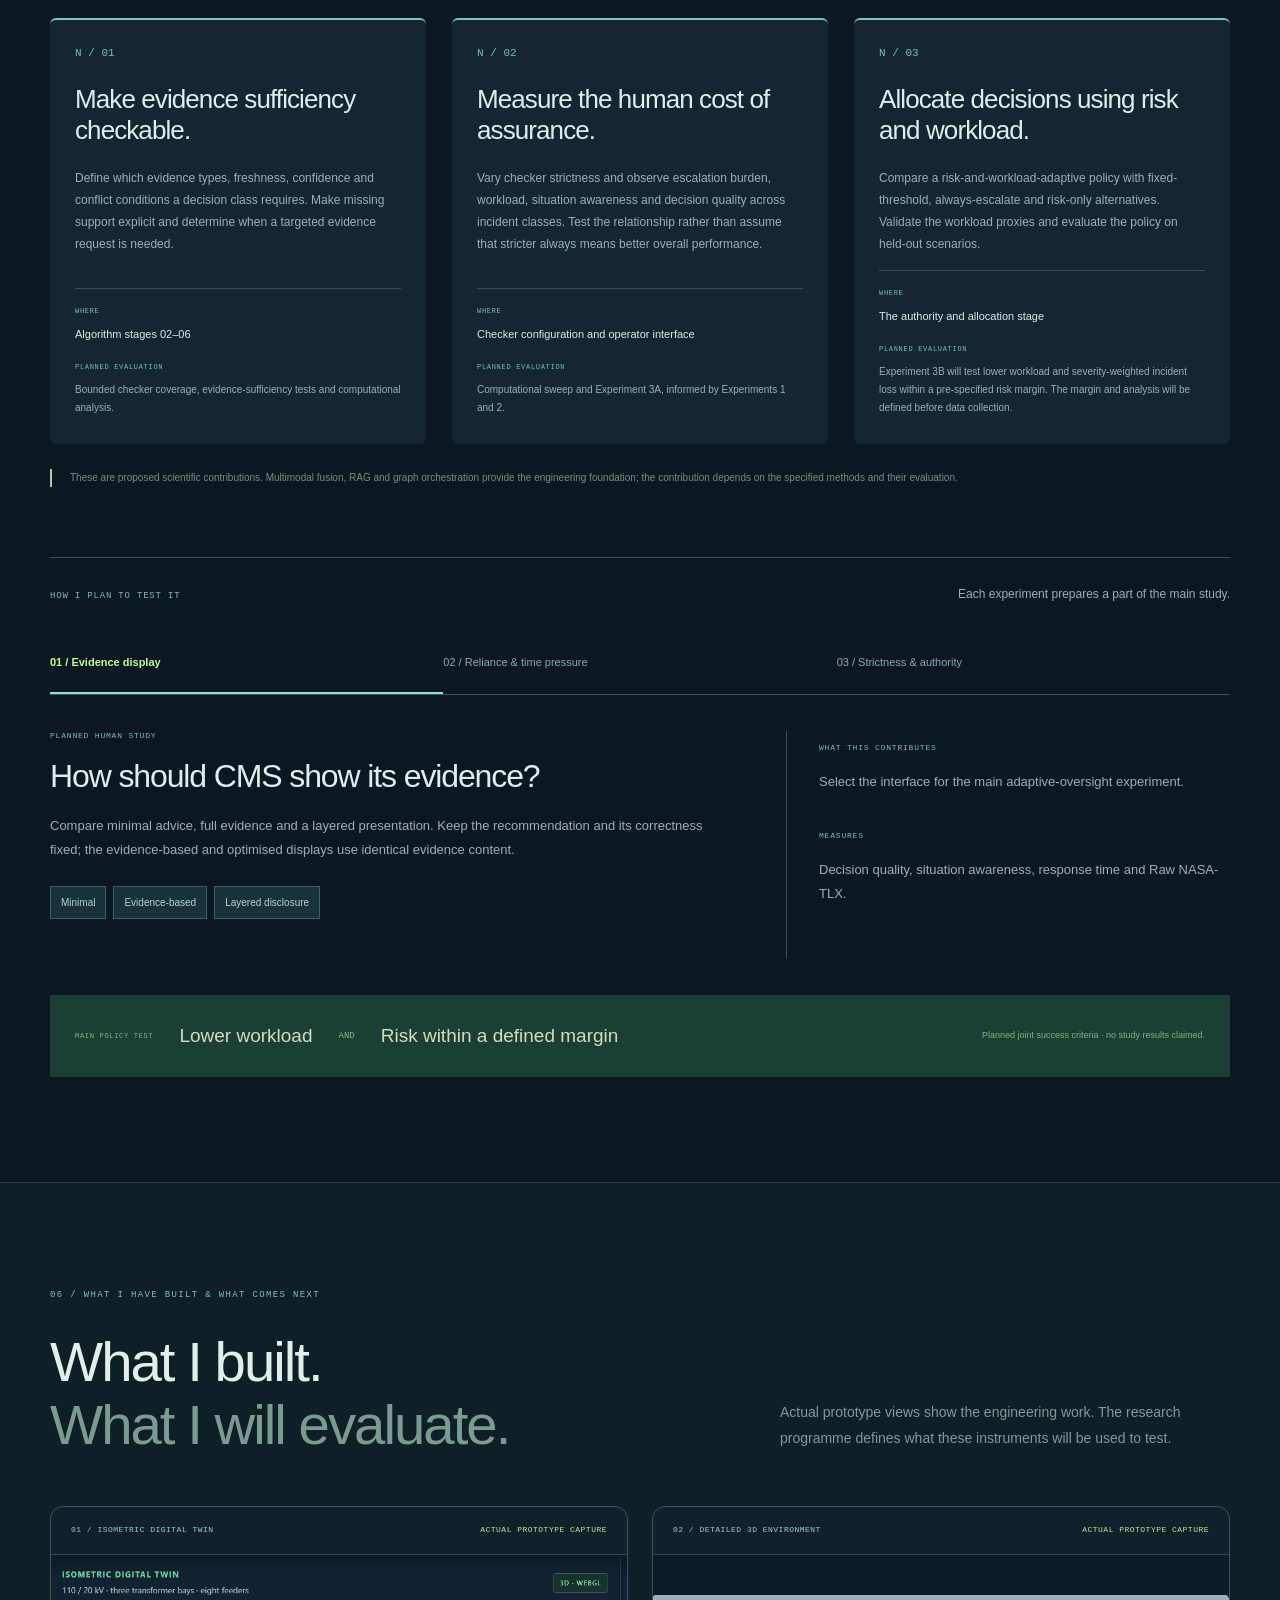
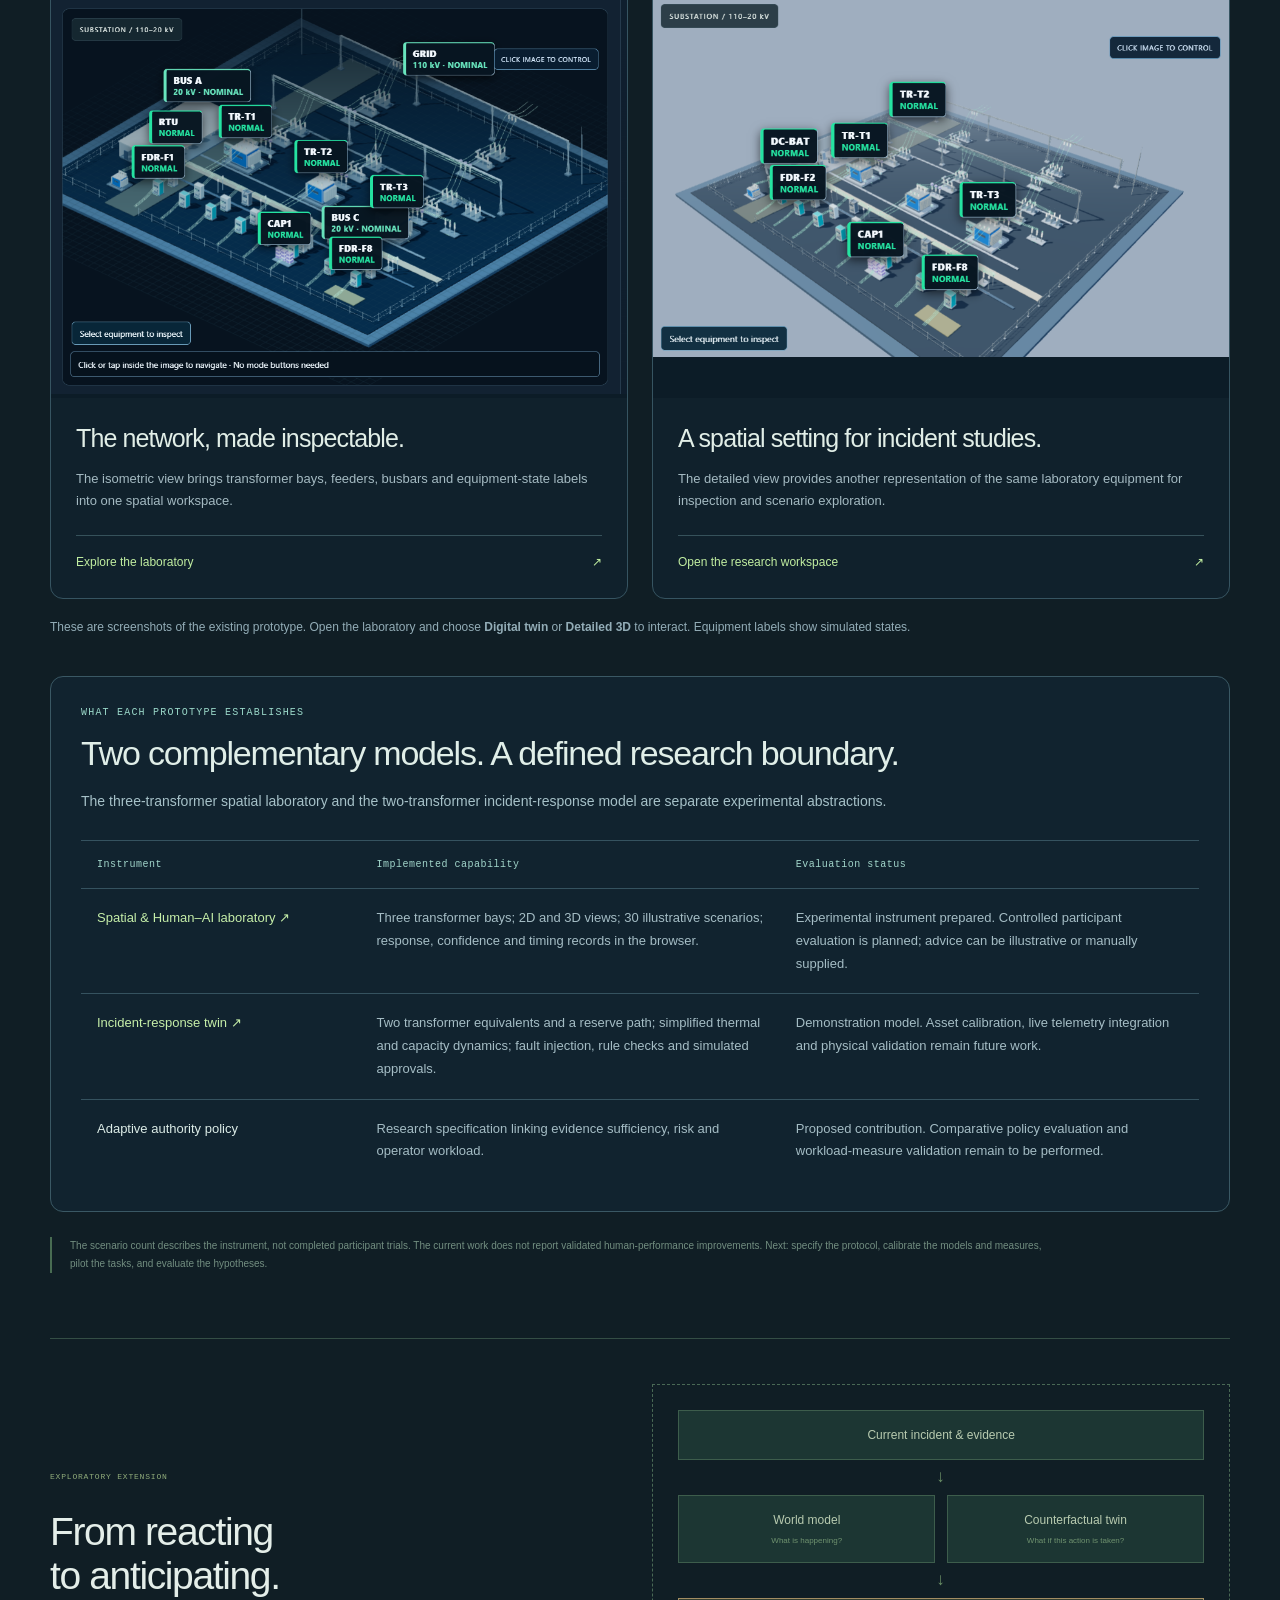
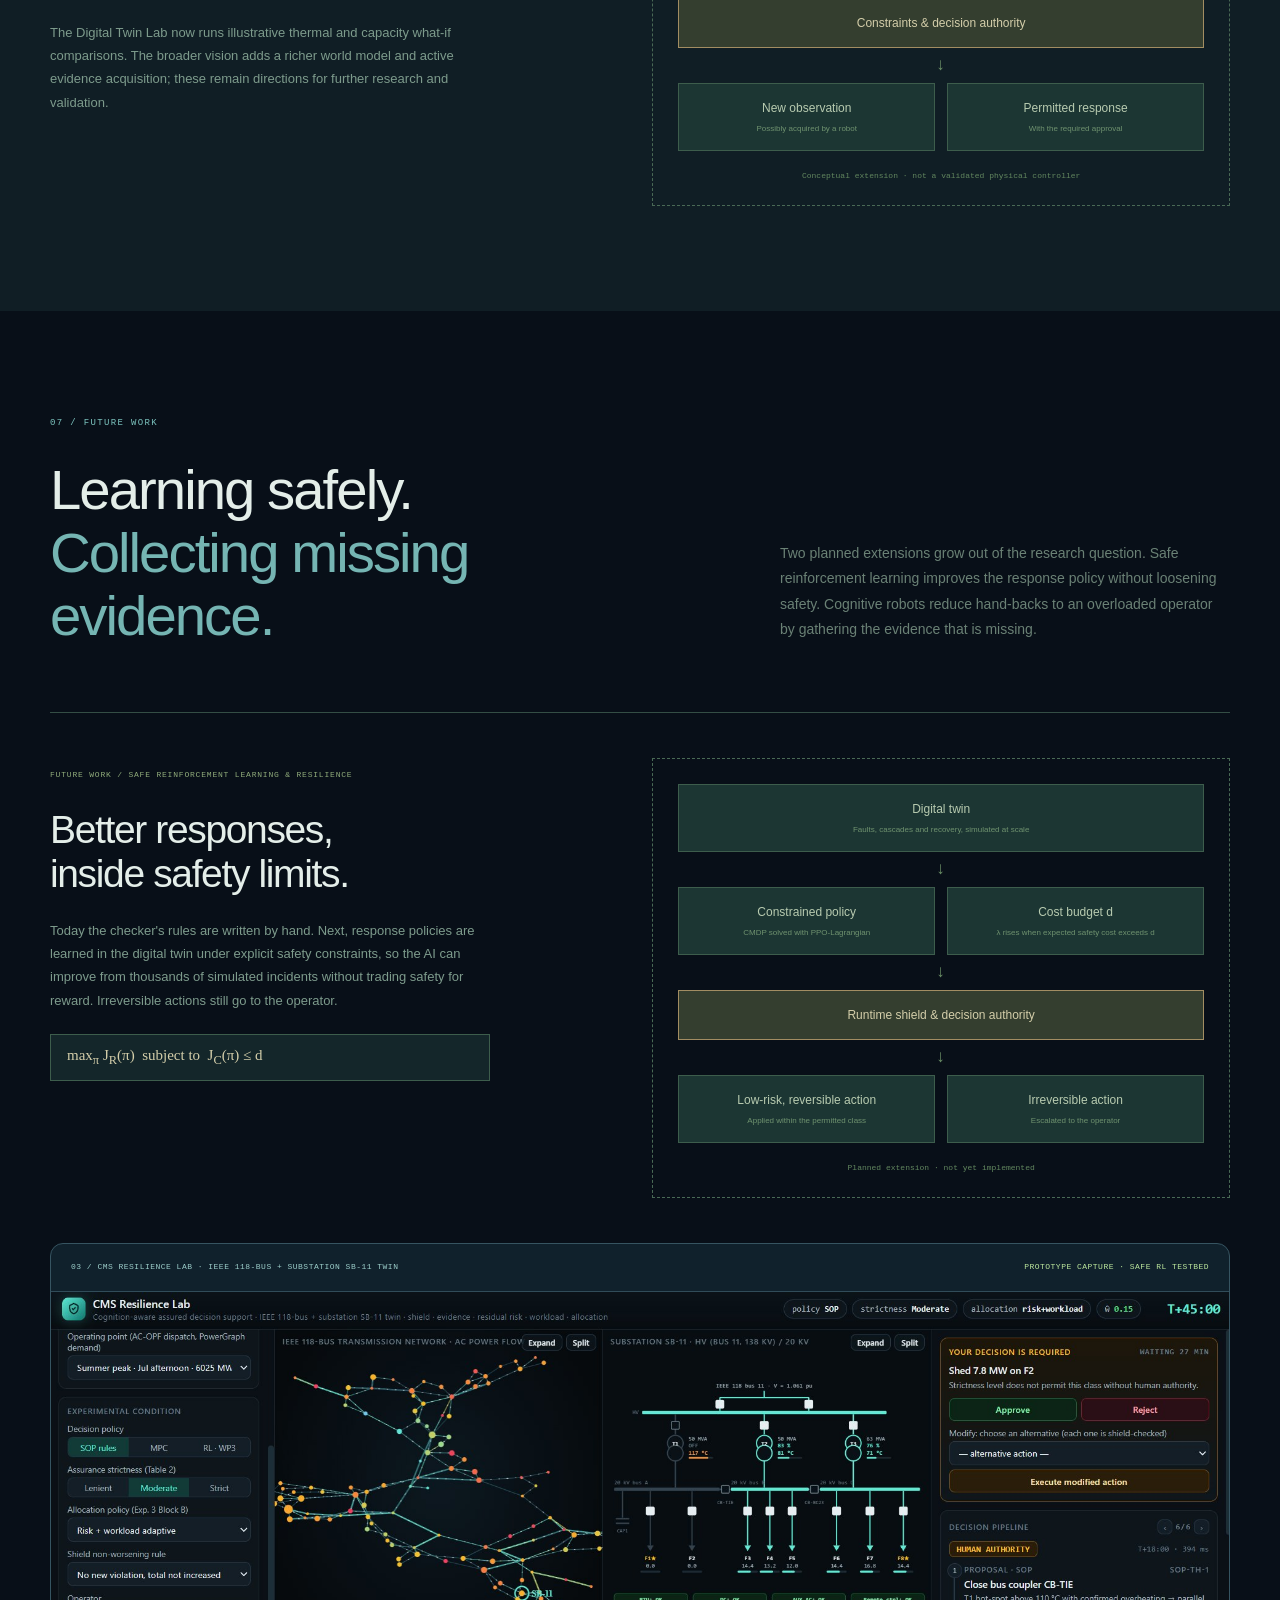
==== commit 9bc888d9: "Replace portfolio homepage with new version and add resilience-lab image Co-Authored-By: Claude Opus" ====
--- a/index.html
+++ b/index.html
@@ -1,5 +1,37 @@
-<!doctype html><html lang="en"><head><meta charset="utf-8"><meta name="viewport" content="width=device-width,initial-scale=1"><meta name="robots" content="index,follow"><meta name="theme-color" content="#0b1218"><meta name="description" content="Fereshteh Marvasti's Critical Management System: a research journey from multimodal incident detection and coordinated response to evidence-aware decision authority."><title>Critical Management System — Fereshteh Marvasti</title><link rel="canonical" href="https://fereshtehsmarvasti.github.io/"><meta property="og:type" content="website"><meta property="og:title" content="Fereshteh Marvasti — Critical Management System"><meta property="og:description" content="Research and engineering portfolio: critical incident coordination, simulation and planned human–AI studies."><meta property="og:url" content="https://fereshtehsmarvasti.github.io/"><meta property="og:image" content="https://fereshtehsmarvasti.github.io/assets/substation-isometric.png"><meta property="og:image:alt" content="The three-transformer substation research prototype built by Fereshteh Marvasti"><link rel="stylesheet" href="styles.css"><link rel="stylesheet" href="presentation.css"><link rel="stylesheet" href="academic.css"><script src="story.js" defer></script><script src="twin-camera.js" defer></script><script src="twin-fallback.js" defer></script><script src="twin-engine.js" defer></script><script src="presentation.js" defer></script></head><body><a class="skip" href="#origin">Skip to the project story</a><div class="reading-progress" aria-hidden="true"><span id="readingProgress"></span></div>
-<header class="header"><a class="identity" href="#top"><span class="monogram">FM<span></span></span><span>Fereshteh Marvasti<small>Research engineer · AI & critical systems</small></span></a><nav aria-label="Main navigation"><a href="#origin">The idea</a><a href="twin/">Digital twin ↗</a><a href="#architecture">Architecture</a><a href="#algorithm">Algorithm</a><a href="#research">Research</a></nav><button id="storyMotion" class="motion-button" aria-pressed="true"><span></span> Live story · pause</button><a class="header-contact" href="#contact">Contact <span>↗</span></a></header>
+<!doctype html><html lang="en"><head><meta charset="utf-8"><meta name="viewport" content="width=device-width,initial-scale=1"><meta name="robots" content="index,follow"><meta name="theme-color" content="#0b1218"><meta name="description" content="Fereshteh Marvasti's Critical Management System: a research journey from multimodal incident detection and coordinated response to evidence-aware decision authority."><title>Critical Management System — Fereshteh Marvasti</title><link rel="canonical" href="https://fereshtehsmarvasti.github.io/"><meta property="og:type" content="website"><meta property="og:title" content="Fereshteh Marvasti — Critical Management System"><meta property="og:description" content="Research and engineering portfolio: critical incident coordination, simulation and planned human–AI studies."><meta property="og:url" content="https://fereshtehsmarvasti.github.io/"><meta property="og:image" content="https://fereshtehsmarvasti.github.io/assets/substation-isometric.png"><meta property="og:image:alt" content="The three-transformer substation research prototype built by Fereshteh Marvasti"><link rel="stylesheet" href="styles.css"><link rel="stylesheet" href="presentation.css"><link rel="stylesheet" href="academic.css"><script src="story.js" defer></script><script src="twin-camera.js" defer></script><script src="twin-fallback.js" defer></script><script src="twin-engine.js" defer></script><script src="presentation.js" defer></script><style>
+.future-work .future-directions:first-of-type{margin-top:10px}
+.future-work .fw-tags{display:flex;flex-wrap:wrap;gap:8px;margin-top:22px}
+.future-work .fw-tags span{font:9px var(--mono);letter-spacing:.06em;color:#b8cbb0;border:1px solid #3d5d4c;padding:6px 10px}
+.future-work .fw-math{font:15px "Cambria Math","STIX Two Math","Times New Roman",serif;color:#d4ceaa;border:1px solid #3d5d4c;background:#14262a;padding:12px 16px;margin-top:22px;max-width:440px}
+.future-work .fw-robot{display:block;width:100%;height:auto;margin-bottom:14px;border:1px solid #3d5d4c;background:#122125}
+.future-work .fw-q{font-size:12px!important;color:#d0fa7b!important;margin-top:18px!important}
+.future-work .future-directions{align-items:start}
+.future-work .fw-capture{margin-top:45px}
+.future-work .fw-capture .capture-image{aspect-ratio:auto;display:block}
+.future-work .fw-capture .capture-image img{height:auto;object-fit:initial}
+.future-work .fw-capture figcaption{display:grid;grid-template-columns:1fr 1.2fr;gap:40px;align-items:start}
+.future-work .fw-capture figcaption ul{margin:0;padding-left:18px;font-size:13px;color:#a4bac2;line-height:1.75}
+.future-work .fw-capture figcaption b{color:#e1eee7;font-weight:600}
+@media(max-width:900px){.future-work .fw-capture figcaption{grid-template-columns:1fr;gap:10px}}
+.future-work .fw-robot{margin:26px 0 0;max-width:560px}
+.future-work .fw-sensors{list-style:none;margin:14px 0 0;padding:0;display:grid;grid-template-columns:1fr 1fr;gap:10px 18px;max-width:560px}
+.future-work .fw-sensors li{display:grid;grid-template-columns:24px 1fr;column-gap:10px;align-items:start}
+.future-work .fw-sensors i{grid-row:span 2;width:22px;height:22px;border:1.5px solid;border-radius:50%;display:grid;place-items:center;font:700 11px Arial;font-style:normal}
+.future-work .fw-sensors b{font-size:12px;color:#e1eee7;font-weight:600}
+.future-work .fw-sensors span{font-size:11px;color:#8facaa}
+@media(max-width:600px){.future-work .fw-sensors{grid-template-columns:1fr}}
+.replay-hint{position:absolute;left:50%;top:50%;transform:translate(-50%,-50%);display:flex;align-items:center;gap:12px;padding:12px 20px;border:1px solid #4d6d5a;background:rgba(10,17,28,.82);color:#e1eee7;font:11px var(--mono);letter-spacing:.08em;pointer-events:none;transition:opacity .25s}
+.replay-hint span{display:grid;place-items:center;width:30px;height:30px;border-radius:50%;background:#c1eea1;color:#0a111c;font-size:11px}
+.replay-embed.is-playing .replay-hint{opacity:0}
+@media(hover:none){.replay-hint{display:none}}
+.replay-embed{margin:0}.replay-section{padding-bottom:0}
+.replay-embed .replay-frame{position:relative;aspect-ratio:16/9;background:#0a111c}
+.replay-embed iframe{position:absolute;inset:0;width:100%;height:100%;border:0;display:block}
+.replay-embed figcaption{display:flex;justify-content:space-between;align-items:center;gap:20px;padding:16px 20px;font-size:12px;color:#a4bac2}
+.replay-embed figcaption a{color:#c1eea1;white-space:nowrap}
+@media(max-width:700px){.replay-embed .replay-frame{aspect-ratio:3/4}.replay-embed figcaption{flex-direction:column;align-items:flex-start}}
+</style></head><body><a class="skip" href="#origin">Skip to the project story</a><div class="reading-progress" aria-hidden="true"><span id="readingProgress"></span></div>
+<header class="header"><a class="identity" href="#top"><span class="monogram">FM<span></span></span><span>Fereshteh Marvasti<small>Research engineer · AI & critical systems</small></span></a><nav aria-label="Main navigation"><a href="#origin">The idea</a><a href="twin/">Digital twin ↗</a><a href="#architecture">Architecture</a><a href="#algorithm">Algorithm</a><a href="#research">Research</a><a href="#future">Future work</a></nav><button id="storyMotion" class="motion-button" aria-pressed="true"><span></span> Live story · pause</button><a class="header-contact" href="#contact">Contact <span>↗</span></a></header>
 <main id="top"><section class="hero shell"><div class="hero-top"><div><p class="eyebrow"><span class="live-dot"></span> INDEPENDENT RESEARCH & ENGINEERING / 2026</p><h1>Critical<br>Management<br><span>System.</span></h1><p class="hero-description">From scattered signals<br>to a coordinated response.</p><p class="hero-text">I designed the architecture, built the incident-response prototype and created the simulation environment. Now I am investigating how AI can coordinate critical decisions with evidence, checks and accountable authority.</p><div class="hero-deliverables"><span>◈ Prototype built</span><span>◈ 3D simulation</span><span>◈ Research in progress</span></div><div class="hero-actions"><a class="button lime" href="twin/">Enter the digital twin <span>↗</span></a><a class="quiet-link" href="#incident">Follow the incident story ↓</a></div></div><div class="hero-system project-hero" data-phase="0">
 <div class="project-hero-top"><span><i></i> THE SYSTEM I AM BUILDING</span><span>CMS / 01</span></div>
 <div class="project-hero-title"><h2>One incident.<br><span>A connected response.</span></h2><p>From the first signal to a decision<br>that can be checked and traced.</p></div>
@@ -28,13 +60,13 @@
 </div>
 <div class="hero-bottom"><span>FERESHTEH MARVASTI / RESEARCH ENGINEER</span><span>M.Sc. Electronic Engineering</span><a href="twin/">Run a CMS scenario ↗</a></div></section>
 <section id="built" class="section shell built-section"><div class="built-heading"><div><p class="eyebrow">DESIGNED. BUILT. NOW UNDER INVESTIGATION.</p><h2>My work,<br><span>made tangible.</span></h2></div><p>CMS is the thread connecting an engineering prototype, a simulated operating environment and a focused research programme.</p></div><div class="work-stage"><div class="work-rail"><button data-work="0" class="active" aria-pressed="true"><span>01 / SYSTEM ENGINEERING</span><b>The CMS foundation</b><small>Architecture + incident-response prototype</small></button><button data-work="1" aria-pressed="false"><span>02 / SIMULATION</span><b>A system you can put under pressure</b><small>3D environment + model-driven scenarios</small></button><button data-work="2" aria-pressed="false"><span>03 / EXPERIMENTAL TOOLS</span><b>The Human–AI Lab</b><small>Scenario dashboard + study modules</small></button><button data-work="3" aria-pressed="false"><span>04 / RESEARCH IN PROGRESS</span><b>From building to investigating</b><small>Proposal + study designs + first manuscript draft</small></button></div><div class="work-detail"><div class="work-detail-top"><span id="workLabel">ENGINEERING FOUNDATION</span><span>AUTO SHOWCASE <i></i></span></div><div class="work-visual" id="workVisual"><div data-work-visual="0" class="work-visual-panel"><div class="system-orbit"><div class="orbit-ring"></div><div class="orbit-ring second"></div><b>CMS<small>INCIDENT → RESPONSE</small></b><span class="satellite s1">SCADA</span><span class="satellite s2">VISION</span><span class="satellite s3">KNOWLEDGE</span><span class="satellite s4">ACTIONS</span></div></div><div data-work-visual="1" class="work-visual-panel" hidden><div id="showcaseTwin"></div><span class="preview-label">AUTOMATIC DEMO · SIMULATED APPROVALS</span></div><div data-work-visual="2" class="work-visual-panel" hidden><div class="mini-lab"><div class="mini-lab-bar"><i></i> CMS / HUMAN–AI LAB <span>SCENARIO WORKSPACE</span></div><div class="mini-lab-body"><div class="mini-alarm">T1 / TEMPERATURE ALARM<span>Incident evidence</span><i></i><i></i><i></i><i></i></div><div class="mini-decisions"><div><b>Operator response</b><span>Decision · confidence · time</span><i></i></div><div><b>AI recommendation</b><span>Evidence · rationale · checks</span><i></i></div></div></div><div class="mini-lab-tabs"><span>Evidence display</span><span>Reliance</span><span>Adaptive oversight</span></div></div></div><div data-work-visual="3" class="work-visual-panel" hidden><div class="research-stack"><div><span>01 / EVIDENCE</span><b>When is the evidence sufficient?</b></div><div><span>02 / ASSURANCE</span><b>What does a stricter check cost?</b></div><div><span>03 / AUTHORITY</span><b>When should AI ask or abstain?</b></div><small>PROPOSAL → EXPERIMENTS → EVALUATION</small></div></div></div><h3 id="workTitle">I connected the pieces of a critical response.</h3><p id="workDescription">A multimodal incident pipeline, retrieved operational context, coordinated response roles, independent checks and an audit trail.</p><div id="workTags" class="work-tags"><span>4 input streams</span><span>5 layers</span><span>10 response roles</span></div><a id="workLink" href="#architecture">Explore the architecture <span>↗</span></a></div></div><div class="build-strip"><div><b>04</b><span>Observation streams</span></div><div><b>05</b><span>Architecture layers</span></div><div><b>08</b><span>Decision stages</span></div><div><b>03</b><span>Planned human studies</span></div><p>Engineering scope and planned studies.<br>These are not performance results.</p></div></section>
-<section class="project-windows shell" aria-label="Explore the project components"><div class="project-window-heading"><span>ONE PROJECT. CONNECTED PARTS.</span><p>See the environment, the engineering and the research behind CMS.</p></div><div class="project-window-grid"><a class="project-window twin-window" href="lab.html"><div class="window-image"><img src="assets/substation-isometric.png" width="948" height="717" alt="Actual isometric prototype screenshot: three transformer bays, eight feeders and simulated equipment labels" loading="lazy"><span>01 / ISOMETRIC LAB VIEW</span></div><div><h3>The substation I modelled <span>↗</span></h3><p>Three transformer bays · eight feeders · equipment inspection</p></div></a><a class="project-window lab-window" href="lab.html"><div class="window-image"><img src="assets/substation-detailed.png" width="892" height="561" alt="Actual detailed 3D prototype screenshot showing the three-transformer substation and equipment inspection labels" loading="lazy"><span>02 / DETAILED 3D LAB VIEW</span></div><div><h3>The detailed spatial environment <span>↗</span></h3><p>Explore the model in the Human–AI laboratory</p></div></a><a class="project-window logic-window" href="#architecture"><div class="window-drawing" aria-hidden="true"><span>SCADA</span><span>VISION</span><span>AUDIO</span><span>CONTEXT</span><b>↓</b><strong>CMS / COORDINATION</strong><b>↓</b><em>Check</em><em>Authorise</em><em>Record</em></div><div><h3>The system I designed <span>↗</span></h3><p>Five architecture layers · eight decision stages · ten response roles</p></div></a><a class="project-window research-window" href="#research"><div class="window-research" aria-hidden="true"><span>RESEARCH IN PROGRESS</span><strong>Evidence.<br>Assurance.<br>Authority.</strong><small>PROPOSAL → STUDY DESIGNS → EVALUATION</small></div><div><h3>The questions I investigate <span>↗</span></h3><p>Three planned studies · a proposal · a first manuscript draft</p></div></a></div></section><div class="chapter-index"><div class="shell"><a href="#built"><span>↗</span> What I built</a><a href="#incident"><span>02</span> One incident</a><a href="#architecture"><span>03</span> The system</a><a href="#algorithm"><span>04</span> The logic</a><a href="#research"><span>05</span> The research</a><a href="#progress"><span>06</span> Now & next</a></div></div>
+<section class="project-windows shell" aria-label="Explore the project components"><div class="project-window-heading"><span>ONE PROJECT. CONNECTED PARTS.</span><p>See the environment, the engineering and the research behind CMS.</p></div><div class="project-window-grid"><a class="project-window twin-window" href="lab.html"><div class="window-image"><img src="assets/substation-isometric.png" width="948" height="717" alt="Actual isometric prototype screenshot: three transformer bays, eight feeders and simulated equipment labels" loading="lazy"><span>01 / ISOMETRIC LAB VIEW</span></div><div><h3>The substation I modelled <span>↗</span></h3><p>Three transformer bays · eight feeders · equipment inspection</p></div></a><a class="project-window lab-window" href="lab.html"><div class="window-image"><img src="assets/substation-detailed.png" width="892" height="561" alt="Actual detailed 3D prototype screenshot showing the three-transformer substation and equipment inspection labels" loading="lazy"><span>02 / DETAILED 3D LAB VIEW</span></div><div><h3>The detailed spatial environment <span>↗</span></h3><p>Explore the model in the Human–AI laboratory</p></div></a><a class="project-window logic-window" href="#architecture"><div class="window-drawing" aria-hidden="true"><span>SCADA</span><span>VISION</span><span>AUDIO</span><span>CONTEXT</span><b>↓</b><strong>CMS / COORDINATION</strong><b>↓</b><em>Check</em><em>Authorise</em><em>Record</em></div><div><h3>The system I designed <span>↗</span></h3><p>Five architecture layers · eight decision stages · ten response roles</p></div></a><a class="project-window research-window" href="#research"><div class="window-research" aria-hidden="true"><span>RESEARCH IN PROGRESS</span><strong>Evidence.<br>Assurance.<br>Authority.</strong><small>PROPOSAL → STUDY DESIGNS → EVALUATION</small></div><div><h3>The questions I investigate <span>↗</span></h3><p>Three planned studies · a proposal · a first manuscript draft</p></div></a></div></section><div class="chapter-index"><div class="shell"><a href="#built"><span>↗</span> What I built</a><a href="#incident"><span>02</span> One incident</a><a href="#architecture"><span>03</span> The system</a><a href="#algorithm"><span>04</span> The logic</a><a href="#research"><span>05</span> The research</a><a href="#progress"><span>06</span> Now & next</a><a href="#future"><span>07</span> Future work</a></div></div>
 
 <section id="origin" class="section shell"><div class="section-heading"><p class="eyebrow">01 / THE STARTING POINT</p><h2>A critical incident crosses<br><span>system boundaries.</span></h2><p class="section-intro">The response has to cross them too.</p></div><div class="origin-layout"><div><p class="body-lead">My starting point was industrial monitoring and control systems: a physical event could produce alarms in several subsystems, while the evidence and response procedures lived elsewhere.</p><p>SCADA might report rising temperature. A camera might show smoke. An operator might report an unusual sound. Maintenance history and switching rules could change which action is appropriate.</p><p>I began developing CMS to connect those pieces into a shared incident and a coordinated response: what is happening, what evidence supports it, what should happen next, and who is responsible for the decision.</p><div class="origin-note"><span>THE ORIGINAL ENGINEERING GOAL</span><p>Move from disconnected observations to a response that can be explained, checked and reviewed.</p></div></div><div class="boundary-diagram" aria-label="Four separate systems connected into one incident"><div class="boundary-sources"><div><span>SCADA</span><b>What changed?</b></div><div><span>PERCEPTION</span><b>What can we observe?</b></div><div><span>KNOWLEDGE</span><b>What does the procedure say?</b></div><div><span>OPERATIONS</span><b>Who can respond?</b></div></div><div class="boundary-join" aria-hidden="true"><i></i><i></i><i></i><i></i></div><div class="boundary-core"><span>CRITICAL MANAGEMENT SYSTEM</span><h3>A shared understanding.<br>A coordinated response.</h3><p>Incident context · evidence · plan · permissions · audit</p></div></div></div></section>
 
 <section id="incident" class="section incident-section"><div class="shell"><div class="section-heading heading-row"><div><p class="eyebrow">02 / FOLLOW THE SYSTEM THROUGH ONE INCIDENT</p><h2>T1 overheats.<br><span>What happens next?</span></h2></div><p>Use the steps below to follow the same incident from the first observation to the recorded decision. This is an illustrative walkthrough of the workflow.</p></div><div class="incident-workbench"><div class="incident-timeline" aria-label="Incident walkthrough"><button data-incident="0" class="active" aria-pressed="true"><span>01</span><b>Detect</b><small>Several observations arrive</small></button><button data-incident="1" aria-pressed="false"><span>02</span><b>Understand</b><small>Build the incident context</small></button><button data-incident="2" aria-pressed="false"><span>03</span><b>Plan</b><small>Coordinate candidate responses</small></button><button data-incident="3" aria-pressed="false"><span>04</span><b>Check</b><small>Examine evidence and rules</small></button><button data-incident="4" aria-pressed="false"><span>05</span><b>Authorise</b><small>Apply the approval boundary</small></button><button data-incident="5" aria-pressed="false"><span>06</span><b>Record</b><small>Preserve the decision trail</small></button></div><div class="incident-detail" aria-live="polite"><div class="incident-detail-top"><span>INCIDENT / T1</span><span id="incidentStepCount">01 / 06</span></div><div class="incident-network" aria-label="Simplified simulated substation network"><div class="network-bus">110 kV BUS</div><div class="network-assets"><div class="asset fault"><i></i><span>T1</span><small>ALARM</small></div><div class="asset"><i></i><span>T2</span><small>NORMAL</small></div><div class="asset"><i></i><span>T3</span><small>NORMAL</small></div></div></div><span class="panel-kicker" id="incidentKicker">DETECTION</span><h3 id="incidentTitle">Different signals point to the same asset.</h3><p id="incidentDescription">Temperature is rising, a cooling alarm is active and an operator reports a visual change near T1. CMS associates the observations with a single incident.</p><div id="incidentRecords" class="incident-records"><div><span>SCADA</span><b>Temperature alarm / T1</b></div><div><span>EQUIPMENT</span><b>Cooling-unit alarm</b></div><div><span>OBSERVATION</span><b>Possible smoke near T1</b></div></div><div class="incident-outcome"><span>WHAT CMS PRODUCES</span><p id="incidentOutput">A unified incident record with linked observations and timestamps.</p></div><button class="button lime" id="incidentNext">Continue to understanding <span>→</span></button></div></div></div></section>
 
-<section id="twin" class="section shell twin-invitation"><div><p class="eyebrow">FROM THE STORY TO A RUNNING MODEL</p><h2>The same system.<br><span>A different outcome.</span></h2><p>Inject a transformer fault. Watch protection change the network, then decide how CMS should respond. Load, temperature, supply and the evidence available to the system evolve together.</p><div class="hero-actions"><a href="twin/" class="button lime">Open the Digital Twin Lab <span>↗</span></a><a href="incident-replay.html" class="quiet-link">Watch the guided 3D incident ↗</a></div><small>Simulation-backed prototype · no connection to physical equipment</small></div><div class="twin-cases"><a href="twin/"><span>01 / PHYSICAL INCIDENT</span><h3>T2 faults. T1 takes the load.</h3><p>Can you coordinate isolation, reserve capacity and suppression before the event escalates?</p><b>Explore the response →</b></a><a href="twin/"><span>02 / DEVELOPING FAULT</span><h3>Cooling fails. Heat builds.</h3><p>Observe the thermal response and gather an independent view before reviewing an action.</p><b>Follow the evidence →</b></a><a href="twin/"><span>03 / CONFLICTING SIGNALS</span><h3>The camera sees smoke.</h3><p>The plant is healthy. See why a corroboration check can withhold unnecessary switching.</p><b>Test the decision →</b></a></div></section>
+<section id="replay" class="section shell replay-section"><div class="section-heading heading-row"><div><p class="eyebrow">WATCH ONE INCIDENT UNFOLD</p><h2>A transformer fire.<br><span>The response, in 3D.</span></h2></div><p>The guided replay plays a full incident in the simulated substation, from the first alarm through protection, evidence and approvals to the outcome for customers.</p></div><figure class="research-capture replay-embed"><div class="capture-bar"><span>GUIDED 3D INCIDENT · TRANSFORMER T2 FIRE</span><span>SCRIPTED REPLAY · SIMULATED PLANT</span></div><div class="replay-frame"><iframe src="incident-replay.html" title="CMS guided 3D incident replay" allow="fullscreen"></iframe><div class="replay-hint" aria-hidden="true"><span>▶</span>Hover to play</div></div><figcaption><span>A scripted replay of a T2 internal fault and fire: protection, evidence, operator approvals and the effect on city supply. Hover over the scene to play it; move away to pause.</span></figcaption></figure></section><section id="twin" class="section shell twin-invitation"><div><p class="eyebrow">FROM THE STORY TO A RUNNING MODEL</p><h2>The same system.<br><span>A different outcome.</span></h2><p>Inject a transformer fault. Watch protection change the network, then decide how CMS should respond. Load, temperature, supply and the evidence available to the system evolve together.</p><div class="hero-actions"><a href="twin/" class="button lime">Open the Digital Twin Lab <span>↗</span></a><a href="incident-replay.html" class="quiet-link">Watch the guided 3D incident ↗</a></div><small>Simulation-backed prototype · no connection to physical equipment</small></div><div class="twin-cases"><a href="twin/"><span>01 / PHYSICAL INCIDENT</span><h3>T2 faults. T1 takes the load.</h3><p>Can you coordinate isolation, reserve capacity and suppression before the event escalates?</p><b>Explore the response →</b></a><a href="twin/"><span>02 / DEVELOPING FAULT</span><h3>Cooling fails. Heat builds.</h3><p>Observe the thermal response and gather an independent view before reviewing an action.</p><b>Follow the evidence →</b></a><a href="twin/"><span>03 / CONFLICTING SIGNALS</span><h3>The camera sees smoke.</h3><p>The plant is healthy. See why a corroboration check can withhold unnecessary switching.</p><b>Test the decision →</b></a></div></section>
 <section id="architecture" class="section shell"><div class="section-heading heading-row"><div><p class="eyebrow">03 / HOW I ORGANISED THE SYSTEM</p><h2>One architecture.<br><span>Five clear responsibilities.</span></h2></div><p>Each layer answers a different question. Select a layer to see what enters, what it does and what leaves it.</p></div><div class="system-explorer"><div class="system-map" aria-label="Interactive five-layer CMS architecture"><button class="layer active" data-layer="0" aria-pressed="true"><span class="layer-number">01</span><div><span class="layer-question">WHAT IS HAPPENING?</span><h3>Perception</h3><div class="node-row"><span>SCADA</span><span>Vision</span><span>Audio</span><span>Environment</span></div></div><span class="layer-arrow">↗</span></button><div class="layer-connector">Observations enter a common incident schema <span>↓</span></div><button class="layer" data-layer="1" aria-pressed="false"><span class="layer-number">02</span><div><span class="layer-question">WHAT DOES THE EVIDENCE MEAN?</span><h3>Fusion & operational knowledge</h3><div class="node-row"><span>Evidence</span><span>RAG / procedures</span><span>Traceability</span></div></div><span class="layer-arrow">↗</span></button><div class="layer-connector">Incident context and relevant procedures <span>↓</span></div><button class="layer" data-layer="2" aria-pressed="false"><span class="layer-number">03</span><div><span class="layer-question">HOW SHOULD THE RESPONSE BE ORGANISED?</span><h3>Supervisor & response planning</h3><div class="node-row"><span>LangGraph</span><span>Task ordering</span><span>Approval gates</span></div></div><span class="layer-arrow">↗</span></button><div class="layer-connector">A coordinated candidate response plan <span>↓</span></div><button class="layer" data-layer="3" aria-pressed="false"><span class="layer-number">04</span><div><span class="layer-question">WHICH ROLE HANDLES EACH TASK?</span><h3>Specialised response roles</h3><div class="node-row"><span>Emergency</span><span>Maintenance</span><span>Load</span><span>Reporting</span></div></div><span class="layer-arrow">↗</span></button><div class="authority-boundary"><span></span> AUTHORITY BOUNDARY <span></span></div><button class="layer authority-layer" data-layer="4" aria-pressed="false"><span class="layer-number">05</span><div><span class="layer-question">WHO MAY AUTHORISE THE ACTION?</span><h3>Human approval & controlled outcomes</h3><div class="node-row"><span>Equipment isolation</span><span>Reserve-line activation</span></div></div><span class="layer-arrow">↗</span></button><div class="audit-ribbon"><span>↳ AUDIT ACROSS ALL LAYERS</span> Evidence · checks · authority · outcome</div></div><aside class="layer-panel" aria-live="polite"><span class="panel-kicker" id="layerIndex">LAYER 01 / PERCEPTION</span><h3 id="layerTitle">Observe the incident from several perspectives.</h3><p id="layerDescription">A physical incident may appear as a process alarm, a visible change, an acoustic event or an environmental reading. The perception layer collects those observations before any response is authorised.</p><dl><div><dt>Input</dt><dd id="layerInput">SCADA telemetry, images, audio and environmental measurements.</dd></div><div><dt>Output</dt><dd id="layerOutput">Time-stamped observations associated with equipment and events.</dd></div></dl><div class="example-box"><span>T1 EXAMPLE</span><p id="layerExample">A temperature alarm and a visual observation both refer to transformer T1.</p></div><p class="scope-note" id="layerStatus">Multimodal ingestion and incident unification are part of the implemented research prototype.</p></aside></div><details class="agent-details"><summary>The ten agent roles in the original design <span>＋</span></summary><div class="agent-grid"><article><span>A1</span><h4>Fire response</h4><p>Prepare the fire-response workflow.</p></article><article><span>A2</span><h4>Emergency coordination</h4><p>Organise dispatch and notifications.</p></article><article class="approval-agent"><span>A3 / APPROVAL</span><h4>Equipment isolation</h4><p>Present switching steps for operator review.</p></article><article><span>A4</span><h4>Control centre</h4><p>Prepare operational messages.</p></article><article><span>A5</span><h4>Personnel</h4><p>Organise the relevant alert chain.</p></article><article><span>A6</span><h4>Maintenance</h4><p>Prepare work-order context.</p></article><article class="approval-agent"><span>A7 / APPROVAL</span><h4>Reserve-line activation</h4><p>Review topology and load transfer.</p></article><article><span>A8</span><h4>Load management</h4><p>Develop rebalancing proposals.</p></article><article><span>A9</span><h4>Regulatory reporting</h4><p>Prepare an incident-report package.</p></article><article><span>A10</span><h4>Post-incident review</h4><p>Compile the timeline and lessons.</p></article></div></details><p class="section-note">The ten roles describe the integration design. They do not imply ten independently validated agents or live enterprise and equipment integrations. The current prototype demonstrates the incident-to-decision workflow in simulation.</p></section>
 
 <section id="algorithm" class="section algorithm-section"><div class="shell"><div class="section-heading heading-row"><div><p class="eyebrow">04 / THE DECISION ALGORITHM</p><h2>A recommendation<br><span>must earn the right to proceed.</span></h2></div><p>The model can suggest an action early. CMS then asks: what supports it, what is missing, which rules apply, and whose authority is required?</p></div><div class="algorithm-explorer"><div class="algorithm-path" aria-label="Eight-stage evidence and assurance algorithm"><div class="evidence-loop-label"><span>↶</span> Missing evidence returns to collection.</div><div class="step-list" role="tablist" aria-label="Decision algorithm stages" aria-orientation="vertical"><button role="tab" id="step0" aria-selected="true" aria-controls="stepPanel" data-step="0"><span>01</span><div><b>Propose</b><small>A provisional response</small></div><i>→</i></button><button role="tab" id="step1" aria-selected="false" tabindex="-1" aria-controls="stepPanel" data-step="1"><span>02</span><div><b>Collect</b><small>Evidence and operational context</small></div><i>→</i></button><button role="tab" id="step2" aria-selected="false" tabindex="-1" aria-controls="stepPanel" data-step="2"><span>03</span><div><b>Qualify</b><small>Sources, freshness and confidence</small></div><i>→</i></button><button role="tab" id="step3" aria-selected="false" tabindex="-1" aria-controls="stepPanel" data-step="3"><span>04</span><div><b>Analyse</b><small>Conflicts and evidence gaps</small></div><i>→</i></button><button role="tab" id="step4" aria-selected="false" tabindex="-1" aria-controls="stepPanel" data-step="4"><span>05</span><div><b>Check sufficiency</b><small>Enough evidence—or ask again?</small></div><i>↶</i></button><button role="tab" id="step5" aria-selected="false" tabindex="-1" aria-controls="stepPanel" data-step="5"><span>06</span><div><b>Justify & check</b><small>Evidence rationale and rule checks</small></div><i>→</i></button><button role="tab" id="step6" aria-selected="false" tabindex="-1" aria-controls="stepPanel" data-step="6"><span>07</span><div><b>Apply authority</b><small>Approval, escalation or abstention</small></div><i>→</i></button><button role="tab" id="step7" aria-selected="false" tabindex="-1" aria-controls="stepPanel" data-step="7"><span>08</span><div><b>Record the outcome</b><small>Audit and reviewed feedback</small></div><i>↗</i></button></div></div><div class="step-panel" id="stepPanel" role="tabpanel" aria-labelledby="step0" tabindex="0"><div class="step-panel-top"><span class="panel-kicker" id="stepLabel">01 / PROVISIONAL RECOMMENDATION</span><span class="stage-badge" id="stepMaturity">PROTOTYPE FOUNDATION</span></div><h3 id="stepTitle">Start with a candidate.<br>Keep it provisional.</h3><p id="stepExplanation">The model proposes a possible response from the initial incident context. That suggestion still needs evidence and independent checks. It does not authorise an action.</p><div class="step-example"><span>FOLLOW THE T1 EXAMPLE</span><p id="stepExample">Candidate response: investigate overheating and prepare a possible isolation plan for review.</p></div><div class="step-io"><div><span>INPUT</span><p id="stepInput">Initial observations and available incident context.</p></div><div><span>OUTPUT</span><p id="stepOutput">A candidate action and claims that need support.</p></div></div><p class="step-status" id="stepStatus">Candidate-action generation is implemented in the prototype.</p><button class="next-stage" id="stepNext">Next stage <span>→</span></button></div></div><div class="four-outcomes"><div><span>01</span><h3>Act</h3><p>Only within the permitted and authorised action class.</p></div><div><span>02</span><h3>Ask</h3><p>Resolve a specific gap in the available evidence.</p></div><div><span>03</span><h3>Escalate</h3><p>Bring the decision to the appropriate human authority.</p></div><div><span>04</span><h3>Abstain</h3><p>Use the defined fallback when requirements are not met.</p></div></div><details class="logic-details"><summary>Read the conceptual policy logic <span>＋</span></summary><pre><code>candidate = propose(initial_context)
@@ -67,5 +99,41 @@
 </div><p class="capture-note">These are screenshots of the existing prototype. Open the laboratory and choose <b>Digital twin</b> or <b>Detailed 3D</b> to interact. Equipment labels show simulated states.</p>
 <div class="prototype-scope"><span class="academic-label">WHAT EACH PROTOTYPE ESTABLISHES</span><h3>Two complementary models. A defined research boundary.</h3><p>The three-transformer spatial laboratory and the two-transformer incident-response model are separate experimental abstractions.</p><div class="scope-table-wrap"><table class="scope-table"><thead><tr><th scope="col">Instrument</th><th scope="col">Implemented capability</th><th scope="col">Evaluation status</th></tr></thead><tbody><tr><th scope="row"><a href="lab.html">Spatial &amp; Human–AI laboratory ↗</a></th><td>Three transformer bays; 2D and 3D views; 30 illustrative scenarios; response, confidence and timing records in the browser.</td><td>Experimental instrument prepared. Controlled participant evaluation is planned; advice can be illustrative or manually supplied.</td></tr><tr><th scope="row"><a href="twin/">Incident-response twin ↗</a></th><td>Two transformer equivalents and a reserve path; simplified thermal and capacity dynamics; fault injection, rule checks and simulated approvals.</td><td>Demonstration model. Asset calibration, live telemetry integration and physical validation remain future work.</td></tr><tr><th scope="row">Adaptive authority policy</th><td>Research specification linking evidence sufficiency, risk and operator workload.</td><td>Proposed contribution. Comparative policy evaluation and workload-measure validation remain to be performed.</td></tr></tbody></table></div></div><p class="section-note">The scenario count describes the instrument, not completed participant trials. The current work does not report validated human-performance improvements. Next: specify the protocol, calibrate the models and measures, pilot the tasks, and evaluate the hypotheses.</p><div class="future-directions"><div><span>EXPLORATORY EXTENSION</span><h3>From reacting<br>to anticipating.</h3><p>The Digital Twin Lab now runs illustrative thermal and capacity what-if comparisons. The broader vision adds a richer world model and active evidence acquisition; these remain directions for further research and validation.</p></div><div class="future-diagram" aria-label="Conceptual future extension"><div class="future-node">Current incident & evidence</div><span>↓</span><div class="future-row"><div>World model<small>What is happening?</small></div><div>Counterfactual twin<small>What if this action is taken?</small></div></div><span>↓</span><div class="future-node future-gate">Constraints & decision authority</div><span>↓</span><div class="future-row"><div>New observation<small>Possibly acquired by a robot</small></div><div>Permitted response<small>With the required approval</small></div></div><p>Conceptual extension · not a validated physical controller</p></div></div></div></section>
 
-<section id="materials" class="section shell materials-section"><div class="section-heading"><p class="eyebrow">THE MATERIALS BEHIND THE PROJECT</p><h2>Explore the work.</h2></div><div class="material-grid"><a href="twin/"><span>INTERACTIVE SIMULATION</span><h3>CMS / Digital Twin Lab</h3><p>Change the plant, test a response and compare two possible outcomes.</p><b>Run a scenario ↗</b></a><a href="lab.html" target="_blank" rel="noopener"><span>INTERACTIVE PROTOTYPE</span><h3>CMS / Human–AI Lab</h3><p>Explore the current scenario-based test environment.</p><b>Open prototype ↗</b></a><a href="#research"><span>RESEARCH PROPOSAL</span><h3>Scientific framework</h3><p>Research questions, planned experiments and prototype maturity.</p><b>Explore the research ↗</b></a><a href="mailto:ferrymarvasti@gmail.com?subject=CMS%20research%20presentation"><span>RESEARCH BRIEFING</span><h3>The original presentation</h3><p>The project presentation is available for research discussion.</p><b>Request the presentation ↗</b></a></div><div class="material-bottom"><a href="mailto:ferrymarvasti@gmail.com?subject=CMS%20research%20presentation">Request the research materials ↗</a><span>First manuscript draft prepared · available for research discussion</span></div></section>
-<section id="contact" class="contact-section"><div class="shell"><div><p class="eyebrow">FERESHTEH MARVASTI</p><h2>I build the system.<br><span>Then investigate its limits.</span></h2><p>M.Sc. Electronic Engineering, with more than ten years of experience across AI, industrial monitoring and distributed software. I am developing CMS toward doctoral research and welcome discussion on critical systems, assurance and adaptive oversight.</p></div><div class="contact-actions"><a href="mailto:ferrymarvasti@gmail.com">ferrymarvasti@gmail.com <span>↗</span></a><a href="https://www.linkedin.com/in/fereshteh-marvasti-0906a5144/" target="_blank" rel="noopener">LinkedIn profile <span>↗</span></a><a href="https://github.com/FereshtehSMarvasti" target="_blank" rel="noopener">GitHub profile <span>↗</span></a></div></div></section></main><footer class="shell"><span>© 2026 Fereshteh Marvasti</span><span>Critical Management System / Research in progress</span><a href="#top">Back to top ↑</a></footer></body></html>
+<section id="future" class="section future-work"><div class="shell"><div class="section-heading heading-row"><div><p class="eyebrow">07 / FUTURE WORK</p><h2>Learning safely.<br><span>Collecting missing evidence.</span></h2></div><p>Two planned extensions grow out of the research question. Safe reinforcement learning improves the response policy without loosening safety. Cognitive robots reduce hand-backs to an overloaded operator by gathering the evidence that is missing.</p></div>
+<div class="future-directions"><div><span>FUTURE WORK / SAFE REINFORCEMENT LEARNING &amp; RESILIENCE</span><h3>Better responses,<br>inside safety limits.</h3><p>Today the checker's rules are written by hand. Next, response policies are learned in the digital twin under explicit safety constraints, so the AI can improve from thousands of simulated incidents without trading safety for reward. Irreversible actions still go to the operator.</p><div class="fw-math">max<sub>π</sub> J<sub>R</sub>(π) &nbsp;subject to&nbsp; J<sub>C</sub>(π) ≤ d</div></div><div class="future-diagram" aria-label="Safe reinforcement learning pipeline"><div class="future-node">Digital twin<small style="display:block;font-size:8px;color:#6f926f;margin-top:6px">Faults, cascades and recovery, simulated at scale</small></div><span>↓</span><div class="future-row"><div>Constrained policy<small>CMDP solved with PPO-Lagrangian</small></div><div>Cost budget d<small>λ rises when expected safety cost exceeds d</small></div></div><span>↓</span><div class="future-node future-gate">Runtime shield &amp; decision authority</div><span>↓</span><div class="future-row"><div>Low-risk, reversible action<small>Applied within the permitted class</small></div><div>Irreversible action<small>Escalated to the operator</small></div></div><p>Planned extension · not yet implemented</p></div></div><figure class="research-capture fw-capture"><div class="capture-bar"><span>03 / CMS RESILIENCE LAB · IEEE 118-BUS + SUBSTATION SB-11 TWIN</span><span>PROTOTYPE CAPTURE · SAFE RL TESTBED</span></div><a class="capture-image" href="assets/resilience-lab.jpg" target="_blank" rel="noopener" aria-label="Open the CMS Resilience Lab screenshot at full size"><img src="assets/resilience-lab.jpg" width="1912" height="902" alt="CMS Resilience Lab: IEEE 118-bus AC power-flow network, substation SB-11 single-line diagram, resilience trapezoid metrics, event log and a decision pipeline asking the operator to approve shedding 7.8 MW on feeder F2" loading="lazy" decoding="async"></a><figcaption><div><h3>Where Safe RL will be tested.</h3><p>The Resilience Lab couples the IEEE 118-bus transmission network with the SB-11 substation twin. A decision policy (SOP rules, MPC or RL) proposes an action; the safety shield, evidence-sufficiency check and risk + workload allocation decide whether it is applied or sent to the operator.</p></div><ul><li><b>Policy under test:</b> SOP rules, MPC, or the planned RL policy (WP3), at lenient, moderate or strict assurance.</li><li><b>Safety shield:</b> rejects actions that create a new violation or worsen the total, and substitutes the best admissible alternative.</li><li><b>Resilience trapezoid P(t) = S(t) / D(t):</b> outage-equivalent R<sub>norm</sub>, energy not served, depth of the drop, restoration time, cascade trips and critical load served.</li><li><b>Operator load:</b> background alarms and open decisions are varied, and every decision (Act / Human / Clarify / Fallback) is logged.</li></ul></figcaption></figure>
+<div class="future-directions"><div><span>FUTURE WORK / COGNITIVE ROBOTS</span><h3>When evidence is thin,<br>send a robot.</h3><p>When evidence is insufficient and the operator's workload is high, the system can dispatch cognitive robots connected through IoT directly to the incident. They collect additional evidence from several angles with their onboard sensors. A small digital twin inside each robot evaluates an action before it is taken, a step toward safe autonomous action.</p><svg class="fw-robot" viewBox="0 0 520 250" role="img" aria-label="Quadruped inspection robot with six numbered sensors inspecting an overheating transformer">
+<defs><linearGradient id="fwbeam" x1="262" y1="0" x2="150" y2="0" gradientUnits="userSpaceOnUse"><stop offset="0" stop-color="#efac76" stop-opacity=".45"/><stop offset="1" stop-color="#efac76" stop-opacity=".04"/></linearGradient></defs>
+<rect x="10" y="228" width="500" height="3" fill="#496955"/>
+<rect x="26" y="218" width="128" height="10" fill="#2e4c46"/>
+<rect x="22" y="94" width="136" height="126" rx="6" fill="#1c3633" stroke="#3d5d4c"/><rect x="32" y="104" width="8" height="104" rx="4" fill="#efac76"/><rect x="48" y="104" width="8" height="104" rx="4" fill="#efac76"/><rect x="64" y="104" width="8" height="104" rx="4" fill="#efac76"/><rect x="80" y="104" width="8" height="104" rx="4" fill="#efac76"/><rect x="96" y="104" width="8" height="104" rx="4" fill="#efac76"/><rect x="112" y="104" width="8" height="104" rx="4" fill="#efac76"/><rect x="128" y="104" width="8" height="104" rx="4" fill="#efac76"/><rect x="50" y="70" width="7" height="24" fill="#2e4c46"/><ellipse cx="53.5" cy="68" rx="7" ry="4" fill="#2e4c46"/><rect x="86" y="70" width="7" height="24" fill="#2e4c46"/><ellipse cx="89.5" cy="68" rx="7" ry="4" fill="#2e4c46"/><rect x="122" y="70" width="7" height="24" fill="#2e4c46"/><ellipse cx="125.5" cy="68" rx="7" ry="4" fill="#2e4c46"/>
+<circle cx="150" cy="62" r="13" fill="#0b1218" stroke="#ff7a66" stroke-width="2.5"/><text x="150" y="67.5" fill="#ff7a66" font-size="16" font-weight="700" text-anchor="middle" font-family="Arial">!</text>
+<polygon points="266,146 160,104 160,196" fill="url(#fwbeam)"/><path d="M266 146 L160 104 M266 146 L160 196" stroke="#efac76" stroke-opacity=".55" stroke-width="1.2" stroke-dasharray="3 4"/>
+<g stroke="#3f5f58" stroke-width="7" stroke-linecap="round" fill="none"><path d="M322 166 L312 194 L322 226"/><path d="M418 166 L432 194 L420 226"/></g>
+<rect x="296" y="138" width="152" height="32" rx="14" fill="#1c3633" stroke="#3d5d4c"/>
+<rect x="330" y="146" width="80" height="12" rx="6" fill="#2e4c46"/>
+<g stroke="#b8cbb0" stroke-width="8" stroke-linecap="round" fill="none"><path d="M330 166 L316 196 L330 226"/><path d="M410 166 L428 196 L414 226"/></g>
+<g fill="#0b1218"><circle cx="316" cy="196" r="4"/><circle cx="428" cy="196" r="4"/><ellipse cx="330" cy="227" rx="7" ry="3"/><ellipse cx="414" cy="227" rx="7" ry="3"/></g>
+<rect x="262" y="128" width="40" height="34" rx="8" fill="#1c3633" stroke="#3d5d4c"/>
+<circle cx="274" cy="140" r="6" fill="#efac76"/><circle cx="291" cy="140" r="6" fill="#64dfcb"/>
+<g fill="#b8cbb0"><circle cx="272" cy="154" r="2"/><circle cx="279" cy="154" r="2"/><circle cx="286" cy="154" r="2"/></g>
+<rect x="430" y="144" width="16" height="14" rx="3" fill="#efac76" fill-opacity=".6"/>
+<rect x="340" y="124" width="5" height="14" fill="#2e4c46"/><rect x="328" y="108" width="30" height="17" rx="5" fill="#2e4c46" stroke="#0b1218"/><rect x="328" y="114" width="30" height="3" fill="#64dfcb"/>
+<rect x="418" y="100" width="3" height="38" fill="#2e4c46"/><circle cx="419.5" cy="98" r="3.5" fill="#d0fa7b"/>
+<path d="M411 90 A12 12 0 0 1 428 90" stroke="#d0fa7b" stroke-width="2" fill="none"/><path d="M406 84 A19 19 0 0 1 433 84" stroke="#d0fa7b" stroke-width="2" fill="none"/>
+<line x1="274" y1="140" x2="238" y2="100" stroke="#b8cbb0" stroke-width="1" stroke-opacity=".7"/><g><circle cx="238" cy="100" r="11" fill="#0b1218" stroke="#efac76" stroke-width="2"/><text x="238" y="104.5" fill="#efac76" font-size="12" font-weight="700" text-anchor="middle" font-family="Arial">1</text></g>
+<line x1="279" y1="154" x2="238" y2="196" stroke="#b8cbb0" stroke-width="1" stroke-opacity=".7"/><g><circle cx="238" cy="196" r="11" fill="#0b1218" stroke="#8da2a5" stroke-width="2"/><text x="238" y="200.5" fill="#8da2a5" font-size="12" font-weight="700" text-anchor="middle" font-family="Arial">2</text></g>
+<line x1="446" y1="151" x2="484" y2="158" stroke="#b8cbb0" stroke-width="1" stroke-opacity=".7"/><g><circle cx="484" cy="158" r="11" fill="#0b1218" stroke="#efac76" stroke-width="2"/><text x="484" y="162.5" fill="#efac76" font-size="12" font-weight="700" text-anchor="middle" font-family="Arial">3</text></g>
+<line x1="343" y1="108" x2="343" y2="80" stroke="#b8cbb0" stroke-width="1" stroke-opacity=".7"/><g><circle cx="343" cy="74" r="11" fill="#0b1218" stroke="#64dfcb" stroke-width="2"/><text x="343" y="78.5" fill="#64dfcb" font-size="12" font-weight="700" text-anchor="middle" font-family="Arial">4</text></g>
+<line x1="291" y1="140" x2="292" y2="92" stroke="#b8cbb0" stroke-width="1" stroke-opacity=".7"/><g><circle cx="292" cy="86" r="11" fill="#0b1218" stroke="#64dfcb" stroke-width="2"/><text x="292" y="90.5" fill="#64dfcb" font-size="12" font-weight="700" text-anchor="middle" font-family="Arial">5</text></g>
+<line x1="421" y1="92" x2="460" y2="62" stroke="#b8cbb0" stroke-width="1" stroke-opacity=".7"/><g><circle cx="466" cy="58" r="11" fill="#0b1218" stroke="#d0fa7b" stroke-width="2"/><text x="466" y="62.5" fill="#d0fa7b" font-size="12" font-weight="700" text-anchor="middle" font-family="Arial">6</text></g>
+</svg><ol class="fw-sensors" aria-label="Robot sensors"><li><i style="border-color:#efac76;color:#efac76">1</i><b>Thermal IR</b><span>hotspots, ΔT trend</span></li><li><i style="border-color:#8da2a5;color:#8da2a5">2</i><b>Acoustic / ultrasonic</b><span>partial discharge, arcing</span></li><li><i style="border-color:#efac76;color:#efac76">3</i><b>Gas sensor</b><span>H₂, CO, SF₆, smoke</span></li><li><i style="border-color:#64dfcb;color:#64dfcb">4</i><b>3D LiDAR</b><span>geometry, SLAM navigation</span></li><li><i style="border-color:#64dfcb;color:#64dfcb">5</i><b>PTZ zoom camera</b><span>gauges, oil level, breaker state</span></li><li><i style="border-color:#d0fa7b;color:#d0fa7b">6</i><b>IoT link</b><span>MQTT / OPC UA, private 5G</span></li></ol><p class="fw-q">Research question: does robot-gathered evidence cut escalations and operator workload at the same residual risk?</p></div><div class="future-diagram" aria-label="Cognitive robot evidence loop"><div class="future-node">Trigger: confidence below threshold and operator workload high</div><span>↓</span><div class="future-row"><div>IoT dispatch<small>Asset location from the digital twin</small></div><div>Multi-view sensing<small>Heat, partial discharge, gas, geometry</small></div></div><span>↓</span><div class="future-node future-gate">Onboard twin: simulate, then self-check</div><span>↓</span><div class="future-row"><div>Low-risk &amp; reversible<small>Robot acts autonomously</small></div><div>Otherwise<small>Fused evidence returns to the central safety gate</small></div></div><p>Planned extension · not a validated physical controller</p></div></div>
+</div></section><section id="materials" class="section shell materials-section"><div class="section-heading"><p class="eyebrow">THE MATERIALS BEHIND THE PROJECT</p><h2>Explore the work.</h2></div><div class="material-grid"><a href="twin/"><span>INTERACTIVE SIMULATION</span><h3>CMS / Digital Twin Lab</h3><p>Change the plant, test a response and compare two possible outcomes.</p><b>Run a scenario ↗</b></a><a href="lab.html" target="_blank" rel="noopener"><span>INTERACTIVE PROTOTYPE</span><h3>CMS / Human–AI Lab</h3><p>Explore the current scenario-based test environment.</p><b>Open prototype ↗</b></a><a href="#research"><span>RESEARCH PROPOSAL</span><h3>Scientific framework</h3><p>Research questions, planned experiments and prototype maturity.</p><b>Explore the research ↗</b></a><a href="mailto:ferrymarvasti@gmail.com?subject=CMS%20research%20presentation"><span>RESEARCH BRIEFING</span><h3>The original presentation</h3><p>The project presentation is available for research discussion.</p><b>Request the presentation ↗</b></a></div><div class="material-bottom"><a href="mailto:ferrymarvasti@gmail.com?subject=CMS%20research%20presentation">Request the research materials ↗</a><span>First manuscript draft prepared · available for research discussion</span></div></section>
+<section id="contact" class="contact-section"><div class="shell"><div><p class="eyebrow">FERESHTEH MARVASTI</p><h2>I build the system.<br><span>Then investigate its limits.</span></h2><p>M.Sc. Electronic Engineering, with more than ten years of experience across AI, industrial monitoring and distributed software. I am developing CMS toward doctoral research and welcome discussion on critical systems, assurance and adaptive oversight.</p></div><div class="contact-actions"><a href="mailto:ferrymarvasti@gmail.com">ferrymarvasti@gmail.com <span>↗</span></a><a href="https://www.linkedin.com/in/fereshteh-marvasti-0906a5144/" target="_blank" rel="noopener">LinkedIn profile <span>↗</span></a><a href="https://github.com/FereshtehSMarvasti" target="_blank" rel="noopener">GitHub profile <span>↗</span></a></div></div></section></main><footer class="shell"><span>© 2026 Fereshteh Marvasti</span><span>Critical Management System / Research in progress</span><a href="#top">Back to top ↑</a></footer><script>(function(){var fig=document.querySelector('.replay-embed');if(!fig)return;var fr=fig.querySelector('iframe'),want=false;
+function btn(){try{return fr.contentDocument&&fr.contentDocument.getElementById('playBtn')}catch(e){return null}}
+function clean(){try{var d=fr.contentDocument;if(d&&!d.getElementById('cmsEmbedCss')){var st=d.createElement('style');st.id='cmsEmbedCss';st.textContent='a[href="twin.html"]{display:none!important}';d.head.appendChild(st);}}catch(e){}}
+function set(on){clean();want=on;fig.classList.toggle('is-playing',on);var b=btn();if(!b)return;var playing=b.getAttribute('aria-label')==='Pause';if(on!==playing)b.click();}
+fr.addEventListener('load',function(){var n=0,t=setInterval(function(){if(btn()||++n>100){clearInterval(t);set(want);}},100);});
+var fine=window.matchMedia&&matchMedia('(hover:hover)').matches;
+if(fine){fig.addEventListener('mouseenter',function(){set(true)});fig.addEventListener('mouseleave',function(){set(false)});}
+else if('IntersectionObserver'in window){new IntersectionObserver(function(es){set(es[0].isIntersecting)},{threshold:.6}).observe(fig);}
+})();</script></body></html>
